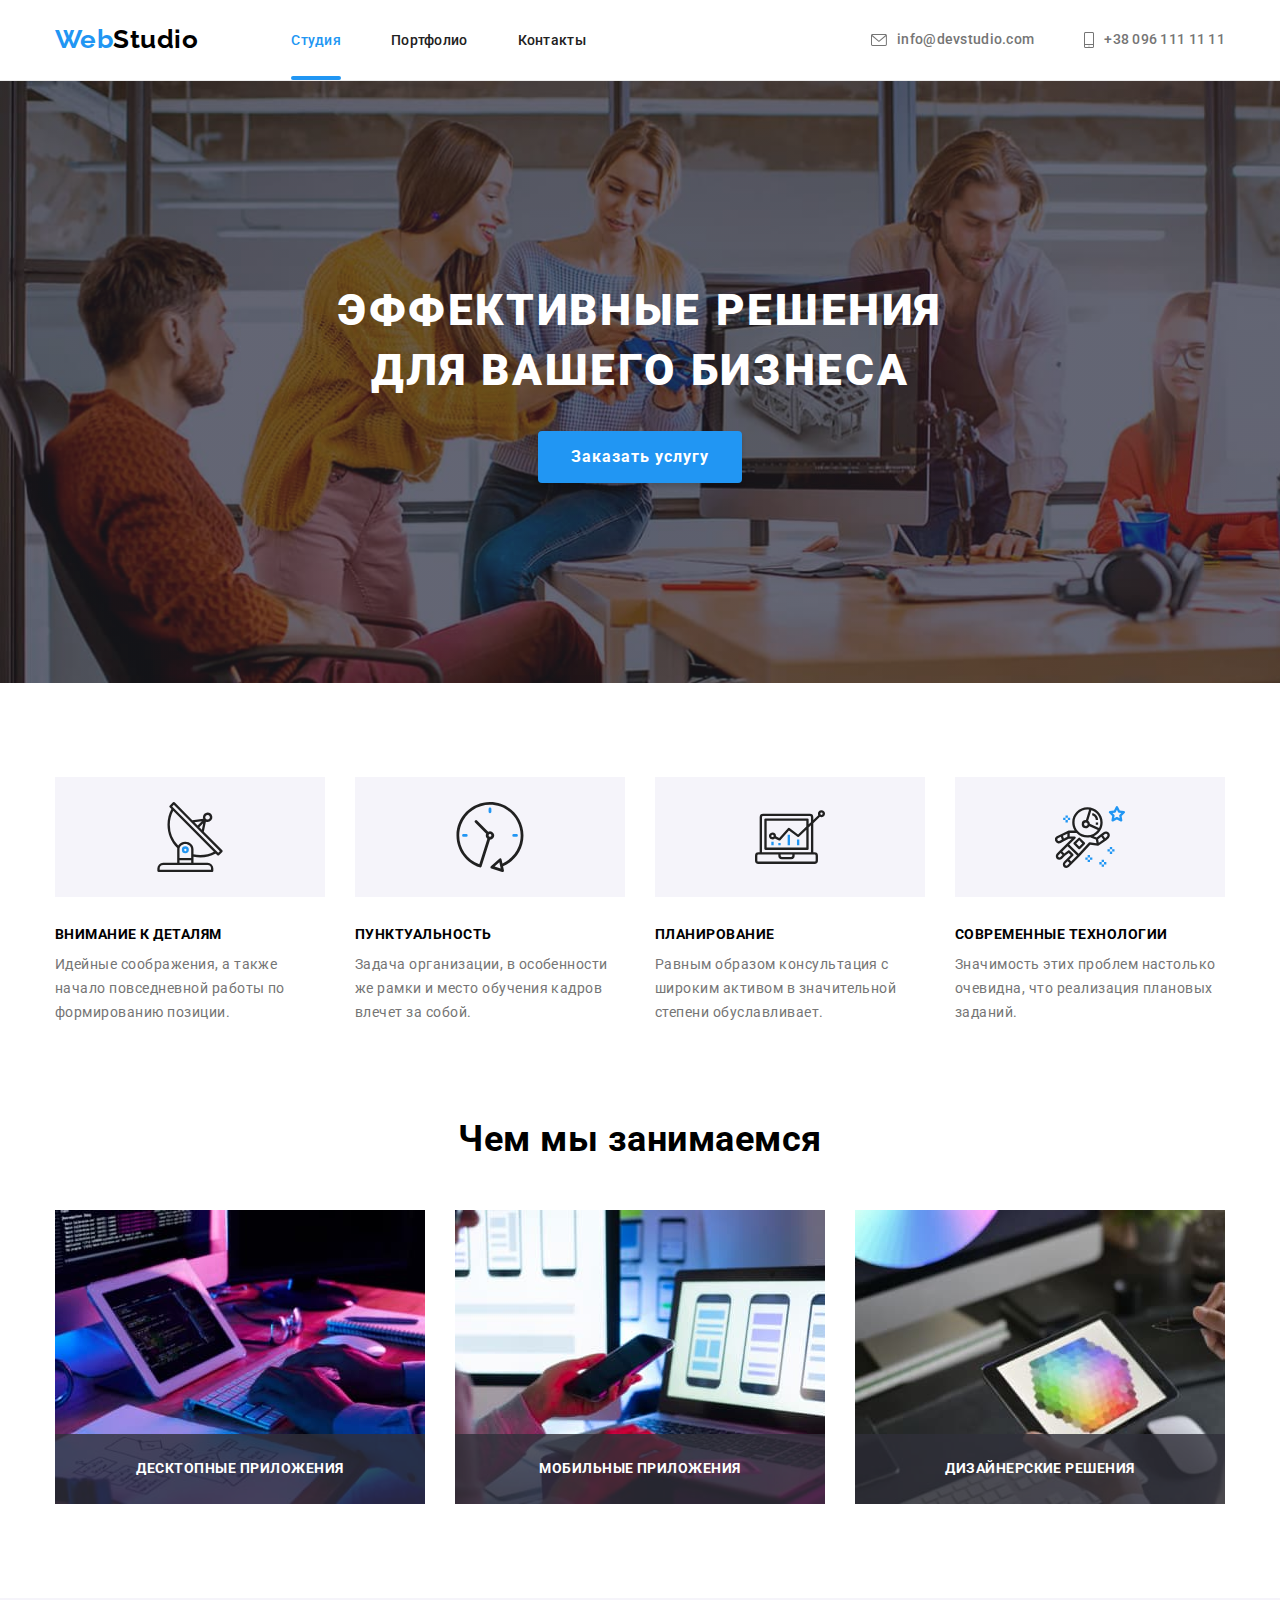
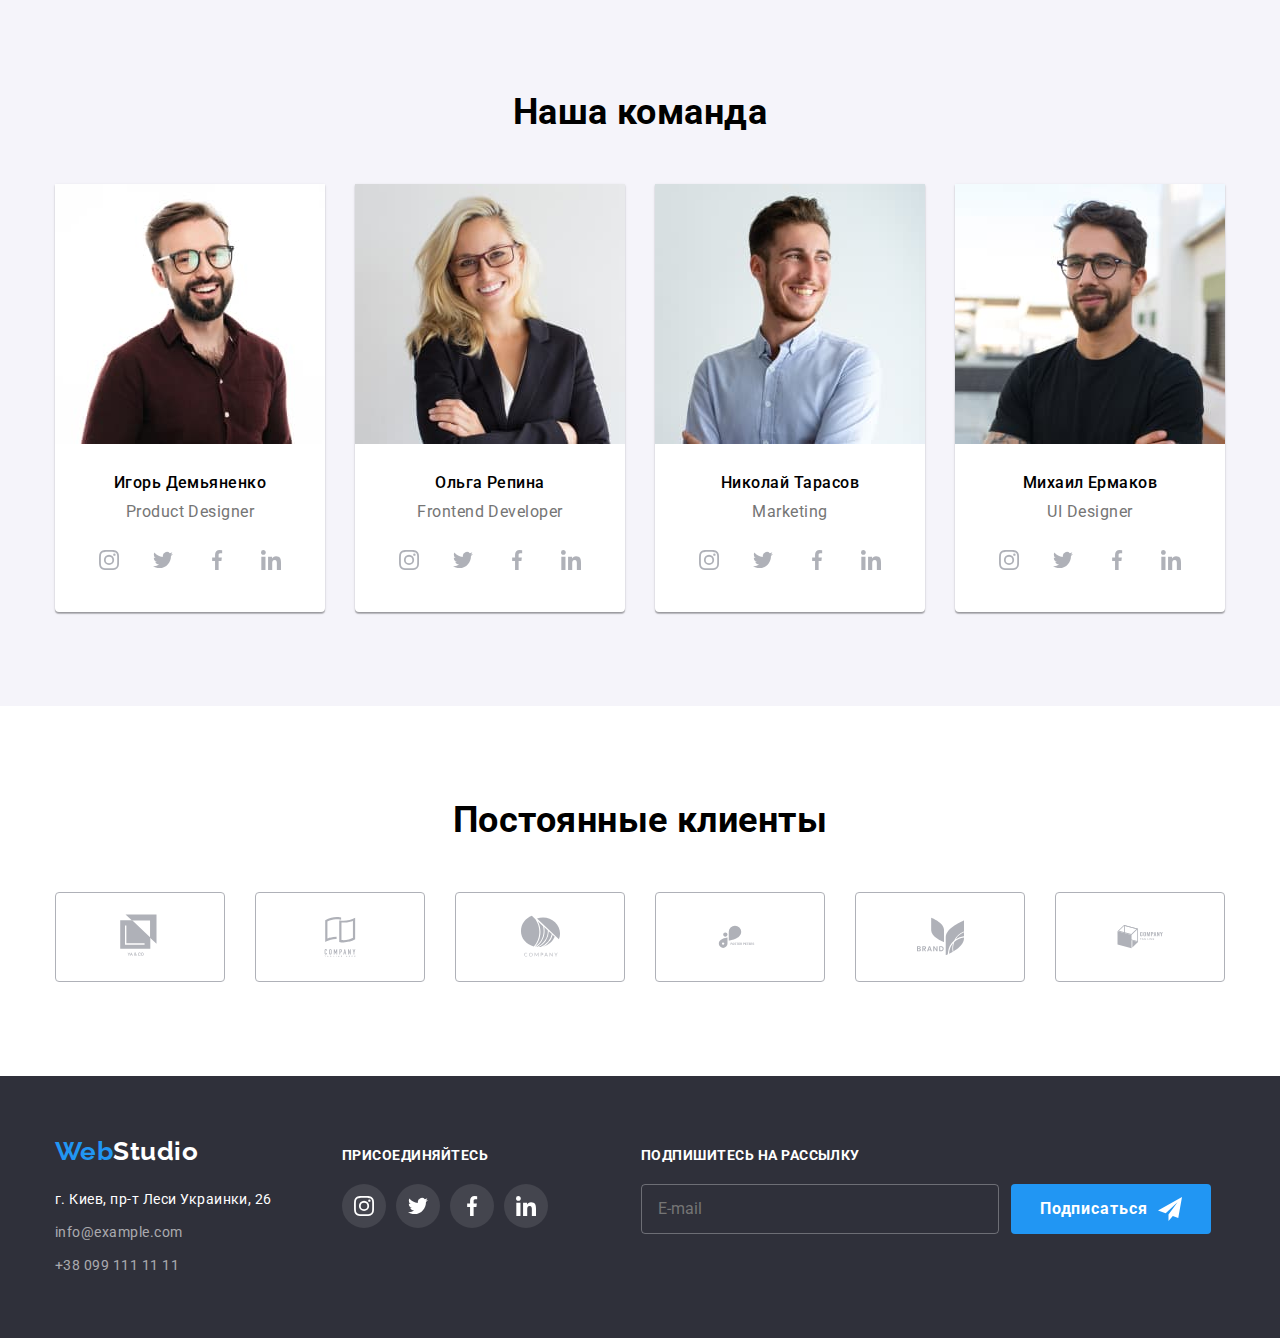
==== index.html @ 51661029 "исходники 7 дз" ====
<!DOCTYPE html>
<html lang="ru">
  <head>
    <meta charset="UTF-8" />
    <meta name="viewport" content="width=device-width, initial-scale=1.0" />
    <title>Студия</title>
    <link
      rel="stylesheet"
      href="https://cdn.jsdelivr.net/npm/modern-normalize@1.0.0/modern-normalize.css"
    />
    <link rel="preconnect" href="https://fonts.gstatic.com" />

    <link
      href="https://fonts.googleapis.com/css2?family=Raleway:wght@700&family=Roboto:wght@400;500;700;900&display=swap"
      rel="stylesheet"
    />

    <link rel="stylesheet" href="./css/main.min.css" />
  </head>
  <body>
    <!--HEADER-->

    <header class="page-header">
      <div class="container container--nav">
        <nav class="nav">
          <a class="logo logo--header" href="./index.html">
            <span class="logo__text">Web</span>Studio</a
          >
          <ul class="nav__list">
            <li class="nav__item">
              <a class="nav__link nav__link--active" href="./index.html"
                >Студия</a
              >
            </li>
            <li class="nav__item">
              <a class="nav__link" href="./portfolio.html">Портфолио</a>
            </li>
            <li class="nav__item">
              <a class="nav__link" href="">Контакты</a>
            </li>
          </ul>
        </nav>

        <ul class="contacts__list">
          <li class="contacts__item">
            <a class="contacts__link" href="mailto:info@devstudio.com">
              <svg class="contacts__icon" width="16" height="12">
                <use href="./img/sprite.svg#icon-mail"></use>
              </svg>
              info@devstudio.com</a
            >
          </li>
          <li class="contacts__item">
            <a class="contacts__link" href="tel:+380961111111">
              <svg class="contacts__icon smartphone" width="10" height="16">
                <use href="./img/sprite.svg#icon-smartphone"></use>
              </svg>
              +38 096 111 11 11</a
            >
          </li>
        </ul>
      </div>
    </header>
    <!-- MAIN-->
    <main>
      <!-- HERO SECTION-->
      <section class="hero">
        <h1 class="hero__title">
          Эффективные решения <br />
          для вашего бизнеса
        </h1>
        <button class="hero__buttom" data-modal-open>Заказать услугу</button>
      </section>

      <!-- FEATURES SECTION-->
      <section class="features">
        <div class="container">
          <h2 class="visually-hidden">Особенности</h2>
          <ul class="features__list">
            <li class="features__item">
              <div class="features__thumb">
                <svg class="features__icon" width="70" height="70">
                  <use href="./img/sprite.svg#icon-antenna"></use>
                </svg>
              </div>
              <h3 class="features__title">Внимание к деталям</h3>
              <p class="features__text">
                Идейные соображения, а также начало повседневной работы по
                формированию позиции.
              </p>
            </li>
            <li class="features__item">
              <div class="features__thumb">
                <svg class="features__icon" width="70" height="70">
                  <use href="./img/sprite.svg#icon-clock"></use>
                </svg>
              </div>
              <h3 class="features__title">Пунктуальность</h3>
              <p class="features__text">
                Задача организации, в особенности же рамки и место обучения
                кадров влечет за собой.
              </p>
            </li>
            <li class="features__item">
              <div class="features__thumb">
                <svg class="features__icon" width="70" height="70">
                  <use href="./img/sprite.svg#icon-diagram"></use>
                </svg>
              </div>
              <h3 class="features__title">Планирование</h3>
              <p class="features__text">
                Равным образом консультация с широким активом в значительной
                степени обуславливает.
              </p>
            </li>
            <li class="features__item">
              <div class="features__thumb">
                <svg class="features__icon" width="70" height="70">
                  <use href="./img/sprite.svg#icon-astronaut"></use>
                </svg>
              </div>
              <h3 class="features__title">Современные технологии</h3>
              <p class="features__text">
                Значимость этих проблем настолько очевидна, что реализация
                плановых заданий.
              </p>
            </li>
          </ul>
        </div>
      </section>
      <!-- What we do SECTION-->
      <section class="we-do">
        <div class="container">
          <h2 class="sections-title">Чем мы занимаемся</h2>
          <ul class="we-do__list">
            <li class="we-do__item">
              <div class="we-do__thumb">
                <img
                  class="no-gap"
                  src="./img/what-we-do/what-we-do-1.jpg"
                  alt="Планшет с клавиатурой"
                  width="370"
                />
                <h3 class="we-do__text">Десктопные приложения</h3>
              </div>
            </li>
            <li class="we-do__item">
              <div class="we-do__thumb">
                <img
                  class="no-gap"
                  src="./img/what-we-do/what-we-do-2.jpg"
                  alt="Ноутбук и телефон"
                  width="370"
                />
                <h3 class="we-do__text">Мобильные приложения</h3>
              </div>
            </li>
            <li class="we-do__item">
              <div class="we-do__thumb">
                <img
                  class="no-gap"
                  src="./img/what-we-do/what-we-do-3.jpg"
                  alt="Планшет"
                  width="370"
                />
                <h3 class="we-do__text">Дизайнерские решения</h3>
              </div>
            </li>
          </ul>
        </div>
      </section>
      <!-- Our team SECTION-->
      <section class="team">
        <div class="container">
          <h2 class="sections-title">Наша команда</h2>
          <ul class="team__list">
            <li class="team__item">
              <img
                class="no-gap"
                src="./img/our-team/Ihor.jpg"
                alt="Фото Игоря"
                width="270"
              />
              <div class="teamate-card">
                <h3 class="teamate-card__title">Игорь Демьяненко</h3>
                <p class="teamate-card__text">Product Designer</p>
                <ul class="network__list">
                  <li class="network__item">
                    <a class="network__link network__link--grey" href="">
                      <svg class="network__icon" width="20" height="20">
                        <use href="./img/sprite.svg#icon-instagram"></use>
                      </svg>
                    </a>
                  </li>
                  <li class="network__item">
                    <a class="network__link network__link--grey" href="">
                      <svg class="network__icon" width="20" height="20">
                        <use href="./img/sprite.svg#icon-twitter"></use>
                      </svg>
                    </a>
                  </li>
                  <li class="network__item">
                    <a class="network__link network__link--grey" href="">
                      <svg class="network__icon" width="20" height="20">
                        <use href="./img/sprite.svg#icon-facebook"></use>
                      </svg>
                    </a>
                  </li>
                  <li class="network__item">
                    <a class="network__link network__link--grey" href="">
                      <svg class="network__icon" width="20" height="20">
                        <use href="./img/sprite.svg#icon-linkedin"></use>
                      </svg>
                    </a>
                  </li>
                </ul>
              </div>
            </li>
            <li class="team__item">
              <img
                class="no-gap"
                src="./img/our-team/Olga.jpg"
                alt="Фото Ольги"
                width="270"
              />
              <div class="teamate-card">
                <h3 class="teamate-card__title">Ольга Репина</h3>
                <p class="teamate-card__text">Frontend Developer</p>
                <ul class="network__list">
                  <li class="network__item">
                    <a class="network__link network__link--grey" href="">
                      <svg class="network__icon" width="20" height="20">
                        <use href="./img/sprite.svg#icon-instagram"></use>
                      </svg>
                    </a>
                  </li>
                  <li class="network__item">
                    <a class="network__link network__link--grey" href="">
                      <svg class="network__icon" width="20" height="20">
                        <use href="./img/sprite.svg#icon-twitter"></use>
                      </svg>
                    </a>
                  </li>
                  <li class="network__item">
                    <a class="network__link network__link--grey" href="">
                      <svg class="network__icon" width="20" height="20">
                        <use href="./img/sprite.svg#icon-facebook"></use>
                      </svg>
                    </a>
                  </li>
                  <li class="network__item">
                    <a class="network__link network__link--grey" href="">
                      <svg class="network__icon" width="20" height="20">
                        <use href="./img/sprite.svg#icon-linkedin"></use>
                      </svg>
                    </a>
                  </li>
                </ul>
              </div>
            </li>
            <li class="team__item">
              <img
                class="no-gap"
                src="./img/our-team/Nikolay.jpg"
                alt="Фото Николая"
                width="270"
              />
              <div class="teamate-card">
                <h3 class="teamate-card__title">Николай Тарасов</h3>
                <p class="teamate-card__text">Marketing</p>
                <ul class="network__list">
                  <li class="network__item">
                    <a class="network__link network__link--grey" href="">
                      <svg class="network__icon" width="20" height="20">
                        <use href="./img/sprite.svg#icon-instagram"></use>
                      </svg>
                    </a>
                  </li>
                  <li class="network__item">
                    <a class="network__link network__link--grey" href="">
                      <svg class="network__icon" width="20" height="20">
                        <use href="./img/sprite.svg#icon-twitter"></use>
                      </svg>
                    </a>
                  </li>
                  <li class="network__item">
                    <a class="network__link network__link--grey" href="">
                      <svg class="network__icon" width="20" height="20">
                        <use href="./img/sprite.svg#icon-facebook"></use>
                      </svg>
                    </a>
                  </li>
                  <li class="network__item">
                    <a class="network__link network__link--grey" href="">
                      <svg class="network__icon" width="20" height="20">
                        <use href="./img/sprite.svg#icon-linkedin"></use>
                      </svg>
                    </a>
                  </li>
                </ul>
              </div>
            </li>
            <li class="team__item">
              <img
                class="no-gap"
                src="./img/our-team/Mihail.jpg"
                alt="Фото Михаила"
                width="270"
              />
              <div class="teamate-card">
                <h3 class="teamate-card__title">Михаил Ермаков</h3>
                <p class="teamate-card__text">UI Designer</p>
                <ul class="network__list">
                  <li class="network__item">
                    <a class="network__link network__link--grey" href="">
                      <svg class="network__icon" width="20" height="20">
                        <use href="./img/sprite.svg#icon-instagram"></use>
                      </svg>
                    </a>
                  </li>
                  <li class="network__item">
                    <a class="network__link network__link--grey" href="">
                      <svg class="network__icon" width="20" height="20">
                        <use href="./img/sprite.svg#icon-twitter"></use>
                      </svg>
                    </a>
                  </li>
                  <li class="network__item">
                    <a class="network__link network__link--grey" href="">
                      <svg class="network__icon" width="20" height="20">
                        <use href="./img/sprite.svg#icon-facebook"></use>
                      </svg>
                    </a>
                  </li>
                  <li class="network__item">
                    <a class="network__link network__link--grey" href="">
                      <svg class="network__icon" width="20" height="20">
                        <use href="./img/sprite.svg#icon-linkedin"></use>
                      </svg>
                    </a>
                  </li>
                </ul>
              </div>
            </li>
          </ul>
        </div>
      </section>
      <!--OUR CLIENTS SECTION-->
      <section class="clients">
        <div class="container">
          <h2 class="sections-title">Постоянные клиенты</h2>
          <ul class="clients__list">
            <li class="clients__item">
              <a class="clients__link" href="#">
                <svg class="clients__icon" width="44.27" height="49.23">
                  <use href="./img/sprite.svg#icon-company-1"></use>
                </svg>
              </a>
            </li>
            <li class="clients__item">
              <a class="clients__link" href="#">
                <svg class="clients__icon" width="40" height="52">
                  <use href="./img/sprite.svg#icon-company-2"></use>
                </svg>
              </a>
            </li>
            <li class="clients__item">
              <a class="clients__link" href="#">
                <svg class="clients__icon" width="41" height="42.6">
                  <use href="./img/sprite.svg#icon-company-3"></use>
                </svg>
              </a>
            </li>
            <li class="clients__item">
              <a class="clients__link" href="#">
                <svg class="clients__icon" width="79.66" height="42.02">
                  <use href="./img/sprite.svg#icon-company-4"></use>
                </svg>
              </a>
            </li>
            <li class="clients__item">
              <a class="clients__link" href="#">
                <svg class="clients__icon" width="59" height="47">
                  <use href="./img/sprite.svg#icon-company-5"></use>
                </svg>
              </a>
            </li>
            <li class="clients__item">
              <a class="clients__link" href="#">
                <svg class="clients__icon" width="88.48" height="45.44">
                  <use href="./img/sprite.svg#icon-company-6"></use>
                </svg>
              </a>
            </li>
          </ul>
        </div>
      </section>
    </main>
    <!-- FOOTER-->
    <footer class="footer">
      <div class="container container--footer">
        <div class="address-container">
          <a class="logo logo--footer" href="./index.html"
            ><span class="logo__text">Web</span>Studio</a
          >
          <address class="address">
            <span class="address__text"> г. Киев, пр-т Леси Украинки, 26</span>
            <ul class="address__list">
              <li class="address__item">
                <a class="address__link" href="mailto:info@example.com"
                  >info@example.com</a
                >
              </li>
              <li class="address__item">
                <a class="address__link" href="tel:+380991111111"
                  >+38 099 111 11 11</a
                >
              </li>
            </ul>
          </address>
        </div>
        <div class="network">
          <p class="network__text">присоединяйтесь</p>
          <ul class="network__list network__list--footer">
            <li class="network__item">
              <a class="network__link network__link--white" href="#">
                <svg class="network__icon" width="20" height="20">
                  <use href="./img/sprite.svg#icon-instagram"></use>
                </svg>
              </a>
            </li>
            <li class="network__item">
              <a class="network__link network__link--white" href="#">
                <svg class="network__icon" width="20" height="20">
                  <use href="./img/sprite.svg#icon-twitter"></use>
                </svg>
              </a>
            </li>
            <li class="network__item">
              <a class="network__link network__link--white" href="#">
                <svg class="network__icon" width="20" height="20">
                  <use href="./img/sprite.svg#icon-facebook"></use>
                </svg>
              </a>
            </li>
            <li class="network__item">
              <a class="network__link network__link--white" href="#">
                <svg class="network__icon" width="20" height="20">
                  <use href="./img/sprite.svg#icon-linkedin"></use>
                </svg>
              </a>
            </li>
          </ul>
        </div>
        <div class="subscribe">
          <p class="subscribe__text">Подпишитесь на рассылку</p>
          <form class="subscribe__form">
            <label class="subscribe__label">
              <input
                class="subscribe__input"
                type="email"
                name="email"
                placeholder="E-mail"
              />
            </label>
            <button class="subscribe__btn" type="submit">
              Подписаться
              <svg class="subscribe__icon" width="24" height="24">
                <use href="./img/sprite.svg#icon-send"></use>
              </svg>
            </button>
          </form>
        </div>
      </div>
    </footer>

    <!-- BACKDROP -->
    <div class="backdrop is-hidden" data-modal>
      <div class="modal">
        <p class="modal__text">Оставьте свои данные, мы вам перезвоним</p>
        <form class="callback-form">
          <label for="username" class="callback-form__label"> Имя </label>
          <div class="callback-form__wraper">
            <input
              type="text"
              name="username"
              id="username"
              class="callback-form__input"
            />
            <svg class="callback-form__icon" width="18" height="18">
              <use href="./img/sprite.svg#icon-person"></use>
            </svg>
          </div>

          <label for="tel" class="callback-form__label"> Телефон </label>

          <div class="callback-form__wraper">
            <input
              type="tel"
              name="tel"
              id="tel"
              class="callback-form__input"
            />
            <svg class="callback-form__icon" width="18" height="18">
              <use href="./img/sprite.svg#icon-phone"></use>
            </svg>
          </div>

          <label for="email" class="callback-form__label"> Почта </label>
          <div class="callback-form__wraper">
            <input
              type="email"
              name="email"
              id="email"
              class="callback-form__input"
            />
            <svg class="callback-form__icon" width="18" height="18">
              <use href="./img/sprite.svg#icon-email"></use>
            </svg>
          </div>

          <label class="callback-form__label">
            Комментарий
            <textarea
              name="feedback"
              rows="10"
              placeholder="Введите текст"
              class="callback-form__input callback-form__input--feedback"
            ></textarea>
          </label>
        </form>

        <form class="checkbox">
          <label class="checkbox__label">
            <input class="checkbox__input" type="checkbox" />
            <span class="checkbox__text"
              >Соглашаюсь с рассылкой и принимаю
              <a class="checkbox__link" href="#">Условия договора</a>
            </span>
            <svg
              class="checkbox__icon checkbox__icon--check"
              width="16"
              height="15"
            >
              <use href="./img/sprite.svg#icon-check"></use>
            </svg>
            <svg
              class="checkbox__icon checkbox__icon--uncheck"
              width="16"
              height="15"
            >
              <use href="./img/sprite.svg#icon-uncheck"></use>
            </svg>
          </label>
        </form>

        <button class="submit-button" type="submit">Отправить</button>

        <button class="close-button" data-modal-close>
          <svg class="close-button__icon" width="18" height="18">
            <use href="./img/sprite.svg#icon-close"></use>
          </svg>
        </button>
      </div>
    </div>
    <script src="./js/modal.js"></script>
  </body>
</html>
---- css/main.min.css ----
body{color:var(--primary-text-color);background-color:var(--primary-bg-color);font-family:Roboto, sans-serif;letter-spacing:0.03em}a{text-decoration:none}.container{width:1200px;padding-left:15px;padding-right:15px;margin:0 auto}.sections-title{font-weight:700;font-size:36px;line-height:1.16;text-align:center;margin:0;padding:0}.network__list,.nav__list,.contacts__list,.features__list,.we-do__list,.team__list,.clients__list,.address__list,.buttons__list,.examples__list{list-style:none;padding:0;margin:0}.visually-hidden{position:absolute;width:1px;height:1px;margin:-1px;border:0;padding:0;white-space:nowrap;-webkit-clip-path:inset(100%);clip-path:inset(100%);clip:rect(0 0 0 0);overflow:hidden}.no-gap{display:block;max-width:100%}.logo{font-family:Raleway, sans-serif;font-weight:700;font-size:26px;line-height:1.2;display:inline-block}.logo--header{color:#000;padding-top:24px;padding-bottom:25px}.logo--footer{color:#fff}.logo__text{color:#2196f3}.network__list{display:-webkit-box;display:-ms-flexbox;display:flex;-webkit-box-pack:justify;-ms-flex-pack:justify;justify-content:space-between;text-align:center;margin-top:16px}.network__list--footer{margin-top:20px}.network__link{display:-webkit-box;display:-ms-flexbox;display:flex;-webkit-box-align:center;-ms-flex-align:center;align-items:center;-webkit-box-pack:center;-ms-flex-pack:center;justify-content:center;border-radius:50%;width:44px;height:44px}.network__link--grey{color:#afb1b8;-webkit-transition:color 250ms cubic-bezier(0.4, 0, 0.2, 1),background-color 250ms cubic-bezier(0.4, 0, 0.2, 1);transition:color 250ms cubic-bezier(0.4, 0, 0.2, 1),background-color 250ms cubic-bezier(0.4, 0, 0.2, 1)}.network__link--white{color:#fff;background-color:rgba(255,255,255,0.1)}.network__link:hover,.network__link:focus{background-color:#2196f3;color:#fff;outline:none}.network__icon{fill:currentColor}.network__text{margin:0;padding:0px;color:#fff;font-weight:700;font-size:14px;line-height:1.14;text-transform:uppercase}.network{margin-left:70px}.network__item:not(:first-child){margin-left:10px}.page-header{display:-webkit-box;display:-ms-flexbox;display:flex;-webkit-box-align:center;-ms-flex-align:center;align-items:center;-webkit-box-pack:justify;-ms-flex-pack:justify;justify-content:space-between;border-bottom:1px solid #ececec}.container--nav{display:-webkit-box;display:-ms-flexbox;display:flex;-webkit-box-align:center;-ms-flex-align:center;align-items:center;-webkit-box-pack:justify;-ms-flex-pack:justify;justify-content:space-between}.nav,.nav__list{display:-webkit-box;display:-ms-flexbox;display:flex;-webkit-box-align:center;-ms-flex-align:center;align-items:center;-webkit-box-pack:justify;-ms-flex-pack:justify;justify-content:space-between}.nav__list{margin-left:93px}.nav__item:not(:first-child){margin-left:50px}.nav__link{color:#212121;font-weight:500;font-size:14px;line-height:1.14;letter-spacing:0.02em;padding-top:32px;padding-bottom:32px;-webkit-transition:color 250ms cubic-bezier(0.4, 0, 0.2, 1);transition:color 250ms cubic-bezier(0.4, 0, 0.2, 1)}.nav__link:hover,.nav__link:focus{color:#2196f3}.nav__link--active{color:#2196f3;position:relative}.nav__link--active::after{position:absolute;bottom:0;content:'';display:block;width:100%;height:4px;margin-top:28px;background-color:#2196f3;border-radius:2px}.contacts__list{display:-webkit-box;display:-ms-flexbox;display:flex;-webkit-box-align:center;-ms-flex-align:center;align-items:center;-webkit-box-pack:justify;-ms-flex-pack:justify;justify-content:space-between}.contacts__item:last-child{margin-left:50px}.contacts__link{color:#757575;font-weight:500;font-size:14px;line-height:1.14;letter-spacing:0.02em;display:-webkit-box;display:-ms-flexbox;display:flex;-webkit-box-align:center;-ms-flex-align:center;align-items:center;-webkit-transition:color 250ms var(--bazier);transition:color 250ms var(--bazier)}.contacts__link:hover,.contacts__link:focus{color:#2196f3}.contacts__icon{margin-right:10px;text-align:center;fill:currentColor}.hero{max-width:1600px;margin:0 auto;padding-top:200px;padding-bottom:200px;text-align:center;background-color:#2f303a;background-image:-webkit-gradient(linear, left top, right top, from(rgba(47,48,58,0.4)), to(rgba(47,48,58,0.4))),url(../img/hero.jpg);background-image:linear-gradient(to right, rgba(47,48,58,0.4), rgba(47,48,58,0.4)),url(../img/hero.jpg);background-size:cover;background-repeat:no-repeat}.hero__title{color:#fff;font-weight:900;font-size:44px;line-height:1.36;letter-spacing:0.06em;text-transform:uppercase;margin:0;display:block}.hero__buttom{color:#fff;background-color:#2196f3;cursor:pointer;font-weight:700;font-size:16px;line-height:1.87;letter-spacing:0.06em;margin-top:30px;display:inline-block;padding:10px 32px;border-radius:4px;-webkit-box-shadow:0px 4px 4px rgba(0,0,0,0.15);box-shadow:0px 4px 4px rgba(0,0,0,0.15);border:1px solid transparent}.features{padding-top:94px;padding-bottom:94px}.features__list{display:-webkit-box;display:-ms-flexbox;display:flex;-ms-flex-wrap:wrap;flex-wrap:wrap;margin-left:calc(-1 * 30px)}.features__item{margin-left:30px;-ms-flex-preferred-size:calc(100% / 4 - 30px);flex-basis:calc(100% / 4 - 30px)}.features__thumb{width:270px;height:120px;background-color:#f5f4fa;display:-webkit-box;display:-ms-flexbox;display:flex;-webkit-box-align:center;-ms-flex-align:center;align-items:center;-webkit-box-pack:center;-ms-flex-pack:center;justify-content:center}.features__title{font-weight:700;font-size:14px;line-height:1.14;text-transform:uppercase;margin:0;padding:0;margin-top:30px;margin-bottom:10px}.features__text{color:#757575;font-weight:400;font-size:14px;line-height:1.71;margin:0;padding:0}.we-do{padding-bottom:94px}.we-do__list{margin-top:50px;display:-webkit-box;display:-ms-flexbox;display:flex;-ms-flex-wrap:wrap;flex-wrap:wrap;margin-left:calc(-1 * 30px)}.we-do__item{margin-left:30px;-webkit-box-orient:vertical;-webkit-box-direction:normal;-ms-flex-direction:calc(100% / 3 - 30px);flex-direction:calc(100% / 3 - 30px)}.we-do__thumb{position:relative}.we-do__text{position:absolute;bottom:0;width:100%;height:70px;display:-webkit-box;display:-ms-flexbox;display:flex;-webkit-box-pack:center;-ms-flex-pack:center;justify-content:center;-webkit-box-align:center;-ms-flex-align:center;align-items:center;background-color:rgba(47,48,58,0.8);margin:0;padding:0;color:#fff;font-size:14px;line-height:1.14;text-transform:uppercase;text-align:center}.team{padding-top:94px;padding-bottom:94px;background-color:#f5f4fa}.team__list{display:-webkit-box;display:-ms-flexbox;display:flex;-ms-flex-wrap:wrap;flex-wrap:wrap;margin-left:calc(-1 * 30px);margin-top:50px}.team__item{margin-left:30px;-ms-flex-preferred-size:calc(100% / 4 - 30px);flex-basis:calc(100% / 4 - 30px);width:270px;height:428px;background-color:#fff;-webkit-box-shadow:0px 1px 3px rgba(0,0,0,0.12),0px 1px 1px rgba(0,0,0,0.14),0px 2px 1px rgba(0,0,0,0.2);box-shadow:0px 1px 3px rgba(0,0,0,0.12),0px 1px 1px rgba(0,0,0,0.14),0px 2px 1px rgba(0,0,0,0.2);border-radius:0px 0px 4px 4px}.teamate-card{padding:30px 32px}.teamate-card__title{font-weight:500;font-size:16px;line-height:1.18;text-align:center;margin:0;padding:0}.teamate-card__text{color:#757575;font-weight:normal;font-size:16px;line-height:1.18;text-align:center;margin:0;padding:0;margin-top:10px}.clients{padding-top:94px;padding-bottom:94px}.clients__list{display:-webkit-box;display:-ms-flexbox;display:flex;-webkit-box-align:center;-ms-flex-align:center;align-items:center;margin-top:50px}.clients__item{width:170px;height:90px}.clients__item:not(:first-child){margin-left:30px}.clients__link{display:-webkit-box;display:-ms-flexbox;display:flex;-webkit-box-align:center;-ms-flex-align:center;align-items:center;-webkit-box-pack:center;-ms-flex-pack:center;justify-content:center;width:100%;height:100%;border:1px solid #afb1b8;border-radius:4px;color:#afb1b8;-webkit-transition:color 250ms cubic-bezier(0.4, 0, 0.2, 1),border-color 250ms cubic-bezier(0.4, 0, 0.2, 1);transition:color 250ms cubic-bezier(0.4, 0, 0.2, 1),border-color 250ms cubic-bezier(0.4, 0, 0.2, 1)}.clients__link:focus,.clients__link:hover{border-color:#2196f3;color:#2196f3;outline:none}.clients__icon{fill:currentColor}.footer{background-color:#2f303a;font-weight:400;font-size:14px;line-height:1.71}.container--footer{display:-webkit-box;display:-ms-flexbox;display:flex;padding-top:60px;padding-bottom:60px;-webkit-box-align:baseline;-ms-flex-align:baseline;align-items:baseline}.social-links{margin-left:70px}.address{margin-top:20px;font-style:inherit}.address__list,.address__item:last-child{margin-top:9px}.address__text{color:#fff}.address__link{color:rgba(255,255,255,0.6);-webkit-transition:color 250ms cubic-bezier(0.4, 0, 0.2, 1);transition:color 250ms cubic-bezier(0.4, 0, 0.2, 1)}.address__link:hover,.address__link:focus{color:#2196f3}.subscribe{margin-left:93px}.subscribe__text{margin:0;padding:0;color:#fff;font-weight:700;font-size:14px;line-height:1.14;text-transform:uppercase}.subscribe__form{display:-webkit-box;display:-ms-flexbox;display:flex;-webkit-box-align:center;-ms-flex-align:center;align-items:center;-webkit-box-pack:center;-ms-flex-pack:center;justify-content:center;margin-top:20px}.subscribe__label{display:inline-block}.subscribe__input{padding:15px 16px;width:358px;height:50px;background-color:transparent;border:1px solid rgba(255,255,255,0.3);border-radius:4px;color:rgba(255,255,255,0.6);font-size:16px;line-height:1.25}.subscribe__btn{display:-webkit-box;display:-ms-flexbox;display:flex;-webkit-box-pack:center;-ms-flex-pack:center;justify-content:center;-webkit-box-align:center;-ms-flex-align:center;align-items:center;margin-left:12px;padding-top:10px;padding-bottom:10px;width:200px;height:50px;color:#fff;background-color:#2196f3;font-weight:700;font-size:16px;line-height:1.87;letter-spacing:0.06em;border:1px solid transparent;border-radius:4px}.subscribe__icon{margin-left:10px;fill:currentColor}.backdrop{position:fixed;top:0;left:0;width:100%;height:100%;background:rgba(0,0,0,0.2);-webkit-transition:opacity 250ms cubic-bezier(0.4, 0, 0.2, 1),visibility 250ms cubic-bezier(0.4, 0, 0.2, 1);transition:opacity 250ms cubic-bezier(0.4, 0, 0.2, 1),visibility 250ms cubic-bezier(0.4, 0, 0.2, 1)}.backdrop.is-hidden{opacity:0;pointer-events:none;visibility:hidden}.modal{position:absolute;top:50%;left:50%;-webkit-transform:translate(-50%, -50%);transform:translate(-50%, -50%);overflow:auto;padding:40px;max-width:528px;width:100%;max-height:100vh;background-color:#fff;-webkit-transition:-webkit-transform 250ms cubic-bezier(0.4, 0, 0.2, 1);transition:-webkit-transform 250ms cubic-bezier(0.4, 0, 0.2, 1);transition:transform 250ms cubic-bezier(0.4, 0, 0.2, 1);transition:transform 250ms cubic-bezier(0.4, 0, 0.2, 1), -webkit-transform 250ms cubic-bezier(0.4, 0, 0.2, 1)}.backdrop.is-hidden .modal{top:50%;left:50%;-webkit-transform:translate(-50%, -50%) scale(1.1);transform:translate(-50%, -50%) scale(1.1)}.modal__text{margin:0;padding:0;font-weight:700;font-size:20px;line-height:1.15}.close-button{position:absolute;top:8px;right:8px;display:-webkit-box;display:-ms-flexbox;display:flex;-webkit-box-align:center;-ms-flex-align:center;align-items:center;-webkit-box-pack:center;-ms-flex-pack:center;justify-content:center;width:30px;height:30px;margin-left:auto;background:#fff;border:1px solid rgba(0,0,0,0.1);border-radius:50%;-webkit-transition:color 250ms cubic-bezier(0.4, 0, 0.2, 1);transition:color 250ms cubic-bezier(0.4, 0, 0.2, 1);color:#000000}.close-button:hover,.close-button:focus{color:#2196f3;outline:none}.close-button__icon{fill:currentColor}.callback-form{display:-webkit-box;display:-ms-flexbox;display:flex;-webkit-box-orient:vertical;-webkit-box-direction:normal;-ms-flex-direction:column;flex-direction:column;margin-top:12px}.callback-form__label{display:-webkit-box;display:-ms-flexbox;display:flex;-webkit-box-orient:vertical;-webkit-box-direction:normal;-ms-flex-direction:column;flex-direction:column;font-weight:normal;font-size:12px;line-height:1.16;letter-spacing:0.01em;color:#757575}.callback-form__label:not(:first-child){margin-top:10px}.callback-form__wraper{position:relative}.callback-form__input{margin-top:4px;padding:11px 42px;width:100%;border:1px solid rgba(33,33,33,0.2);border-radius:4px;-webkit-transition:border-color 250ms cubic-bezier(0.4, 0, 0.2, 1);transition:border-color 250ms cubic-bezier(0.4, 0, 0.2, 1)}.callback-form__input:focus-within{border-color:#2196f3;outline:none}.callback-form__icon{position:absolute;top:50%;left:12px;-webkit-transform:translateY(-50%);transform:translateY(-50%);fill:#212121;-webkit-transition:fill 250ms cubic-bezier(0.4, 0, 0.2, 1);transition:fill 250ms cubic-bezier(0.4, 0, 0.2, 1)}.callback-form__input:focus-within+.callback-form__icon{fill:#2196f3}.callback-form__input--feedback{padding:12px 16px;resize:none}.callback-form__input--feedback::-webkit-input-placeholder{color:rgba(117,117,117,0.5);font-size:14px;line-height:1.14;letter-spacing:0.01em}.callback-form__input--feedback:-ms-input-placeholder{color:rgba(117,117,117,0.5);font-size:14px;line-height:1.14;letter-spacing:0.01em}.callback-form__input--feedback::-ms-input-placeholder{color:rgba(117,117,117,0.5);font-size:14px;line-height:1.14;letter-spacing:0.01em}.callback-form__input--feedback::placeholder{color:rgba(117,117,117,0.5);font-size:14px;line-height:1.14;letter-spacing:0.01em}.submit-button{display:block;margin-top:30px;margin-left:auto;margin-right:auto;padding:10px 55px;color:#fff;background-color:#2196f3;border:1px solid transparent;border-radius:4px;-webkit-box-shadow:0px 4px 4px rgba(0,0,0,0.15);box-shadow:0px 4px 4px rgba(0,0,0,0.15);-webkit-transition:background-color 250ms cubic-bezier(0.4, 0, 0.2, 1);transition:background-color 250ms cubic-bezier(0.4, 0, 0.2, 1)}.submit-button:hover,.submit-button:focus{background-color:#188ce8}.checkbox{margin-top:20px}.checkbox__input{position:absolute;width:1px;height:1px;margin:-1px;border:0;padding:0;white-space:nowrap;-webkit-clip-path:inset(100%);clip-path:inset(100%);clip:rect(0 0 0 0);overflow:hidden}.checkbox__label{position:relative;display:-webkit-box;display:-ms-flexbox;display:flex;-webkit-box-align:center;-ms-flex-align:center;align-items:center;-webkit-box-pack:center;-ms-flex-pack:center;justify-content:center}.checkbox__text{margin-left:7px;color:#757575;font-size:14px;line-height:1.71}.checkbox__link{color:#2196f3;text-decoration:underline}.checkbox__icon{position:absolute;top:50%;left:0px;-webkit-transform:translateY(-50%);transform:translateY(-50%);-webkit-transition:opacity 250ms cubic-bezier(0.4, 0, 0.2, 1);transition:opacity 250ms cubic-bezier(0.4, 0, 0.2, 1)}.checkbox__icon--check{opacity:0}.checkbox__input:checked ~ .checkbox__icon--check{opacity:1}.checkbox__input:checked ~ .checkbox__icon--uncheck{opacity:0}.examples{padding-top:94px;padding-bottom:94px}.buttons__list{display:-webkit-box;display:-ms-flexbox;display:flex;-webkit-box-pack:center;-ms-flex-pack:center;justify-content:center;margin-bottom:50px}.buttons__item:not(:first-child){margin-left:8px}.button{background-color:#f5f4fa;color:#212121;font-family:inherit;font-weight:500;font-size:16px;line-height:1.62;text-align:center;border:1px solid transparent;padding:6px 22px;border-radius:4px;-webkit-transition:color 250ms cubic-bezier(0.4, 0, 0.2, 1),background-color 250ms cubic-bezier(0.4, 0, 0.2, 1),-webkit-box-shadow 250ms cubic-bezier(0.4, 0, 0.2, 1);transition:color 250ms cubic-bezier(0.4, 0, 0.2, 1),background-color 250ms cubic-bezier(0.4, 0, 0.2, 1),-webkit-box-shadow 250ms cubic-bezier(0.4, 0, 0.2, 1);transition:color 250ms cubic-bezier(0.4, 0, 0.2, 1),background-color 250ms cubic-bezier(0.4, 0, 0.2, 1),box-shadow 250ms cubic-bezier(0.4, 0, 0.2, 1);transition:color 250ms cubic-bezier(0.4, 0, 0.2, 1),background-color 250ms cubic-bezier(0.4, 0, 0.2, 1),box-shadow 250ms cubic-bezier(0.4, 0, 0.2, 1),-webkit-box-shadow 250ms cubic-bezier(0.4, 0, 0.2, 1)}.button:hover,.button:focus,.button:active{color:#fff;background-color:#2196f3;-webkit-box-shadow:0px 3px 1px rgba(0,0,0,0.1),0px 1px 2px rgba(0,0,0,0.08),0px 2px 2px rgba(0,0,0,0.12);box-shadow:0px 3px 1px rgba(0,0,0,0.1),0px 1px 2px rgba(0,0,0,0.08),0px 2px 2px rgba(0,0,0,0.12);outline:none}.examples__list{display:-webkit-box;display:-ms-flexbox;display:flex;-ms-flex-wrap:wrap;flex-wrap:wrap;margin-left:calc(-1 * 30px);margin-top:calc(-1 * 30px)}.examples__element{max-width:370px;-ms-flex-preferred-size:calc(100% / 3 - 30px);flex-basis:calc(100% / 3 - 30px);margin-left:30px;margin-top:30px}.example__link{display:block;-webkit-transition:-webkit-box-shadow 250ms cubic-bezier(0.4, 0, 0.2, 1);transition:-webkit-box-shadow 250ms cubic-bezier(0.4, 0, 0.2, 1);transition:box-shadow 250ms cubic-bezier(0.4, 0, 0.2, 1);transition:box-shadow 250ms cubic-bezier(0.4, 0, 0.2, 1), -webkit-box-shadow 250ms cubic-bezier(0.4, 0, 0.2, 1)}.example__link:hover,.example__link:focus{-webkit-box-shadow:0px 1px 1px rgba(0,0,0,0.12),0px 4px 4px rgba(0,0,0,0.06),1px 4px 6px rgba(0,0,0,0.16);box-shadow:0px 1px 1px rgba(0,0,0,0.12),0px 4px 4px rgba(0,0,0,0.06),1px 4px 6px rgba(0,0,0,0.16);outline:none}.thumb{position:relative;overflow:hidden}.overlay{position:absolute;bottom:0;left:0;-webkit-transform:translateY(101%);transform:translateY(101%);width:100%;height:100%;background-color:rgba(33,150,243,0.9);-webkit-transition:-webkit-transform 250ms cubic-bezier(0.4, 0, 0.2, 1);transition:-webkit-transform 250ms cubic-bezier(0.4, 0, 0.2, 1);transition:transform 250ms cubic-bezier(0.4, 0, 0.2, 1);transition:transform 250ms cubic-bezier(0.4, 0, 0.2, 1), -webkit-transform 250ms cubic-bezier(0.4, 0, 0.2, 1)}.example__link:hover .overlay,.example__link:focus .overlay{-webkit-transform:translateY(0);transform:translateY(0)}.overlay__text{margin:0;padding:63px 20px;color:#fff;font-size:18px;line-height:1.56}.example__text{padding:20px 24px;border:1px solid #eeeeee;border-top:none}.example__title{color:#212121;font-weight:700;font-size:18px;line-height:2;letter-spacing:0.06em;margin:0;padding:0}.example__type{color:#757575;font-weight:400;font-size:16px;line-height:1.87;letter-spacing:0.03em;margin:0;padding:0;margin-top:4px}
/*# sourceMappingURL=main.min.css.map */
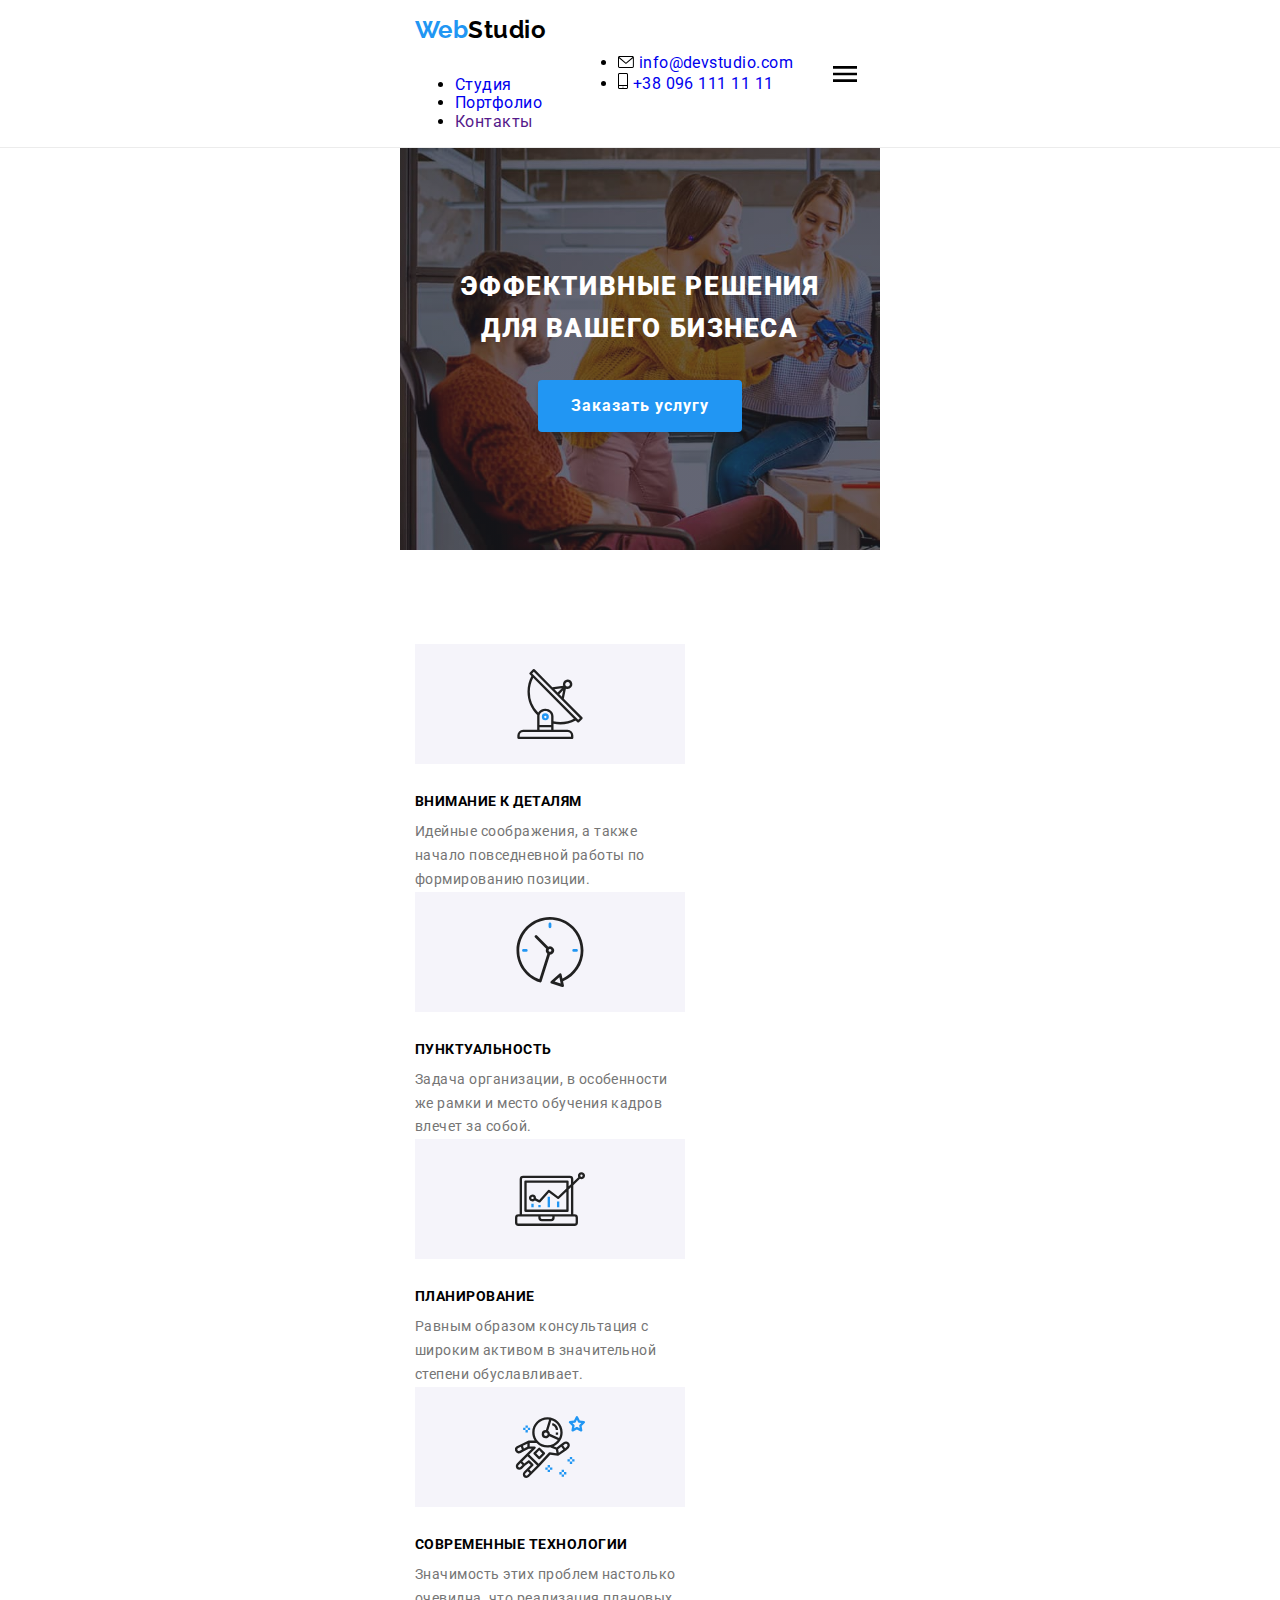
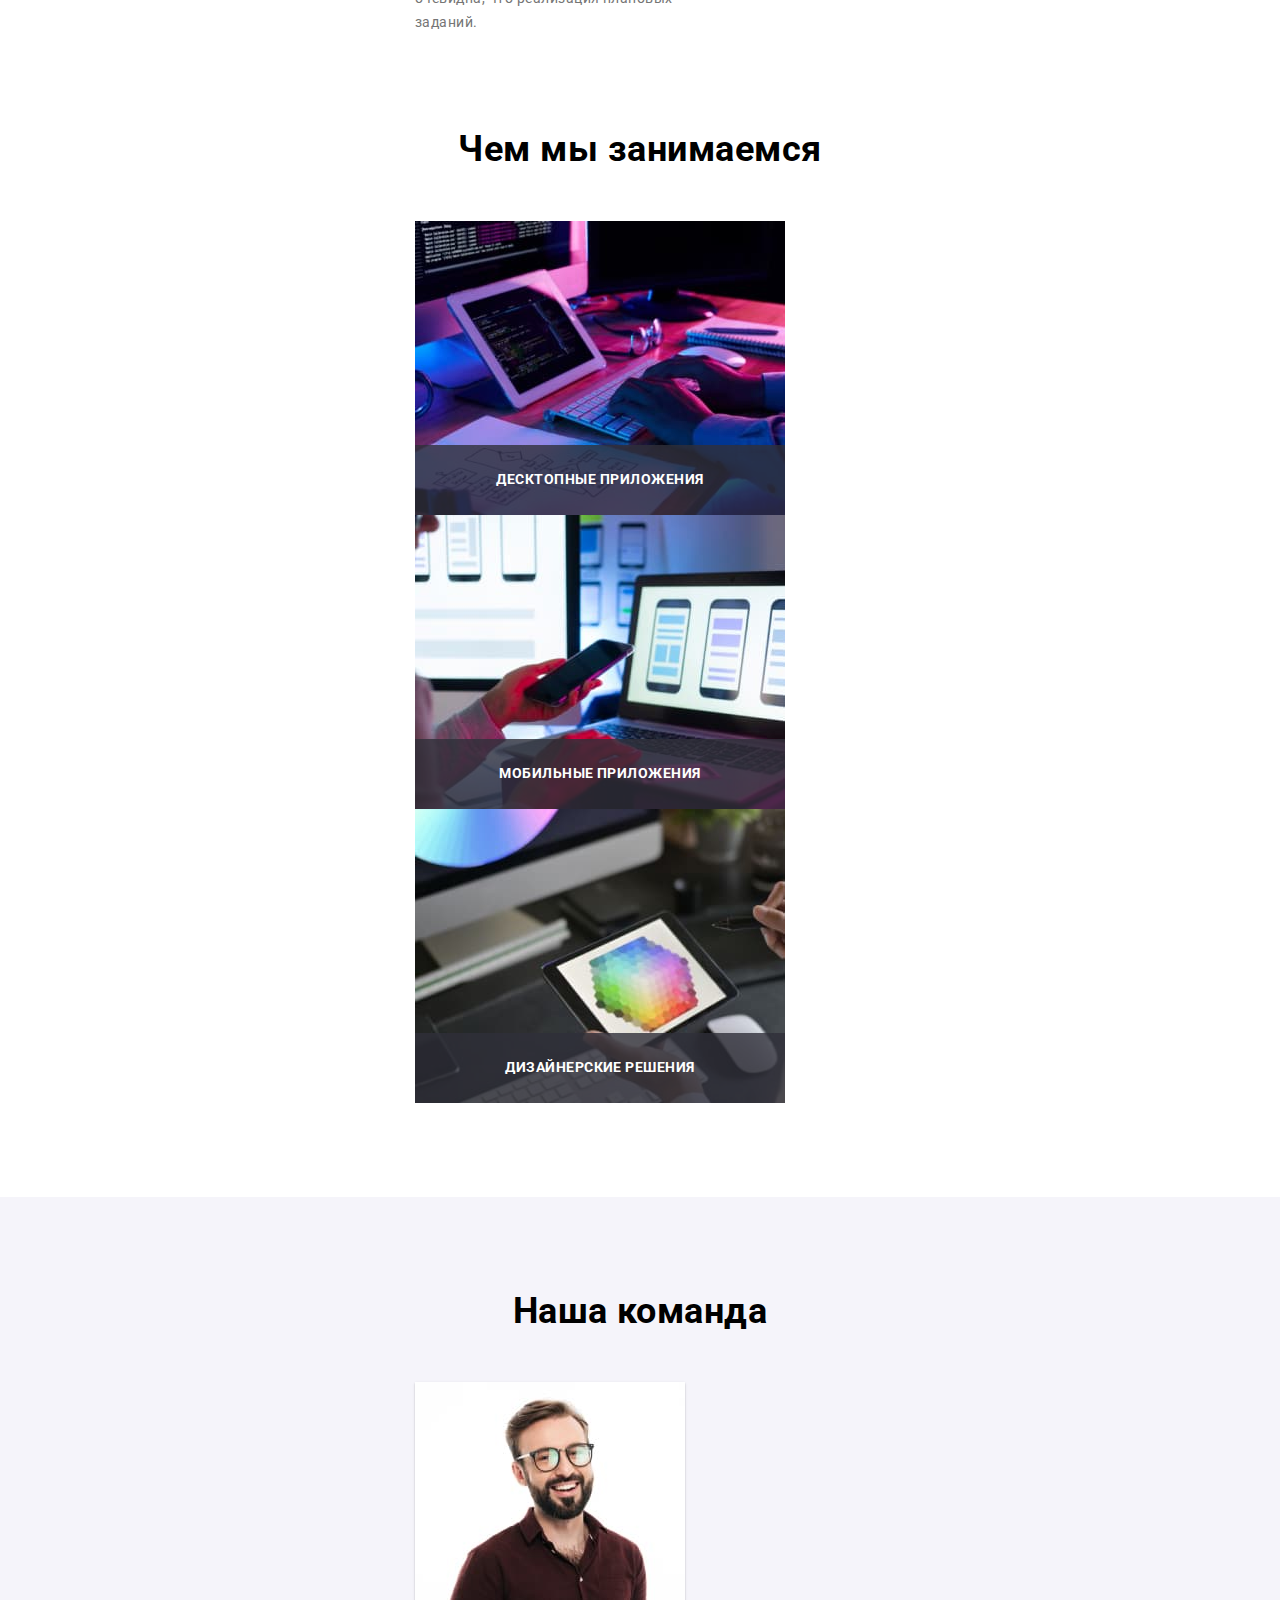
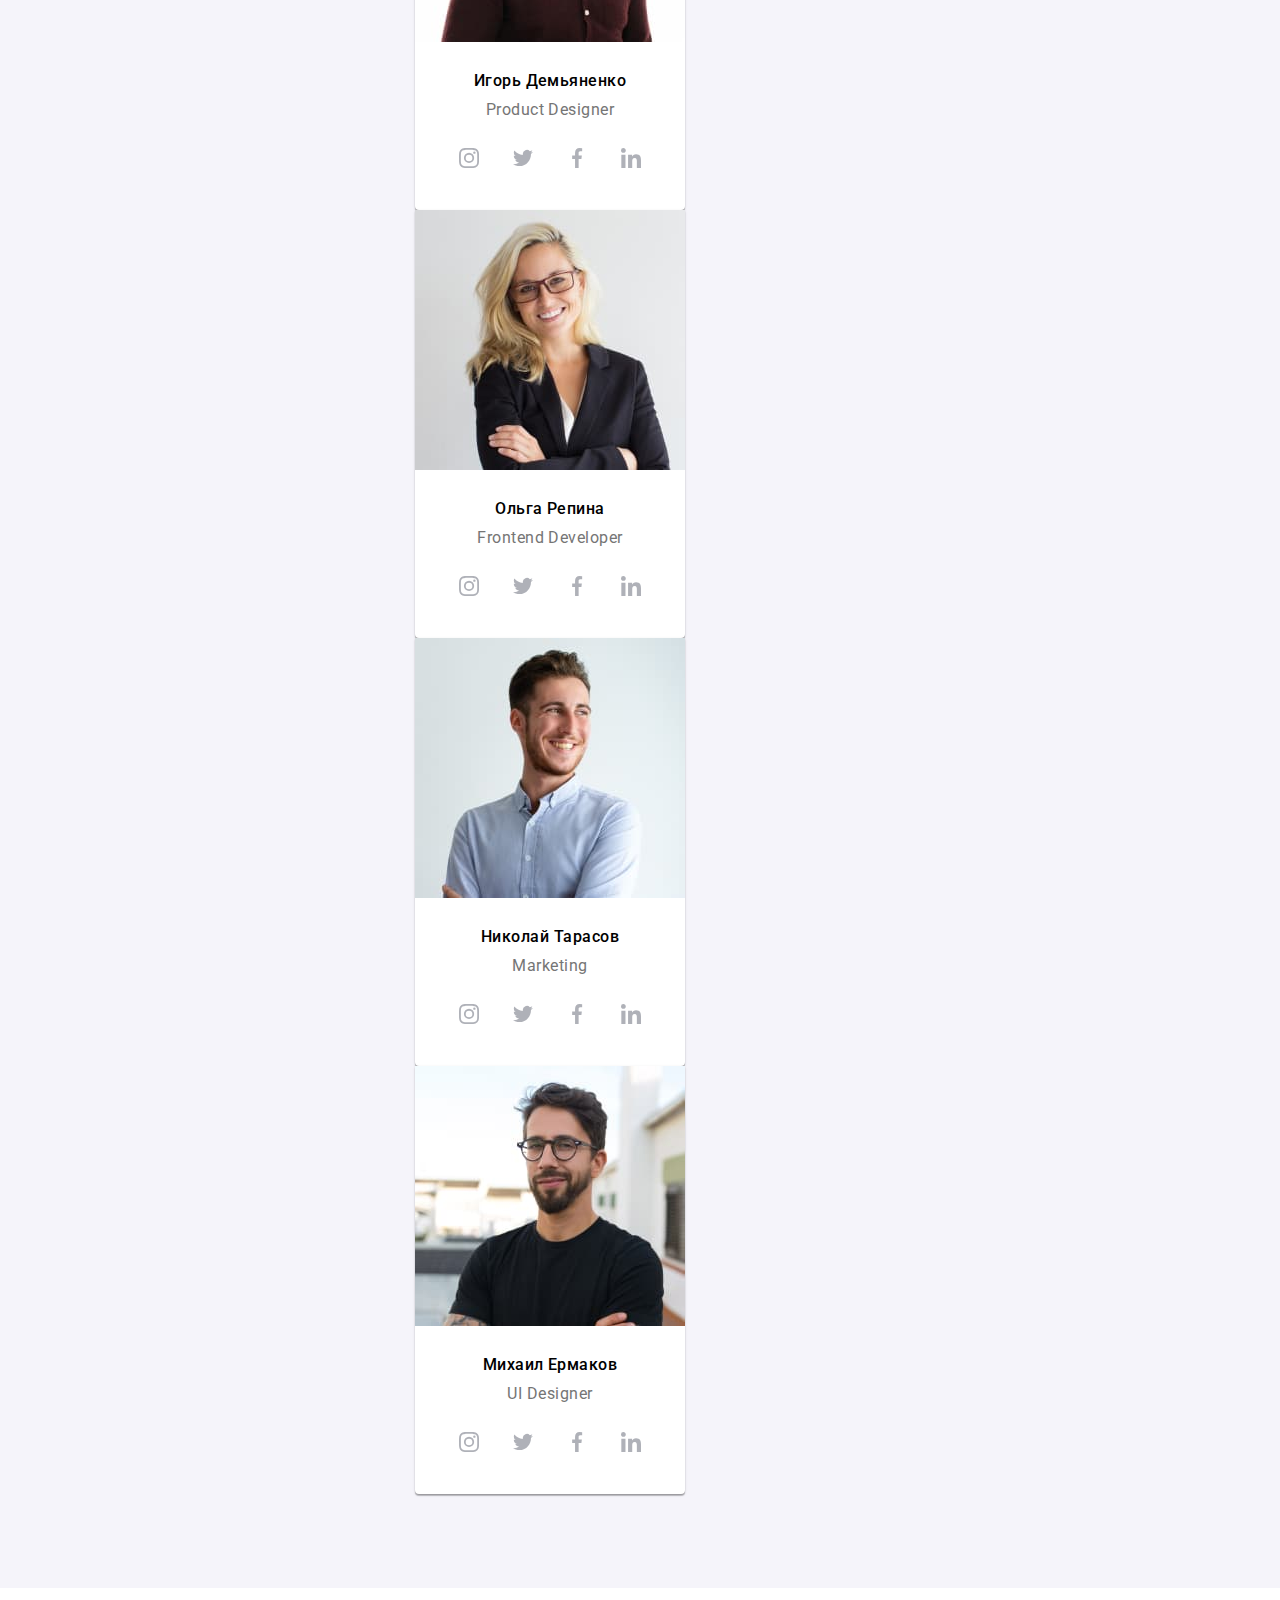
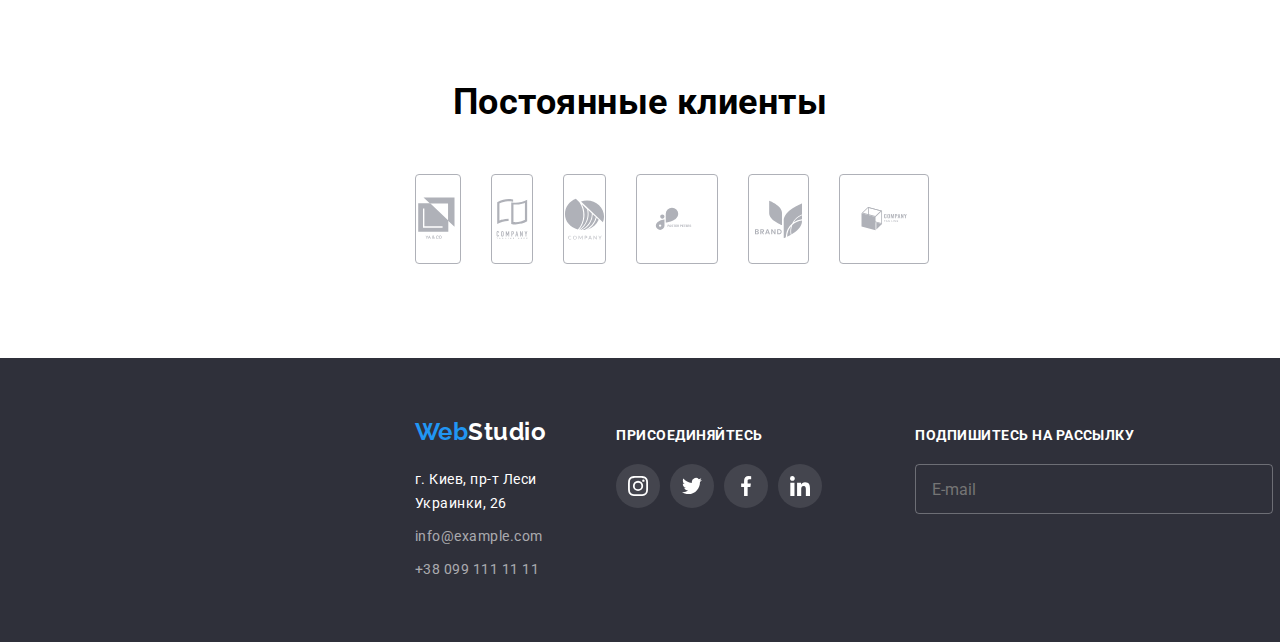
==== commit 40952f84: "разметка хеддера и хиро под мобилку" ====
--- a/index.html
+++ b/index.html
@@ -59,6 +59,9 @@
             >
           </li>
         </ul>
+        <svg width="40px" height="40px">
+          <use href="./img/sprite.svg#icon-menu"></use>
+        </svg>
       </div>
     </header>
     <!-- MAIN-->
--- a/css/main.min.css
+++ b/css/main.min.css
@@ -1,2 +1,2 @@
-body{color:var(--primary-text-color);background-color:var(--primary-bg-color);font-family:Roboto, sans-serif;letter-spacing:0.03em}a{text-decoration:none}.container{width:1200px;padding-left:15px;padding-right:15px;margin:0 auto}.sections-title{font-weight:700;font-size:36px;line-height:1.16;text-align:center;margin:0;padding:0}.network__list,.nav__list,.contacts__list,.features__list,.we-do__list,.team__list,.clients__list,.address__list,.buttons__list,.examples__list{list-style:none;padding:0;margin:0}.visually-hidden{position:absolute;width:1px;height:1px;margin:-1px;border:0;padding:0;white-space:nowrap;-webkit-clip-path:inset(100%);clip-path:inset(100%);clip:rect(0 0 0 0);overflow:hidden}.no-gap{display:block;max-width:100%}.logo{font-family:Raleway, sans-serif;font-weight:700;font-size:26px;line-height:1.2;display:inline-block}.logo--header{color:#000;padding-top:24px;padding-bottom:25px}.logo--footer{color:#fff}.logo__text{color:#2196f3}.network__list{display:-webkit-box;display:-ms-flexbox;display:flex;-webkit-box-pack:justify;-ms-flex-pack:justify;justify-content:space-between;text-align:center;margin-top:16px}.network__list--footer{margin-top:20px}.network__link{display:-webkit-box;display:-ms-flexbox;display:flex;-webkit-box-align:center;-ms-flex-align:center;align-items:center;-webkit-box-pack:center;-ms-flex-pack:center;justify-content:center;border-radius:50%;width:44px;height:44px}.network__link--grey{color:#afb1b8;-webkit-transition:color 250ms cubic-bezier(0.4, 0, 0.2, 1),background-color 250ms cubic-bezier(0.4, 0, 0.2, 1);transition:color 250ms cubic-bezier(0.4, 0, 0.2, 1),background-color 250ms cubic-bezier(0.4, 0, 0.2, 1)}.network__link--white{color:#fff;background-color:rgba(255,255,255,0.1)}.network__link:hover,.network__link:focus{background-color:#2196f3;color:#fff;outline:none}.network__icon{fill:currentColor}.network__text{margin:0;padding:0px;color:#fff;font-weight:700;font-size:14px;line-height:1.14;text-transform:uppercase}.network{margin-left:70px}.network__item:not(:first-child){margin-left:10px}.page-header{display:-webkit-box;display:-ms-flexbox;display:flex;-webkit-box-align:center;-ms-flex-align:center;align-items:center;-webkit-box-pack:justify;-ms-flex-pack:justify;justify-content:space-between;border-bottom:1px solid #ececec}.container--nav{display:-webkit-box;display:-ms-flexbox;display:flex;-webkit-box-align:center;-ms-flex-align:center;align-items:center;-webkit-box-pack:justify;-ms-flex-pack:justify;justify-content:space-between}.nav,.nav__list{display:-webkit-box;display:-ms-flexbox;display:flex;-webkit-box-align:center;-ms-flex-align:center;align-items:center;-webkit-box-pack:justify;-ms-flex-pack:justify;justify-content:space-between}.nav__list{margin-left:93px}.nav__item:not(:first-child){margin-left:50px}.nav__link{color:#212121;font-weight:500;font-size:14px;line-height:1.14;letter-spacing:0.02em;padding-top:32px;padding-bottom:32px;-webkit-transition:color 250ms cubic-bezier(0.4, 0, 0.2, 1);transition:color 250ms cubic-bezier(0.4, 0, 0.2, 1)}.nav__link:hover,.nav__link:focus{color:#2196f3}.nav__link--active{color:#2196f3;position:relative}.nav__link--active::after{position:absolute;bottom:0;content:'';display:block;width:100%;height:4px;margin-top:28px;background-color:#2196f3;border-radius:2px}.contacts__list{display:-webkit-box;display:-ms-flexbox;display:flex;-webkit-box-align:center;-ms-flex-align:center;align-items:center;-webkit-box-pack:justify;-ms-flex-pack:justify;justify-content:space-between}.contacts__item:last-child{margin-left:50px}.contacts__link{color:#757575;font-weight:500;font-size:14px;line-height:1.14;letter-spacing:0.02em;display:-webkit-box;display:-ms-flexbox;display:flex;-webkit-box-align:center;-ms-flex-align:center;align-items:center;-webkit-transition:color 250ms var(--bazier);transition:color 250ms var(--bazier)}.contacts__link:hover,.contacts__link:focus{color:#2196f3}.contacts__icon{margin-right:10px;text-align:center;fill:currentColor}.hero{max-width:1600px;margin:0 auto;padding-top:200px;padding-bottom:200px;text-align:center;background-color:#2f303a;background-image:-webkit-gradient(linear, left top, right top, from(rgba(47,48,58,0.4)), to(rgba(47,48,58,0.4))),url(../img/hero.jpg);background-image:linear-gradient(to right, rgba(47,48,58,0.4), rgba(47,48,58,0.4)),url(../img/hero.jpg);background-size:cover;background-repeat:no-repeat}.hero__title{color:#fff;font-weight:900;font-size:44px;line-height:1.36;letter-spacing:0.06em;text-transform:uppercase;margin:0;display:block}.hero__buttom{color:#fff;background-color:#2196f3;cursor:pointer;font-weight:700;font-size:16px;line-height:1.87;letter-spacing:0.06em;margin-top:30px;display:inline-block;padding:10px 32px;border-radius:4px;-webkit-box-shadow:0px 4px 4px rgba(0,0,0,0.15);box-shadow:0px 4px 4px rgba(0,0,0,0.15);border:1px solid transparent}.features{padding-top:94px;padding-bottom:94px}.features__list{display:-webkit-box;display:-ms-flexbox;display:flex;-ms-flex-wrap:wrap;flex-wrap:wrap;margin-left:calc(-1 * 30px)}.features__item{margin-left:30px;-ms-flex-preferred-size:calc(100% / 4 - 30px);flex-basis:calc(100% / 4 - 30px)}.features__thumb{width:270px;height:120px;background-color:#f5f4fa;display:-webkit-box;display:-ms-flexbox;display:flex;-webkit-box-align:center;-ms-flex-align:center;align-items:center;-webkit-box-pack:center;-ms-flex-pack:center;justify-content:center}.features__title{font-weight:700;font-size:14px;line-height:1.14;text-transform:uppercase;margin:0;padding:0;margin-top:30px;margin-bottom:10px}.features__text{color:#757575;font-weight:400;font-size:14px;line-height:1.71;margin:0;padding:0}.we-do{padding-bottom:94px}.we-do__list{margin-top:50px;display:-webkit-box;display:-ms-flexbox;display:flex;-ms-flex-wrap:wrap;flex-wrap:wrap;margin-left:calc(-1 * 30px)}.we-do__item{margin-left:30px;-webkit-box-orient:vertical;-webkit-box-direction:normal;-ms-flex-direction:calc(100% / 3 - 30px);flex-direction:calc(100% / 3 - 30px)}.we-do__thumb{position:relative}.we-do__text{position:absolute;bottom:0;width:100%;height:70px;display:-webkit-box;display:-ms-flexbox;display:flex;-webkit-box-pack:center;-ms-flex-pack:center;justify-content:center;-webkit-box-align:center;-ms-flex-align:center;align-items:center;background-color:rgba(47,48,58,0.8);margin:0;padding:0;color:#fff;font-size:14px;line-height:1.14;text-transform:uppercase;text-align:center}.team{padding-top:94px;padding-bottom:94px;background-color:#f5f4fa}.team__list{display:-webkit-box;display:-ms-flexbox;display:flex;-ms-flex-wrap:wrap;flex-wrap:wrap;margin-left:calc(-1 * 30px);margin-top:50px}.team__item{margin-left:30px;-ms-flex-preferred-size:calc(100% / 4 - 30px);flex-basis:calc(100% / 4 - 30px);width:270px;height:428px;background-color:#fff;-webkit-box-shadow:0px 1px 3px rgba(0,0,0,0.12),0px 1px 1px rgba(0,0,0,0.14),0px 2px 1px rgba(0,0,0,0.2);box-shadow:0px 1px 3px rgba(0,0,0,0.12),0px 1px 1px rgba(0,0,0,0.14),0px 2px 1px rgba(0,0,0,0.2);border-radius:0px 0px 4px 4px}.teamate-card{padding:30px 32px}.teamate-card__title{font-weight:500;font-size:16px;line-height:1.18;text-align:center;margin:0;padding:0}.teamate-card__text{color:#757575;font-weight:normal;font-size:16px;line-height:1.18;text-align:center;margin:0;padding:0;margin-top:10px}.clients{padding-top:94px;padding-bottom:94px}.clients__list{display:-webkit-box;display:-ms-flexbox;display:flex;-webkit-box-align:center;-ms-flex-align:center;align-items:center;margin-top:50px}.clients__item{width:170px;height:90px}.clients__item:not(:first-child){margin-left:30px}.clients__link{display:-webkit-box;display:-ms-flexbox;display:flex;-webkit-box-align:center;-ms-flex-align:center;align-items:center;-webkit-box-pack:center;-ms-flex-pack:center;justify-content:center;width:100%;height:100%;border:1px solid #afb1b8;border-radius:4px;color:#afb1b8;-webkit-transition:color 250ms cubic-bezier(0.4, 0, 0.2, 1),border-color 250ms cubic-bezier(0.4, 0, 0.2, 1);transition:color 250ms cubic-bezier(0.4, 0, 0.2, 1),border-color 250ms cubic-bezier(0.4, 0, 0.2, 1)}.clients__link:focus,.clients__link:hover{border-color:#2196f3;color:#2196f3;outline:none}.clients__icon{fill:currentColor}.footer{background-color:#2f303a;font-weight:400;font-size:14px;line-height:1.71}.container--footer{display:-webkit-box;display:-ms-flexbox;display:flex;padding-top:60px;padding-bottom:60px;-webkit-box-align:baseline;-ms-flex-align:baseline;align-items:baseline}.social-links{margin-left:70px}.address{margin-top:20px;font-style:inherit}.address__list,.address__item:last-child{margin-top:9px}.address__text{color:#fff}.address__link{color:rgba(255,255,255,0.6);-webkit-transition:color 250ms cubic-bezier(0.4, 0, 0.2, 1);transition:color 250ms cubic-bezier(0.4, 0, 0.2, 1)}.address__link:hover,.address__link:focus{color:#2196f3}.subscribe{margin-left:93px}.subscribe__text{margin:0;padding:0;color:#fff;font-weight:700;font-size:14px;line-height:1.14;text-transform:uppercase}.subscribe__form{display:-webkit-box;display:-ms-flexbox;display:flex;-webkit-box-align:center;-ms-flex-align:center;align-items:center;-webkit-box-pack:center;-ms-flex-pack:center;justify-content:center;margin-top:20px}.subscribe__label{display:inline-block}.subscribe__input{padding:15px 16px;width:358px;height:50px;background-color:transparent;border:1px solid rgba(255,255,255,0.3);border-radius:4px;color:rgba(255,255,255,0.6);font-size:16px;line-height:1.25}.subscribe__btn{display:-webkit-box;display:-ms-flexbox;display:flex;-webkit-box-pack:center;-ms-flex-pack:center;justify-content:center;-webkit-box-align:center;-ms-flex-align:center;align-items:center;margin-left:12px;padding-top:10px;padding-bottom:10px;width:200px;height:50px;color:#fff;background-color:#2196f3;font-weight:700;font-size:16px;line-height:1.87;letter-spacing:0.06em;border:1px solid transparent;border-radius:4px}.subscribe__icon{margin-left:10px;fill:currentColor}.backdrop{position:fixed;top:0;left:0;width:100%;height:100%;background:rgba(0,0,0,0.2);-webkit-transition:opacity 250ms cubic-bezier(0.4, 0, 0.2, 1),visibility 250ms cubic-bezier(0.4, 0, 0.2, 1);transition:opacity 250ms cubic-bezier(0.4, 0, 0.2, 1),visibility 250ms cubic-bezier(0.4, 0, 0.2, 1)}.backdrop.is-hidden{opacity:0;pointer-events:none;visibility:hidden}.modal{position:absolute;top:50%;left:50%;-webkit-transform:translate(-50%, -50%);transform:translate(-50%, -50%);overflow:auto;padding:40px;max-width:528px;width:100%;max-height:100vh;background-color:#fff;-webkit-transition:-webkit-transform 250ms cubic-bezier(0.4, 0, 0.2, 1);transition:-webkit-transform 250ms cubic-bezier(0.4, 0, 0.2, 1);transition:transform 250ms cubic-bezier(0.4, 0, 0.2, 1);transition:transform 250ms cubic-bezier(0.4, 0, 0.2, 1), -webkit-transform 250ms cubic-bezier(0.4, 0, 0.2, 1)}.backdrop.is-hidden .modal{top:50%;left:50%;-webkit-transform:translate(-50%, -50%) scale(1.1);transform:translate(-50%, -50%) scale(1.1)}.modal__text{margin:0;padding:0;font-weight:700;font-size:20px;line-height:1.15}.close-button{position:absolute;top:8px;right:8px;display:-webkit-box;display:-ms-flexbox;display:flex;-webkit-box-align:center;-ms-flex-align:center;align-items:center;-webkit-box-pack:center;-ms-flex-pack:center;justify-content:center;width:30px;height:30px;margin-left:auto;background:#fff;border:1px solid rgba(0,0,0,0.1);border-radius:50%;-webkit-transition:color 250ms cubic-bezier(0.4, 0, 0.2, 1);transition:color 250ms cubic-bezier(0.4, 0, 0.2, 1);color:#000000}.close-button:hover,.close-button:focus{color:#2196f3;outline:none}.close-button__icon{fill:currentColor}.callback-form{display:-webkit-box;display:-ms-flexbox;display:flex;-webkit-box-orient:vertical;-webkit-box-direction:normal;-ms-flex-direction:column;flex-direction:column;margin-top:12px}.callback-form__label{display:-webkit-box;display:-ms-flexbox;display:flex;-webkit-box-orient:vertical;-webkit-box-direction:normal;-ms-flex-direction:column;flex-direction:column;font-weight:normal;font-size:12px;line-height:1.16;letter-spacing:0.01em;color:#757575}.callback-form__label:not(:first-child){margin-top:10px}.callback-form__wraper{position:relative}.callback-form__input{margin-top:4px;padding:11px 42px;width:100%;border:1px solid rgba(33,33,33,0.2);border-radius:4px;-webkit-transition:border-color 250ms cubic-bezier(0.4, 0, 0.2, 1);transition:border-color 250ms cubic-bezier(0.4, 0, 0.2, 1)}.callback-form__input:focus-within{border-color:#2196f3;outline:none}.callback-form__icon{position:absolute;top:50%;left:12px;-webkit-transform:translateY(-50%);transform:translateY(-50%);fill:#212121;-webkit-transition:fill 250ms cubic-bezier(0.4, 0, 0.2, 1);transition:fill 250ms cubic-bezier(0.4, 0, 0.2, 1)}.callback-form__input:focus-within+.callback-form__icon{fill:#2196f3}.callback-form__input--feedback{padding:12px 16px;resize:none}.callback-form__input--feedback::-webkit-input-placeholder{color:rgba(117,117,117,0.5);font-size:14px;line-height:1.14;letter-spacing:0.01em}.callback-form__input--feedback:-ms-input-placeholder{color:rgba(117,117,117,0.5);font-size:14px;line-height:1.14;letter-spacing:0.01em}.callback-form__input--feedback::-ms-input-placeholder{color:rgba(117,117,117,0.5);font-size:14px;line-height:1.14;letter-spacing:0.01em}.callback-form__input--feedback::placeholder{color:rgba(117,117,117,0.5);font-size:14px;line-height:1.14;letter-spacing:0.01em}.submit-button{display:block;margin-top:30px;margin-left:auto;margin-right:auto;padding:10px 55px;color:#fff;background-color:#2196f3;border:1px solid transparent;border-radius:4px;-webkit-box-shadow:0px 4px 4px rgba(0,0,0,0.15);box-shadow:0px 4px 4px rgba(0,0,0,0.15);-webkit-transition:background-color 250ms cubic-bezier(0.4, 0, 0.2, 1);transition:background-color 250ms cubic-bezier(0.4, 0, 0.2, 1)}.submit-button:hover,.submit-button:focus{background-color:#188ce8}.checkbox{margin-top:20px}.checkbox__input{position:absolute;width:1px;height:1px;margin:-1px;border:0;padding:0;white-space:nowrap;-webkit-clip-path:inset(100%);clip-path:inset(100%);clip:rect(0 0 0 0);overflow:hidden}.checkbox__label{position:relative;display:-webkit-box;display:-ms-flexbox;display:flex;-webkit-box-align:center;-ms-flex-align:center;align-items:center;-webkit-box-pack:center;-ms-flex-pack:center;justify-content:center}.checkbox__text{margin-left:7px;color:#757575;font-size:14px;line-height:1.71}.checkbox__link{color:#2196f3;text-decoration:underline}.checkbox__icon{position:absolute;top:50%;left:0px;-webkit-transform:translateY(-50%);transform:translateY(-50%);-webkit-transition:opacity 250ms cubic-bezier(0.4, 0, 0.2, 1);transition:opacity 250ms cubic-bezier(0.4, 0, 0.2, 1)}.checkbox__icon--check{opacity:0}.checkbox__input:checked ~ .checkbox__icon--check{opacity:1}.checkbox__input:checked ~ .checkbox__icon--uncheck{opacity:0}.examples{padding-top:94px;padding-bottom:94px}.buttons__list{display:-webkit-box;display:-ms-flexbox;display:flex;-webkit-box-pack:center;-ms-flex-pack:center;justify-content:center;margin-bottom:50px}.buttons__item:not(:first-child){margin-left:8px}.button{background-color:#f5f4fa;color:#212121;font-family:inherit;font-weight:500;font-size:16px;line-height:1.62;text-align:center;border:1px solid transparent;padding:6px 22px;border-radius:4px;-webkit-transition:color 250ms cubic-bezier(0.4, 0, 0.2, 1),background-color 250ms cubic-bezier(0.4, 0, 0.2, 1),-webkit-box-shadow 250ms cubic-bezier(0.4, 0, 0.2, 1);transition:color 250ms cubic-bezier(0.4, 0, 0.2, 1),background-color 250ms cubic-bezier(0.4, 0, 0.2, 1),-webkit-box-shadow 250ms cubic-bezier(0.4, 0, 0.2, 1);transition:color 250ms cubic-bezier(0.4, 0, 0.2, 1),background-color 250ms cubic-bezier(0.4, 0, 0.2, 1),box-shadow 250ms cubic-bezier(0.4, 0, 0.2, 1);transition:color 250ms cubic-bezier(0.4, 0, 0.2, 1),background-color 250ms cubic-bezier(0.4, 0, 0.2, 1),box-shadow 250ms cubic-bezier(0.4, 0, 0.2, 1),-webkit-box-shadow 250ms cubic-bezier(0.4, 0, 0.2, 1)}.button:hover,.button:focus,.button:active{color:#fff;background-color:#2196f3;-webkit-box-shadow:0px 3px 1px rgba(0,0,0,0.1),0px 1px 2px rgba(0,0,0,0.08),0px 2px 2px rgba(0,0,0,0.12);box-shadow:0px 3px 1px rgba(0,0,0,0.1),0px 1px 2px rgba(0,0,0,0.08),0px 2px 2px rgba(0,0,0,0.12);outline:none}.examples__list{display:-webkit-box;display:-ms-flexbox;display:flex;-ms-flex-wrap:wrap;flex-wrap:wrap;margin-left:calc(-1 * 30px);margin-top:calc(-1 * 30px)}.examples__element{max-width:370px;-ms-flex-preferred-size:calc(100% / 3 - 30px);flex-basis:calc(100% / 3 - 30px);margin-left:30px;margin-top:30px}.example__link{display:block;-webkit-transition:-webkit-box-shadow 250ms cubic-bezier(0.4, 0, 0.2, 1);transition:-webkit-box-shadow 250ms cubic-bezier(0.4, 0, 0.2, 1);transition:box-shadow 250ms cubic-bezier(0.4, 0, 0.2, 1);transition:box-shadow 250ms cubic-bezier(0.4, 0, 0.2, 1), -webkit-box-shadow 250ms cubic-bezier(0.4, 0, 0.2, 1)}.example__link:hover,.example__link:focus{-webkit-box-shadow:0px 1px 1px rgba(0,0,0,0.12),0px 4px 4px rgba(0,0,0,0.06),1px 4px 6px rgba(0,0,0,0.16);box-shadow:0px 1px 1px rgba(0,0,0,0.12),0px 4px 4px rgba(0,0,0,0.06),1px 4px 6px rgba(0,0,0,0.16);outline:none}.thumb{position:relative;overflow:hidden}.overlay{position:absolute;bottom:0;left:0;-webkit-transform:translateY(101%);transform:translateY(101%);width:100%;height:100%;background-color:rgba(33,150,243,0.9);-webkit-transition:-webkit-transform 250ms cubic-bezier(0.4, 0, 0.2, 1);transition:-webkit-transform 250ms cubic-bezier(0.4, 0, 0.2, 1);transition:transform 250ms cubic-bezier(0.4, 0, 0.2, 1);transition:transform 250ms cubic-bezier(0.4, 0, 0.2, 1), -webkit-transform 250ms cubic-bezier(0.4, 0, 0.2, 1)}.example__link:hover .overlay,.example__link:focus .overlay{-webkit-transform:translateY(0);transform:translateY(0)}.overlay__text{margin:0;padding:63px 20px;color:#fff;font-size:18px;line-height:1.56}.example__text{padding:20px 24px;border:1px solid #eeeeee;border-top:none}.example__title{color:#212121;font-weight:700;font-size:18px;line-height:2;letter-spacing:0.06em;margin:0;padding:0}.example__type{color:#757575;font-weight:400;font-size:16px;line-height:1.87;letter-spacing:0.03em;margin:0;padding:0;margin-top:4px}
+.network__list,.features__list,.we-do__list,.team__list,.clients__list,.address__list,.buttons__list,.examples__list{list-style:none;padding:0;margin:0}body{color:var(--primary-text-color);background-color:var(--primary-bg-color);font-family:Roboto, sans-serif;letter-spacing:0.03em}a{text-decoration:none}.container{padding-left:15px;padding-right:15px;margin:0 auto;width:480px}.sections-title{font-weight:700;font-size:36px;line-height:1.16;text-align:center;margin:0;padding:0}.visually-hidden{position:absolute;width:1px;height:1px;margin:-1px;border:0;padding:0;white-space:nowrap;-webkit-clip-path:inset(100%);clip-path:inset(100%);clip:rect(0 0 0 0);overflow:hidden}.no-gap{display:block;max-width:100%}.logo{display:inline-block;font-family:Raleway, sans-serif;font-weight:700;font-size:24px;line-height:1.17}.logo--header{color:#000;padding-top:16px;padding-bottom:16px}.logo--footer{color:#fff}.logo__text{color:#2196f3}.network__list{display:-webkit-box;display:-ms-flexbox;display:flex;-webkit-box-pack:justify;-ms-flex-pack:justify;justify-content:space-between;text-align:center;margin-top:16px}.network__list--footer{margin-top:20px}.network__link{display:-webkit-box;display:-ms-flexbox;display:flex;-webkit-box-align:center;-ms-flex-align:center;align-items:center;-webkit-box-pack:center;-ms-flex-pack:center;justify-content:center;border-radius:50%;width:44px;height:44px}.network__link--grey{color:#afb1b8;-webkit-transition:color 250ms cubic-bezier(0.4, 0, 0.2, 1),background-color 250ms cubic-bezier(0.4, 0, 0.2, 1);transition:color 250ms cubic-bezier(0.4, 0, 0.2, 1),background-color 250ms cubic-bezier(0.4, 0, 0.2, 1)}.network__link--white{color:#fff;background-color:rgba(255,255,255,0.1)}.network__link:hover,.network__link:focus{background-color:#2196f3;color:#fff;outline:none}.network__icon{fill:currentColor}.network__text{margin:0;padding:0px;color:#fff;font-weight:700;font-size:14px;line-height:1.14;text-transform:uppercase}.network{margin-left:70px}.network__item:not(:first-child){margin-left:10px}.page-header{border-bottom:1px solid #ececec}.container--nav{display:-webkit-box;display:-ms-flexbox;display:flex;-webkit-box-align:center;-ms-flex-align:center;align-items:center;-webkit-box-pack:justify;-ms-flex-pack:justify;justify-content:space-between}@media screen and (max-width: 767px){.nav__list{display:none}}@media screen and (max-width: 767px){.contacts__list{display:none}}.hero{max-width:480px;margin:0 auto;padding-top:118px;padding-bottom:118px;text-align:center;background-color:#2f303a;background-image:-webkit-gradient(linear, left top, right top, from(rgba(47,48,58,0.4)), to(rgba(47,48,58,0.4))),url(../img/hero.jpg);background-image:linear-gradient(to right, rgba(47,48,58,0.4), rgba(47,48,58,0.4)),url(../img/hero.jpg);background-size:cover;background-repeat:no-repeat}.hero__title{color:#fff;font-weight:900;font-size:26px;line-height:1.61;letter-spacing:0.06em;text-transform:uppercase;margin:0}.hero__buttom{color:#fff;background-color:#2196f3;cursor:pointer;font-weight:700;font-size:16px;line-height:1.87;letter-spacing:0.06em;margin-top:30px;display:inline-block;padding:10px 32px;border-radius:4px;-webkit-box-shadow:0px 4px 4px rgba(0,0,0,0.15);box-shadow:0px 4px 4px rgba(0,0,0,0.15);border:1px solid transparent}.features{padding-top:94px;padding-bottom:94px}.features__list{display:-webkit-box;display:-ms-flexbox;display:flex;-ms-flex-wrap:wrap;flex-wrap:wrap;margin-left:calc(-1 * 30px)}.features__item{margin-left:30px;-ms-flex-preferred-size:calc(100% / 4 - 30px);flex-basis:calc(100% / 4 - 30px)}.features__thumb{width:270px;height:120px;background-color:#f5f4fa;display:-webkit-box;display:-ms-flexbox;display:flex;-webkit-box-align:center;-ms-flex-align:center;align-items:center;-webkit-box-pack:center;-ms-flex-pack:center;justify-content:center}.features__title{font-weight:700;font-size:14px;line-height:1.14;text-transform:uppercase;margin:0;padding:0;margin-top:30px;margin-bottom:10px}.features__text{color:#757575;font-weight:400;font-size:14px;line-height:1.71;margin:0;padding:0}.we-do{padding-bottom:94px}.we-do__list{margin-top:50px;display:-webkit-box;display:-ms-flexbox;display:flex;-ms-flex-wrap:wrap;flex-wrap:wrap;margin-left:calc(-1 * 30px)}.we-do__item{margin-left:30px;-webkit-box-orient:vertical;-webkit-box-direction:normal;-ms-flex-direction:calc(100% / 3 - 30px);flex-direction:calc(100% / 3 - 30px)}.we-do__thumb{position:relative}.we-do__text{position:absolute;bottom:0;width:100%;height:70px;display:-webkit-box;display:-ms-flexbox;display:flex;-webkit-box-pack:center;-ms-flex-pack:center;justify-content:center;-webkit-box-align:center;-ms-flex-align:center;align-items:center;background-color:rgba(47,48,58,0.8);margin:0;padding:0;color:#fff;font-size:14px;line-height:1.14;text-transform:uppercase;text-align:center}.team{padding-top:94px;padding-bottom:94px;background-color:#f5f4fa}.team__list{display:-webkit-box;display:-ms-flexbox;display:flex;-ms-flex-wrap:wrap;flex-wrap:wrap;margin-left:calc(-1 * 30px);margin-top:50px}.team__item{margin-left:30px;-ms-flex-preferred-size:calc(100% / 4 - 30px);flex-basis:calc(100% / 4 - 30px);width:270px;height:428px;background-color:#fff;-webkit-box-shadow:0px 1px 3px rgba(0,0,0,0.12),0px 1px 1px rgba(0,0,0,0.14),0px 2px 1px rgba(0,0,0,0.2);box-shadow:0px 1px 3px rgba(0,0,0,0.12),0px 1px 1px rgba(0,0,0,0.14),0px 2px 1px rgba(0,0,0,0.2);border-radius:0px 0px 4px 4px}.teamate-card{padding:30px 32px}.teamate-card__title{font-weight:500;font-size:16px;line-height:1.18;text-align:center;margin:0;padding:0}.teamate-card__text{color:#757575;font-weight:normal;font-size:16px;line-height:1.18;text-align:center;margin:0;padding:0;margin-top:10px}.clients{padding-top:94px;padding-bottom:94px}.clients__list{display:-webkit-box;display:-ms-flexbox;display:flex;-webkit-box-align:center;-ms-flex-align:center;align-items:center;margin-top:50px}.clients__item{width:170px;height:90px}.clients__item:not(:first-child){margin-left:30px}.clients__link{display:-webkit-box;display:-ms-flexbox;display:flex;-webkit-box-align:center;-ms-flex-align:center;align-items:center;-webkit-box-pack:center;-ms-flex-pack:center;justify-content:center;width:100%;height:100%;border:1px solid #afb1b8;border-radius:4px;color:#afb1b8;-webkit-transition:color 250ms cubic-bezier(0.4, 0, 0.2, 1),border-color 250ms cubic-bezier(0.4, 0, 0.2, 1);transition:color 250ms cubic-bezier(0.4, 0, 0.2, 1),border-color 250ms cubic-bezier(0.4, 0, 0.2, 1)}.clients__link:focus,.clients__link:hover{border-color:#2196f3;color:#2196f3;outline:none}.clients__icon{fill:currentColor}.footer{background-color:#2f303a;font-weight:400;font-size:14px;line-height:1.71}.container--footer{display:-webkit-box;display:-ms-flexbox;display:flex;padding-top:60px;padding-bottom:60px;-webkit-box-align:baseline;-ms-flex-align:baseline;align-items:baseline}.social-links{margin-left:70px}.address{margin-top:20px;font-style:inherit}.address__list,.address__item:last-child{margin-top:9px}.address__text{color:#fff}.address__link{color:rgba(255,255,255,0.6);-webkit-transition:color 250ms cubic-bezier(0.4, 0, 0.2, 1);transition:color 250ms cubic-bezier(0.4, 0, 0.2, 1)}.address__link:hover,.address__link:focus{color:#2196f3}.subscribe{margin-left:93px}.subscribe__text{margin:0;padding:0;color:#fff;font-weight:700;font-size:14px;line-height:1.14;text-transform:uppercase}.subscribe__form{display:-webkit-box;display:-ms-flexbox;display:flex;-webkit-box-align:center;-ms-flex-align:center;align-items:center;-webkit-box-pack:center;-ms-flex-pack:center;justify-content:center;margin-top:20px}.subscribe__label{display:inline-block}.subscribe__input{padding:15px 16px;width:358px;height:50px;background-color:transparent;border:1px solid rgba(255,255,255,0.3);border-radius:4px;color:rgba(255,255,255,0.6);font-size:16px;line-height:1.25}.subscribe__btn{display:-webkit-box;display:-ms-flexbox;display:flex;-webkit-box-pack:center;-ms-flex-pack:center;justify-content:center;-webkit-box-align:center;-ms-flex-align:center;align-items:center;margin-left:12px;padding-top:10px;padding-bottom:10px;width:200px;height:50px;color:#fff;background-color:#2196f3;font-weight:700;font-size:16px;line-height:1.87;letter-spacing:0.06em;border:1px solid transparent;border-radius:4px}.subscribe__icon{margin-left:10px;fill:currentColor}.backdrop{position:fixed;top:0;left:0;width:100%;height:100%;background:rgba(0,0,0,0.2);-webkit-transition:opacity 250ms cubic-bezier(0.4, 0, 0.2, 1),visibility 250ms cubic-bezier(0.4, 0, 0.2, 1);transition:opacity 250ms cubic-bezier(0.4, 0, 0.2, 1),visibility 250ms cubic-bezier(0.4, 0, 0.2, 1)}.backdrop.is-hidden{opacity:0;pointer-events:none;visibility:hidden}.modal{position:absolute;top:50%;left:50%;-webkit-transform:translate(-50%, -50%);transform:translate(-50%, -50%);overflow:auto;padding:40px;max-width:528px;width:100%;max-height:100vh;background-color:#fff;-webkit-transition:-webkit-transform 250ms cubic-bezier(0.4, 0, 0.2, 1);transition:-webkit-transform 250ms cubic-bezier(0.4, 0, 0.2, 1);transition:transform 250ms cubic-bezier(0.4, 0, 0.2, 1);transition:transform 250ms cubic-bezier(0.4, 0, 0.2, 1), -webkit-transform 250ms cubic-bezier(0.4, 0, 0.2, 1)}.backdrop.is-hidden .modal{top:50%;left:50%;-webkit-transform:translate(-50%, -50%) scale(1.1);transform:translate(-50%, -50%) scale(1.1)}.modal__text{margin:0;padding:0;font-weight:700;font-size:20px;line-height:1.15}.close-button{position:absolute;top:8px;right:8px;display:-webkit-box;display:-ms-flexbox;display:flex;-webkit-box-align:center;-ms-flex-align:center;align-items:center;-webkit-box-pack:center;-ms-flex-pack:center;justify-content:center;width:30px;height:30px;margin-left:auto;background:#fff;border:1px solid rgba(0,0,0,0.1);border-radius:50%;-webkit-transition:color 250ms cubic-bezier(0.4, 0, 0.2, 1);transition:color 250ms cubic-bezier(0.4, 0, 0.2, 1);color:#000000}.close-button:hover,.close-button:focus{color:#2196f3;outline:none}.close-button__icon{fill:currentColor}.callback-form{display:-webkit-box;display:-ms-flexbox;display:flex;-webkit-box-orient:vertical;-webkit-box-direction:normal;-ms-flex-direction:column;flex-direction:column;margin-top:12px}.callback-form__label{display:-webkit-box;display:-ms-flexbox;display:flex;-webkit-box-orient:vertical;-webkit-box-direction:normal;-ms-flex-direction:column;flex-direction:column;font-weight:normal;font-size:12px;line-height:1.16;letter-spacing:0.01em;color:#757575}.callback-form__label:not(:first-child){margin-top:10px}.callback-form__wraper{position:relative}.callback-form__input{margin-top:4px;padding:11px 42px;width:100%;border:1px solid rgba(33,33,33,0.2);border-radius:4px;-webkit-transition:border-color 250ms cubic-bezier(0.4, 0, 0.2, 1);transition:border-color 250ms cubic-bezier(0.4, 0, 0.2, 1)}.callback-form__input:focus-within{border-color:#2196f3;outline:none}.callback-form__icon{position:absolute;top:50%;left:12px;-webkit-transform:translateY(-50%);transform:translateY(-50%);fill:#212121;-webkit-transition:fill 250ms cubic-bezier(0.4, 0, 0.2, 1);transition:fill 250ms cubic-bezier(0.4, 0, 0.2, 1)}.callback-form__input:focus-within+.callback-form__icon{fill:#2196f3}.callback-form__input--feedback{padding:12px 16px;resize:none}.callback-form__input--feedback::-webkit-input-placeholder{color:rgba(117,117,117,0.5);font-size:14px;line-height:1.14;letter-spacing:0.01em}.callback-form__input--feedback:-ms-input-placeholder{color:rgba(117,117,117,0.5);font-size:14px;line-height:1.14;letter-spacing:0.01em}.callback-form__input--feedback::-ms-input-placeholder{color:rgba(117,117,117,0.5);font-size:14px;line-height:1.14;letter-spacing:0.01em}.callback-form__input--feedback::placeholder{color:rgba(117,117,117,0.5);font-size:14px;line-height:1.14;letter-spacing:0.01em}.submit-button{display:block;margin-top:30px;margin-left:auto;margin-right:auto;padding:10px 55px;color:#fff;background-color:#2196f3;border:1px solid transparent;border-radius:4px;-webkit-box-shadow:0px 4px 4px rgba(0,0,0,0.15);box-shadow:0px 4px 4px rgba(0,0,0,0.15);-webkit-transition:background-color 250ms cubic-bezier(0.4, 0, 0.2, 1);transition:background-color 250ms cubic-bezier(0.4, 0, 0.2, 1)}.submit-button:hover,.submit-button:focus{background-color:#188ce8}.checkbox{margin-top:20px}.checkbox__input{position:absolute;width:1px;height:1px;margin:-1px;border:0;padding:0;white-space:nowrap;-webkit-clip-path:inset(100%);clip-path:inset(100%);clip:rect(0 0 0 0);overflow:hidden}.checkbox__label{position:relative;display:-webkit-box;display:-ms-flexbox;display:flex;-webkit-box-align:center;-ms-flex-align:center;align-items:center;-webkit-box-pack:center;-ms-flex-pack:center;justify-content:center}.checkbox__text{margin-left:7px;color:#757575;font-size:14px;line-height:1.71}.checkbox__link{color:#2196f3;text-decoration:underline}.checkbox__icon{position:absolute;top:50%;left:0px;-webkit-transform:translateY(-50%);transform:translateY(-50%);-webkit-transition:opacity 250ms cubic-bezier(0.4, 0, 0.2, 1);transition:opacity 250ms cubic-bezier(0.4, 0, 0.2, 1)}.checkbox__icon--check{opacity:0}.checkbox__input:checked ~ .checkbox__icon--check{opacity:1}.checkbox__input:checked ~ .checkbox__icon--uncheck{opacity:0}.examples{padding-top:94px;padding-bottom:94px}.buttons__list{display:-webkit-box;display:-ms-flexbox;display:flex;-webkit-box-pack:center;-ms-flex-pack:center;justify-content:center;margin-bottom:50px}.buttons__item:not(:first-child){margin-left:8px}.button{background-color:#f5f4fa;color:#212121;font-family:inherit;font-weight:500;font-size:16px;line-height:1.62;text-align:center;border:1px solid transparent;padding:6px 22px;border-radius:4px;-webkit-transition:color 250ms cubic-bezier(0.4, 0, 0.2, 1),background-color 250ms cubic-bezier(0.4, 0, 0.2, 1),-webkit-box-shadow 250ms cubic-bezier(0.4, 0, 0.2, 1);transition:color 250ms cubic-bezier(0.4, 0, 0.2, 1),background-color 250ms cubic-bezier(0.4, 0, 0.2, 1),-webkit-box-shadow 250ms cubic-bezier(0.4, 0, 0.2, 1);transition:color 250ms cubic-bezier(0.4, 0, 0.2, 1),background-color 250ms cubic-bezier(0.4, 0, 0.2, 1),box-shadow 250ms cubic-bezier(0.4, 0, 0.2, 1);transition:color 250ms cubic-bezier(0.4, 0, 0.2, 1),background-color 250ms cubic-bezier(0.4, 0, 0.2, 1),box-shadow 250ms cubic-bezier(0.4, 0, 0.2, 1),-webkit-box-shadow 250ms cubic-bezier(0.4, 0, 0.2, 1)}.button:hover,.button:focus,.button:active{color:#fff;background-color:#2196f3;-webkit-box-shadow:0px 3px 1px rgba(0,0,0,0.1),0px 1px 2px rgba(0,0,0,0.08),0px 2px 2px rgba(0,0,0,0.12);box-shadow:0px 3px 1px rgba(0,0,0,0.1),0px 1px 2px rgba(0,0,0,0.08),0px 2px 2px rgba(0,0,0,0.12);outline:none}.examples__list{display:-webkit-box;display:-ms-flexbox;display:flex;-ms-flex-wrap:wrap;flex-wrap:wrap;margin-left:calc(-1 * 30px);margin-top:calc(-1 * 30px)}.examples__element{max-width:370px;-ms-flex-preferred-size:calc(100% / 3 - 30px);flex-basis:calc(100% / 3 - 30px);margin-left:30px;margin-top:30px}.example__link{display:block;-webkit-transition:-webkit-box-shadow 250ms cubic-bezier(0.4, 0, 0.2, 1);transition:-webkit-box-shadow 250ms cubic-bezier(0.4, 0, 0.2, 1);transition:box-shadow 250ms cubic-bezier(0.4, 0, 0.2, 1);transition:box-shadow 250ms cubic-bezier(0.4, 0, 0.2, 1), -webkit-box-shadow 250ms cubic-bezier(0.4, 0, 0.2, 1)}.example__link:hover,.example__link:focus{-webkit-box-shadow:0px 1px 1px rgba(0,0,0,0.12),0px 4px 4px rgba(0,0,0,0.06),1px 4px 6px rgba(0,0,0,0.16);box-shadow:0px 1px 1px rgba(0,0,0,0.12),0px 4px 4px rgba(0,0,0,0.06),1px 4px 6px rgba(0,0,0,0.16);outline:none}.thumb{position:relative;overflow:hidden}.overlay{position:absolute;bottom:0;left:0;-webkit-transform:translateY(101%);transform:translateY(101%);width:100%;height:100%;background-color:rgba(33,150,243,0.9);-webkit-transition:-webkit-transform 250ms cubic-bezier(0.4, 0, 0.2, 1);transition:-webkit-transform 250ms cubic-bezier(0.4, 0, 0.2, 1);transition:transform 250ms cubic-bezier(0.4, 0, 0.2, 1);transition:transform 250ms cubic-bezier(0.4, 0, 0.2, 1), -webkit-transform 250ms cubic-bezier(0.4, 0, 0.2, 1)}.example__link:hover .overlay,.example__link:focus .overlay{-webkit-transform:translateY(0);transform:translateY(0)}.overlay__text{margin:0;padding:63px 20px;color:#fff;font-size:18px;line-height:1.56}.example__text{padding:20px 24px;border:1px solid #eeeeee;border-top:none}.example__title{color:#212121;font-weight:700;font-size:18px;line-height:2;letter-spacing:0.06em;margin:0;padding:0}.example__type{color:#757575;font-weight:400;font-size:16px;line-height:1.87;letter-spacing:0.03em;margin:0;padding:0;margin-top:4px}
 /*# sourceMappingURL=main.min.css.map */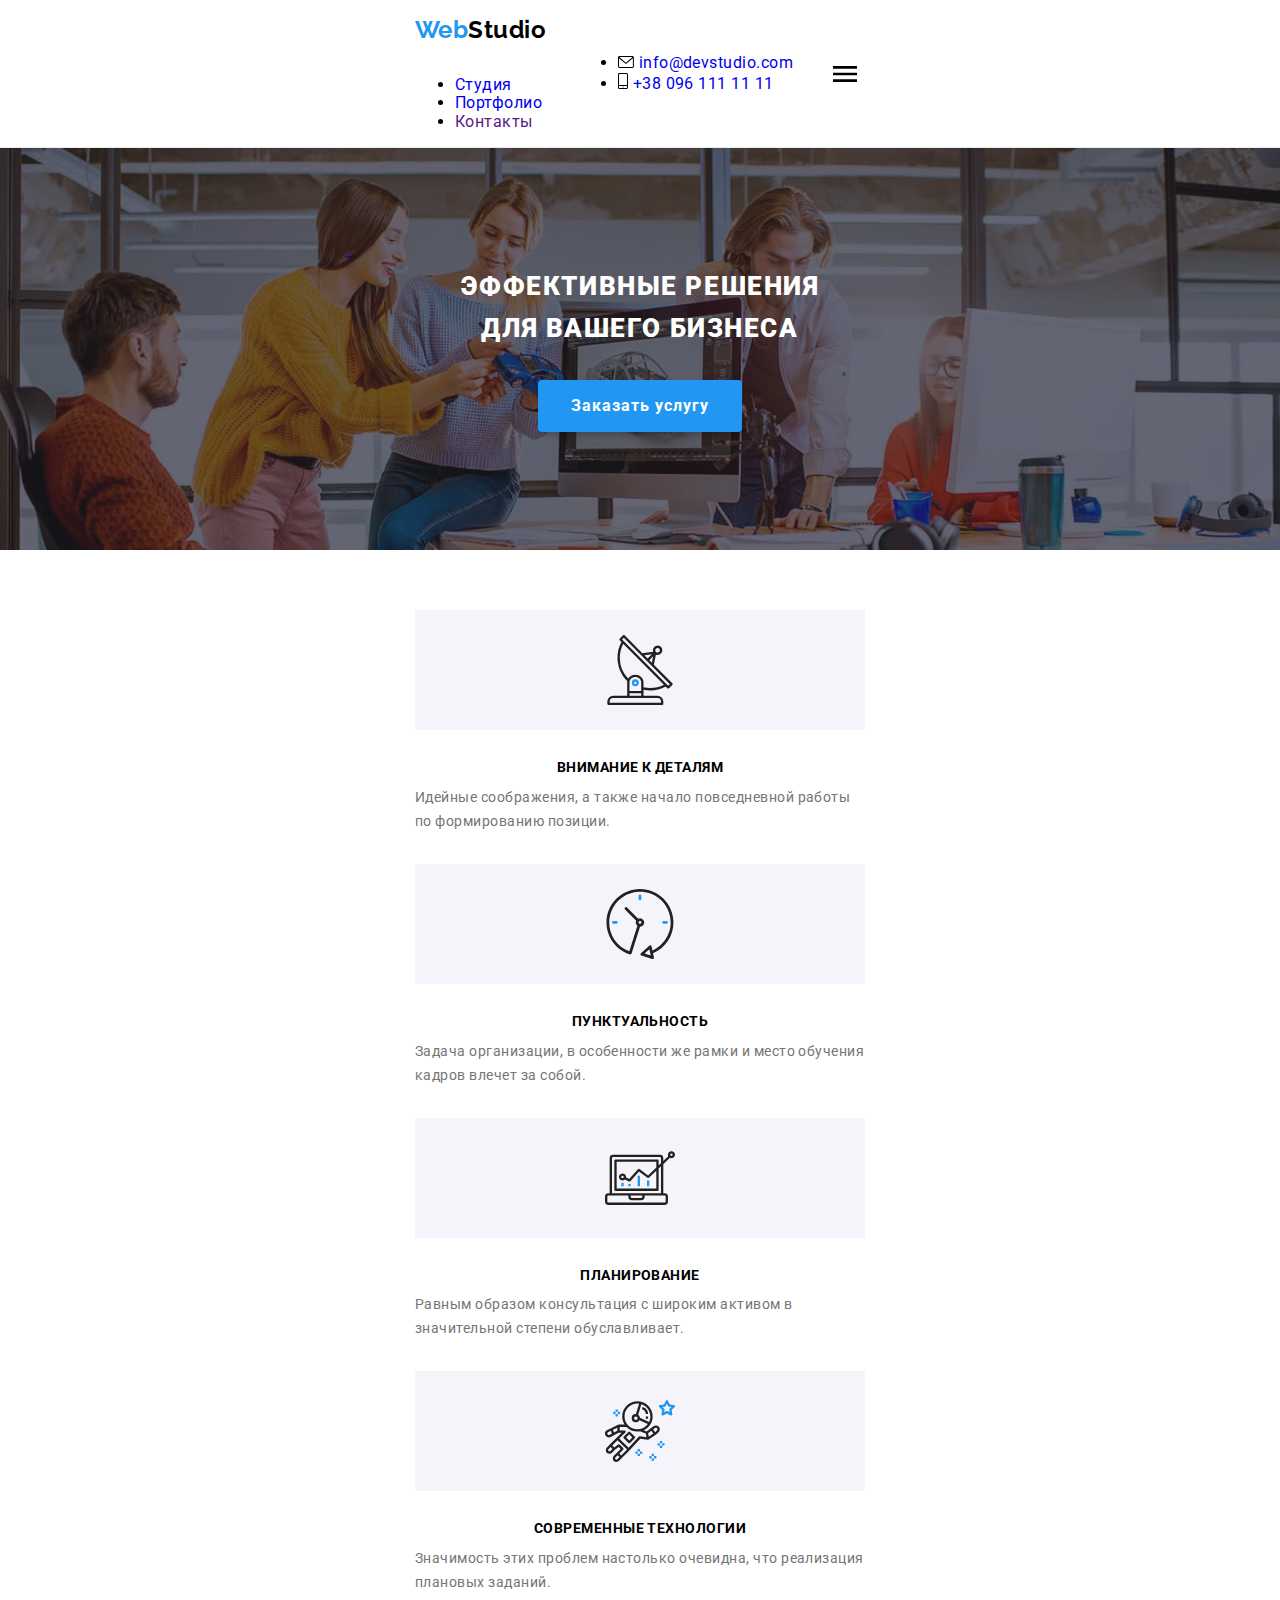
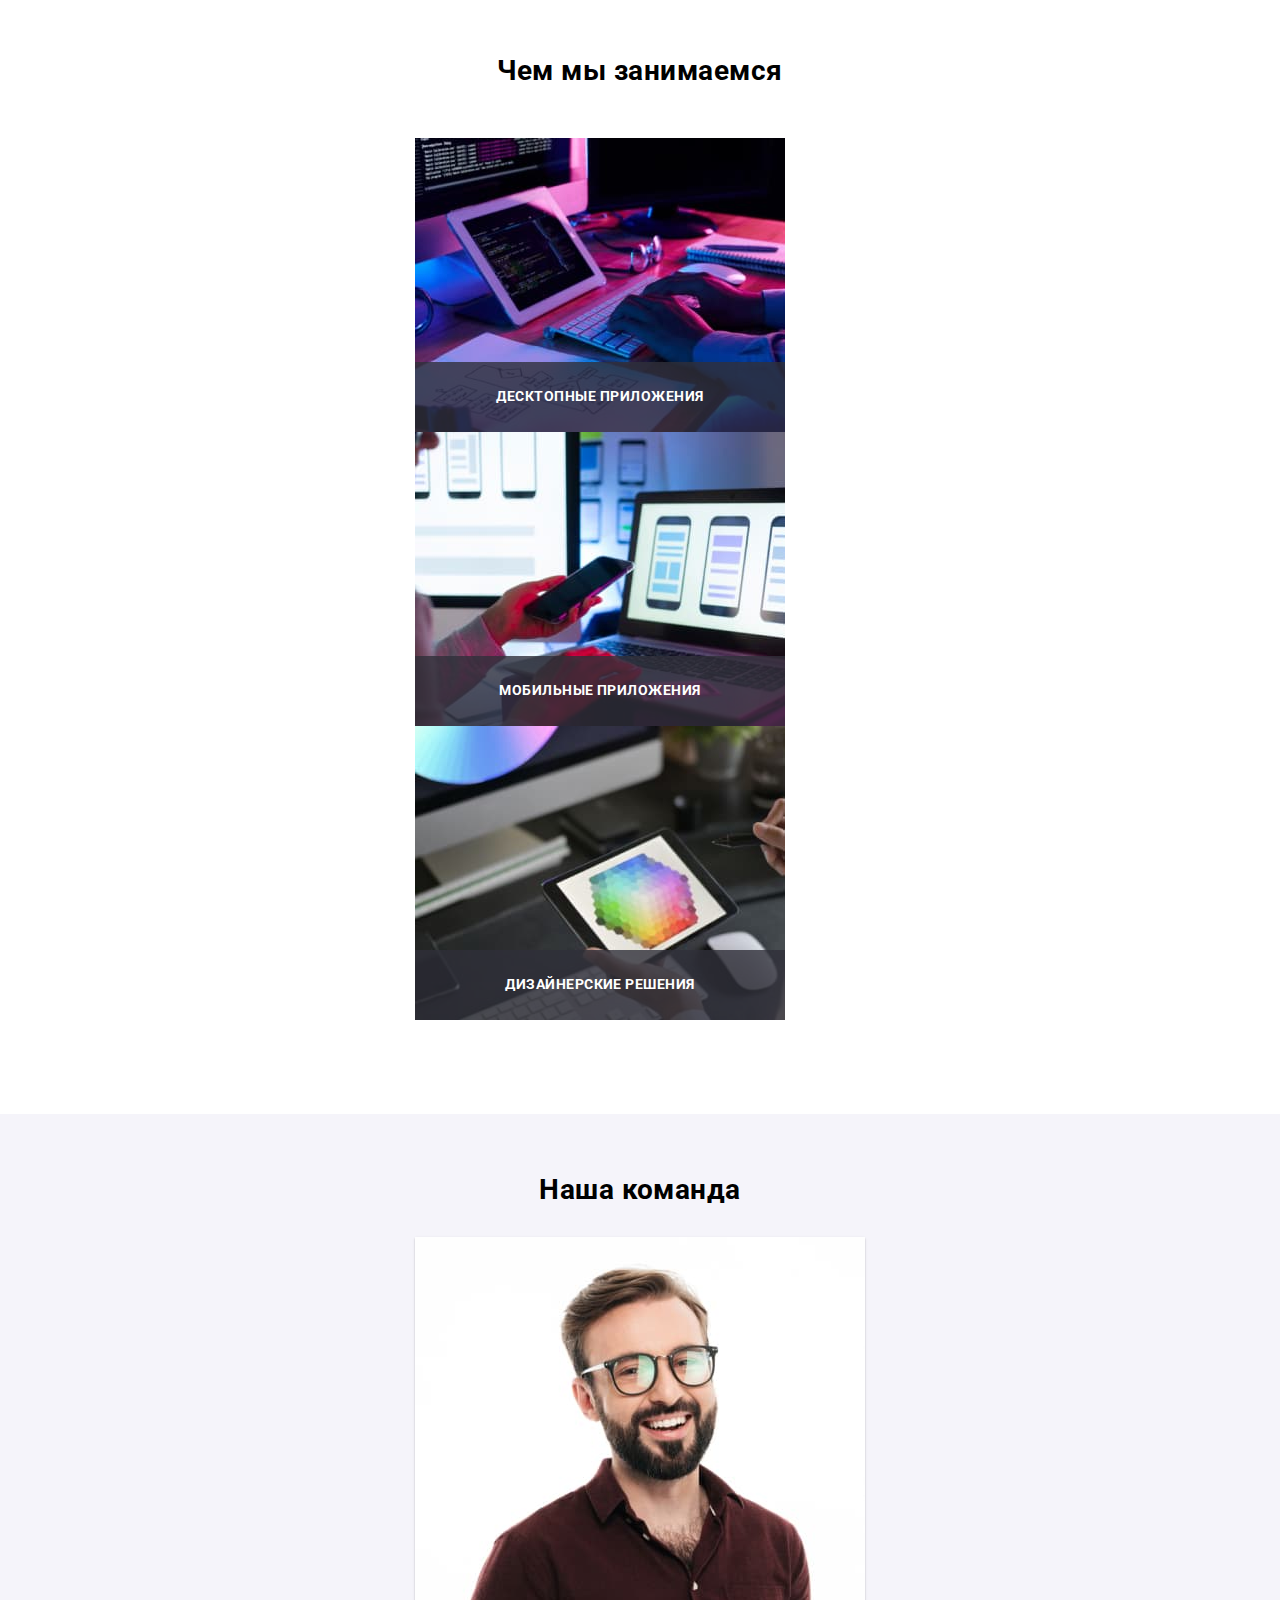
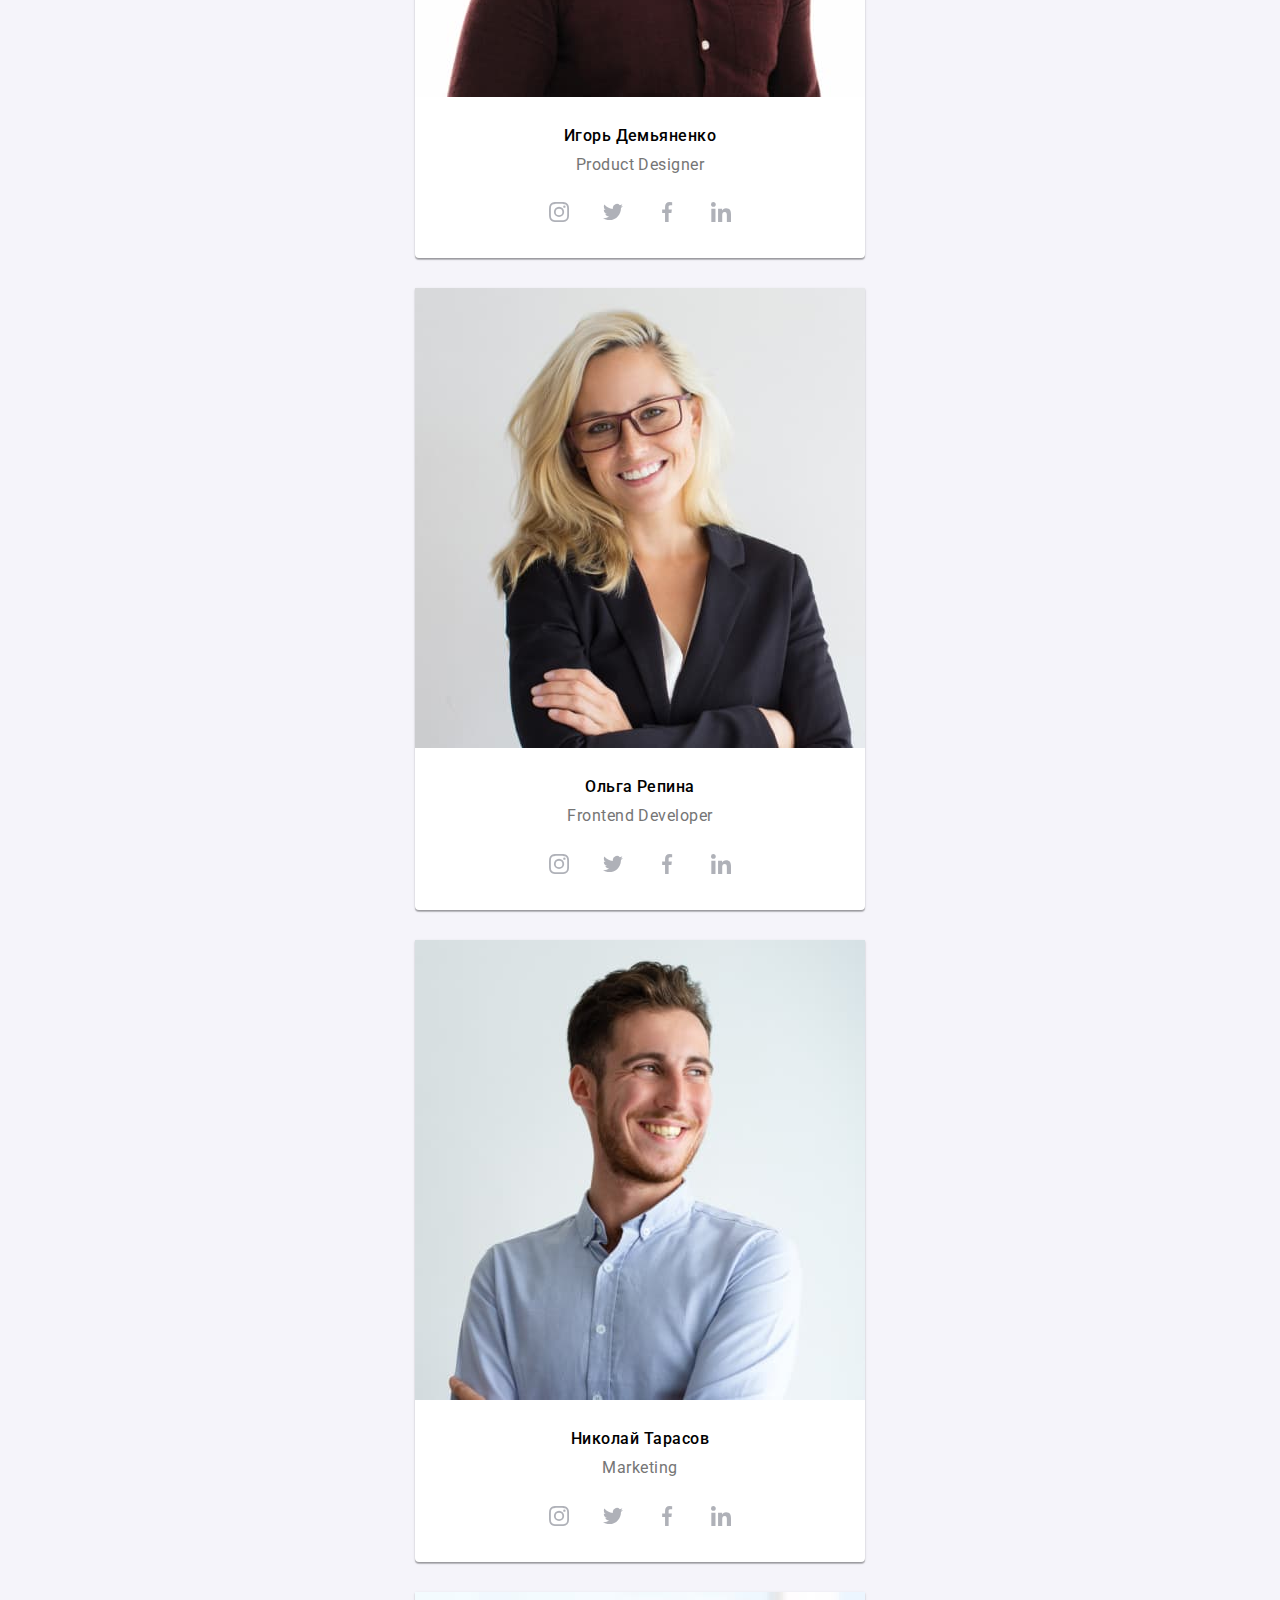
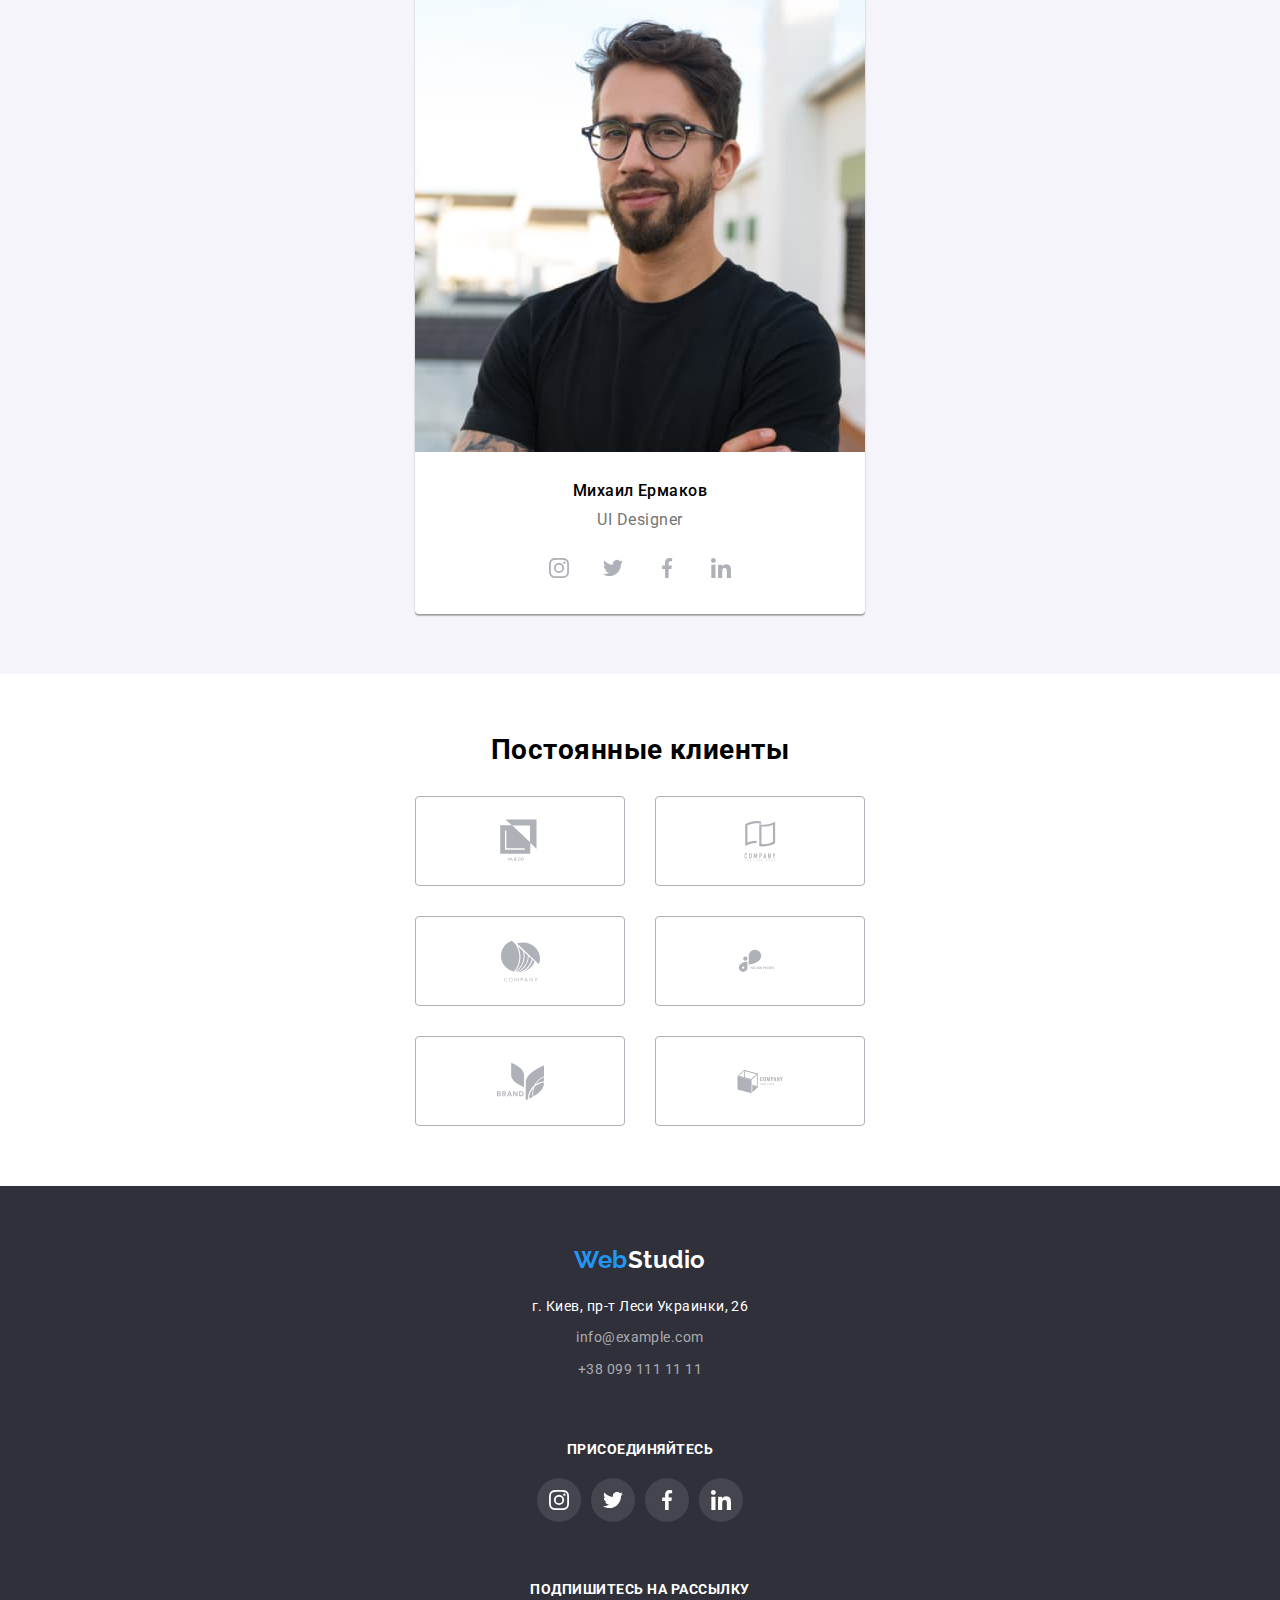
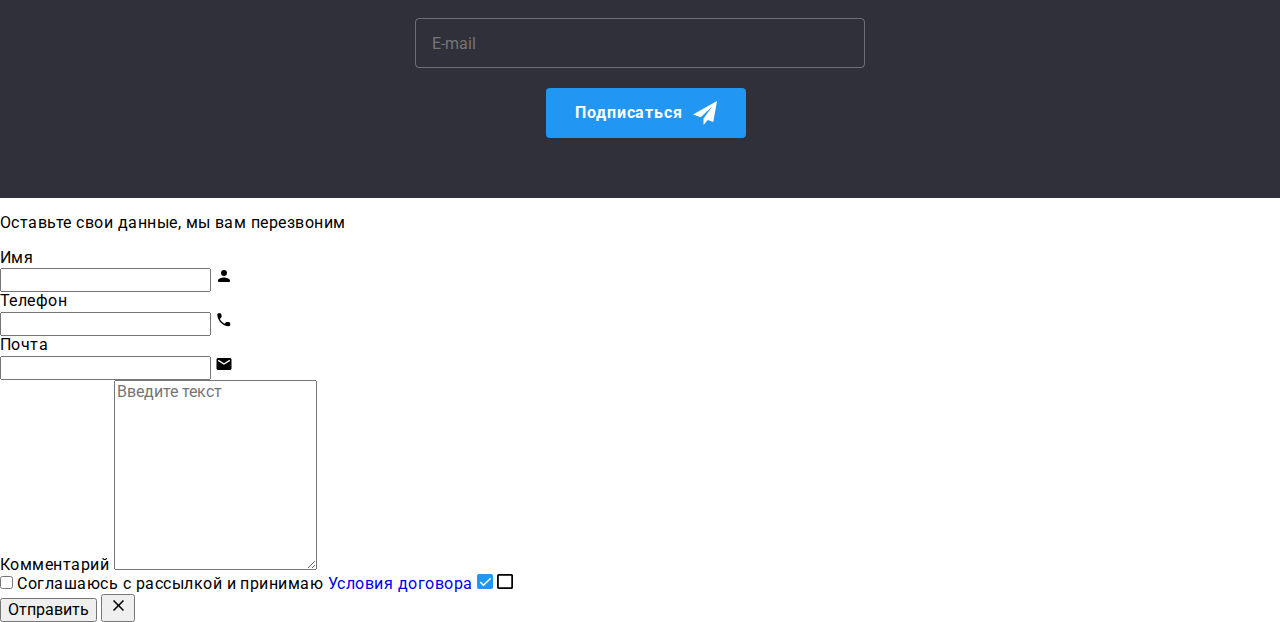
==== commit b3bd27dc: "разметка студии для mobile" ====
--- a/index.html
+++ b/index.html
@@ -179,10 +179,13 @@
           <ul class="team__list">
             <li class="team__item">
               <img
-                class="no-gap"
+                class="no-gap team__photo"
+                srcset="
+                  ./img/our-team/Ihor.jpg   1x,
+                  ./img/our-team/Ihor2x.jpg 2x
+                "
                 src="./img/our-team/Ihor.jpg"
                 alt="Фото Игоря"
-                width="270"
               />
               <div class="teamate-card">
                 <h3 class="teamate-card__title">Игорь Демьяненко</h3>
@@ -221,10 +224,13 @@
             </li>
             <li class="team__item">
               <img
-                class="no-gap"
+                class="no-gap team__photo"
+                srcset="
+                  ./img/our-team/Olga.jpg   1x,
+                  ./img/our-team/Olga2x.jpg 2x
+                "
                 src="./img/our-team/Olga.jpg"
                 alt="Фото Ольги"
-                width="270"
               />
               <div class="teamate-card">
                 <h3 class="teamate-card__title">Ольга Репина</h3>
@@ -263,10 +269,13 @@
             </li>
             <li class="team__item">
               <img
-                class="no-gap"
+                class="no-gap team__photo"
+                srcset="
+                  ./img/our-team/Nikolay.jpg   1x,
+                  ./img/our-team/Nikolay2x.jpg 2x
+                "
                 src="./img/our-team/Nikolay.jpg"
                 alt="Фото Николая"
-                width="270"
               />
               <div class="teamate-card">
                 <h3 class="teamate-card__title">Николай Тарасов</h3>
@@ -305,10 +314,13 @@
             </li>
             <li class="team__item">
               <img
-                class="no-gap"
+                class="no-gap team__photo"
+                srcset="
+                  ./img/our-team/Mihail.jpg   1x,
+                  ./img/our-team/Mihail2x.jpg 2x
+                "
                 src="./img/our-team/Mihail.jpg"
                 alt="Фото Михаила"
-                width="270"
               />
               <div class="teamate-card">
                 <h3 class="teamate-card__title">Михаил Ермаков</h3>
@@ -351,7 +363,9 @@
       <!--OUR CLIENTS SECTION-->
       <section class="clients">
         <div class="container">
-          <h2 class="sections-title">Постоянные клиенты</h2>
+          <h2 class="sections-title sections-title--clients">
+            Постоянные клиенты
+          </h2>
           <ul class="clients__list">
             <li class="clients__item">
               <a class="clients__link" href="#">
@@ -399,7 +413,7 @@
         </div>
       </section>
     </main>
-    <!-- FOOTER-->
+    <!-- `R-->
     <footer class="footer">
       <div class="container container--footer">
         <div class="address-container">
@@ -458,14 +472,13 @@
         <div class="subscribe">
           <p class="subscribe__text">Подпишитесь на рассылку</p>
           <form class="subscribe__form">
-            <label class="subscribe__label">
-              <input
-                class="subscribe__input"
-                type="email"
-                name="email"
-                placeholder="E-mail"
-              />
-            </label>
+            <input
+              class="subscribe__input"
+              type="email"
+              name="email"
+              placeholder="E-mail"
+            />
+
             <button class="subscribe__btn" type="submit">
               Подписаться
               <svg class="subscribe__icon" width="24" height="24">
--- a/css/main.min.css
+++ b/css/main.min.css
@@ -1,2 +1,2 @@
-.network__list,.features__list,.we-do__list,.team__list,.clients__list,.address__list,.buttons__list,.examples__list{list-style:none;padding:0;margin:0}body{color:var(--primary-text-color);background-color:var(--primary-bg-color);font-family:Roboto, sans-serif;letter-spacing:0.03em}a{text-decoration:none}.container{padding-left:15px;padding-right:15px;margin:0 auto;width:480px}.sections-title{font-weight:700;font-size:36px;line-height:1.16;text-align:center;margin:0;padding:0}.visually-hidden{position:absolute;width:1px;height:1px;margin:-1px;border:0;padding:0;white-space:nowrap;-webkit-clip-path:inset(100%);clip-path:inset(100%);clip:rect(0 0 0 0);overflow:hidden}.no-gap{display:block;max-width:100%}.logo{display:inline-block;font-family:Raleway, sans-serif;font-weight:700;font-size:24px;line-height:1.17}.logo--header{color:#000;padding-top:16px;padding-bottom:16px}.logo--footer{color:#fff}.logo__text{color:#2196f3}.network__list{display:-webkit-box;display:-ms-flexbox;display:flex;-webkit-box-pack:justify;-ms-flex-pack:justify;justify-content:space-between;text-align:center;margin-top:16px}.network__list--footer{margin-top:20px}.network__link{display:-webkit-box;display:-ms-flexbox;display:flex;-webkit-box-align:center;-ms-flex-align:center;align-items:center;-webkit-box-pack:center;-ms-flex-pack:center;justify-content:center;border-radius:50%;width:44px;height:44px}.network__link--grey{color:#afb1b8;-webkit-transition:color 250ms cubic-bezier(0.4, 0, 0.2, 1),background-color 250ms cubic-bezier(0.4, 0, 0.2, 1);transition:color 250ms cubic-bezier(0.4, 0, 0.2, 1),background-color 250ms cubic-bezier(0.4, 0, 0.2, 1)}.network__link--white{color:#fff;background-color:rgba(255,255,255,0.1)}.network__link:hover,.network__link:focus{background-color:#2196f3;color:#fff;outline:none}.network__icon{fill:currentColor}.network__text{margin:0;padding:0px;color:#fff;font-weight:700;font-size:14px;line-height:1.14;text-transform:uppercase}.network{margin-left:70px}.network__item:not(:first-child){margin-left:10px}.page-header{border-bottom:1px solid #ececec}.container--nav{display:-webkit-box;display:-ms-flexbox;display:flex;-webkit-box-align:center;-ms-flex-align:center;align-items:center;-webkit-box-pack:justify;-ms-flex-pack:justify;justify-content:space-between}@media screen and (max-width: 767px){.nav__list{display:none}}@media screen and (max-width: 767px){.contacts__list{display:none}}.hero{max-width:480px;margin:0 auto;padding-top:118px;padding-bottom:118px;text-align:center;background-color:#2f303a;background-image:-webkit-gradient(linear, left top, right top, from(rgba(47,48,58,0.4)), to(rgba(47,48,58,0.4))),url(../img/hero.jpg);background-image:linear-gradient(to right, rgba(47,48,58,0.4), rgba(47,48,58,0.4)),url(../img/hero.jpg);background-size:cover;background-repeat:no-repeat}.hero__title{color:#fff;font-weight:900;font-size:26px;line-height:1.61;letter-spacing:0.06em;text-transform:uppercase;margin:0}.hero__buttom{color:#fff;background-color:#2196f3;cursor:pointer;font-weight:700;font-size:16px;line-height:1.87;letter-spacing:0.06em;margin-top:30px;display:inline-block;padding:10px 32px;border-radius:4px;-webkit-box-shadow:0px 4px 4px rgba(0,0,0,0.15);box-shadow:0px 4px 4px rgba(0,0,0,0.15);border:1px solid transparent}.features{padding-top:94px;padding-bottom:94px}.features__list{display:-webkit-box;display:-ms-flexbox;display:flex;-ms-flex-wrap:wrap;flex-wrap:wrap;margin-left:calc(-1 * 30px)}.features__item{margin-left:30px;-ms-flex-preferred-size:calc(100% / 4 - 30px);flex-basis:calc(100% / 4 - 30px)}.features__thumb{width:270px;height:120px;background-color:#f5f4fa;display:-webkit-box;display:-ms-flexbox;display:flex;-webkit-box-align:center;-ms-flex-align:center;align-items:center;-webkit-box-pack:center;-ms-flex-pack:center;justify-content:center}.features__title{font-weight:700;font-size:14px;line-height:1.14;text-transform:uppercase;margin:0;padding:0;margin-top:30px;margin-bottom:10px}.features__text{color:#757575;font-weight:400;font-size:14px;line-height:1.71;margin:0;padding:0}.we-do{padding-bottom:94px}.we-do__list{margin-top:50px;display:-webkit-box;display:-ms-flexbox;display:flex;-ms-flex-wrap:wrap;flex-wrap:wrap;margin-left:calc(-1 * 30px)}.we-do__item{margin-left:30px;-webkit-box-orient:vertical;-webkit-box-direction:normal;-ms-flex-direction:calc(100% / 3 - 30px);flex-direction:calc(100% / 3 - 30px)}.we-do__thumb{position:relative}.we-do__text{position:absolute;bottom:0;width:100%;height:70px;display:-webkit-box;display:-ms-flexbox;display:flex;-webkit-box-pack:center;-ms-flex-pack:center;justify-content:center;-webkit-box-align:center;-ms-flex-align:center;align-items:center;background-color:rgba(47,48,58,0.8);margin:0;padding:0;color:#fff;font-size:14px;line-height:1.14;text-transform:uppercase;text-align:center}.team{padding-top:94px;padding-bottom:94px;background-color:#f5f4fa}.team__list{display:-webkit-box;display:-ms-flexbox;display:flex;-ms-flex-wrap:wrap;flex-wrap:wrap;margin-left:calc(-1 * 30px);margin-top:50px}.team__item{margin-left:30px;-ms-flex-preferred-size:calc(100% / 4 - 30px);flex-basis:calc(100% / 4 - 30px);width:270px;height:428px;background-color:#fff;-webkit-box-shadow:0px 1px 3px rgba(0,0,0,0.12),0px 1px 1px rgba(0,0,0,0.14),0px 2px 1px rgba(0,0,0,0.2);box-shadow:0px 1px 3px rgba(0,0,0,0.12),0px 1px 1px rgba(0,0,0,0.14),0px 2px 1px rgba(0,0,0,0.2);border-radius:0px 0px 4px 4px}.teamate-card{padding:30px 32px}.teamate-card__title{font-weight:500;font-size:16px;line-height:1.18;text-align:center;margin:0;padding:0}.teamate-card__text{color:#757575;font-weight:normal;font-size:16px;line-height:1.18;text-align:center;margin:0;padding:0;margin-top:10px}.clients{padding-top:94px;padding-bottom:94px}.clients__list{display:-webkit-box;display:-ms-flexbox;display:flex;-webkit-box-align:center;-ms-flex-align:center;align-items:center;margin-top:50px}.clients__item{width:170px;height:90px}.clients__item:not(:first-child){margin-left:30px}.clients__link{display:-webkit-box;display:-ms-flexbox;display:flex;-webkit-box-align:center;-ms-flex-align:center;align-items:center;-webkit-box-pack:center;-ms-flex-pack:center;justify-content:center;width:100%;height:100%;border:1px solid #afb1b8;border-radius:4px;color:#afb1b8;-webkit-transition:color 250ms cubic-bezier(0.4, 0, 0.2, 1),border-color 250ms cubic-bezier(0.4, 0, 0.2, 1);transition:color 250ms cubic-bezier(0.4, 0, 0.2, 1),border-color 250ms cubic-bezier(0.4, 0, 0.2, 1)}.clients__link:focus,.clients__link:hover{border-color:#2196f3;color:#2196f3;outline:none}.clients__icon{fill:currentColor}.footer{background-color:#2f303a;font-weight:400;font-size:14px;line-height:1.71}.container--footer{display:-webkit-box;display:-ms-flexbox;display:flex;padding-top:60px;padding-bottom:60px;-webkit-box-align:baseline;-ms-flex-align:baseline;align-items:baseline}.social-links{margin-left:70px}.address{margin-top:20px;font-style:inherit}.address__list,.address__item:last-child{margin-top:9px}.address__text{color:#fff}.address__link{color:rgba(255,255,255,0.6);-webkit-transition:color 250ms cubic-bezier(0.4, 0, 0.2, 1);transition:color 250ms cubic-bezier(0.4, 0, 0.2, 1)}.address__link:hover,.address__link:focus{color:#2196f3}.subscribe{margin-left:93px}.subscribe__text{margin:0;padding:0;color:#fff;font-weight:700;font-size:14px;line-height:1.14;text-transform:uppercase}.subscribe__form{display:-webkit-box;display:-ms-flexbox;display:flex;-webkit-box-align:center;-ms-flex-align:center;align-items:center;-webkit-box-pack:center;-ms-flex-pack:center;justify-content:center;margin-top:20px}.subscribe__label{display:inline-block}.subscribe__input{padding:15px 16px;width:358px;height:50px;background-color:transparent;border:1px solid rgba(255,255,255,0.3);border-radius:4px;color:rgba(255,255,255,0.6);font-size:16px;line-height:1.25}.subscribe__btn{display:-webkit-box;display:-ms-flexbox;display:flex;-webkit-box-pack:center;-ms-flex-pack:center;justify-content:center;-webkit-box-align:center;-ms-flex-align:center;align-items:center;margin-left:12px;padding-top:10px;padding-bottom:10px;width:200px;height:50px;color:#fff;background-color:#2196f3;font-weight:700;font-size:16px;line-height:1.87;letter-spacing:0.06em;border:1px solid transparent;border-radius:4px}.subscribe__icon{margin-left:10px;fill:currentColor}.backdrop{position:fixed;top:0;left:0;width:100%;height:100%;background:rgba(0,0,0,0.2);-webkit-transition:opacity 250ms cubic-bezier(0.4, 0, 0.2, 1),visibility 250ms cubic-bezier(0.4, 0, 0.2, 1);transition:opacity 250ms cubic-bezier(0.4, 0, 0.2, 1),visibility 250ms cubic-bezier(0.4, 0, 0.2, 1)}.backdrop.is-hidden{opacity:0;pointer-events:none;visibility:hidden}.modal{position:absolute;top:50%;left:50%;-webkit-transform:translate(-50%, -50%);transform:translate(-50%, -50%);overflow:auto;padding:40px;max-width:528px;width:100%;max-height:100vh;background-color:#fff;-webkit-transition:-webkit-transform 250ms cubic-bezier(0.4, 0, 0.2, 1);transition:-webkit-transform 250ms cubic-bezier(0.4, 0, 0.2, 1);transition:transform 250ms cubic-bezier(0.4, 0, 0.2, 1);transition:transform 250ms cubic-bezier(0.4, 0, 0.2, 1), -webkit-transform 250ms cubic-bezier(0.4, 0, 0.2, 1)}.backdrop.is-hidden .modal{top:50%;left:50%;-webkit-transform:translate(-50%, -50%) scale(1.1);transform:translate(-50%, -50%) scale(1.1)}.modal__text{margin:0;padding:0;font-weight:700;font-size:20px;line-height:1.15}.close-button{position:absolute;top:8px;right:8px;display:-webkit-box;display:-ms-flexbox;display:flex;-webkit-box-align:center;-ms-flex-align:center;align-items:center;-webkit-box-pack:center;-ms-flex-pack:center;justify-content:center;width:30px;height:30px;margin-left:auto;background:#fff;border:1px solid rgba(0,0,0,0.1);border-radius:50%;-webkit-transition:color 250ms cubic-bezier(0.4, 0, 0.2, 1);transition:color 250ms cubic-bezier(0.4, 0, 0.2, 1);color:#000000}.close-button:hover,.close-button:focus{color:#2196f3;outline:none}.close-button__icon{fill:currentColor}.callback-form{display:-webkit-box;display:-ms-flexbox;display:flex;-webkit-box-orient:vertical;-webkit-box-direction:normal;-ms-flex-direction:column;flex-direction:column;margin-top:12px}.callback-form__label{display:-webkit-box;display:-ms-flexbox;display:flex;-webkit-box-orient:vertical;-webkit-box-direction:normal;-ms-flex-direction:column;flex-direction:column;font-weight:normal;font-size:12px;line-height:1.16;letter-spacing:0.01em;color:#757575}.callback-form__label:not(:first-child){margin-top:10px}.callback-form__wraper{position:relative}.callback-form__input{margin-top:4px;padding:11px 42px;width:100%;border:1px solid rgba(33,33,33,0.2);border-radius:4px;-webkit-transition:border-color 250ms cubic-bezier(0.4, 0, 0.2, 1);transition:border-color 250ms cubic-bezier(0.4, 0, 0.2, 1)}.callback-form__input:focus-within{border-color:#2196f3;outline:none}.callback-form__icon{position:absolute;top:50%;left:12px;-webkit-transform:translateY(-50%);transform:translateY(-50%);fill:#212121;-webkit-transition:fill 250ms cubic-bezier(0.4, 0, 0.2, 1);transition:fill 250ms cubic-bezier(0.4, 0, 0.2, 1)}.callback-form__input:focus-within+.callback-form__icon{fill:#2196f3}.callback-form__input--feedback{padding:12px 16px;resize:none}.callback-form__input--feedback::-webkit-input-placeholder{color:rgba(117,117,117,0.5);font-size:14px;line-height:1.14;letter-spacing:0.01em}.callback-form__input--feedback:-ms-input-placeholder{color:rgba(117,117,117,0.5);font-size:14px;line-height:1.14;letter-spacing:0.01em}.callback-form__input--feedback::-ms-input-placeholder{color:rgba(117,117,117,0.5);font-size:14px;line-height:1.14;letter-spacing:0.01em}.callback-form__input--feedback::placeholder{color:rgba(117,117,117,0.5);font-size:14px;line-height:1.14;letter-spacing:0.01em}.submit-button{display:block;margin-top:30px;margin-left:auto;margin-right:auto;padding:10px 55px;color:#fff;background-color:#2196f3;border:1px solid transparent;border-radius:4px;-webkit-box-shadow:0px 4px 4px rgba(0,0,0,0.15);box-shadow:0px 4px 4px rgba(0,0,0,0.15);-webkit-transition:background-color 250ms cubic-bezier(0.4, 0, 0.2, 1);transition:background-color 250ms cubic-bezier(0.4, 0, 0.2, 1)}.submit-button:hover,.submit-button:focus{background-color:#188ce8}.checkbox{margin-top:20px}.checkbox__input{position:absolute;width:1px;height:1px;margin:-1px;border:0;padding:0;white-space:nowrap;-webkit-clip-path:inset(100%);clip-path:inset(100%);clip:rect(0 0 0 0);overflow:hidden}.checkbox__label{position:relative;display:-webkit-box;display:-ms-flexbox;display:flex;-webkit-box-align:center;-ms-flex-align:center;align-items:center;-webkit-box-pack:center;-ms-flex-pack:center;justify-content:center}.checkbox__text{margin-left:7px;color:#757575;font-size:14px;line-height:1.71}.checkbox__link{color:#2196f3;text-decoration:underline}.checkbox__icon{position:absolute;top:50%;left:0px;-webkit-transform:translateY(-50%);transform:translateY(-50%);-webkit-transition:opacity 250ms cubic-bezier(0.4, 0, 0.2, 1);transition:opacity 250ms cubic-bezier(0.4, 0, 0.2, 1)}.checkbox__icon--check{opacity:0}.checkbox__input:checked ~ .checkbox__icon--check{opacity:1}.checkbox__input:checked ~ .checkbox__icon--uncheck{opacity:0}.examples{padding-top:94px;padding-bottom:94px}.buttons__list{display:-webkit-box;display:-ms-flexbox;display:flex;-webkit-box-pack:center;-ms-flex-pack:center;justify-content:center;margin-bottom:50px}.buttons__item:not(:first-child){margin-left:8px}.button{background-color:#f5f4fa;color:#212121;font-family:inherit;font-weight:500;font-size:16px;line-height:1.62;text-align:center;border:1px solid transparent;padding:6px 22px;border-radius:4px;-webkit-transition:color 250ms cubic-bezier(0.4, 0, 0.2, 1),background-color 250ms cubic-bezier(0.4, 0, 0.2, 1),-webkit-box-shadow 250ms cubic-bezier(0.4, 0, 0.2, 1);transition:color 250ms cubic-bezier(0.4, 0, 0.2, 1),background-color 250ms cubic-bezier(0.4, 0, 0.2, 1),-webkit-box-shadow 250ms cubic-bezier(0.4, 0, 0.2, 1);transition:color 250ms cubic-bezier(0.4, 0, 0.2, 1),background-color 250ms cubic-bezier(0.4, 0, 0.2, 1),box-shadow 250ms cubic-bezier(0.4, 0, 0.2, 1);transition:color 250ms cubic-bezier(0.4, 0, 0.2, 1),background-color 250ms cubic-bezier(0.4, 0, 0.2, 1),box-shadow 250ms cubic-bezier(0.4, 0, 0.2, 1),-webkit-box-shadow 250ms cubic-bezier(0.4, 0, 0.2, 1)}.button:hover,.button:focus,.button:active{color:#fff;background-color:#2196f3;-webkit-box-shadow:0px 3px 1px rgba(0,0,0,0.1),0px 1px 2px rgba(0,0,0,0.08),0px 2px 2px rgba(0,0,0,0.12);box-shadow:0px 3px 1px rgba(0,0,0,0.1),0px 1px 2px rgba(0,0,0,0.08),0px 2px 2px rgba(0,0,0,0.12);outline:none}.examples__list{display:-webkit-box;display:-ms-flexbox;display:flex;-ms-flex-wrap:wrap;flex-wrap:wrap;margin-left:calc(-1 * 30px);margin-top:calc(-1 * 30px)}.examples__element{max-width:370px;-ms-flex-preferred-size:calc(100% / 3 - 30px);flex-basis:calc(100% / 3 - 30px);margin-left:30px;margin-top:30px}.example__link{display:block;-webkit-transition:-webkit-box-shadow 250ms cubic-bezier(0.4, 0, 0.2, 1);transition:-webkit-box-shadow 250ms cubic-bezier(0.4, 0, 0.2, 1);transition:box-shadow 250ms cubic-bezier(0.4, 0, 0.2, 1);transition:box-shadow 250ms cubic-bezier(0.4, 0, 0.2, 1), -webkit-box-shadow 250ms cubic-bezier(0.4, 0, 0.2, 1)}.example__link:hover,.example__link:focus{-webkit-box-shadow:0px 1px 1px rgba(0,0,0,0.12),0px 4px 4px rgba(0,0,0,0.06),1px 4px 6px rgba(0,0,0,0.16);box-shadow:0px 1px 1px rgba(0,0,0,0.12),0px 4px 4px rgba(0,0,0,0.06),1px 4px 6px rgba(0,0,0,0.16);outline:none}.thumb{position:relative;overflow:hidden}.overlay{position:absolute;bottom:0;left:0;-webkit-transform:translateY(101%);transform:translateY(101%);width:100%;height:100%;background-color:rgba(33,150,243,0.9);-webkit-transition:-webkit-transform 250ms cubic-bezier(0.4, 0, 0.2, 1);transition:-webkit-transform 250ms cubic-bezier(0.4, 0, 0.2, 1);transition:transform 250ms cubic-bezier(0.4, 0, 0.2, 1);transition:transform 250ms cubic-bezier(0.4, 0, 0.2, 1), -webkit-transform 250ms cubic-bezier(0.4, 0, 0.2, 1)}.example__link:hover .overlay,.example__link:focus .overlay{-webkit-transform:translateY(0);transform:translateY(0)}.overlay__text{margin:0;padding:63px 20px;color:#fff;font-size:18px;line-height:1.56}.example__text{padding:20px 24px;border:1px solid #eeeeee;border-top:none}.example__title{color:#212121;font-weight:700;font-size:18px;line-height:2;letter-spacing:0.06em;margin:0;padding:0}.example__type{color:#757575;font-weight:400;font-size:16px;line-height:1.87;letter-spacing:0.03em;margin:0;padding:0;margin-top:4px}
+.network__list,.features__list,.we-do__list,.team__list,.clients__list,.address__list{list-style:none;padding:0;margin:0}body{color:var(--primary-text-color);background-color:var(--primary-bg-color);font-family:Roboto, sans-serif;letter-spacing:0.03em}a{text-decoration:none}.container{padding-left:15px;padding-right:15px;margin:0 auto;max-width:480px;min-width:320px}.sections-title{font-weight:700;font-size:28px;line-height:1.17;text-align:center;margin:0;padding:0}.visually-hidden{position:absolute;width:1px;height:1px;margin:-1px;border:0;padding:0;white-space:nowrap;-webkit-clip-path:inset(100%);clip-path:inset(100%);clip:rect(0 0 0 0);overflow:hidden}.no-gap{display:block;max-width:100%}.logo{display:inline-block;font-family:Raleway, sans-serif;font-weight:700;font-size:24px;line-height:1.17}.logo--header{color:#000;padding-top:16px;padding-bottom:16px}.logo--footer{color:#fff}.logo__text{color:#2196f3}.network__list{display:-webkit-box;display:-ms-flexbox;display:flex;-webkit-box-pack:center;-ms-flex-pack:center;justify-content:center;-webkit-box-align:center;-ms-flex-align:center;align-items:center;text-align:center;margin-top:16px}.network__list--footer{margin-top:20px}.network__item:not(:first-child){margin-left:10px}.network__link{display:-webkit-box;display:-ms-flexbox;display:flex;-webkit-box-align:center;-ms-flex-align:center;align-items:center;-webkit-box-pack:center;-ms-flex-pack:center;justify-content:center;border-radius:50%;width:44px;height:44px}.network__link--grey{color:#afb1b8;-webkit-transition:color 250ms cubic-bezier(0.4, 0, 0.2, 1),background-color 250ms cubic-bezier(0.4, 0, 0.2, 1);transition:color 250ms cubic-bezier(0.4, 0, 0.2, 1),background-color 250ms cubic-bezier(0.4, 0, 0.2, 1)}.network__link--white{color:#fff;background-color:rgba(255,255,255,0.1)}.network__link:hover,.network__link:focus{background-color:#2196f3;color:#fff;outline:none}.network__icon{fill:currentColor}.network{margin-top:60px;text-align:center}.network__text{margin:0;padding:0px;color:#fff;font-weight:700;font-size:14px;line-height:1.14;text-transform:uppercase}.page-header{border-bottom:1px solid #ececec}.container--nav{display:-webkit-box;display:-ms-flexbox;display:flex;-webkit-box-align:center;-ms-flex-align:center;align-items:center;-webkit-box-pack:justify;-ms-flex-pack:justify;justify-content:space-between}@media screen and (max-width: 767px){.nav__list{display:none}}@media screen and (max-width: 767px){.contacts__list{display:none}}.hero{max-width:1600px;margin:0 auto;padding-top:118px;padding-bottom:118px;text-align:center;background-color:#2f303a;background-image:-webkit-gradient(linear, left top, right top, from(rgba(47,48,58,0.4)), to(rgba(47,48,58,0.4))),url(../img/hero.jpg);background-image:linear-gradient(to right, rgba(47,48,58,0.4), rgba(47,48,58,0.4)),url(../img/hero.jpg);background-size:cover;background-repeat:no-repeat}.hero__title{color:#fff;font-weight:900;font-size:26px;line-height:1.61;letter-spacing:0.06em;text-transform:uppercase;margin:0}.hero__buttom{color:#fff;background-color:#2196f3;cursor:pointer;font-weight:700;font-size:16px;line-height:1.87;letter-spacing:0.06em;margin-top:30px;display:inline-block;padding:10px 32px;border-radius:4px;-webkit-box-shadow:0px 4px 4px rgba(0,0,0,0.15);box-shadow:0px 4px 4px rgba(0,0,0,0.15);border:1px solid transparent}.features{padding-top:60px;padding-bottom:60px}.features__item:not(:first-child){margin-top:30px}.features__thumb{background-color:#f5f4fa;display:-webkit-box;display:-ms-flexbox;display:flex;-webkit-box-align:center;-ms-flex-align:center;align-items:center;-webkit-box-pack:center;-ms-flex-pack:center;justify-content:center;padding-top:25px;padding-bottom:25px}.features__title{font-weight:700;font-size:14px;line-height:1.14;text-transform:uppercase;margin:0;padding:0;margin-top:30px;margin-bottom:10px;text-align:center}.features__text{color:#757575;font-weight:400;font-size:14px;line-height:1.71;margin:0;padding:0}.we-do{padding-bottom:94px}@media screen and (max-width: 1200px){.we-do{display:none}}.we-do__list{margin-top:50px;display:-webkit-box;display:-ms-flexbox;display:flex;-ms-flex-wrap:wrap;flex-wrap:wrap;margin-left:calc(-1 * 30px)}.we-do__item{margin-left:30px;-webkit-box-orient:vertical;-webkit-box-direction:normal;-ms-flex-direction:calc(100% / 3 - 30px);flex-direction:calc(100% / 3 - 30px)}.we-do__thumb{position:relative}.we-do__text{position:absolute;bottom:0;width:100%;height:70px;display:-webkit-box;display:-ms-flexbox;display:flex;-webkit-box-pack:center;-ms-flex-pack:center;justify-content:center;-webkit-box-align:center;-ms-flex-align:center;align-items:center;background-color:rgba(47,48,58,0.8);margin:0;padding:0;color:#fff;font-size:14px;line-height:1.14;text-transform:uppercase;text-align:center}.team{padding-top:60px;padding-bottom:60px;background-color:#f5f4fa}.team__list{margin-top:30px}.team__item{background-color:#fff;-webkit-box-shadow:0px 1px 3px rgba(0,0,0,0.12),0px 1px 1px rgba(0,0,0,0.14),0px 2px 1px rgba(0,0,0,0.2);box-shadow:0px 1px 3px rgba(0,0,0,0.12),0px 1px 1px rgba(0,0,0,0.14),0px 2px 1px rgba(0,0,0,0.2);border-radius:0px 0px 4px 4px}.team__item:not(:first-child){margin-top:30px}.teamate-card{padding-top:30px;padding-bottom:24px}.teamate-card__title{font-weight:500;font-size:16px;line-height:1.18;text-align:center;margin:0;padding:0}.teamate-card__text{color:#757575;font-weight:400px;font-size:16px;line-height:1.18;text-align:center;margin:0;padding:0;margin-top:10px}.clients{padding-top:60px;padding-bottom:60px}.sections-title--clients{margin-bottom:30px}.clients__list{display:-webkit-box;display:-ms-flexbox;display:flex;-ms-flex-wrap:wrap;flex-wrap:wrap;-webkit-box-align:center;-ms-flex-align:center;align-items:center;margin:-15px}.clients__item{width:210px;height:90px;margin:15px;-ms-flex-preferred-size:calc((100% - 30px * 2) / 2);flex-basis:calc((100% - 30px * 2) / 2)}.clients__link{display:-webkit-box;display:-ms-flexbox;display:flex;-webkit-box-align:center;-ms-flex-align:center;align-items:center;-webkit-box-pack:center;-ms-flex-pack:center;justify-content:center;width:100%;height:100%;border:1px solid #afb1b8;border-radius:4px;color:#afb1b8;-webkit-transition:color 250ms cubic-bezier(0.4, 0, 0.2, 1),border-color 250ms cubic-bezier(0.4, 0, 0.2, 1);transition:color 250ms cubic-bezier(0.4, 0, 0.2, 1),border-color 250ms cubic-bezier(0.4, 0, 0.2, 1)}.clients__link:focus,.clients__link:hover{border-color:#2196f3;color:#2196f3;outline:none}.clients__icon{fill:currentColor}.footer{background-color:#2f303a;text-align:center}.container--footer{padding-top:60px;padding-bottom:60px}.address{margin-top:20px;font-style:inherit;font-weight:400;font-size:14px;line-height:1.71;text-align:center}.address__list,.address__item:last-child{margin-top:8px}.address__text{color:#fff}.address__link{color:rgba(255,255,255,0.6);-webkit-transition:color 250ms cubic-bezier(0.4, 0, 0.2, 1);transition:color 250ms cubic-bezier(0.4, 0, 0.2, 1)}.address__link:hover,.address__link:focus{color:#2196f3}.subscribe{margin-top:60px;text-align:center}.subscribe__text{margin:0;padding:0;color:#fff;font-weight:700;font-size:14px;line-height:1.14;text-transform:uppercase}.subscribe__form{margin-top:20px}.subscribe__input{padding:15px 16px;width:100%;height:50px;background-color:transparent;border:1px solid rgba(255,255,255,0.3);border-radius:4px;color:rgba(255,255,255,0.6);font-size:16px;line-height:1.25}.subscribe__btn{margin-top:20px;display:-webkit-inline-box;display:-ms-inline-flexbox;display:inline-flex;-webkit-box-pack:center;-ms-flex-pack:center;justify-content:center;-webkit-box-align:center;-ms-flex-align:center;align-items:center;margin-left:12px;padding-top:10px;padding-bottom:10px;width:200px;height:50px;color:#fff;background-color:#2196f3;font-weight:700;font-size:16px;line-height:1.87;letter-spacing:0.06em;border:1px solid transparent;border-radius:4px}.subscribe__icon{margin-left:10px;fill:currentColor}
 /*# sourceMappingURL=main.min.css.map */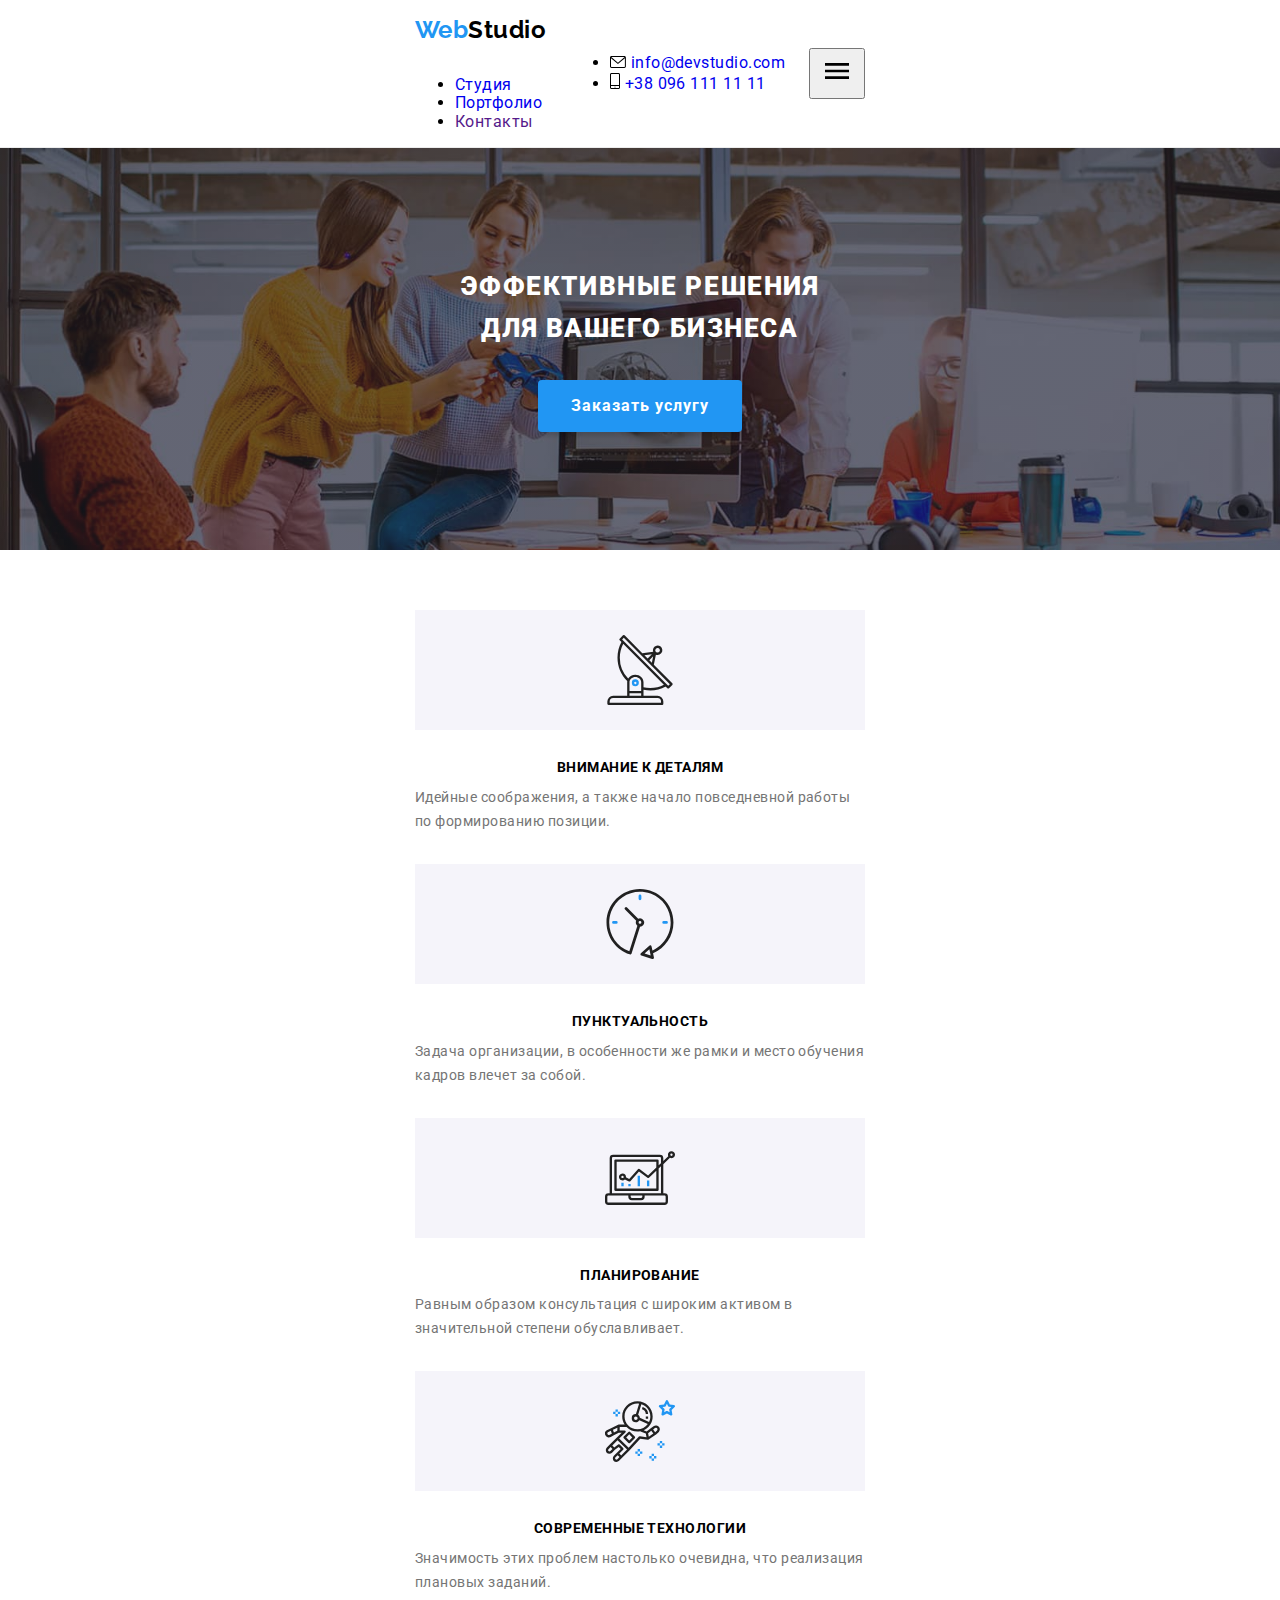
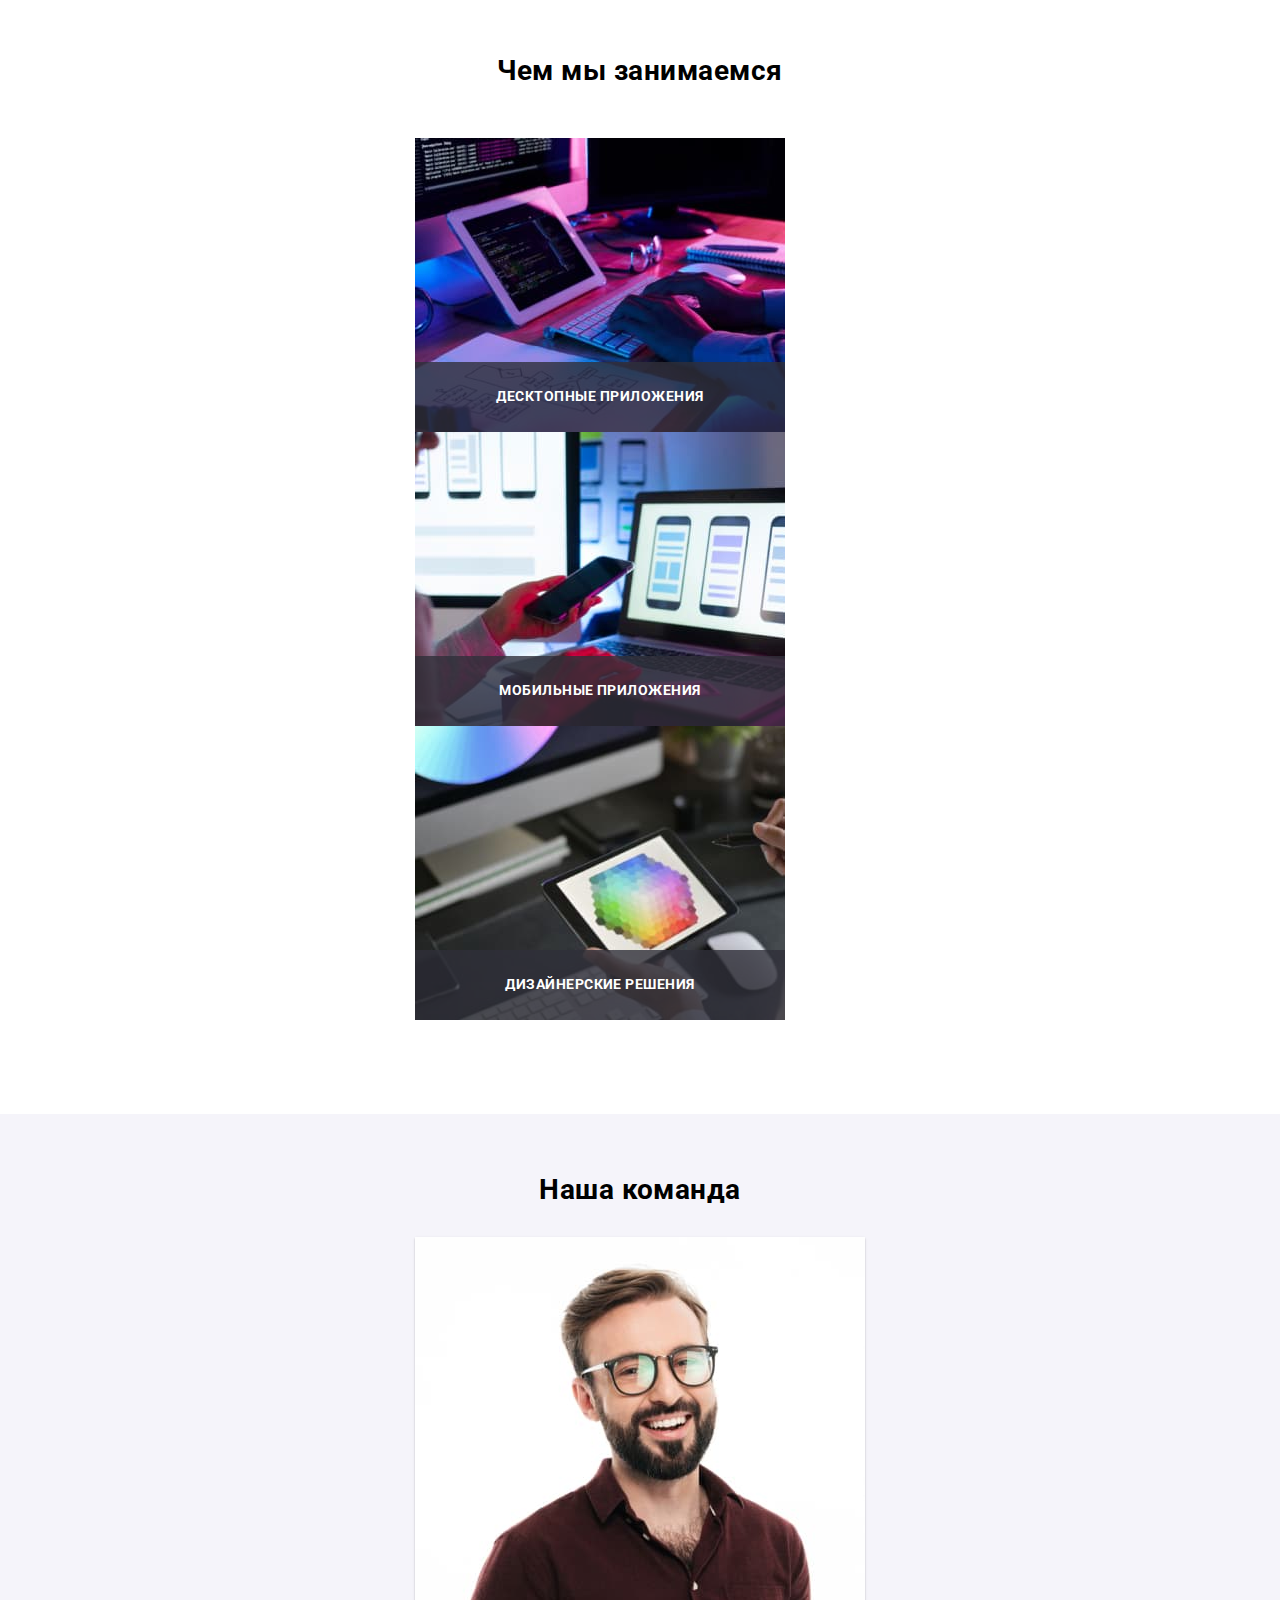
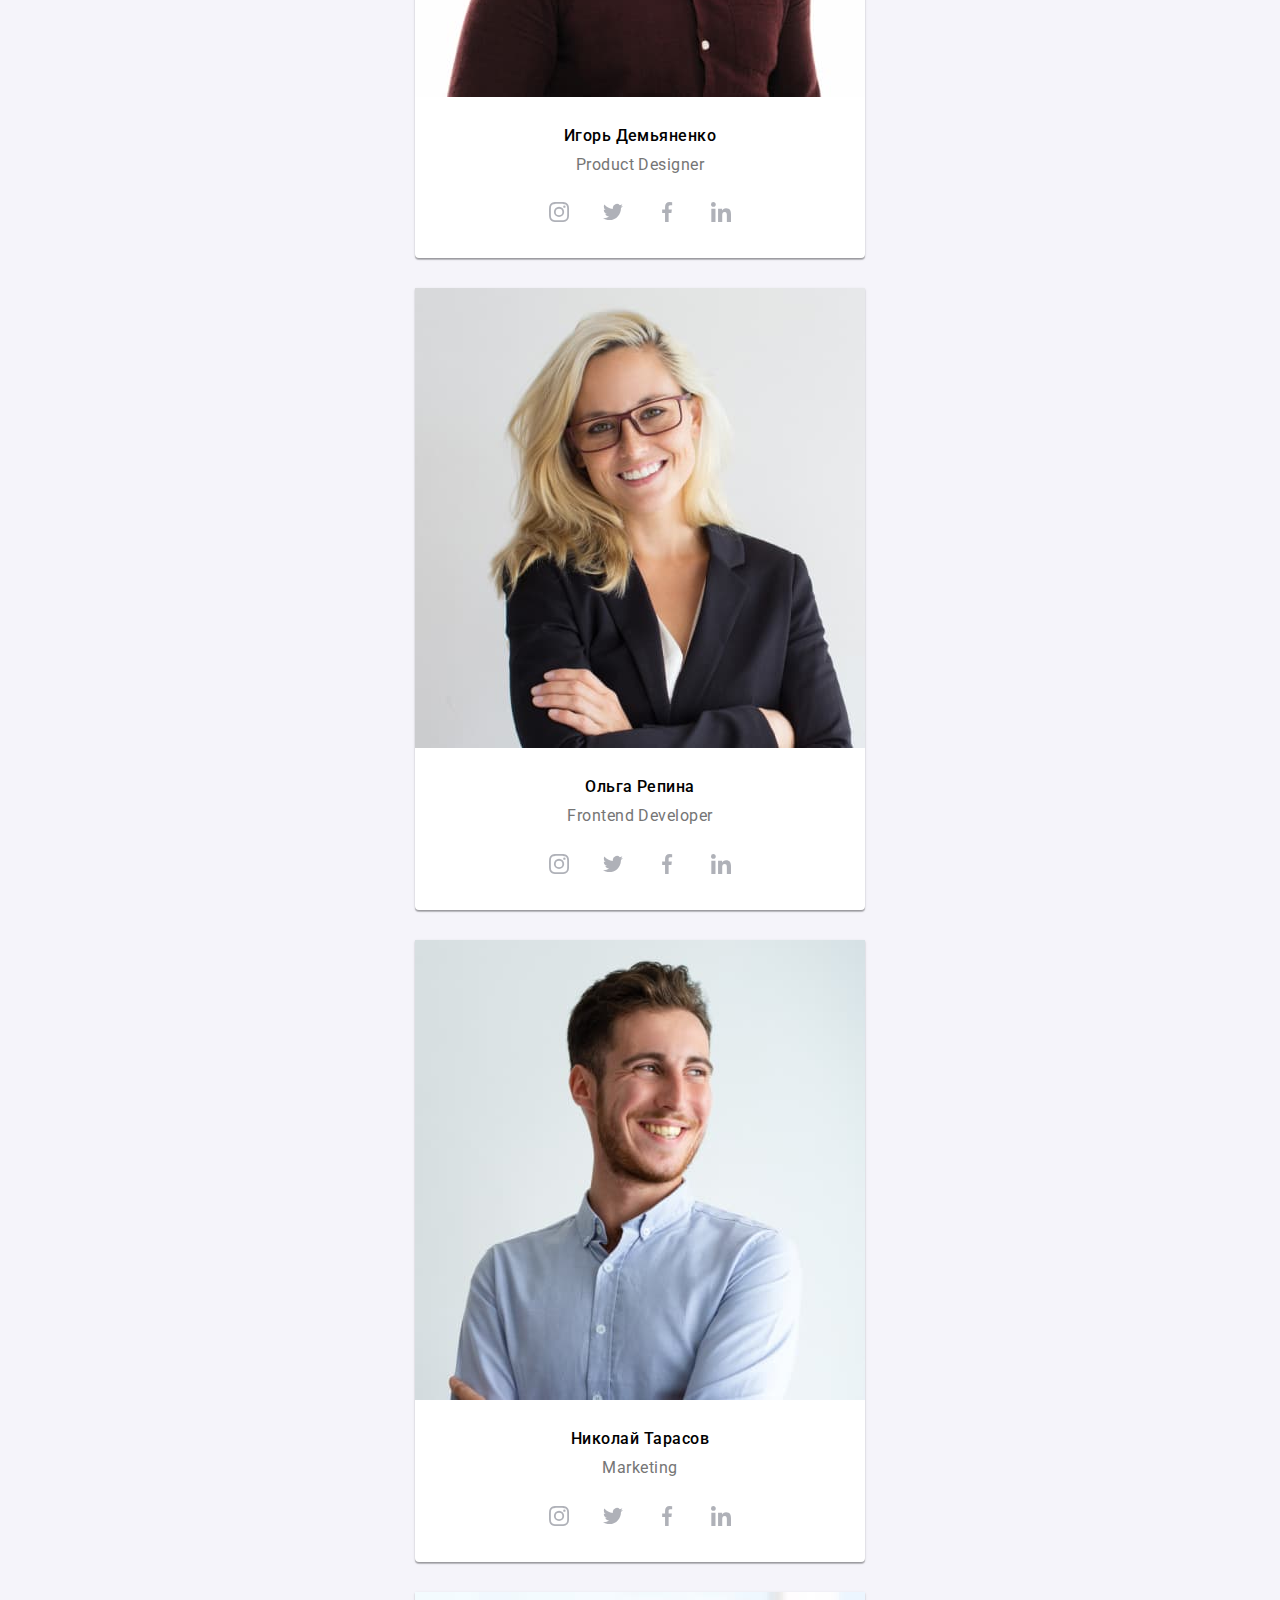
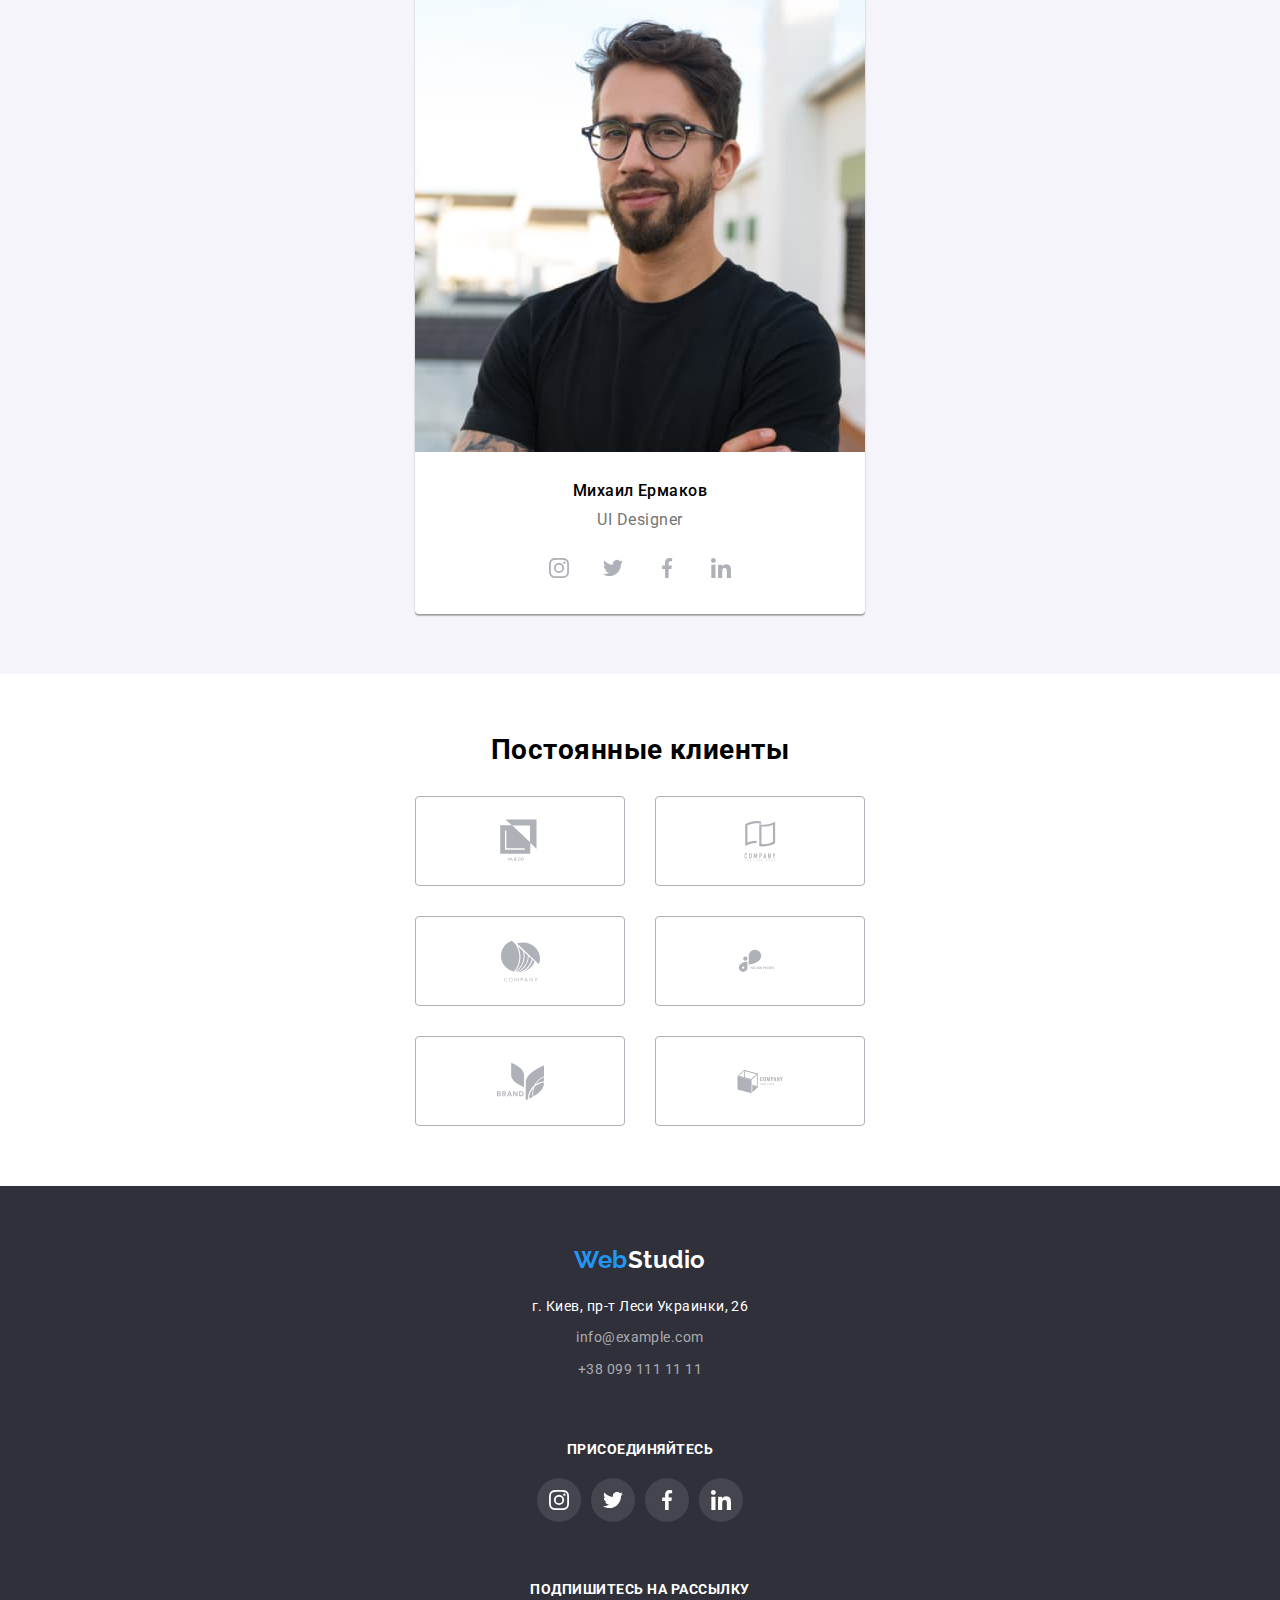
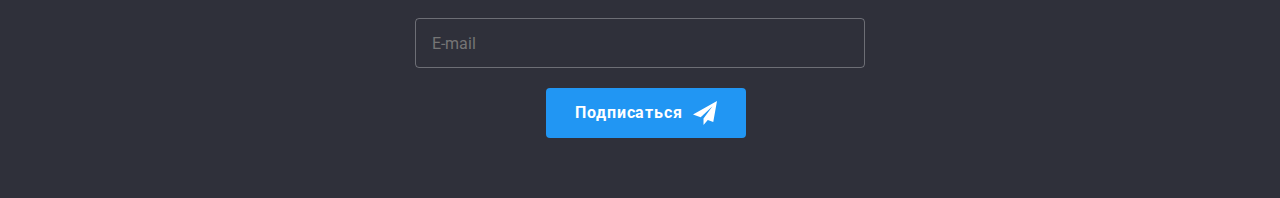
==== commit ee7d2274: "разметка модалки, портфолио + мобилнього меню" ====
--- a/index.html
+++ b/index.html
@@ -59,9 +59,11 @@
             >
           </li>
         </ul>
-        <svg width="40px" height="40px">
-          <use href="./img/sprite.svg#icon-menu"></use>
-        </svg>
+        <button type="button" class="menu__button js-open-menu">
+          <svg width="40px" height="40px">
+            <use href="./img/sprite.svg#icon-menu"></use>
+          </svg>
+        </button>
       </div>
     </header>
     <!-- MAIN-->
@@ -549,10 +551,6 @@
         <form class="checkbox">
           <label class="checkbox__label">
             <input class="checkbox__input" type="checkbox" />
-            <span class="checkbox__text"
-              >Соглашаюсь с рассылкой и принимаю
-              <a class="checkbox__link" href="#">Условия договора</a>
-            </span>
             <svg
               class="checkbox__icon checkbox__icon--check"
               width="16"
@@ -567,6 +565,10 @@
             >
               <use href="./img/sprite.svg#icon-uncheck"></use>
             </svg>
+            <span class="checkbox__text"
+              >Соглашаюсь с рассылкой и принимаю
+              <a class="checkbox__link" href="#">Условия договора</a>
+            </span>
           </label>
         </form>
 
@@ -579,6 +581,74 @@
         </button>
       </div>
     </div>
+
+    <!--MOBILE MENU-->
+    <div class="mobile-menu js-menu-container" id="mobile-menu">
+      <nav class="mobile-nav">
+        <ul class="mobile-nav__list">
+          <li class="mobile-nav__item">
+            <a
+              href="./index.html"
+              class="mobile-nav__link mobile-nav__link--active"
+            >
+              Студия</a
+            >
+          </li>
+          <li class="mobile-nav__item">
+            <a href="./portfolio.html" class="mobile-nav__link"> Портфолио</a>
+          </li>
+          <li class="mobile-nav__item">
+            <a href="#" class="mobile-nav__link">Контакты</a>
+          </li>
+        </ul>
+      </nav>
+
+      <address>
+        <ul class="mobile-contacts">
+          <li class="mobile-contacts__item">
+            <a
+              href="tel:+380961111111"
+              class="mobile-contacts__link mobile-contacts__link--cell"
+            >
+              +38 096 111 11 11</a
+            >
+          </li>
+          <li class="mobile-contacts__item">
+            <a
+              href="mailto:info@devstudio.com"
+              class="mobile-contacts__link mobile-contacts__link--mail"
+            >
+              info@devstudio.com</a
+            >
+          </li>
+        </ul>
+
+        <ul class="mobile-networks">
+          <li class="mobile-networks__item">
+            <a href="#" class="mobile-networks__link">Instagram</a>
+          </li>
+          <li class="mobile-networks__item">
+            <a href="#" class="mobile-networks__link">Twitter</a>
+          </li>
+          <li class="mobile-networks__item">
+            <a href="#" class="mobile-networks__link">Facebook</a>
+          </li>
+          <li class="mobile-networks__item">
+            <a href="#" class="mobile-networks__link">LinkedIn</a>
+          </li>
+        </ul>
+      </address>
+      <button
+        type="button"
+        class="menu__button menu__button--close js-close-menu"
+      >
+        <svg class="icon-close--mobile" width="40" height="40">
+          <use href="./img/sprite.svg#icon-mobile-close"></use>
+        </svg>
+      </button>
+    </div>
+
     <script src="./js/modal.js"></script>
+    <script src="./js/mobile-menu.js"></script>
   </body>
 </html>
--- a/css/main.min.css
+++ b/css/main.min.css
@@ -1,2 +1,2 @@
-.network__list,.features__list,.we-do__list,.team__list,.clients__list,.address__list{list-style:none;padding:0;margin:0}body{color:var(--primary-text-color);background-color:var(--primary-bg-color);font-family:Roboto, sans-serif;letter-spacing:0.03em}a{text-decoration:none}.container{padding-left:15px;padding-right:15px;margin:0 auto;max-width:480px;min-width:320px}.sections-title{font-weight:700;font-size:28px;line-height:1.17;text-align:center;margin:0;padding:0}.visually-hidden{position:absolute;width:1px;height:1px;margin:-1px;border:0;padding:0;white-space:nowrap;-webkit-clip-path:inset(100%);clip-path:inset(100%);clip:rect(0 0 0 0);overflow:hidden}.no-gap{display:block;max-width:100%}.logo{display:inline-block;font-family:Raleway, sans-serif;font-weight:700;font-size:24px;line-height:1.17}.logo--header{color:#000;padding-top:16px;padding-bottom:16px}.logo--footer{color:#fff}.logo__text{color:#2196f3}.network__list{display:-webkit-box;display:-ms-flexbox;display:flex;-webkit-box-pack:center;-ms-flex-pack:center;justify-content:center;-webkit-box-align:center;-ms-flex-align:center;align-items:center;text-align:center;margin-top:16px}.network__list--footer{margin-top:20px}.network__item:not(:first-child){margin-left:10px}.network__link{display:-webkit-box;display:-ms-flexbox;display:flex;-webkit-box-align:center;-ms-flex-align:center;align-items:center;-webkit-box-pack:center;-ms-flex-pack:center;justify-content:center;border-radius:50%;width:44px;height:44px}.network__link--grey{color:#afb1b8;-webkit-transition:color 250ms cubic-bezier(0.4, 0, 0.2, 1),background-color 250ms cubic-bezier(0.4, 0, 0.2, 1);transition:color 250ms cubic-bezier(0.4, 0, 0.2, 1),background-color 250ms cubic-bezier(0.4, 0, 0.2, 1)}.network__link--white{color:#fff;background-color:rgba(255,255,255,0.1)}.network__link:hover,.network__link:focus{background-color:#2196f3;color:#fff;outline:none}.network__icon{fill:currentColor}.network{margin-top:60px;text-align:center}.network__text{margin:0;padding:0px;color:#fff;font-weight:700;font-size:14px;line-height:1.14;text-transform:uppercase}.page-header{border-bottom:1px solid #ececec}.container--nav{display:-webkit-box;display:-ms-flexbox;display:flex;-webkit-box-align:center;-ms-flex-align:center;align-items:center;-webkit-box-pack:justify;-ms-flex-pack:justify;justify-content:space-between}@media screen and (max-width: 767px){.nav__list{display:none}}@media screen and (max-width: 767px){.contacts__list{display:none}}.hero{max-width:1600px;margin:0 auto;padding-top:118px;padding-bottom:118px;text-align:center;background-color:#2f303a;background-image:-webkit-gradient(linear, left top, right top, from(rgba(47,48,58,0.4)), to(rgba(47,48,58,0.4))),url(../img/hero.jpg);background-image:linear-gradient(to right, rgba(47,48,58,0.4), rgba(47,48,58,0.4)),url(../img/hero.jpg);background-size:cover;background-repeat:no-repeat}.hero__title{color:#fff;font-weight:900;font-size:26px;line-height:1.61;letter-spacing:0.06em;text-transform:uppercase;margin:0}.hero__buttom{color:#fff;background-color:#2196f3;cursor:pointer;font-weight:700;font-size:16px;line-height:1.87;letter-spacing:0.06em;margin-top:30px;display:inline-block;padding:10px 32px;border-radius:4px;-webkit-box-shadow:0px 4px 4px rgba(0,0,0,0.15);box-shadow:0px 4px 4px rgba(0,0,0,0.15);border:1px solid transparent}.features{padding-top:60px;padding-bottom:60px}.features__item:not(:first-child){margin-top:30px}.features__thumb{background-color:#f5f4fa;display:-webkit-box;display:-ms-flexbox;display:flex;-webkit-box-align:center;-ms-flex-align:center;align-items:center;-webkit-box-pack:center;-ms-flex-pack:center;justify-content:center;padding-top:25px;padding-bottom:25px}.features__title{font-weight:700;font-size:14px;line-height:1.14;text-transform:uppercase;margin:0;padding:0;margin-top:30px;margin-bottom:10px;text-align:center}.features__text{color:#757575;font-weight:400;font-size:14px;line-height:1.71;margin:0;padding:0}.we-do{padding-bottom:94px}@media screen and (max-width: 1200px){.we-do{display:none}}.we-do__list{margin-top:50px;display:-webkit-box;display:-ms-flexbox;display:flex;-ms-flex-wrap:wrap;flex-wrap:wrap;margin-left:calc(-1 * 30px)}.we-do__item{margin-left:30px;-webkit-box-orient:vertical;-webkit-box-direction:normal;-ms-flex-direction:calc(100% / 3 - 30px);flex-direction:calc(100% / 3 - 30px)}.we-do__thumb{position:relative}.we-do__text{position:absolute;bottom:0;width:100%;height:70px;display:-webkit-box;display:-ms-flexbox;display:flex;-webkit-box-pack:center;-ms-flex-pack:center;justify-content:center;-webkit-box-align:center;-ms-flex-align:center;align-items:center;background-color:rgba(47,48,58,0.8);margin:0;padding:0;color:#fff;font-size:14px;line-height:1.14;text-transform:uppercase;text-align:center}.team{padding-top:60px;padding-bottom:60px;background-color:#f5f4fa}.team__list{margin-top:30px}.team__item{background-color:#fff;-webkit-box-shadow:0px 1px 3px rgba(0,0,0,0.12),0px 1px 1px rgba(0,0,0,0.14),0px 2px 1px rgba(0,0,0,0.2);box-shadow:0px 1px 3px rgba(0,0,0,0.12),0px 1px 1px rgba(0,0,0,0.14),0px 2px 1px rgba(0,0,0,0.2);border-radius:0px 0px 4px 4px}.team__item:not(:first-child){margin-top:30px}.teamate-card{padding-top:30px;padding-bottom:24px}.teamate-card__title{font-weight:500;font-size:16px;line-height:1.18;text-align:center;margin:0;padding:0}.teamate-card__text{color:#757575;font-weight:400px;font-size:16px;line-height:1.18;text-align:center;margin:0;padding:0;margin-top:10px}.clients{padding-top:60px;padding-bottom:60px}.sections-title--clients{margin-bottom:30px}.clients__list{display:-webkit-box;display:-ms-flexbox;display:flex;-ms-flex-wrap:wrap;flex-wrap:wrap;-webkit-box-align:center;-ms-flex-align:center;align-items:center;margin:-15px}.clients__item{width:210px;height:90px;margin:15px;-ms-flex-preferred-size:calc((100% - 30px * 2) / 2);flex-basis:calc((100% - 30px * 2) / 2)}.clients__link{display:-webkit-box;display:-ms-flexbox;display:flex;-webkit-box-align:center;-ms-flex-align:center;align-items:center;-webkit-box-pack:center;-ms-flex-pack:center;justify-content:center;width:100%;height:100%;border:1px solid #afb1b8;border-radius:4px;color:#afb1b8;-webkit-transition:color 250ms cubic-bezier(0.4, 0, 0.2, 1),border-color 250ms cubic-bezier(0.4, 0, 0.2, 1);transition:color 250ms cubic-bezier(0.4, 0, 0.2, 1),border-color 250ms cubic-bezier(0.4, 0, 0.2, 1)}.clients__link:focus,.clients__link:hover{border-color:#2196f3;color:#2196f3;outline:none}.clients__icon{fill:currentColor}.footer{background-color:#2f303a;text-align:center}.container--footer{padding-top:60px;padding-bottom:60px}.address{margin-top:20px;font-style:inherit;font-weight:400;font-size:14px;line-height:1.71;text-align:center}.address__list,.address__item:last-child{margin-top:8px}.address__text{color:#fff}.address__link{color:rgba(255,255,255,0.6);-webkit-transition:color 250ms cubic-bezier(0.4, 0, 0.2, 1);transition:color 250ms cubic-bezier(0.4, 0, 0.2, 1)}.address__link:hover,.address__link:focus{color:#2196f3}.subscribe{margin-top:60px;text-align:center}.subscribe__text{margin:0;padding:0;color:#fff;font-weight:700;font-size:14px;line-height:1.14;text-transform:uppercase}.subscribe__form{margin-top:20px}.subscribe__input{padding:15px 16px;width:100%;height:50px;background-color:transparent;border:1px solid rgba(255,255,255,0.3);border-radius:4px;color:rgba(255,255,255,0.6);font-size:16px;line-height:1.25}.subscribe__btn{margin-top:20px;display:-webkit-inline-box;display:-ms-inline-flexbox;display:inline-flex;-webkit-box-pack:center;-ms-flex-pack:center;justify-content:center;-webkit-box-align:center;-ms-flex-align:center;align-items:center;margin-left:12px;padding-top:10px;padding-bottom:10px;width:200px;height:50px;color:#fff;background-color:#2196f3;font-weight:700;font-size:16px;line-height:1.87;letter-spacing:0.06em;border:1px solid transparent;border-radius:4px}.subscribe__icon{margin-left:10px;fill:currentColor}
+.network__list,.features__list,.we-do__list,.team__list,.clients__list,.address__list,.buttons__list,.examples__list{list-style:none;padding:0;margin:0}body{color:var(--primary-text-color);background-color:var(--primary-bg-color);font-family:Roboto, sans-serif;letter-spacing:0.03em}a{text-decoration:none}.container{padding-left:15px;padding-right:15px;margin:0 auto;max-width:480px;min-width:320px}.sections-title{font-weight:700;font-size:28px;line-height:1.17;text-align:center;margin:0;padding:0}.visually-hidden{position:absolute;width:1px;height:1px;margin:-1px;border:0;padding:0;white-space:nowrap;-webkit-clip-path:inset(100%);clip-path:inset(100%);clip:rect(0 0 0 0);overflow:hidden}.no-gap{display:block;max-width:100%}.logo{display:inline-block;font-family:Raleway, sans-serif;font-weight:700;font-size:24px;line-height:1.17}.logo--header{color:#000;padding-top:16px;padding-bottom:16px}.logo--footer{color:#fff}.logo__text{color:#2196f3}.network__list{display:-webkit-box;display:-ms-flexbox;display:flex;-webkit-box-pack:center;-ms-flex-pack:center;justify-content:center;-webkit-box-align:center;-ms-flex-align:center;align-items:center;text-align:center;margin-top:16px}.network__list--footer{margin-top:20px}.network__item:not(:first-child){margin-left:10px}.network__link{display:-webkit-box;display:-ms-flexbox;display:flex;-webkit-box-align:center;-ms-flex-align:center;align-items:center;-webkit-box-pack:center;-ms-flex-pack:center;justify-content:center;border-radius:50%;width:44px;height:44px}.network__link--grey{color:#afb1b8;-webkit-transition:color 250ms cubic-bezier(0.4, 0, 0.2, 1),background-color 250ms cubic-bezier(0.4, 0, 0.2, 1);transition:color 250ms cubic-bezier(0.4, 0, 0.2, 1),background-color 250ms cubic-bezier(0.4, 0, 0.2, 1)}.network__link--white{color:#fff;background-color:rgba(255,255,255,0.1)}.network__link:hover,.network__link:focus{background-color:#2196f3;color:#fff;outline:none}.network__icon{fill:currentColor}.network{margin-top:60px;text-align:center}.network__text{margin:0;padding:0px;color:#fff;font-weight:700;font-size:14px;line-height:1.14;text-transform:uppercase}.page-header{border-bottom:1px solid #ececec}.container--nav{display:-webkit-box;display:-ms-flexbox;display:flex;-webkit-box-align:center;-ms-flex-align:center;align-items:center;-webkit-box-pack:justify;-ms-flex-pack:justify;justify-content:space-between}.mobile-menu{display:none}@media screen and (max-width: 767px){.mobile-menu{position:fixed;top:0;left:0;width:100vw;height:100vh;background-color:#fff;padding:48px 40px;display:-webkit-box;display:-ms-flexbox;display:flex;-webkit-box-orient:vertical;-webkit-box-direction:normal;-ms-flex-direction:column;flex-direction:column;-webkit-box-pack:justify;-ms-flex-pack:justify;justify-content:space-between;-webkit-transform:translate(100%);transform:translate(100%);-webkit-transition:-webkit-transform 250ms cubic-bezier(0.4, 0, 0.2, 1);transition:-webkit-transform 250ms cubic-bezier(0.4, 0, 0.2, 1);transition:transform 250ms cubic-bezier(0.4, 0, 0.2, 1);transition:transform 250ms cubic-bezier(0.4, 0, 0.2, 1), -webkit-transform 250ms cubic-bezier(0.4, 0, 0.2, 1)}.mobile-menu.is-open{-webkit-transform:translate(0%);transform:translate(0%)}.mobile-nav__list{list-style:none;padding:0;margin:0}.mobile-nav__item:not(:first-child){margin-top:32px}.mobile-nav__link{font-weight:500;font-size:40px;line-height:1.17;letter-spacing:0.02em;color:#212121}.mobile-nav__link--active{color:#2196f3}.mobile-contacts{display:block;list-style:none;padding:0;margin:0;margin-bottom:64px}.mobile-contacts__item:not(:first-child){margin-top:32px}.mobile-contacts__link{font-weight:500;letter-spacing:0.02em}.mobile-contacts__link--cell{color:#2196f3;font-size:34px;line-height:1.17}.mobile-contacts__link--mail{color:#757575;font-size:24px;line-height:1.16}.mobile-networks{list-style:none;padding:0;margin:0;margin-top:62px;display:-webkit-box;display:-ms-flexbox;display:flex;-ms-flex-wrap:wrap;flex-wrap:wrap;-webkit-box-align:baseline;-ms-flex-align:baseline;align-items:baseline}.mobile-networks__item:not(:first-child){margin-left:10px}.mobile-networks__item:not(:first-child)::before{content:'';width:0px;height:22px;border:1px solid rgba(33,33,33,0.2);margin-right:10px}.mobile-networks__link{font-weight:500;font-size:18px;line-height:1.22;letter-spacing:0.02em;color:#2196f3}.menu__button{display:-webkit-inline-box;display:-ms-inline-flexbox;display:inline-flex;padding:0;margin:0;border:none;background-color:transparent}.menu__button--close{position:absolute;top:10px;right:15px;-webkit-transition:color 250ms cubic-bezier(0.4, 0, 0.2, 1);transition:color 250ms cubic-bezier(0.4, 0, 0.2, 1)}.menu__button--close:hover,.menu__button--close:focus{color:#2196f3}.icon-close--mobile{fill:currentColor}}@media screen and (max-width: 767px){.nav__list{display:none}}@media screen and (max-width: 767px){.contacts__list{display:none}}.hero{max-width:1600px;margin:0 auto;padding-top:118px;padding-bottom:118px;text-align:center;background-color:#2f303a;background-image:-webkit-gradient(linear, left top, right top, from(rgba(47,48,58,0.4)), to(rgba(47,48,58,0.4))),url(../img/hero.jpg);background-image:linear-gradient(to right, rgba(47,48,58,0.4), rgba(47,48,58,0.4)),url(../img/hero.jpg);background-size:cover;background-repeat:no-repeat}.hero__title{color:#fff;font-weight:900;font-size:26px;line-height:1.61;letter-spacing:0.06em;text-transform:uppercase;margin:0}.hero__buttom{color:#fff;background-color:#2196f3;cursor:pointer;font-weight:700;font-size:16px;line-height:1.87;letter-spacing:0.06em;margin-top:30px;display:inline-block;padding:10px 32px;border-radius:4px;-webkit-box-shadow:0px 4px 4px rgba(0,0,0,0.15);box-shadow:0px 4px 4px rgba(0,0,0,0.15);border:1px solid transparent}.features{padding-top:60px;padding-bottom:60px}.features__item:not(:first-child){margin-top:30px}.features__thumb{background-color:#f5f4fa;display:-webkit-box;display:-ms-flexbox;display:flex;-webkit-box-align:center;-ms-flex-align:center;align-items:center;-webkit-box-pack:center;-ms-flex-pack:center;justify-content:center;padding-top:25px;padding-bottom:25px}.features__title{font-weight:700;font-size:14px;line-height:1.14;text-transform:uppercase;margin:0;padding:0;margin-top:30px;margin-bottom:10px;text-align:center}.features__text{color:#757575;font-weight:400;font-size:14px;line-height:1.71;margin:0;padding:0}.we-do{padding-bottom:94px}@media screen and (max-width: 1200px){.we-do{display:none}}.we-do__list{margin-top:50px;display:-webkit-box;display:-ms-flexbox;display:flex;-ms-flex-wrap:wrap;flex-wrap:wrap;margin-left:calc(-1 * 30px)}.we-do__item{margin-left:30px;-webkit-box-orient:vertical;-webkit-box-direction:normal;-ms-flex-direction:calc(100% / 3 - 30px);flex-direction:calc(100% / 3 - 30px)}.we-do__thumb{position:relative}.we-do__text{position:absolute;bottom:0;width:100%;height:70px;display:-webkit-box;display:-ms-flexbox;display:flex;-webkit-box-pack:center;-ms-flex-pack:center;justify-content:center;-webkit-box-align:center;-ms-flex-align:center;align-items:center;background-color:rgba(47,48,58,0.8);margin:0;padding:0;color:#fff;font-size:14px;line-height:1.14;text-transform:uppercase;text-align:center}.team{padding-top:60px;padding-bottom:60px;background-color:#f5f4fa}.team__list{margin-top:30px}.team__item{background-color:#fff;-webkit-box-shadow:0px 1px 3px rgba(0,0,0,0.12),0px 1px 1px rgba(0,0,0,0.14),0px 2px 1px rgba(0,0,0,0.2);box-shadow:0px 1px 3px rgba(0,0,0,0.12),0px 1px 1px rgba(0,0,0,0.14),0px 2px 1px rgba(0,0,0,0.2);border-radius:0px 0px 4px 4px}.team__item:not(:first-child){margin-top:30px}.teamate-card{padding-top:30px;padding-bottom:24px}.teamate-card__title{font-weight:500;font-size:16px;line-height:1.18;text-align:center;margin:0;padding:0}.teamate-card__text{color:#757575;font-weight:400px;font-size:16px;line-height:1.18;text-align:center;margin:0;padding:0;margin-top:10px}.clients{padding-top:60px;padding-bottom:60px}.sections-title--clients{margin-bottom:30px}.clients__list{display:-webkit-box;display:-ms-flexbox;display:flex;-ms-flex-wrap:wrap;flex-wrap:wrap;-webkit-box-align:center;-ms-flex-align:center;align-items:center;margin:-15px}.clients__item{width:210px;height:90px;margin:15px;-ms-flex-preferred-size:calc((100% - 30px * 2) / 2);flex-basis:calc((100% - 30px * 2) / 2)}.clients__link{display:-webkit-box;display:-ms-flexbox;display:flex;-webkit-box-align:center;-ms-flex-align:center;align-items:center;-webkit-box-pack:center;-ms-flex-pack:center;justify-content:center;width:100%;height:100%;border:1px solid #afb1b8;border-radius:4px;color:#afb1b8;-webkit-transition:color 250ms cubic-bezier(0.4, 0, 0.2, 1),border-color 250ms cubic-bezier(0.4, 0, 0.2, 1);transition:color 250ms cubic-bezier(0.4, 0, 0.2, 1),border-color 250ms cubic-bezier(0.4, 0, 0.2, 1)}.clients__link:focus,.clients__link:hover{border-color:#2196f3;color:#2196f3;outline:none}.clients__icon{fill:currentColor}.footer{background-color:#2f303a;text-align:center}.container--footer{padding-top:60px;padding-bottom:60px}.address{margin-top:20px;font-style:inherit;font-weight:400;font-size:14px;line-height:1.71;text-align:center}.address__list,.address__item:last-child{margin-top:8px}.address__text{color:#fff}.address__link{color:rgba(255,255,255,0.6);-webkit-transition:color 250ms cubic-bezier(0.4, 0, 0.2, 1);transition:color 250ms cubic-bezier(0.4, 0, 0.2, 1)}.address__link:hover,.address__link:focus{color:#2196f3}.subscribe{margin-top:60px;text-align:center}.subscribe__text{margin:0;padding:0;color:#fff;font-weight:700;font-size:14px;line-height:1.14;text-transform:uppercase}.subscribe__form{margin-top:20px}.subscribe__input{padding:15px 16px;width:100%;height:50px;background-color:transparent;border:1px solid rgba(255,255,255,0.3);border-radius:4px;color:rgba(255,255,255,0.6);font-size:16px;line-height:1.25}.subscribe__btn{margin-top:20px;display:-webkit-inline-box;display:-ms-inline-flexbox;display:inline-flex;-webkit-box-pack:center;-ms-flex-pack:center;justify-content:center;-webkit-box-align:center;-ms-flex-align:center;align-items:center;margin-left:12px;padding-top:10px;padding-bottom:10px;width:200px;height:50px;color:#fff;background-color:#2196f3;font-weight:700;font-size:16px;line-height:1.87;letter-spacing:0.06em;border:1px solid transparent;border-radius:4px}.subscribe__icon{margin-left:10px;fill:currentColor}.backdrop{position:fixed;top:0;left:0;width:100%;height:100%;background:rgba(0,0,0,0.2);-webkit-transition:opacity 250ms cubic-bezier(0.4, 0, 0.2, 1),visibility 250ms cubic-bezier(0.4, 0, 0.2, 1);transition:opacity 250ms cubic-bezier(0.4, 0, 0.2, 1),visibility 250ms cubic-bezier(0.4, 0, 0.2, 1)}.backdrop.is-hidden{opacity:0;pointer-events:none;visibility:hidden}.modal{position:absolute;top:50%;left:50%;-webkit-transform:translate(-50%, -50%);transform:translate(-50%, -50%);overflow:auto;padding:40px;max-width:450px;width:100vw;max-height:100vh;background-color:#fff;-webkit-transition:-webkit-transform 250ms cubic-bezier(0.4, 0, 0.2, 1);transition:-webkit-transform 250ms cubic-bezier(0.4, 0, 0.2, 1);transition:transform 250ms cubic-bezier(0.4, 0, 0.2, 1);transition:transform 250ms cubic-bezier(0.4, 0, 0.2, 1), -webkit-transform 250ms cubic-bezier(0.4, 0, 0.2, 1)}.backdrop.is-hidden .modal{top:50%;left:50%;-webkit-transform:translate(-50%, -50%) scale(1.1);transform:translate(-50%, -50%) scale(1.1)}.modal__text{margin:0;padding:0;font-weight:700;font-size:20px;line-height:1.5;text-align:center}.close-button{position:absolute;top:8px;right:8px;display:-webkit-box;display:-ms-flexbox;display:flex;-webkit-box-align:center;-ms-flex-align:center;align-items:center;-webkit-box-pack:center;-ms-flex-pack:center;justify-content:center;width:30px;height:30px;margin-left:auto;background:#fff;border:1px solid rgba(0,0,0,0.1);border-radius:50%;-webkit-transition:color 250ms cubic-bezier(0.4, 0, 0.2, 1);transition:color 250ms cubic-bezier(0.4, 0, 0.2, 1);color:#000000}.close-button:hover,.close-button:focus{color:#2196f3;outline:none}.close-button__icon{fill:currentColor}.callback-form{margin-top:12px}.callback-form__label{display:block;font-weight:normal;font-size:12px;line-height:1.16;letter-spacing:0.01em;color:#757575}.callback-form__label:not(:first-child){margin-top:10px}.callback-form__wraper{position:relative}.callback-form__input{margin-top:4px;padding:11px 42px;width:100%;border:1px solid rgba(33,33,33,0.2);border-radius:4px;-webkit-transition:border-color 250ms cubic-bezier(0.4, 0, 0.2, 1);transition:border-color 250ms cubic-bezier(0.4, 0, 0.2, 1)}.callback-form__input:focus-within{border-color:#2196f3;outline:none}.callback-form__icon{position:absolute;top:50%;left:12px;-webkit-transform:translateY(-50%);transform:translateY(-50%);fill:#212121;-webkit-transition:fill 250ms cubic-bezier(0.4, 0, 0.2, 1);transition:fill 250ms cubic-bezier(0.4, 0, 0.2, 1)}.callback-form__input:focus-within+.callback-form__icon{fill:#2196f3}.callback-form__input--feedback{padding:12px 16px;resize:none}.callback-form__input--feedback::-webkit-input-placeholder{color:rgba(117,117,117,0.5);font-size:14px;line-height:1.14;letter-spacing:0.01em}.callback-form__input--feedback:-ms-input-placeholder{color:rgba(117,117,117,0.5);font-size:14px;line-height:1.14;letter-spacing:0.01em}.callback-form__input--feedback::-ms-input-placeholder{color:rgba(117,117,117,0.5);font-size:14px;line-height:1.14;letter-spacing:0.01em}.callback-form__input--feedback::placeholder{color:rgba(117,117,117,0.5);font-size:14px;line-height:1.14;letter-spacing:0.01em}.submit-button{display:block;margin-top:30px;margin-left:auto;margin-right:auto;padding:10px 55px;color:#fff;background-color:#2196f3;border:1px solid transparent;border-radius:4px;-webkit-box-shadow:0px 4px 4px rgba(0,0,0,0.15);box-shadow:0px 4px 4px rgba(0,0,0,0.15);-webkit-transition:background-color 250ms cubic-bezier(0.4, 0, 0.2, 1);transition:background-color 250ms cubic-bezier(0.4, 0, 0.2, 1)}.submit-button:hover,.submit-button:focus{background-color:#188ce8}.checkbox{margin-top:20px}.checkbox__link{color:#2196f3;text-decoration:underline}.checkbox__label{position:relative;display:-webkit-inline-box;display:-ms-inline-flexbox;display:inline-flex;-webkit-box-align:center;-ms-flex-align:center;align-items:center;-webkit-box-pack:center;-ms-flex-pack:center;justify-content:center}.checkbox__input{opacity:0}.checkbox__icon{position:absolute;top:50%;left:0px;-webkit-transform:translateY(-50%);transform:translateY(-50%);-webkit-transition:opacity 250ms cubic-bezier(0.4, 0, 0.2, 1);transition:opacity 250ms cubic-bezier(0.4, 0, 0.2, 1)}.checkbox__icon--check{opacity:0}.checkbox__input:checked ~ .checkbox__icon--check{opacity:1}.checkbox__input:checked ~ .checkbox__icon--uncheck{opacity:0}.checkbox__text{margin-left:7px;color:#757575;font-size:12px;line-height:1.16}.examples{padding-top:60px;padding-bottom:60px}.buttons__list{display:-webkit-box;display:-ms-flexbox;display:flex}@media screen and (max-width: 767px){.buttons__list{-ms-flex-wrap:wrap;flex-wrap:wrap;margin-left:-8px;margin-top:-15px}}@media screen and (max-width: 767px){.buttons__item{margin-left:8px;margin-top:15px}}.button{background-color:#f5f4fa;color:#212121;font-family:inherit;font-weight:500;font-size:16px;line-height:1.62;text-align:center;border:1px solid transparent;padding:6px 22px;border-radius:4px;-webkit-transition:color 250ms cubic-bezier(0.4, 0, 0.2, 1),background-color 250ms cubic-bezier(0.4, 0, 0.2, 1),-webkit-box-shadow 250ms cubic-bezier(0.4, 0, 0.2, 1);transition:color 250ms cubic-bezier(0.4, 0, 0.2, 1),background-color 250ms cubic-bezier(0.4, 0, 0.2, 1),-webkit-box-shadow 250ms cubic-bezier(0.4, 0, 0.2, 1);transition:color 250ms cubic-bezier(0.4, 0, 0.2, 1),background-color 250ms cubic-bezier(0.4, 0, 0.2, 1),box-shadow 250ms cubic-bezier(0.4, 0, 0.2, 1);transition:color 250ms cubic-bezier(0.4, 0, 0.2, 1),background-color 250ms cubic-bezier(0.4, 0, 0.2, 1),box-shadow 250ms cubic-bezier(0.4, 0, 0.2, 1),-webkit-box-shadow 250ms cubic-bezier(0.4, 0, 0.2, 1)}.button:hover,.button:focus,.button:active{color:#fff;background-color:#2196f3;-webkit-box-shadow:0px 3px 1px rgba(0,0,0,0.1),0px 1px 2px rgba(0,0,0,0.08),0px 2px 2px rgba(0,0,0,0.12);box-shadow:0px 3px 1px rgba(0,0,0,0.1),0px 1px 2px rgba(0,0,0,0.08),0px 2px 2px rgba(0,0,0,0.12);outline:none}.examples__list{margin-top:40px}@media screen and (max-width: 767px){.examples__element:not(:first-child){margin-top:30px}}.example__link{display:block;-webkit-transition:-webkit-box-shadow 250ms cubic-bezier(0.4, 0, 0.2, 1);transition:-webkit-box-shadow 250ms cubic-bezier(0.4, 0, 0.2, 1);transition:box-shadow 250ms cubic-bezier(0.4, 0, 0.2, 1);transition:box-shadow 250ms cubic-bezier(0.4, 0, 0.2, 1), -webkit-box-shadow 250ms cubic-bezier(0.4, 0, 0.2, 1)}.example__link:hover,.example__link:focus{-webkit-box-shadow:0px 1px 1px rgba(0,0,0,0.12),0px 4px 4px rgba(0,0,0,0.06),1px 4px 6px rgba(0,0,0,0.16);box-shadow:0px 1px 1px rgba(0,0,0,0.12),0px 4px 4px rgba(0,0,0,0.06),1px 4px 6px rgba(0,0,0,0.16);outline:none}.thumb{position:relative;overflow:hidden}.overlay{position:absolute;bottom:0;left:0;-webkit-transform:translateY(101%);transform:translateY(101%);width:100%;height:100%;background-color:rgba(33,150,243,0.9);-webkit-transition:-webkit-transform 250ms cubic-bezier(0.4, 0, 0.2, 1);transition:-webkit-transform 250ms cubic-bezier(0.4, 0, 0.2, 1);transition:transform 250ms cubic-bezier(0.4, 0, 0.2, 1);transition:transform 250ms cubic-bezier(0.4, 0, 0.2, 1), -webkit-transform 250ms cubic-bezier(0.4, 0, 0.2, 1)}.example__link:hover .overlay,.example__link:focus .overlay{-webkit-transform:translateY(0);transform:translateY(0)}.overlay__text{margin:0;padding:63px 20px;color:#fff;font-size:18px;line-height:1.56}.example__text{padding:20px 24px;border:1px solid #eeeeee;border-top:none}.example__title{color:#212121;font-weight:700;font-size:18px;line-height:2;letter-spacing:0.06em;margin:0;padding:0}.example__type{color:#757575;font-weight:400;font-size:16px;line-height:1.87;letter-spacing:0.03em;margin:0;padding:0;margin-top:4px}
 /*# sourceMappingURL=main.min.css.map */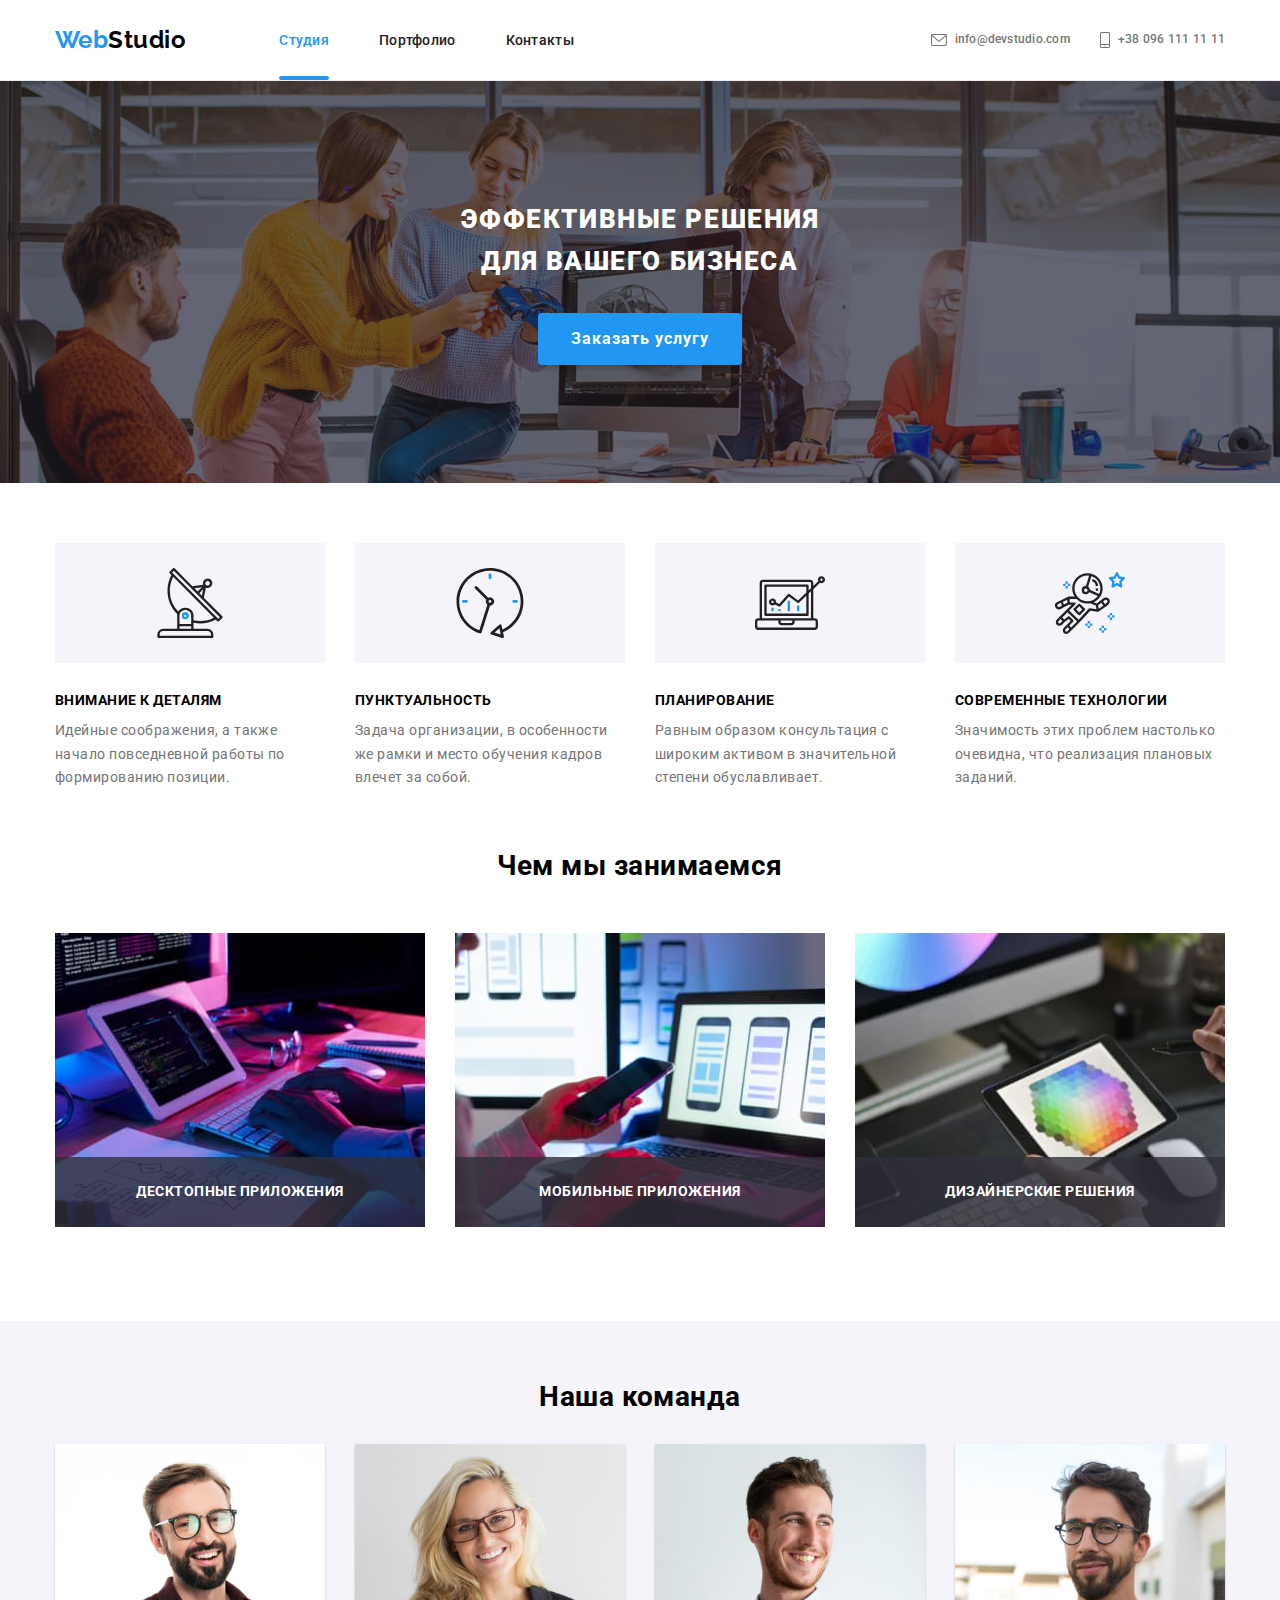
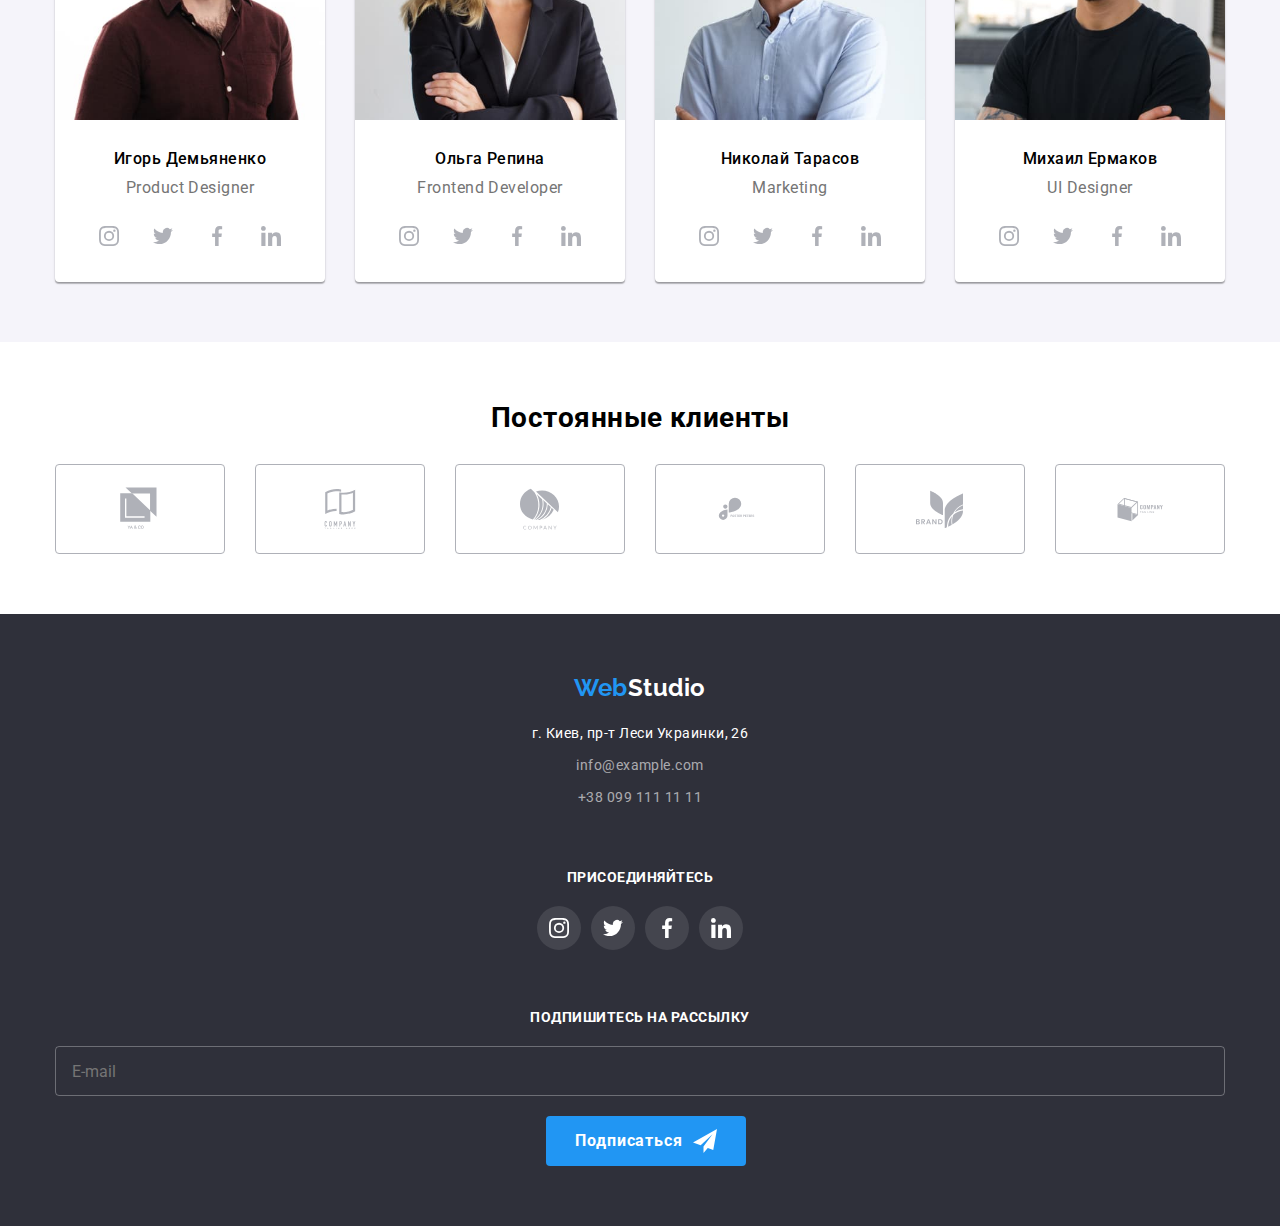
==== commit d3f64dd6: "разметука main в studio для таблетки и пк" ====
--- a/index.html
+++ b/index.html
@@ -177,7 +177,7 @@
       <!-- Our team SECTION-->
       <section class="team">
         <div class="container">
-          <h2 class="sections-title">Наша команда</h2>
+          <h2 class="sections-title sections-title--team">Наша команда</h2>
           <ul class="team__list">
             <li class="team__item">
               <img
@@ -415,7 +415,7 @@
         </div>
       </section>
     </main>
-    <!-- `R-->
+    <!-- FOOTER-->
     <footer class="footer">
       <div class="container container--footer">
         <div class="address-container">
@@ -541,7 +541,7 @@
             Комментарий
             <textarea
               name="feedback"
-              rows="10"
+              rows="5"
               placeholder="Введите текст"
               class="callback-form__input callback-form__input--feedback"
             ></textarea>
--- a/css/main.min.css
+++ b/css/main.min.css
@@ -1,2 +1,2 @@
-.network__list,.features__list,.we-do__list,.team__list,.clients__list,.address__list,.buttons__list,.examples__list{list-style:none;padding:0;margin:0}body{color:var(--primary-text-color);background-color:var(--primary-bg-color);font-family:Roboto, sans-serif;letter-spacing:0.03em}a{text-decoration:none}.container{padding-left:15px;padding-right:15px;margin:0 auto;max-width:480px;min-width:320px}.sections-title{font-weight:700;font-size:28px;line-height:1.17;text-align:center;margin:0;padding:0}.visually-hidden{position:absolute;width:1px;height:1px;margin:-1px;border:0;padding:0;white-space:nowrap;-webkit-clip-path:inset(100%);clip-path:inset(100%);clip:rect(0 0 0 0);overflow:hidden}.no-gap{display:block;max-width:100%}.logo{display:inline-block;font-family:Raleway, sans-serif;font-weight:700;font-size:24px;line-height:1.17}.logo--header{color:#000;padding-top:16px;padding-bottom:16px}.logo--footer{color:#fff}.logo__text{color:#2196f3}.network__list{display:-webkit-box;display:-ms-flexbox;display:flex;-webkit-box-pack:center;-ms-flex-pack:center;justify-content:center;-webkit-box-align:center;-ms-flex-align:center;align-items:center;text-align:center;margin-top:16px}.network__list--footer{margin-top:20px}.network__item:not(:first-child){margin-left:10px}.network__link{display:-webkit-box;display:-ms-flexbox;display:flex;-webkit-box-align:center;-ms-flex-align:center;align-items:center;-webkit-box-pack:center;-ms-flex-pack:center;justify-content:center;border-radius:50%;width:44px;height:44px}.network__link--grey{color:#afb1b8;-webkit-transition:color 250ms cubic-bezier(0.4, 0, 0.2, 1),background-color 250ms cubic-bezier(0.4, 0, 0.2, 1);transition:color 250ms cubic-bezier(0.4, 0, 0.2, 1),background-color 250ms cubic-bezier(0.4, 0, 0.2, 1)}.network__link--white{color:#fff;background-color:rgba(255,255,255,0.1)}.network__link:hover,.network__link:focus{background-color:#2196f3;color:#fff;outline:none}.network__icon{fill:currentColor}.network{margin-top:60px;text-align:center}.network__text{margin:0;padding:0px;color:#fff;font-weight:700;font-size:14px;line-height:1.14;text-transform:uppercase}.page-header{border-bottom:1px solid #ececec}.container--nav{display:-webkit-box;display:-ms-flexbox;display:flex;-webkit-box-align:center;-ms-flex-align:center;align-items:center;-webkit-box-pack:justify;-ms-flex-pack:justify;justify-content:space-between}.mobile-menu{display:none}@media screen and (max-width: 767px){.mobile-menu{position:fixed;top:0;left:0;width:100vw;height:100vh;background-color:#fff;padding:48px 40px;display:-webkit-box;display:-ms-flexbox;display:flex;-webkit-box-orient:vertical;-webkit-box-direction:normal;-ms-flex-direction:column;flex-direction:column;-webkit-box-pack:justify;-ms-flex-pack:justify;justify-content:space-between;-webkit-transform:translate(100%);transform:translate(100%);-webkit-transition:-webkit-transform 250ms cubic-bezier(0.4, 0, 0.2, 1);transition:-webkit-transform 250ms cubic-bezier(0.4, 0, 0.2, 1);transition:transform 250ms cubic-bezier(0.4, 0, 0.2, 1);transition:transform 250ms cubic-bezier(0.4, 0, 0.2, 1), -webkit-transform 250ms cubic-bezier(0.4, 0, 0.2, 1)}.mobile-menu.is-open{-webkit-transform:translate(0%);transform:translate(0%)}.mobile-nav__list{list-style:none;padding:0;margin:0}.mobile-nav__item:not(:first-child){margin-top:32px}.mobile-nav__link{font-weight:500;font-size:40px;line-height:1.17;letter-spacing:0.02em;color:#212121}.mobile-nav__link--active{color:#2196f3}.mobile-contacts{display:block;list-style:none;padding:0;margin:0;margin-bottom:64px}.mobile-contacts__item:not(:first-child){margin-top:32px}.mobile-contacts__link{font-weight:500;letter-spacing:0.02em}.mobile-contacts__link--cell{color:#2196f3;font-size:34px;line-height:1.17}.mobile-contacts__link--mail{color:#757575;font-size:24px;line-height:1.16}.mobile-networks{list-style:none;padding:0;margin:0;margin-top:62px;display:-webkit-box;display:-ms-flexbox;display:flex;-ms-flex-wrap:wrap;flex-wrap:wrap;-webkit-box-align:baseline;-ms-flex-align:baseline;align-items:baseline}.mobile-networks__item:not(:first-child){margin-left:10px}.mobile-networks__item:not(:first-child)::before{content:'';width:0px;height:22px;border:1px solid rgba(33,33,33,0.2);margin-right:10px}.mobile-networks__link{font-weight:500;font-size:18px;line-height:1.22;letter-spacing:0.02em;color:#2196f3}.menu__button{display:-webkit-inline-box;display:-ms-inline-flexbox;display:inline-flex;padding:0;margin:0;border:none;background-color:transparent}.menu__button--close{position:absolute;top:10px;right:15px;-webkit-transition:color 250ms cubic-bezier(0.4, 0, 0.2, 1);transition:color 250ms cubic-bezier(0.4, 0, 0.2, 1)}.menu__button--close:hover,.menu__button--close:focus{color:#2196f3}.icon-close--mobile{fill:currentColor}}@media screen and (max-width: 767px){.nav__list{display:none}}@media screen and (max-width: 767px){.contacts__list{display:none}}.hero{max-width:1600px;margin:0 auto;padding-top:118px;padding-bottom:118px;text-align:center;background-color:#2f303a;background-image:-webkit-gradient(linear, left top, right top, from(rgba(47,48,58,0.4)), to(rgba(47,48,58,0.4))),url(../img/hero.jpg);background-image:linear-gradient(to right, rgba(47,48,58,0.4), rgba(47,48,58,0.4)),url(../img/hero.jpg);background-size:cover;background-repeat:no-repeat}.hero__title{color:#fff;font-weight:900;font-size:26px;line-height:1.61;letter-spacing:0.06em;text-transform:uppercase;margin:0}.hero__buttom{color:#fff;background-color:#2196f3;cursor:pointer;font-weight:700;font-size:16px;line-height:1.87;letter-spacing:0.06em;margin-top:30px;display:inline-block;padding:10px 32px;border-radius:4px;-webkit-box-shadow:0px 4px 4px rgba(0,0,0,0.15);box-shadow:0px 4px 4px rgba(0,0,0,0.15);border:1px solid transparent}.features{padding-top:60px;padding-bottom:60px}.features__item:not(:first-child){margin-top:30px}.features__thumb{background-color:#f5f4fa;display:-webkit-box;display:-ms-flexbox;display:flex;-webkit-box-align:center;-ms-flex-align:center;align-items:center;-webkit-box-pack:center;-ms-flex-pack:center;justify-content:center;padding-top:25px;padding-bottom:25px}.features__title{font-weight:700;font-size:14px;line-height:1.14;text-transform:uppercase;margin:0;padding:0;margin-top:30px;margin-bottom:10px;text-align:center}.features__text{color:#757575;font-weight:400;font-size:14px;line-height:1.71;margin:0;padding:0}.we-do{padding-bottom:94px}@media screen and (max-width: 1200px){.we-do{display:none}}.we-do__list{margin-top:50px;display:-webkit-box;display:-ms-flexbox;display:flex;-ms-flex-wrap:wrap;flex-wrap:wrap;margin-left:calc(-1 * 30px)}.we-do__item{margin-left:30px;-webkit-box-orient:vertical;-webkit-box-direction:normal;-ms-flex-direction:calc(100% / 3 - 30px);flex-direction:calc(100% / 3 - 30px)}.we-do__thumb{position:relative}.we-do__text{position:absolute;bottom:0;width:100%;height:70px;display:-webkit-box;display:-ms-flexbox;display:flex;-webkit-box-pack:center;-ms-flex-pack:center;justify-content:center;-webkit-box-align:center;-ms-flex-align:center;align-items:center;background-color:rgba(47,48,58,0.8);margin:0;padding:0;color:#fff;font-size:14px;line-height:1.14;text-transform:uppercase;text-align:center}.team{padding-top:60px;padding-bottom:60px;background-color:#f5f4fa}.team__list{margin-top:30px}.team__item{background-color:#fff;-webkit-box-shadow:0px 1px 3px rgba(0,0,0,0.12),0px 1px 1px rgba(0,0,0,0.14),0px 2px 1px rgba(0,0,0,0.2);box-shadow:0px 1px 3px rgba(0,0,0,0.12),0px 1px 1px rgba(0,0,0,0.14),0px 2px 1px rgba(0,0,0,0.2);border-radius:0px 0px 4px 4px}.team__item:not(:first-child){margin-top:30px}.teamate-card{padding-top:30px;padding-bottom:24px}.teamate-card__title{font-weight:500;font-size:16px;line-height:1.18;text-align:center;margin:0;padding:0}.teamate-card__text{color:#757575;font-weight:400px;font-size:16px;line-height:1.18;text-align:center;margin:0;padding:0;margin-top:10px}.clients{padding-top:60px;padding-bottom:60px}.sections-title--clients{margin-bottom:30px}.clients__list{display:-webkit-box;display:-ms-flexbox;display:flex;-ms-flex-wrap:wrap;flex-wrap:wrap;-webkit-box-align:center;-ms-flex-align:center;align-items:center;margin:-15px}.clients__item{width:210px;height:90px;margin:15px;-ms-flex-preferred-size:calc((100% - 30px * 2) / 2);flex-basis:calc((100% - 30px * 2) / 2)}.clients__link{display:-webkit-box;display:-ms-flexbox;display:flex;-webkit-box-align:center;-ms-flex-align:center;align-items:center;-webkit-box-pack:center;-ms-flex-pack:center;justify-content:center;width:100%;height:100%;border:1px solid #afb1b8;border-radius:4px;color:#afb1b8;-webkit-transition:color 250ms cubic-bezier(0.4, 0, 0.2, 1),border-color 250ms cubic-bezier(0.4, 0, 0.2, 1);transition:color 250ms cubic-bezier(0.4, 0, 0.2, 1),border-color 250ms cubic-bezier(0.4, 0, 0.2, 1)}.clients__link:focus,.clients__link:hover{border-color:#2196f3;color:#2196f3;outline:none}.clients__icon{fill:currentColor}.footer{background-color:#2f303a;text-align:center}.container--footer{padding-top:60px;padding-bottom:60px}.address{margin-top:20px;font-style:inherit;font-weight:400;font-size:14px;line-height:1.71;text-align:center}.address__list,.address__item:last-child{margin-top:8px}.address__text{color:#fff}.address__link{color:rgba(255,255,255,0.6);-webkit-transition:color 250ms cubic-bezier(0.4, 0, 0.2, 1);transition:color 250ms cubic-bezier(0.4, 0, 0.2, 1)}.address__link:hover,.address__link:focus{color:#2196f3}.subscribe{margin-top:60px;text-align:center}.subscribe__text{margin:0;padding:0;color:#fff;font-weight:700;font-size:14px;line-height:1.14;text-transform:uppercase}.subscribe__form{margin-top:20px}.subscribe__input{padding:15px 16px;width:100%;height:50px;background-color:transparent;border:1px solid rgba(255,255,255,0.3);border-radius:4px;color:rgba(255,255,255,0.6);font-size:16px;line-height:1.25}.subscribe__btn{margin-top:20px;display:-webkit-inline-box;display:-ms-inline-flexbox;display:inline-flex;-webkit-box-pack:center;-ms-flex-pack:center;justify-content:center;-webkit-box-align:center;-ms-flex-align:center;align-items:center;margin-left:12px;padding-top:10px;padding-bottom:10px;width:200px;height:50px;color:#fff;background-color:#2196f3;font-weight:700;font-size:16px;line-height:1.87;letter-spacing:0.06em;border:1px solid transparent;border-radius:4px}.subscribe__icon{margin-left:10px;fill:currentColor}.backdrop{position:fixed;top:0;left:0;width:100%;height:100%;background:rgba(0,0,0,0.2);-webkit-transition:opacity 250ms cubic-bezier(0.4, 0, 0.2, 1),visibility 250ms cubic-bezier(0.4, 0, 0.2, 1);transition:opacity 250ms cubic-bezier(0.4, 0, 0.2, 1),visibility 250ms cubic-bezier(0.4, 0, 0.2, 1)}.backdrop.is-hidden{opacity:0;pointer-events:none;visibility:hidden}.modal{position:absolute;top:50%;left:50%;-webkit-transform:translate(-50%, -50%);transform:translate(-50%, -50%);overflow:auto;padding:40px;max-width:450px;width:100vw;max-height:100vh;background-color:#fff;-webkit-transition:-webkit-transform 250ms cubic-bezier(0.4, 0, 0.2, 1);transition:-webkit-transform 250ms cubic-bezier(0.4, 0, 0.2, 1);transition:transform 250ms cubic-bezier(0.4, 0, 0.2, 1);transition:transform 250ms cubic-bezier(0.4, 0, 0.2, 1), -webkit-transform 250ms cubic-bezier(0.4, 0, 0.2, 1)}.backdrop.is-hidden .modal{top:50%;left:50%;-webkit-transform:translate(-50%, -50%) scale(1.1);transform:translate(-50%, -50%) scale(1.1)}.modal__text{margin:0;padding:0;font-weight:700;font-size:20px;line-height:1.5;text-align:center}.close-button{position:absolute;top:8px;right:8px;display:-webkit-box;display:-ms-flexbox;display:flex;-webkit-box-align:center;-ms-flex-align:center;align-items:center;-webkit-box-pack:center;-ms-flex-pack:center;justify-content:center;width:30px;height:30px;margin-left:auto;background:#fff;border:1px solid rgba(0,0,0,0.1);border-radius:50%;-webkit-transition:color 250ms cubic-bezier(0.4, 0, 0.2, 1);transition:color 250ms cubic-bezier(0.4, 0, 0.2, 1);color:#000000}.close-button:hover,.close-button:focus{color:#2196f3;outline:none}.close-button__icon{fill:currentColor}.callback-form{margin-top:12px}.callback-form__label{display:block;font-weight:normal;font-size:12px;line-height:1.16;letter-spacing:0.01em;color:#757575}.callback-form__label:not(:first-child){margin-top:10px}.callback-form__wraper{position:relative}.callback-form__input{margin-top:4px;padding:11px 42px;width:100%;border:1px solid rgba(33,33,33,0.2);border-radius:4px;-webkit-transition:border-color 250ms cubic-bezier(0.4, 0, 0.2, 1);transition:border-color 250ms cubic-bezier(0.4, 0, 0.2, 1)}.callback-form__input:focus-within{border-color:#2196f3;outline:none}.callback-form__icon{position:absolute;top:50%;left:12px;-webkit-transform:translateY(-50%);transform:translateY(-50%);fill:#212121;-webkit-transition:fill 250ms cubic-bezier(0.4, 0, 0.2, 1);transition:fill 250ms cubic-bezier(0.4, 0, 0.2, 1)}.callback-form__input:focus-within+.callback-form__icon{fill:#2196f3}.callback-form__input--feedback{padding:12px 16px;resize:none}.callback-form__input--feedback::-webkit-input-placeholder{color:rgba(117,117,117,0.5);font-size:14px;line-height:1.14;letter-spacing:0.01em}.callback-form__input--feedback:-ms-input-placeholder{color:rgba(117,117,117,0.5);font-size:14px;line-height:1.14;letter-spacing:0.01em}.callback-form__input--feedback::-ms-input-placeholder{color:rgba(117,117,117,0.5);font-size:14px;line-height:1.14;letter-spacing:0.01em}.callback-form__input--feedback::placeholder{color:rgba(117,117,117,0.5);font-size:14px;line-height:1.14;letter-spacing:0.01em}.submit-button{display:block;margin-top:30px;margin-left:auto;margin-right:auto;padding:10px 55px;color:#fff;background-color:#2196f3;border:1px solid transparent;border-radius:4px;-webkit-box-shadow:0px 4px 4px rgba(0,0,0,0.15);box-shadow:0px 4px 4px rgba(0,0,0,0.15);-webkit-transition:background-color 250ms cubic-bezier(0.4, 0, 0.2, 1);transition:background-color 250ms cubic-bezier(0.4, 0, 0.2, 1)}.submit-button:hover,.submit-button:focus{background-color:#188ce8}.checkbox{margin-top:20px}.checkbox__link{color:#2196f3;text-decoration:underline}.checkbox__label{position:relative;display:-webkit-inline-box;display:-ms-inline-flexbox;display:inline-flex;-webkit-box-align:center;-ms-flex-align:center;align-items:center;-webkit-box-pack:center;-ms-flex-pack:center;justify-content:center}.checkbox__input{opacity:0}.checkbox__icon{position:absolute;top:50%;left:0px;-webkit-transform:translateY(-50%);transform:translateY(-50%);-webkit-transition:opacity 250ms cubic-bezier(0.4, 0, 0.2, 1);transition:opacity 250ms cubic-bezier(0.4, 0, 0.2, 1)}.checkbox__icon--check{opacity:0}.checkbox__input:checked ~ .checkbox__icon--check{opacity:1}.checkbox__input:checked ~ .checkbox__icon--uncheck{opacity:0}.checkbox__text{margin-left:7px;color:#757575;font-size:12px;line-height:1.16}.examples{padding-top:60px;padding-bottom:60px}.buttons__list{display:-webkit-box;display:-ms-flexbox;display:flex}@media screen and (max-width: 767px){.buttons__list{-ms-flex-wrap:wrap;flex-wrap:wrap;margin-left:-8px;margin-top:-15px}}@media screen and (max-width: 767px){.buttons__item{margin-left:8px;margin-top:15px}}.button{background-color:#f5f4fa;color:#212121;font-family:inherit;font-weight:500;font-size:16px;line-height:1.62;text-align:center;border:1px solid transparent;padding:6px 22px;border-radius:4px;-webkit-transition:color 250ms cubic-bezier(0.4, 0, 0.2, 1),background-color 250ms cubic-bezier(0.4, 0, 0.2, 1),-webkit-box-shadow 250ms cubic-bezier(0.4, 0, 0.2, 1);transition:color 250ms cubic-bezier(0.4, 0, 0.2, 1),background-color 250ms cubic-bezier(0.4, 0, 0.2, 1),-webkit-box-shadow 250ms cubic-bezier(0.4, 0, 0.2, 1);transition:color 250ms cubic-bezier(0.4, 0, 0.2, 1),background-color 250ms cubic-bezier(0.4, 0, 0.2, 1),box-shadow 250ms cubic-bezier(0.4, 0, 0.2, 1);transition:color 250ms cubic-bezier(0.4, 0, 0.2, 1),background-color 250ms cubic-bezier(0.4, 0, 0.2, 1),box-shadow 250ms cubic-bezier(0.4, 0, 0.2, 1),-webkit-box-shadow 250ms cubic-bezier(0.4, 0, 0.2, 1)}.button:hover,.button:focus,.button:active{color:#fff;background-color:#2196f3;-webkit-box-shadow:0px 3px 1px rgba(0,0,0,0.1),0px 1px 2px rgba(0,0,0,0.08),0px 2px 2px rgba(0,0,0,0.12);box-shadow:0px 3px 1px rgba(0,0,0,0.1),0px 1px 2px rgba(0,0,0,0.08),0px 2px 2px rgba(0,0,0,0.12);outline:none}.examples__list{margin-top:40px}@media screen and (max-width: 767px){.examples__element:not(:first-child){margin-top:30px}}.example__link{display:block;-webkit-transition:-webkit-box-shadow 250ms cubic-bezier(0.4, 0, 0.2, 1);transition:-webkit-box-shadow 250ms cubic-bezier(0.4, 0, 0.2, 1);transition:box-shadow 250ms cubic-bezier(0.4, 0, 0.2, 1);transition:box-shadow 250ms cubic-bezier(0.4, 0, 0.2, 1), -webkit-box-shadow 250ms cubic-bezier(0.4, 0, 0.2, 1)}.example__link:hover,.example__link:focus{-webkit-box-shadow:0px 1px 1px rgba(0,0,0,0.12),0px 4px 4px rgba(0,0,0,0.06),1px 4px 6px rgba(0,0,0,0.16);box-shadow:0px 1px 1px rgba(0,0,0,0.12),0px 4px 4px rgba(0,0,0,0.06),1px 4px 6px rgba(0,0,0,0.16);outline:none}.thumb{position:relative;overflow:hidden}.overlay{position:absolute;bottom:0;left:0;-webkit-transform:translateY(101%);transform:translateY(101%);width:100%;height:100%;background-color:rgba(33,150,243,0.9);-webkit-transition:-webkit-transform 250ms cubic-bezier(0.4, 0, 0.2, 1);transition:-webkit-transform 250ms cubic-bezier(0.4, 0, 0.2, 1);transition:transform 250ms cubic-bezier(0.4, 0, 0.2, 1);transition:transform 250ms cubic-bezier(0.4, 0, 0.2, 1), -webkit-transform 250ms cubic-bezier(0.4, 0, 0.2, 1)}.example__link:hover .overlay,.example__link:focus .overlay{-webkit-transform:translateY(0);transform:translateY(0)}.overlay__text{margin:0;padding:63px 20px;color:#fff;font-size:18px;line-height:1.56}.example__text{padding:20px 24px;border:1px solid #eeeeee;border-top:none}.example__title{color:#212121;font-weight:700;font-size:18px;line-height:2;letter-spacing:0.06em;margin:0;padding:0}.example__type{color:#757575;font-weight:400;font-size:16px;line-height:1.87;letter-spacing:0.03em;margin:0;padding:0;margin-top:4px}
+.network__list,.nav__list,.contacts__list,.features__list,.we-do__list,.team__list,.clients__list,.address__list,.buttons__list,.examples__list{list-style:none;padding:0;margin:0}body{color:var(--primary-text-color);background-color:var(--primary-bg-color);font-family:Roboto, sans-serif;letter-spacing:0.03em}a{text-decoration:none}.container{padding-left:15px;padding-right:15px;margin:0 auto;max-width:480px;min-width:320px}@media screen and (min-width: 768px){.container{max-width:768px}}@media screen and (min-width: 768px) and (min-width: 1200px){.container{max-width:1200px}}.sections-title{font-weight:700;font-size:28px;line-height:1.17;text-align:center;margin:0;padding:0}.visually-hidden{position:absolute;width:1px;height:1px;margin:-1px;border:0;padding:0;white-space:nowrap;-webkit-clip-path:inset(100%);clip-path:inset(100%);clip:rect(0 0 0 0);overflow:hidden}.no-gap{display:block;max-width:100%}.logo{display:inline-block;font-family:Raleway, sans-serif;font-weight:700;font-size:24px;line-height:1.17}.logo--header{color:#000;padding-top:16px;padding-bottom:16px}.logo--footer{color:#fff}.logo__text{color:#2196f3}.network__list{display:-webkit-box;display:-ms-flexbox;display:flex;-webkit-box-pack:center;-ms-flex-pack:center;justify-content:center;-webkit-box-align:center;-ms-flex-align:center;align-items:center;text-align:center;margin-top:16px}.network__list--footer{margin-top:20px}.network__item:not(:first-child){margin-left:10px}.network__link{display:-webkit-box;display:-ms-flexbox;display:flex;-webkit-box-align:center;-ms-flex-align:center;align-items:center;-webkit-box-pack:center;-ms-flex-pack:center;justify-content:center;border-radius:50%;width:44px;height:44px}.network__link--grey{color:#afb1b8;-webkit-transition:color 250ms cubic-bezier(0.4, 0, 0.2, 1),background-color 250ms cubic-bezier(0.4, 0, 0.2, 1);transition:color 250ms cubic-bezier(0.4, 0, 0.2, 1),background-color 250ms cubic-bezier(0.4, 0, 0.2, 1)}.network__link--white{color:#fff;background-color:rgba(255,255,255,0.1)}.network__link:hover,.network__link:focus{background-color:#2196f3;color:#fff;outline:none}.network__icon{fill:currentColor}.network{margin-top:60px;text-align:center}.network__text{margin:0;padding:0px;color:#fff;font-weight:700;font-size:14px;line-height:1.14;text-transform:uppercase}.page-header{border-bottom:1px solid #ececec}.container--nav{display:-webkit-box;display:-ms-flexbox;display:flex;-webkit-box-align:center;-ms-flex-align:center;align-items:center;-webkit-box-pack:justify;-ms-flex-pack:justify;justify-content:space-between}@media screen and (max-width: 767px){.nav__list{display:none}}@media screen and (min-width: 768px){.nav__list{display:-webkit-box;display:-ms-flexbox;display:flex;-webkit-box-align:center;-ms-flex-align:center;align-items:center;-webkit-box-pack:justify;-ms-flex-pack:justify;justify-content:space-between;margin-left:88px}}@media screen and (min-width: 768px) and (min-width: 1200px){.nav__list{margin-left:93px}}.nav{display:-webkit-box;display:-ms-flexbox;display:flex;-webkit-box-align:center;-ms-flex-align:center;align-items:center;-webkit-box-pack:justify;-ms-flex-pack:justify;justify-content:space-between}.nav__item:not(:first-child){margin-left:50px}.nav__link{color:#212121;font-weight:500;font-size:14px;line-height:1.14;letter-spacing:0.02em;padding-top:32px;padding-bottom:32px;-webkit-transition:color 250ms cubic-bezier(0.4, 0, 0.2, 1);transition:color 250ms cubic-bezier(0.4, 0, 0.2, 1)}.nav__link:hover,.nav__link:focus{color:#2196f3}.nav__link--active{color:#2196f3;position:relative}.nav__link--active::after{position:absolute;bottom:0;content:'';display:block;width:100%;height:4px;margin-top:28px;background-color:#2196f3;border-radius:2px}@media screen and (max-width: 767px){.contacts__list{display:none}}@media screen and (min-width: 768px){.contacts__list{display:-webkit-box;display:-ms-flexbox;display:flex;-webkit-box-orient:vertical;-webkit-box-direction:normal;-ms-flex-direction:column;flex-direction:column;-webkit-box-align:center;-ms-flex-align:center;align-items:center;-webkit-box-pack:center;-ms-flex-pack:center;justify-content:center;padding-top:21px;padding-bottom:21px}}@media screen and (min-width: 1200px){.contacts__list{-webkit-box-orient:horizontal;-webkit-box-direction:normal;-ms-flex-direction:row;flex-direction:row;padding-top:32px;padding-bottom:32px}}@media screen and (max-width: 1199px){.contacts__item:last-child{margin-top:10px}}@media screen and (min-width: 1200px){.contacts__item:last-child{margin-left:30px}}.contacts__link{color:#757575;font-weight:500;font-size:12px;line-height:1.16;letter-spacing:0.02em;display:-webkit-box;display:-ms-flexbox;display:flex;-webkit-box-align:center;-ms-flex-align:center;align-items:center;-webkit-transition:color 250ms var(--bazier);transition:color 250ms var(--bazier)}.contacts__link:hover,.contacts__link:focus{color:#2196f3}.contacts__icon{margin-right:8px;text-align:center;fill:currentColor}.hero{max-width:1600px;margin:0 auto;padding-top:118px;padding-bottom:118px;text-align:center;background-color:#2f303a;background-image:-webkit-gradient(linear, left top, right top, from(rgba(47,48,58,0.4)), to(rgba(47,48,58,0.4))),url(../img/hero.jpg);background-image:linear-gradient(to right, rgba(47,48,58,0.4), rgba(47,48,58,0.4)),url(../img/hero.jpg);background-size:cover;background-repeat:no-repeat}.hero__title{color:#fff;font-weight:900;font-size:26px;line-height:1.61;letter-spacing:0.06em;text-transform:uppercase;margin:0}.hero__buttom{color:#fff;background-color:#2196f3;cursor:pointer;font-weight:700;font-size:16px;line-height:1.87;letter-spacing:0.06em;margin-top:30px;display:inline-block;padding:10px 32px;border-radius:4px;-webkit-box-shadow:0px 4px 4px rgba(0,0,0,0.15);box-shadow:0px 4px 4px rgba(0,0,0,0.15);border:1px solid transparent}.features{padding-top:60px;padding-bottom:60px}@media screen and (min-width: 768px){.features__list{display:-webkit-box;display:-ms-flexbox;display:flex;-ms-flex-wrap:wrap;flex-wrap:wrap;margin:-15px}}@media screen and (max-width: 767px){.features__item:not(:first-child){margin-top:30px}}@media screen and (min-width: 768px){.features__item{margin:15px;-ms-flex-preferred-size:calc((100% - 30px * 2) / 2);flex-basis:calc((100% - 30px * 2) / 2)}}@media screen and (min-width: 1200px){.features__item{margin:15px;-ms-flex-preferred-size:calc((100% - 30px * 4) / 4);flex-basis:calc((100% - 30px * 4) / 4)}}.features__thumb{background-color:#f5f4fa;display:-webkit-box;display:-ms-flexbox;display:flex;-webkit-box-align:center;-ms-flex-align:center;align-items:center;-webkit-box-pack:center;-ms-flex-pack:center;justify-content:center;padding-top:25px;padding-bottom:25px}.features__title{font-weight:700;font-size:14px;line-height:1.14;text-transform:uppercase;margin:0;padding:0;margin-top:30px;margin-bottom:10px}@media screen and (max-width: 767px){.features__title{text-align:center}}.features__text{color:#757575;font-weight:400;font-size:14px;line-height:1.71;margin:0;padding:0}.we-do{padding-bottom:94px}@media screen and (max-width: 1200px){.we-do{display:none}}.we-do__list{margin-top:50px;display:-webkit-box;display:-ms-flexbox;display:flex;-ms-flex-wrap:wrap;flex-wrap:wrap;margin-left:calc(-1 * 30px)}.we-do__item{margin-left:30px;-webkit-box-orient:vertical;-webkit-box-direction:normal;-ms-flex-direction:calc(100% / 3 - 30px);flex-direction:calc(100% / 3 - 30px)}.we-do__thumb{position:relative}.we-do__text{position:absolute;bottom:0;width:100%;height:70px;display:-webkit-box;display:-ms-flexbox;display:flex;-webkit-box-pack:center;-ms-flex-pack:center;justify-content:center;-webkit-box-align:center;-ms-flex-align:center;align-items:center;background-color:rgba(47,48,58,0.8);margin:0;padding:0;color:#fff;font-size:14px;line-height:1.14;text-transform:uppercase;text-align:center}.team{padding-top:60px;padding-bottom:60px;background-color:#f5f4fa}.sections-title--team{margin-bottom:30px}@media screen and (min-width: 768px){.team__list{display:-webkit-box;display:-ms-flexbox;display:flex;-ms-flex-wrap:wrap;flex-wrap:wrap;margin:-15px}}.team__item{background-color:#fff;-webkit-box-shadow:0px 1px 3px rgba(0,0,0,0.12),0px 1px 1px rgba(0,0,0,0.14),0px 2px 1px rgba(0,0,0,0.2);box-shadow:0px 1px 3px rgba(0,0,0,0.12),0px 1px 1px rgba(0,0,0,0.14),0px 2px 1px rgba(0,0,0,0.2);border-radius:0px 0px 4px 4px}@media screen and (max-width: 767px){.team__item:not(:first-child){margin-top:30px}}@media screen and (min-width: 768px){.team__item{margin:15px;-ms-flex-preferred-size:calc((100% - 30px * 2) / 2);flex-basis:calc((100% - 30px * 2) / 2)}}@media screen and (min-width: 1200px){.team__item{margin:15px;-ms-flex-preferred-size:calc((100% - 30px * 4) / 4);flex-basis:calc((100% - 30px * 4) / 4)}}.teamate-card{padding-top:30px;padding-bottom:24px}.teamate-card__title{font-weight:500;font-size:16px;line-height:1.18;text-align:center;margin:0;padding:0}.teamate-card__text{color:#757575;font-weight:400px;font-size:16px;line-height:1.18;text-align:center;margin:0;padding:0;margin-top:10px}.clients{padding-top:60px;padding-bottom:60px}.sections-title--clients{margin-bottom:30px}.clients__list{display:-webkit-box;display:-ms-flexbox;display:flex;-ms-flex-wrap:wrap;flex-wrap:wrap;-webkit-box-align:center;-ms-flex-align:center;align-items:center;margin:-15px}.clients__item{width:210px;height:90px;margin:15px;-ms-flex-preferred-size:calc((100% - 30px * 2) / 2);flex-basis:calc((100% - 30px * 2) / 2)}@media screen and (min-width: 768px){.clients__item{-ms-flex-preferred-size:calc((100% - 30px * 3) / 3);flex-basis:calc((100% - 30px * 3) / 3)}}@media screen and (min-width: 1200px){.clients__item{-ms-flex-preferred-size:calc((100% - 30px * 6) / 6);flex-basis:calc((100% - 30px * 6) / 6)}}.clients__link{display:-webkit-box;display:-ms-flexbox;display:flex;-webkit-box-align:center;-ms-flex-align:center;align-items:center;-webkit-box-pack:center;-ms-flex-pack:center;justify-content:center;width:100%;height:100%;border:1px solid #afb1b8;border-radius:4px;color:#afb1b8;-webkit-transition:color 250ms cubic-bezier(0.4, 0, 0.2, 1),border-color 250ms cubic-bezier(0.4, 0, 0.2, 1);transition:color 250ms cubic-bezier(0.4, 0, 0.2, 1),border-color 250ms cubic-bezier(0.4, 0, 0.2, 1)}.clients__link:focus,.clients__link:hover{border-color:#2196f3;color:#2196f3;outline:none}.clients__icon{fill:currentColor}.footer{background-color:#2f303a;text-align:center}.container--footer{padding-top:60px;padding-bottom:60px}.address{margin-top:20px;font-style:inherit;font-weight:400;font-size:14px;line-height:1.71;text-align:center}.address__list,.address__item:last-child{margin-top:8px}.address__text{color:#fff}.address__link{color:rgba(255,255,255,0.6);-webkit-transition:color 250ms cubic-bezier(0.4, 0, 0.2, 1);transition:color 250ms cubic-bezier(0.4, 0, 0.2, 1)}.address__link:hover,.address__link:focus{color:#2196f3}.subscribe{margin-top:60px;text-align:center}.subscribe__text{margin:0;padding:0;color:#fff;font-weight:700;font-size:14px;line-height:1.14;text-transform:uppercase}.subscribe__form{margin-top:20px}.subscribe__input{padding:15px 16px;width:100%;height:50px;background-color:transparent;border:1px solid rgba(255,255,255,0.3);border-radius:4px;color:rgba(255,255,255,0.6);font-size:16px;line-height:1.25}.subscribe__btn{margin-top:20px;display:-webkit-inline-box;display:-ms-inline-flexbox;display:inline-flex;-webkit-box-pack:center;-ms-flex-pack:center;justify-content:center;-webkit-box-align:center;-ms-flex-align:center;align-items:center;margin-left:12px;padding-top:10px;padding-bottom:10px;width:200px;height:50px;color:#fff;background-color:#2196f3;font-weight:700;font-size:16px;line-height:1.87;letter-spacing:0.06em;border:1px solid transparent;border-radius:4px}.subscribe__icon{margin-left:10px;fill:currentColor}.backdrop{position:fixed;top:0;left:0;width:100%;height:100%;overflow-y:scroll;background:rgba(0,0,0,0.2);-webkit-transition:opacity 250ms cubic-bezier(0.4, 0, 0.2, 1),visibility 250ms cubic-bezier(0.4, 0, 0.2, 1);transition:opacity 250ms cubic-bezier(0.4, 0, 0.2, 1),visibility 250ms cubic-bezier(0.4, 0, 0.2, 1);padding:93px 15px}.backdrop.is-hidden{opacity:0;pointer-events:none;visibility:hidden}.modal{padding:40px;position:relative;background-color:#fff;-webkit-transition:-webkit-transform 250ms cubic-bezier(0.4, 0, 0.2, 1);transition:-webkit-transform 250ms cubic-bezier(0.4, 0, 0.2, 1);transition:transform 250ms cubic-bezier(0.4, 0, 0.2, 1);transition:transform 250ms cubic-bezier(0.4, 0, 0.2, 1), -webkit-transform 250ms cubic-bezier(0.4, 0, 0.2, 1)}.backdrop.is-hidden .modal{top:50%;left:50%;-webkit-transform:translate(-50%, -50%) scale(1.1);transform:translate(-50%, -50%) scale(1.1)}.modal__text{margin:0;padding:0;font-weight:700;font-size:20px;line-height:1.5;text-align:center}.close-button{position:absolute;top:8px;right:8px;display:-webkit-box;display:-ms-flexbox;display:flex;-webkit-box-align:center;-ms-flex-align:center;align-items:center;-webkit-box-pack:center;-ms-flex-pack:center;justify-content:center;width:30px;height:30px;margin-left:auto;background:#fff;border:1px solid rgba(0,0,0,0.1);border-radius:50%;-webkit-transition:color 250ms cubic-bezier(0.4, 0, 0.2, 1);transition:color 250ms cubic-bezier(0.4, 0, 0.2, 1);color:#000000}.close-button:hover,.close-button:focus{color:#2196f3;outline:none}.close-button__icon{fill:currentColor}.callback-form{margin-top:12px}.callback-form__label{display:block;font-weight:normal;font-size:12px;line-height:1.16;letter-spacing:0.01em;color:#757575}.callback-form__label:not(:first-child){margin-top:10px}.callback-form__wraper{position:relative}.callback-form__input{margin-top:4px;padding:11px 42px;width:100%;border:1px solid rgba(33,33,33,0.2);border-radius:4px;-webkit-transition:border-color 250ms cubic-bezier(0.4, 0, 0.2, 1);transition:border-color 250ms cubic-bezier(0.4, 0, 0.2, 1)}.callback-form__input:focus-within{border-color:#2196f3;outline:none}.callback-form__icon{position:absolute;top:50%;left:12px;-webkit-transform:translateY(-50%);transform:translateY(-50%);fill:#212121;-webkit-transition:fill 250ms cubic-bezier(0.4, 0, 0.2, 1);transition:fill 250ms cubic-bezier(0.4, 0, 0.2, 1)}.callback-form__input:focus-within+.callback-form__icon{fill:#2196f3}.callback-form__input--feedback{padding:12px 16px;resize:none}.callback-form__input--feedback::-webkit-input-placeholder{color:rgba(117,117,117,0.5);font-size:14px;line-height:1.14;letter-spacing:0.01em}.callback-form__input--feedback:-ms-input-placeholder{color:rgba(117,117,117,0.5);font-size:14px;line-height:1.14;letter-spacing:0.01em}.callback-form__input--feedback::-ms-input-placeholder{color:rgba(117,117,117,0.5);font-size:14px;line-height:1.14;letter-spacing:0.01em}.callback-form__input--feedback::placeholder{color:rgba(117,117,117,0.5);font-size:14px;line-height:1.14;letter-spacing:0.01em}.submit-button{display:block;margin-top:30px;margin-left:auto;margin-right:auto;padding:10px 55px;color:#fff;background-color:#2196f3;border:1px solid transparent;border-radius:4px;-webkit-box-shadow:0px 4px 4px rgba(0,0,0,0.15);box-shadow:0px 4px 4px rgba(0,0,0,0.15);-webkit-transition:background-color 250ms cubic-bezier(0.4, 0, 0.2, 1);transition:background-color 250ms cubic-bezier(0.4, 0, 0.2, 1)}.submit-button:hover,.submit-button:focus{background-color:#188ce8}.checkbox{margin-top:20px}.checkbox__link{color:#2196f3;text-decoration:underline}.checkbox__label{position:relative;display:-webkit-inline-box;display:-ms-inline-flexbox;display:inline-flex;-webkit-box-align:center;-ms-flex-align:center;align-items:center;-webkit-box-pack:center;-ms-flex-pack:center;justify-content:center}.checkbox__input{opacity:0}.checkbox__icon{position:absolute;top:50%;left:0px;-webkit-transform:translateY(-50%);transform:translateY(-50%);-webkit-transition:opacity 250ms cubic-bezier(0.4, 0, 0.2, 1);transition:opacity 250ms cubic-bezier(0.4, 0, 0.2, 1)}.checkbox__icon--check{opacity:0}.checkbox__input:checked ~ .checkbox__icon--check{opacity:1}.checkbox__input:checked ~ .checkbox__icon--uncheck{opacity:0}.checkbox__text{margin-left:7px;color:#757575;font-size:12px;line-height:1.16}.examples{padding-top:60px;padding-bottom:60px}.buttons__list{display:-webkit-box;display:-ms-flexbox;display:flex}@media screen and (max-width: 767px){.buttons__list{-ms-flex-wrap:wrap;flex-wrap:wrap;margin-left:-8px;margin-top:-15px}}@media screen and (max-width: 767px){.buttons__item{margin-left:8px;margin-top:15px}}.button{background-color:#f5f4fa;color:#212121;font-family:inherit;font-weight:500;font-size:16px;line-height:1.62;text-align:center;border:1px solid transparent;padding:6px 22px;border-radius:4px;-webkit-transition:color 250ms cubic-bezier(0.4, 0, 0.2, 1),background-color 250ms cubic-bezier(0.4, 0, 0.2, 1),-webkit-box-shadow 250ms cubic-bezier(0.4, 0, 0.2, 1);transition:color 250ms cubic-bezier(0.4, 0, 0.2, 1),background-color 250ms cubic-bezier(0.4, 0, 0.2, 1),-webkit-box-shadow 250ms cubic-bezier(0.4, 0, 0.2, 1);transition:color 250ms cubic-bezier(0.4, 0, 0.2, 1),background-color 250ms cubic-bezier(0.4, 0, 0.2, 1),box-shadow 250ms cubic-bezier(0.4, 0, 0.2, 1);transition:color 250ms cubic-bezier(0.4, 0, 0.2, 1),background-color 250ms cubic-bezier(0.4, 0, 0.2, 1),box-shadow 250ms cubic-bezier(0.4, 0, 0.2, 1),-webkit-box-shadow 250ms cubic-bezier(0.4, 0, 0.2, 1)}.button:hover,.button:focus,.button:active{color:#fff;background-color:#2196f3;-webkit-box-shadow:0px 3px 1px rgba(0,0,0,0.1),0px 1px 2px rgba(0,0,0,0.08),0px 2px 2px rgba(0,0,0,0.12);box-shadow:0px 3px 1px rgba(0,0,0,0.1),0px 1px 2px rgba(0,0,0,0.08),0px 2px 2px rgba(0,0,0,0.12);outline:none}.examples__list{margin-top:40px}@media screen and (max-width: 767px){.examples__element:not(:first-child){margin-top:30px}}.example__link{display:block;-webkit-transition:-webkit-box-shadow 250ms cubic-bezier(0.4, 0, 0.2, 1);transition:-webkit-box-shadow 250ms cubic-bezier(0.4, 0, 0.2, 1);transition:box-shadow 250ms cubic-bezier(0.4, 0, 0.2, 1);transition:box-shadow 250ms cubic-bezier(0.4, 0, 0.2, 1), -webkit-box-shadow 250ms cubic-bezier(0.4, 0, 0.2, 1)}.example__link:hover,.example__link:focus{-webkit-box-shadow:0px 1px 1px rgba(0,0,0,0.12),0px 4px 4px rgba(0,0,0,0.06),1px 4px 6px rgba(0,0,0,0.16);box-shadow:0px 1px 1px rgba(0,0,0,0.12),0px 4px 4px rgba(0,0,0,0.06),1px 4px 6px rgba(0,0,0,0.16);outline:none}.thumb{position:relative;overflow:hidden}.overlay{position:absolute;bottom:0;left:0;-webkit-transform:translateY(101%);transform:translateY(101%);width:100%;height:100%;background-color:rgba(33,150,243,0.9);-webkit-transition:-webkit-transform 250ms cubic-bezier(0.4, 0, 0.2, 1);transition:-webkit-transform 250ms cubic-bezier(0.4, 0, 0.2, 1);transition:transform 250ms cubic-bezier(0.4, 0, 0.2, 1);transition:transform 250ms cubic-bezier(0.4, 0, 0.2, 1), -webkit-transform 250ms cubic-bezier(0.4, 0, 0.2, 1)}.example__link:hover .overlay,.example__link:focus .overlay{-webkit-transform:translateY(0);transform:translateY(0)}.overlay__text{margin:0;padding:63px 20px;color:#fff;font-size:18px;line-height:1.56}.example__text{padding:20px 24px;border:1px solid #eeeeee;border-top:none}.example__title{color:#212121;font-weight:700;font-size:18px;line-height:2;letter-spacing:0.06em;margin:0;padding:0}.example__type{color:#757575;font-weight:400;font-size:16px;line-height:1.87;letter-spacing:0.03em;margin:0;padding:0;margin-top:4px}.mobile-menu,.menu__button{display:none}@media screen and (max-width: 767px){.mobile-menu{position:fixed;top:0;left:0;width:100vw;height:100vh;background-color:#fff;padding:48px 40px;display:-webkit-box;display:-ms-flexbox;display:flex;-webkit-box-orient:vertical;-webkit-box-direction:normal;-ms-flex-direction:column;flex-direction:column;-webkit-box-pack:justify;-ms-flex-pack:justify;justify-content:space-between;-webkit-transform:translate(100%);transform:translate(100%);-webkit-transition:-webkit-transform 250ms cubic-bezier(0.4, 0, 0.2, 1);transition:-webkit-transform 250ms cubic-bezier(0.4, 0, 0.2, 1);transition:transform 250ms cubic-bezier(0.4, 0, 0.2, 1);transition:transform 250ms cubic-bezier(0.4, 0, 0.2, 1), -webkit-transform 250ms cubic-bezier(0.4, 0, 0.2, 1)}.mobile-menu.is-open{-webkit-transform:translate(0%);transform:translate(0%)}.mobile-nav__list{list-style:none;padding:0;margin:0}.mobile-nav__item:not(:first-child){margin-top:32px}.mobile-nav__link{font-weight:500;font-size:40px;line-height:1.17;letter-spacing:0.02em;color:#212121}.mobile-nav__link--active{color:#2196f3}.mobile-contacts{display:block;list-style:none;padding:0;margin:0;margin-bottom:64px}.mobile-contacts__item:not(:first-child){margin-top:32px}.mobile-contacts__link{font-weight:500;letter-spacing:0.02em}.mobile-contacts__link--cell{color:#2196f3;font-size:34px;line-height:1.17}.mobile-contacts__link--mail{color:#757575;font-size:24px;line-height:1.16}.mobile-networks{list-style:none;padding:0;margin:0;margin-top:62px;display:-webkit-box;display:-ms-flexbox;display:flex;-ms-flex-wrap:wrap;flex-wrap:wrap;-webkit-box-align:baseline;-ms-flex-align:baseline;align-items:baseline}.mobile-networks__item:not(:first-child){margin-left:10px}.mobile-networks__item:not(:first-child)::before{content:'';width:0px;height:22px;border:1px solid rgba(33,33,33,0.2);margin-right:10px}.mobile-networks__link{font-weight:500;font-size:18px;line-height:1.22;letter-spacing:0.02em;color:#2196f3}.menu__button{display:-webkit-inline-box;display:-ms-inline-flexbox;display:inline-flex;padding:0;margin:0;border:none;background-color:transparent}.menu__button--close{position:absolute;top:10px;right:15px;-webkit-transition:color 250ms cubic-bezier(0.4, 0, 0.2, 1);transition:color 250ms cubic-bezier(0.4, 0, 0.2, 1)}.menu__button--close:hover,.menu__button--close:focus{color:#2196f3}.icon-close--mobile{fill:currentColor}}
 /*# sourceMappingURL=main.min.css.map */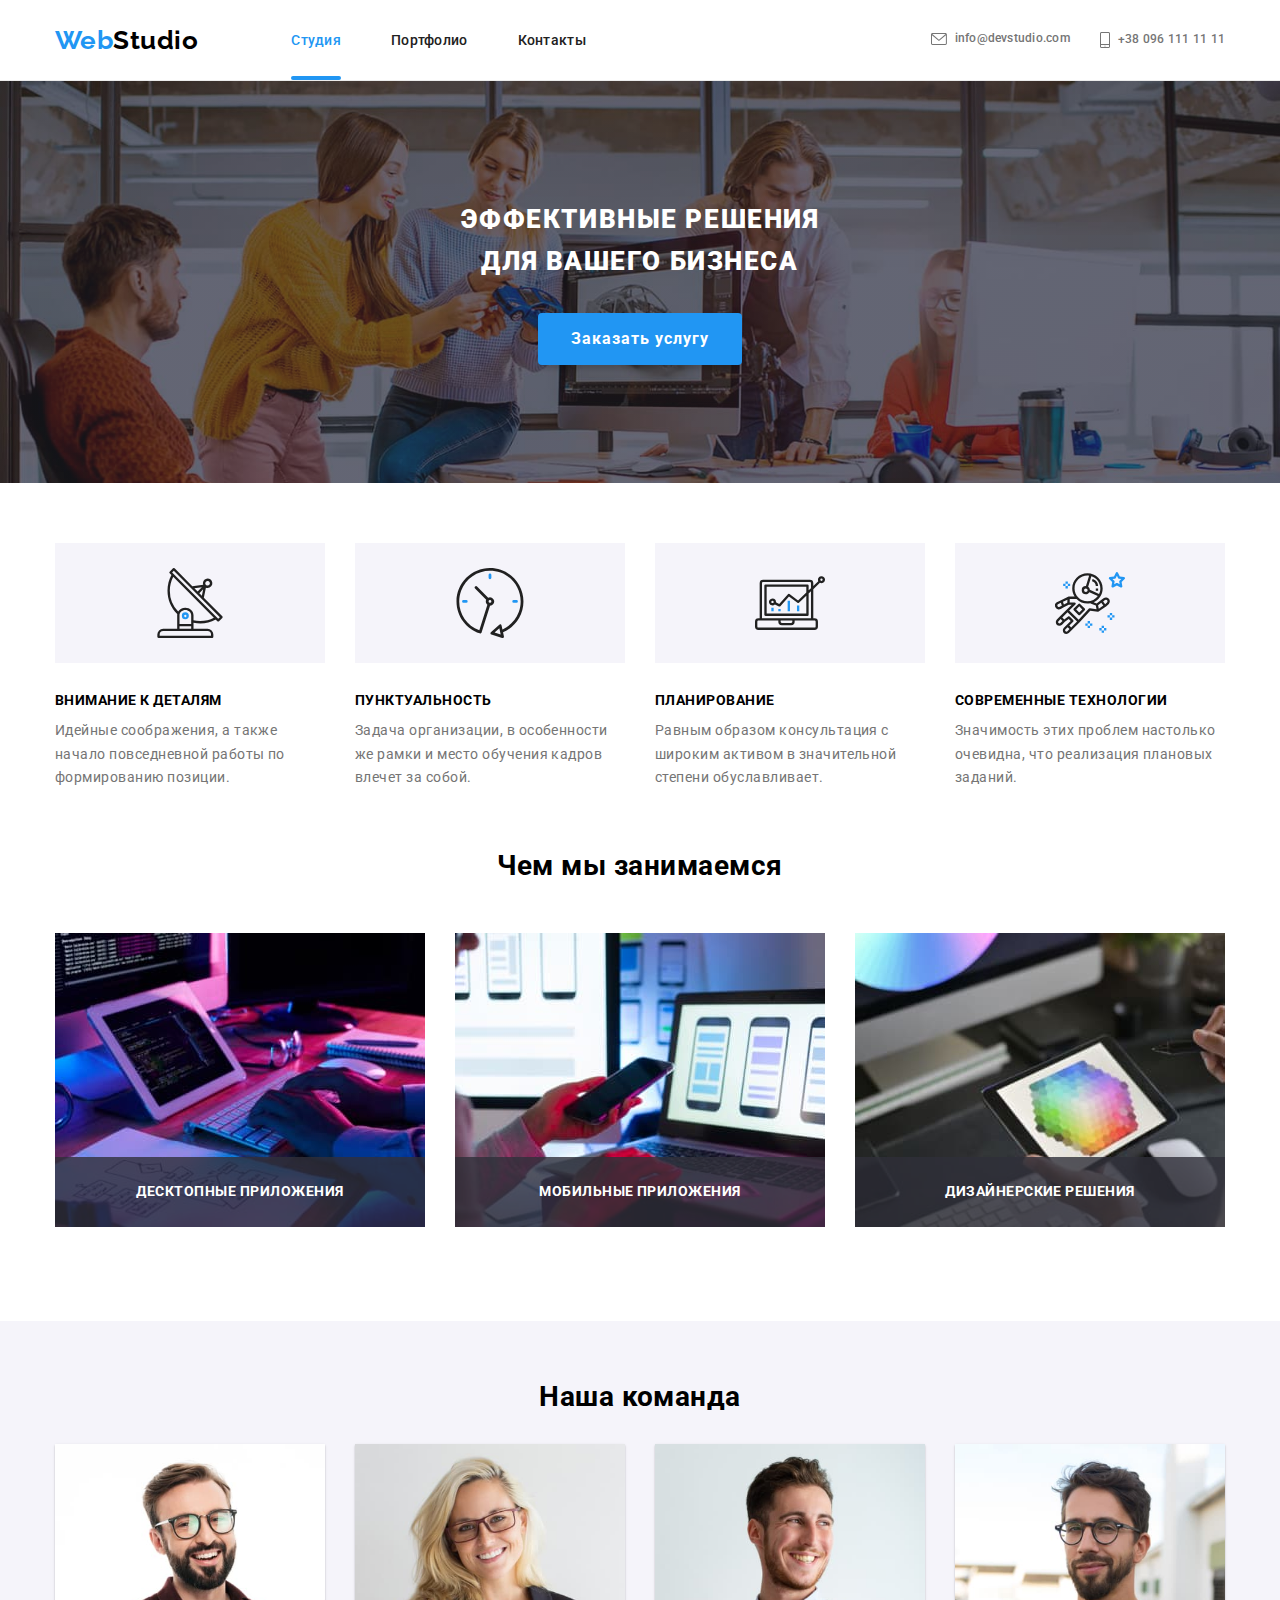
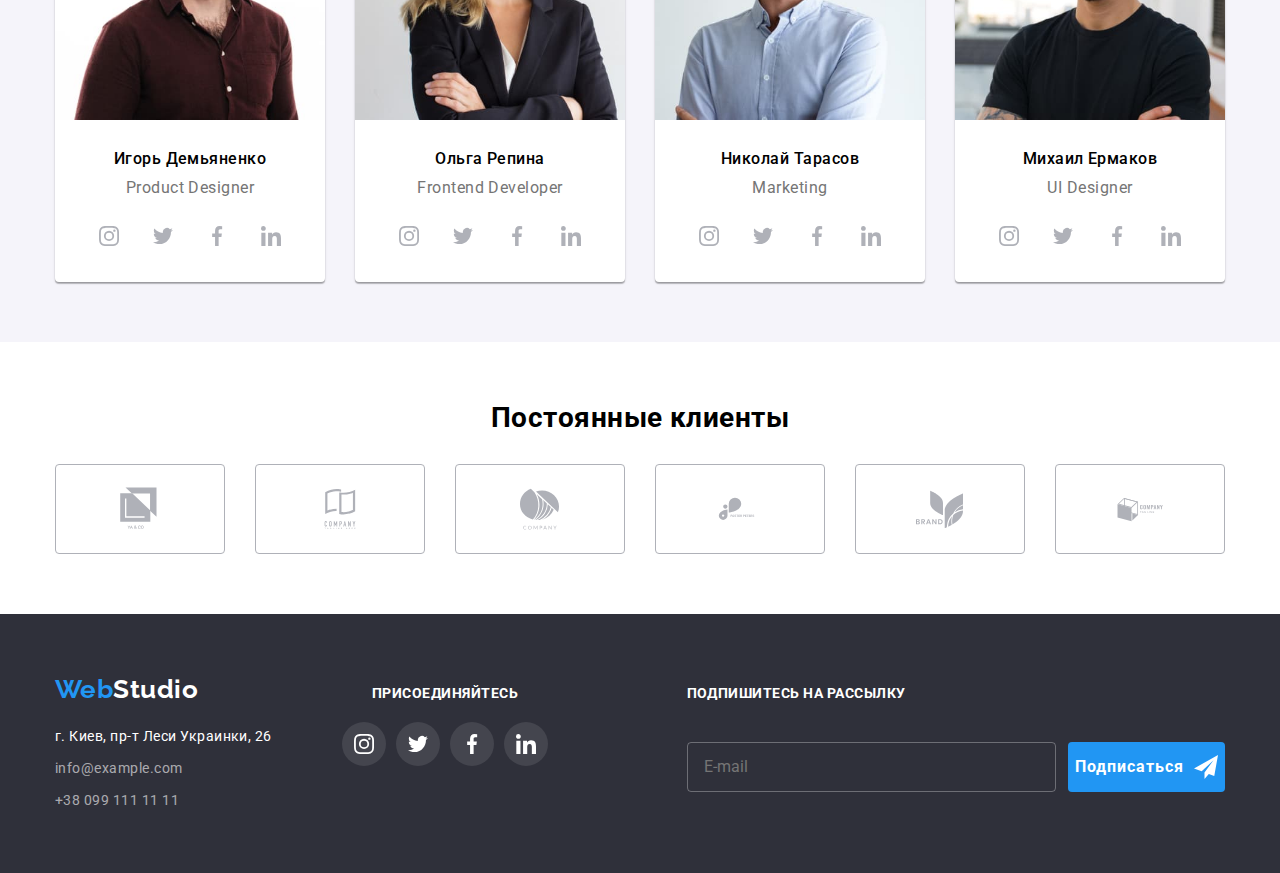
==== commit 123cc415: "разметка футера" ====
--- a/index.html
+++ b/index.html
@@ -418,58 +418,62 @@
     <!-- FOOTER-->
     <footer class="footer">
       <div class="container container--footer">
-        <div class="address-container">
-          <a class="logo logo--footer" href="./index.html"
-            ><span class="logo__text">Web</span>Studio</a
-          >
-          <address class="address">
-            <span class="address__text"> г. Киев, пр-т Леси Украинки, 26</span>
-            <ul class="address__list">
-              <li class="address__item">
-                <a class="address__link" href="mailto:info@example.com"
-                  >info@example.com</a
-                >
+        <div class="footer-wraper">
+          <div class="address-container">
+            <a class="logo logo--footer" href="./index.html"
+              ><span class="logo__text">Web</span>Studio</a
+            >
+            <address class="address">
+              <span class="address__text">
+                г. Киев, пр-т Леси Украинки, 26</span
+              >
+              <ul class="address__list">
+                <li class="address__item">
+                  <a class="address__link" href="mailto:info@example.com"
+                    >info@example.com</a
+                  >
+                </li>
+                <li class="address__item">
+                  <a class="address__link" href="tel:+380991111111"
+                    >+38 099 111 11 11</a
+                  >
+                </li>
+              </ul>
+            </address>
+          </div>
+          <div class="network">
+            <p class="network__text">присоединяйтесь</p>
+            <ul class="network__list network__list--footer">
+              <li class="network__item">
+                <a class="network__link network__link--white" href="#">
+                  <svg class="network__icon" width="20" height="20">
+                    <use href="./img/sprite.svg#icon-instagram"></use>
+                  </svg>
+                </a>
               </li>
-              <li class="address__item">
-                <a class="address__link" href="tel:+380991111111"
-                  >+38 099 111 11 11</a
-                >
+              <li class="network__item">
+                <a class="network__link network__link--white" href="#">
+                  <svg class="network__icon" width="20" height="20">
+                    <use href="./img/sprite.svg#icon-twitter"></use>
+                  </svg>
+                </a>
+              </li>
+              <li class="network__item">
+                <a class="network__link network__link--white" href="#">
+                  <svg class="network__icon" width="20" height="20">
+                    <use href="./img/sprite.svg#icon-facebook"></use>
+                  </svg>
+                </a>
+              </li>
+              <li class="network__item">
+                <a class="network__link network__link--white" href="#">
+                  <svg class="network__icon" width="20" height="20">
+                    <use href="./img/sprite.svg#icon-linkedin"></use>
+                  </svg>
+                </a>
               </li>
             </ul>
-          </address>
-        </div>
-        <div class="network">
-          <p class="network__text">присоединяйтесь</p>
-          <ul class="network__list network__list--footer">
-            <li class="network__item">
-              <a class="network__link network__link--white" href="#">
-                <svg class="network__icon" width="20" height="20">
-                  <use href="./img/sprite.svg#icon-instagram"></use>
-                </svg>
-              </a>
-            </li>
-            <li class="network__item">
-              <a class="network__link network__link--white" href="#">
-                <svg class="network__icon" width="20" height="20">
-                  <use href="./img/sprite.svg#icon-twitter"></use>
-                </svg>
-              </a>
-            </li>
-            <li class="network__item">
-              <a class="network__link network__link--white" href="#">
-                <svg class="network__icon" width="20" height="20">
-                  <use href="./img/sprite.svg#icon-facebook"></use>
-                </svg>
-              </a>
-            </li>
-            <li class="network__item">
-              <a class="network__link network__link--white" href="#">
-                <svg class="network__icon" width="20" height="20">
-                  <use href="./img/sprite.svg#icon-linkedin"></use>
-                </svg>
-              </a>
-            </li>
-          </ul>
+          </div>
         </div>
         <div class="subscribe">
           <p class="subscribe__text">Подпишитесь на рассылку</p>
--- a/css/main.min.css
+++ b/css/main.min.css
@@ -1,2 +1,2 @@
-.network__list,.nav__list,.contacts__list,.features__list,.we-do__list,.team__list,.clients__list,.address__list,.buttons__list,.examples__list{list-style:none;padding:0;margin:0}body{color:var(--primary-text-color);background-color:var(--primary-bg-color);font-family:Roboto, sans-serif;letter-spacing:0.03em}a{text-decoration:none}.container{padding-left:15px;padding-right:15px;margin:0 auto;max-width:480px;min-width:320px}@media screen and (min-width: 768px){.container{max-width:768px}}@media screen and (min-width: 768px) and (min-width: 1200px){.container{max-width:1200px}}.sections-title{font-weight:700;font-size:28px;line-height:1.17;text-align:center;margin:0;padding:0}.visually-hidden{position:absolute;width:1px;height:1px;margin:-1px;border:0;padding:0;white-space:nowrap;-webkit-clip-path:inset(100%);clip-path:inset(100%);clip:rect(0 0 0 0);overflow:hidden}.no-gap{display:block;max-width:100%}.logo{display:inline-block;font-family:Raleway, sans-serif;font-weight:700;font-size:24px;line-height:1.17}.logo--header{color:#000;padding-top:16px;padding-bottom:16px}.logo--footer{color:#fff}.logo__text{color:#2196f3}.network__list{display:-webkit-box;display:-ms-flexbox;display:flex;-webkit-box-pack:center;-ms-flex-pack:center;justify-content:center;-webkit-box-align:center;-ms-flex-align:center;align-items:center;text-align:center;margin-top:16px}.network__list--footer{margin-top:20px}.network__item:not(:first-child){margin-left:10px}.network__link{display:-webkit-box;display:-ms-flexbox;display:flex;-webkit-box-align:center;-ms-flex-align:center;align-items:center;-webkit-box-pack:center;-ms-flex-pack:center;justify-content:center;border-radius:50%;width:44px;height:44px}.network__link--grey{color:#afb1b8;-webkit-transition:color 250ms cubic-bezier(0.4, 0, 0.2, 1),background-color 250ms cubic-bezier(0.4, 0, 0.2, 1);transition:color 250ms cubic-bezier(0.4, 0, 0.2, 1),background-color 250ms cubic-bezier(0.4, 0, 0.2, 1)}.network__link--white{color:#fff;background-color:rgba(255,255,255,0.1)}.network__link:hover,.network__link:focus{background-color:#2196f3;color:#fff;outline:none}.network__icon{fill:currentColor}.network{margin-top:60px;text-align:center}.network__text{margin:0;padding:0px;color:#fff;font-weight:700;font-size:14px;line-height:1.14;text-transform:uppercase}.page-header{border-bottom:1px solid #ececec}.container--nav{display:-webkit-box;display:-ms-flexbox;display:flex;-webkit-box-align:center;-ms-flex-align:center;align-items:center;-webkit-box-pack:justify;-ms-flex-pack:justify;justify-content:space-between}@media screen and (max-width: 767px){.nav__list{display:none}}@media screen and (min-width: 768px){.nav__list{display:-webkit-box;display:-ms-flexbox;display:flex;-webkit-box-align:center;-ms-flex-align:center;align-items:center;-webkit-box-pack:justify;-ms-flex-pack:justify;justify-content:space-between;margin-left:88px}}@media screen and (min-width: 768px) and (min-width: 1200px){.nav__list{margin-left:93px}}.nav{display:-webkit-box;display:-ms-flexbox;display:flex;-webkit-box-align:center;-ms-flex-align:center;align-items:center;-webkit-box-pack:justify;-ms-flex-pack:justify;justify-content:space-between}.nav__item:not(:first-child){margin-left:50px}.nav__link{color:#212121;font-weight:500;font-size:14px;line-height:1.14;letter-spacing:0.02em;padding-top:32px;padding-bottom:32px;-webkit-transition:color 250ms cubic-bezier(0.4, 0, 0.2, 1);transition:color 250ms cubic-bezier(0.4, 0, 0.2, 1)}.nav__link:hover,.nav__link:focus{color:#2196f3}.nav__link--active{color:#2196f3;position:relative}.nav__link--active::after{position:absolute;bottom:0;content:'';display:block;width:100%;height:4px;margin-top:28px;background-color:#2196f3;border-radius:2px}@media screen and (max-width: 767px){.contacts__list{display:none}}@media screen and (min-width: 768px){.contacts__list{display:-webkit-box;display:-ms-flexbox;display:flex;-webkit-box-orient:vertical;-webkit-box-direction:normal;-ms-flex-direction:column;flex-direction:column;-webkit-box-align:center;-ms-flex-align:center;align-items:center;-webkit-box-pack:center;-ms-flex-pack:center;justify-content:center;padding-top:21px;padding-bottom:21px}}@media screen and (min-width: 1200px){.contacts__list{-webkit-box-orient:horizontal;-webkit-box-direction:normal;-ms-flex-direction:row;flex-direction:row;padding-top:32px;padding-bottom:32px}}@media screen and (max-width: 1199px){.contacts__item:last-child{margin-top:10px}}@media screen and (min-width: 1200px){.contacts__item:last-child{margin-left:30px}}.contacts__link{color:#757575;font-weight:500;font-size:12px;line-height:1.16;letter-spacing:0.02em;display:-webkit-box;display:-ms-flexbox;display:flex;-webkit-box-align:center;-ms-flex-align:center;align-items:center;-webkit-transition:color 250ms var(--bazier);transition:color 250ms var(--bazier)}.contacts__link:hover,.contacts__link:focus{color:#2196f3}.contacts__icon{margin-right:8px;text-align:center;fill:currentColor}.hero{max-width:1600px;margin:0 auto;padding-top:118px;padding-bottom:118px;text-align:center;background-color:#2f303a;background-image:-webkit-gradient(linear, left top, right top, from(rgba(47,48,58,0.4)), to(rgba(47,48,58,0.4))),url(../img/hero.jpg);background-image:linear-gradient(to right, rgba(47,48,58,0.4), rgba(47,48,58,0.4)),url(../img/hero.jpg);background-size:cover;background-repeat:no-repeat}.hero__title{color:#fff;font-weight:900;font-size:26px;line-height:1.61;letter-spacing:0.06em;text-transform:uppercase;margin:0}.hero__buttom{color:#fff;background-color:#2196f3;cursor:pointer;font-weight:700;font-size:16px;line-height:1.87;letter-spacing:0.06em;margin-top:30px;display:inline-block;padding:10px 32px;border-radius:4px;-webkit-box-shadow:0px 4px 4px rgba(0,0,0,0.15);box-shadow:0px 4px 4px rgba(0,0,0,0.15);border:1px solid transparent}.features{padding-top:60px;padding-bottom:60px}@media screen and (min-width: 768px){.features__list{display:-webkit-box;display:-ms-flexbox;display:flex;-ms-flex-wrap:wrap;flex-wrap:wrap;margin:-15px}}@media screen and (max-width: 767px){.features__item:not(:first-child){margin-top:30px}}@media screen and (min-width: 768px){.features__item{margin:15px;-ms-flex-preferred-size:calc((100% - 30px * 2) / 2);flex-basis:calc((100% - 30px * 2) / 2)}}@media screen and (min-width: 1200px){.features__item{margin:15px;-ms-flex-preferred-size:calc((100% - 30px * 4) / 4);flex-basis:calc((100% - 30px * 4) / 4)}}.features__thumb{background-color:#f5f4fa;display:-webkit-box;display:-ms-flexbox;display:flex;-webkit-box-align:center;-ms-flex-align:center;align-items:center;-webkit-box-pack:center;-ms-flex-pack:center;justify-content:center;padding-top:25px;padding-bottom:25px}.features__title{font-weight:700;font-size:14px;line-height:1.14;text-transform:uppercase;margin:0;padding:0;margin-top:30px;margin-bottom:10px}@media screen and (max-width: 767px){.features__title{text-align:center}}.features__text{color:#757575;font-weight:400;font-size:14px;line-height:1.71;margin:0;padding:0}.we-do{padding-bottom:94px}@media screen and (max-width: 1200px){.we-do{display:none}}.we-do__list{margin-top:50px;display:-webkit-box;display:-ms-flexbox;display:flex;-ms-flex-wrap:wrap;flex-wrap:wrap;margin-left:calc(-1 * 30px)}.we-do__item{margin-left:30px;-webkit-box-orient:vertical;-webkit-box-direction:normal;-ms-flex-direction:calc(100% / 3 - 30px);flex-direction:calc(100% / 3 - 30px)}.we-do__thumb{position:relative}.we-do__text{position:absolute;bottom:0;width:100%;height:70px;display:-webkit-box;display:-ms-flexbox;display:flex;-webkit-box-pack:center;-ms-flex-pack:center;justify-content:center;-webkit-box-align:center;-ms-flex-align:center;align-items:center;background-color:rgba(47,48,58,0.8);margin:0;padding:0;color:#fff;font-size:14px;line-height:1.14;text-transform:uppercase;text-align:center}.team{padding-top:60px;padding-bottom:60px;background-color:#f5f4fa}.sections-title--team{margin-bottom:30px}@media screen and (min-width: 768px){.team__list{display:-webkit-box;display:-ms-flexbox;display:flex;-ms-flex-wrap:wrap;flex-wrap:wrap;margin:-15px}}.team__item{background-color:#fff;-webkit-box-shadow:0px 1px 3px rgba(0,0,0,0.12),0px 1px 1px rgba(0,0,0,0.14),0px 2px 1px rgba(0,0,0,0.2);box-shadow:0px 1px 3px rgba(0,0,0,0.12),0px 1px 1px rgba(0,0,0,0.14),0px 2px 1px rgba(0,0,0,0.2);border-radius:0px 0px 4px 4px}@media screen and (max-width: 767px){.team__item:not(:first-child){margin-top:30px}}@media screen and (min-width: 768px){.team__item{margin:15px;-ms-flex-preferred-size:calc((100% - 30px * 2) / 2);flex-basis:calc((100% - 30px * 2) / 2)}}@media screen and (min-width: 1200px){.team__item{margin:15px;-ms-flex-preferred-size:calc((100% - 30px * 4) / 4);flex-basis:calc((100% - 30px * 4) / 4)}}.teamate-card{padding-top:30px;padding-bottom:24px}.teamate-card__title{font-weight:500;font-size:16px;line-height:1.18;text-align:center;margin:0;padding:0}.teamate-card__text{color:#757575;font-weight:400px;font-size:16px;line-height:1.18;text-align:center;margin:0;padding:0;margin-top:10px}.clients{padding-top:60px;padding-bottom:60px}.sections-title--clients{margin-bottom:30px}.clients__list{display:-webkit-box;display:-ms-flexbox;display:flex;-ms-flex-wrap:wrap;flex-wrap:wrap;-webkit-box-align:center;-ms-flex-align:center;align-items:center;margin:-15px}.clients__item{width:210px;height:90px;margin:15px;-ms-flex-preferred-size:calc((100% - 30px * 2) / 2);flex-basis:calc((100% - 30px * 2) / 2)}@media screen and (min-width: 768px){.clients__item{-ms-flex-preferred-size:calc((100% - 30px * 3) / 3);flex-basis:calc((100% - 30px * 3) / 3)}}@media screen and (min-width: 1200px){.clients__item{-ms-flex-preferred-size:calc((100% - 30px * 6) / 6);flex-basis:calc((100% - 30px * 6) / 6)}}.clients__link{display:-webkit-box;display:-ms-flexbox;display:flex;-webkit-box-align:center;-ms-flex-align:center;align-items:center;-webkit-box-pack:center;-ms-flex-pack:center;justify-content:center;width:100%;height:100%;border:1px solid #afb1b8;border-radius:4px;color:#afb1b8;-webkit-transition:color 250ms cubic-bezier(0.4, 0, 0.2, 1),border-color 250ms cubic-bezier(0.4, 0, 0.2, 1);transition:color 250ms cubic-bezier(0.4, 0, 0.2, 1),border-color 250ms cubic-bezier(0.4, 0, 0.2, 1)}.clients__link:focus,.clients__link:hover{border-color:#2196f3;color:#2196f3;outline:none}.clients__icon{fill:currentColor}.footer{background-color:#2f303a;text-align:center}.container--footer{padding-top:60px;padding-bottom:60px}.address{margin-top:20px;font-style:inherit;font-weight:400;font-size:14px;line-height:1.71;text-align:center}.address__list,.address__item:last-child{margin-top:8px}.address__text{color:#fff}.address__link{color:rgba(255,255,255,0.6);-webkit-transition:color 250ms cubic-bezier(0.4, 0, 0.2, 1);transition:color 250ms cubic-bezier(0.4, 0, 0.2, 1)}.address__link:hover,.address__link:focus{color:#2196f3}.subscribe{margin-top:60px;text-align:center}.subscribe__text{margin:0;padding:0;color:#fff;font-weight:700;font-size:14px;line-height:1.14;text-transform:uppercase}.subscribe__form{margin-top:20px}.subscribe__input{padding:15px 16px;width:100%;height:50px;background-color:transparent;border:1px solid rgba(255,255,255,0.3);border-radius:4px;color:rgba(255,255,255,0.6);font-size:16px;line-height:1.25}.subscribe__btn{margin-top:20px;display:-webkit-inline-box;display:-ms-inline-flexbox;display:inline-flex;-webkit-box-pack:center;-ms-flex-pack:center;justify-content:center;-webkit-box-align:center;-ms-flex-align:center;align-items:center;margin-left:12px;padding-top:10px;padding-bottom:10px;width:200px;height:50px;color:#fff;background-color:#2196f3;font-weight:700;font-size:16px;line-height:1.87;letter-spacing:0.06em;border:1px solid transparent;border-radius:4px}.subscribe__icon{margin-left:10px;fill:currentColor}.backdrop{position:fixed;top:0;left:0;width:100%;height:100%;overflow-y:scroll;background:rgba(0,0,0,0.2);-webkit-transition:opacity 250ms cubic-bezier(0.4, 0, 0.2, 1),visibility 250ms cubic-bezier(0.4, 0, 0.2, 1);transition:opacity 250ms cubic-bezier(0.4, 0, 0.2, 1),visibility 250ms cubic-bezier(0.4, 0, 0.2, 1);padding:93px 15px}.backdrop.is-hidden{opacity:0;pointer-events:none;visibility:hidden}.modal{padding:40px;position:relative;background-color:#fff;-webkit-transition:-webkit-transform 250ms cubic-bezier(0.4, 0, 0.2, 1);transition:-webkit-transform 250ms cubic-bezier(0.4, 0, 0.2, 1);transition:transform 250ms cubic-bezier(0.4, 0, 0.2, 1);transition:transform 250ms cubic-bezier(0.4, 0, 0.2, 1), -webkit-transform 250ms cubic-bezier(0.4, 0, 0.2, 1)}.backdrop.is-hidden .modal{top:50%;left:50%;-webkit-transform:translate(-50%, -50%) scale(1.1);transform:translate(-50%, -50%) scale(1.1)}.modal__text{margin:0;padding:0;font-weight:700;font-size:20px;line-height:1.5;text-align:center}.close-button{position:absolute;top:8px;right:8px;display:-webkit-box;display:-ms-flexbox;display:flex;-webkit-box-align:center;-ms-flex-align:center;align-items:center;-webkit-box-pack:center;-ms-flex-pack:center;justify-content:center;width:30px;height:30px;margin-left:auto;background:#fff;border:1px solid rgba(0,0,0,0.1);border-radius:50%;-webkit-transition:color 250ms cubic-bezier(0.4, 0, 0.2, 1);transition:color 250ms cubic-bezier(0.4, 0, 0.2, 1);color:#000000}.close-button:hover,.close-button:focus{color:#2196f3;outline:none}.close-button__icon{fill:currentColor}.callback-form{margin-top:12px}.callback-form__label{display:block;font-weight:normal;font-size:12px;line-height:1.16;letter-spacing:0.01em;color:#757575}.callback-form__label:not(:first-child){margin-top:10px}.callback-form__wraper{position:relative}.callback-form__input{margin-top:4px;padding:11px 42px;width:100%;border:1px solid rgba(33,33,33,0.2);border-radius:4px;-webkit-transition:border-color 250ms cubic-bezier(0.4, 0, 0.2, 1);transition:border-color 250ms cubic-bezier(0.4, 0, 0.2, 1)}.callback-form__input:focus-within{border-color:#2196f3;outline:none}.callback-form__icon{position:absolute;top:50%;left:12px;-webkit-transform:translateY(-50%);transform:translateY(-50%);fill:#212121;-webkit-transition:fill 250ms cubic-bezier(0.4, 0, 0.2, 1);transition:fill 250ms cubic-bezier(0.4, 0, 0.2, 1)}.callback-form__input:focus-within+.callback-form__icon{fill:#2196f3}.callback-form__input--feedback{padding:12px 16px;resize:none}.callback-form__input--feedback::-webkit-input-placeholder{color:rgba(117,117,117,0.5);font-size:14px;line-height:1.14;letter-spacing:0.01em}.callback-form__input--feedback:-ms-input-placeholder{color:rgba(117,117,117,0.5);font-size:14px;line-height:1.14;letter-spacing:0.01em}.callback-form__input--feedback::-ms-input-placeholder{color:rgba(117,117,117,0.5);font-size:14px;line-height:1.14;letter-spacing:0.01em}.callback-form__input--feedback::placeholder{color:rgba(117,117,117,0.5);font-size:14px;line-height:1.14;letter-spacing:0.01em}.submit-button{display:block;margin-top:30px;margin-left:auto;margin-right:auto;padding:10px 55px;color:#fff;background-color:#2196f3;border:1px solid transparent;border-radius:4px;-webkit-box-shadow:0px 4px 4px rgba(0,0,0,0.15);box-shadow:0px 4px 4px rgba(0,0,0,0.15);-webkit-transition:background-color 250ms cubic-bezier(0.4, 0, 0.2, 1);transition:background-color 250ms cubic-bezier(0.4, 0, 0.2, 1)}.submit-button:hover,.submit-button:focus{background-color:#188ce8}.checkbox{margin-top:20px}.checkbox__link{color:#2196f3;text-decoration:underline}.checkbox__label{position:relative;display:-webkit-inline-box;display:-ms-inline-flexbox;display:inline-flex;-webkit-box-align:center;-ms-flex-align:center;align-items:center;-webkit-box-pack:center;-ms-flex-pack:center;justify-content:center}.checkbox__input{opacity:0}.checkbox__icon{position:absolute;top:50%;left:0px;-webkit-transform:translateY(-50%);transform:translateY(-50%);-webkit-transition:opacity 250ms cubic-bezier(0.4, 0, 0.2, 1);transition:opacity 250ms cubic-bezier(0.4, 0, 0.2, 1)}.checkbox__icon--check{opacity:0}.checkbox__input:checked ~ .checkbox__icon--check{opacity:1}.checkbox__input:checked ~ .checkbox__icon--uncheck{opacity:0}.checkbox__text{margin-left:7px;color:#757575;font-size:12px;line-height:1.16}.examples{padding-top:60px;padding-bottom:60px}.buttons__list{display:-webkit-box;display:-ms-flexbox;display:flex}@media screen and (max-width: 767px){.buttons__list{-ms-flex-wrap:wrap;flex-wrap:wrap;margin-left:-8px;margin-top:-15px}}@media screen and (max-width: 767px){.buttons__item{margin-left:8px;margin-top:15px}}.button{background-color:#f5f4fa;color:#212121;font-family:inherit;font-weight:500;font-size:16px;line-height:1.62;text-align:center;border:1px solid transparent;padding:6px 22px;border-radius:4px;-webkit-transition:color 250ms cubic-bezier(0.4, 0, 0.2, 1),background-color 250ms cubic-bezier(0.4, 0, 0.2, 1),-webkit-box-shadow 250ms cubic-bezier(0.4, 0, 0.2, 1);transition:color 250ms cubic-bezier(0.4, 0, 0.2, 1),background-color 250ms cubic-bezier(0.4, 0, 0.2, 1),-webkit-box-shadow 250ms cubic-bezier(0.4, 0, 0.2, 1);transition:color 250ms cubic-bezier(0.4, 0, 0.2, 1),background-color 250ms cubic-bezier(0.4, 0, 0.2, 1),box-shadow 250ms cubic-bezier(0.4, 0, 0.2, 1);transition:color 250ms cubic-bezier(0.4, 0, 0.2, 1),background-color 250ms cubic-bezier(0.4, 0, 0.2, 1),box-shadow 250ms cubic-bezier(0.4, 0, 0.2, 1),-webkit-box-shadow 250ms cubic-bezier(0.4, 0, 0.2, 1)}.button:hover,.button:focus,.button:active{color:#fff;background-color:#2196f3;-webkit-box-shadow:0px 3px 1px rgba(0,0,0,0.1),0px 1px 2px rgba(0,0,0,0.08),0px 2px 2px rgba(0,0,0,0.12);box-shadow:0px 3px 1px rgba(0,0,0,0.1),0px 1px 2px rgba(0,0,0,0.08),0px 2px 2px rgba(0,0,0,0.12);outline:none}.examples__list{margin-top:40px}@media screen and (max-width: 767px){.examples__element:not(:first-child){margin-top:30px}}.example__link{display:block;-webkit-transition:-webkit-box-shadow 250ms cubic-bezier(0.4, 0, 0.2, 1);transition:-webkit-box-shadow 250ms cubic-bezier(0.4, 0, 0.2, 1);transition:box-shadow 250ms cubic-bezier(0.4, 0, 0.2, 1);transition:box-shadow 250ms cubic-bezier(0.4, 0, 0.2, 1), -webkit-box-shadow 250ms cubic-bezier(0.4, 0, 0.2, 1)}.example__link:hover,.example__link:focus{-webkit-box-shadow:0px 1px 1px rgba(0,0,0,0.12),0px 4px 4px rgba(0,0,0,0.06),1px 4px 6px rgba(0,0,0,0.16);box-shadow:0px 1px 1px rgba(0,0,0,0.12),0px 4px 4px rgba(0,0,0,0.06),1px 4px 6px rgba(0,0,0,0.16);outline:none}.thumb{position:relative;overflow:hidden}.overlay{position:absolute;bottom:0;left:0;-webkit-transform:translateY(101%);transform:translateY(101%);width:100%;height:100%;background-color:rgba(33,150,243,0.9);-webkit-transition:-webkit-transform 250ms cubic-bezier(0.4, 0, 0.2, 1);transition:-webkit-transform 250ms cubic-bezier(0.4, 0, 0.2, 1);transition:transform 250ms cubic-bezier(0.4, 0, 0.2, 1);transition:transform 250ms cubic-bezier(0.4, 0, 0.2, 1), -webkit-transform 250ms cubic-bezier(0.4, 0, 0.2, 1)}.example__link:hover .overlay,.example__link:focus .overlay{-webkit-transform:translateY(0);transform:translateY(0)}.overlay__text{margin:0;padding:63px 20px;color:#fff;font-size:18px;line-height:1.56}.example__text{padding:20px 24px;border:1px solid #eeeeee;border-top:none}.example__title{color:#212121;font-weight:700;font-size:18px;line-height:2;letter-spacing:0.06em;margin:0;padding:0}.example__type{color:#757575;font-weight:400;font-size:16px;line-height:1.87;letter-spacing:0.03em;margin:0;padding:0;margin-top:4px}.mobile-menu,.menu__button{display:none}@media screen and (max-width: 767px){.mobile-menu{position:fixed;top:0;left:0;width:100vw;height:100vh;background-color:#fff;padding:48px 40px;display:-webkit-box;display:-ms-flexbox;display:flex;-webkit-box-orient:vertical;-webkit-box-direction:normal;-ms-flex-direction:column;flex-direction:column;-webkit-box-pack:justify;-ms-flex-pack:justify;justify-content:space-between;-webkit-transform:translate(100%);transform:translate(100%);-webkit-transition:-webkit-transform 250ms cubic-bezier(0.4, 0, 0.2, 1);transition:-webkit-transform 250ms cubic-bezier(0.4, 0, 0.2, 1);transition:transform 250ms cubic-bezier(0.4, 0, 0.2, 1);transition:transform 250ms cubic-bezier(0.4, 0, 0.2, 1), -webkit-transform 250ms cubic-bezier(0.4, 0, 0.2, 1)}.mobile-menu.is-open{-webkit-transform:translate(0%);transform:translate(0%)}.mobile-nav__list{list-style:none;padding:0;margin:0}.mobile-nav__item:not(:first-child){margin-top:32px}.mobile-nav__link{font-weight:500;font-size:40px;line-height:1.17;letter-spacing:0.02em;color:#212121}.mobile-nav__link--active{color:#2196f3}.mobile-contacts{display:block;list-style:none;padding:0;margin:0;margin-bottom:64px}.mobile-contacts__item:not(:first-child){margin-top:32px}.mobile-contacts__link{font-weight:500;letter-spacing:0.02em}.mobile-contacts__link--cell{color:#2196f3;font-size:34px;line-height:1.17}.mobile-contacts__link--mail{color:#757575;font-size:24px;line-height:1.16}.mobile-networks{list-style:none;padding:0;margin:0;margin-top:62px;display:-webkit-box;display:-ms-flexbox;display:flex;-ms-flex-wrap:wrap;flex-wrap:wrap;-webkit-box-align:baseline;-ms-flex-align:baseline;align-items:baseline}.mobile-networks__item:not(:first-child){margin-left:10px}.mobile-networks__item:not(:first-child)::before{content:'';width:0px;height:22px;border:1px solid rgba(33,33,33,0.2);margin-right:10px}.mobile-networks__link{font-weight:500;font-size:18px;line-height:1.22;letter-spacing:0.02em;color:#2196f3}.menu__button{display:-webkit-inline-box;display:-ms-inline-flexbox;display:inline-flex;padding:0;margin:0;border:none;background-color:transparent}.menu__button--close{position:absolute;top:10px;right:15px;-webkit-transition:color 250ms cubic-bezier(0.4, 0, 0.2, 1);transition:color 250ms cubic-bezier(0.4, 0, 0.2, 1)}.menu__button--close:hover,.menu__button--close:focus{color:#2196f3}.icon-close--mobile{fill:currentColor}}
+.network__list,.nav__list,.contacts__list,.features__list,.we-do__list,.team__list,.clients__list,.address__list,.buttons__list,.examples__list{list-style:none;padding:0;margin:0}body{color:var(--primary-text-color);background-color:var(--primary-bg-color);font-family:Roboto, sans-serif;letter-spacing:0.03em}a{text-decoration:none}.container{padding-left:15px;padding-right:15px;margin:0 auto;max-width:480px;min-width:320px}@media screen and (min-width: 768px){.container{max-width:768px}}@media screen and (min-width: 768px) and (min-width: 1200px){.container{max-width:1200px}}.sections-title{font-weight:700;font-size:28px;line-height:1.17;text-align:center;margin:0;padding:0}.visually-hidden{position:absolute;width:1px;height:1px;margin:-1px;border:0;padding:0;white-space:nowrap;-webkit-clip-path:inset(100%);clip-path:inset(100%);clip:rect(0 0 0 0);overflow:hidden}.no-gap{display:block;max-width:100%}.logo{display:inline-block;font-family:Raleway, sans-serif;font-weight:700;font-size:24px;line-height:1.17}@media screen and (min-width: 1200px){.logo{font-size:26px;line-height:1.19}}.logo--header{color:#000;padding-top:16px;padding-bottom:16px}.logo--footer{color:#fff}.logo__text{color:#2196f3}.network__list{display:-webkit-box;display:-ms-flexbox;display:flex;-webkit-box-pack:center;-ms-flex-pack:center;justify-content:center;-webkit-box-align:center;-ms-flex-align:center;align-items:center;text-align:center;margin-top:16px}.network__list--footer{margin-top:20px}.network__item:not(:first-child){margin-left:10px}.network__link{display:-webkit-box;display:-ms-flexbox;display:flex;-webkit-box-align:center;-ms-flex-align:center;align-items:center;-webkit-box-pack:center;-ms-flex-pack:center;justify-content:center;border-radius:50%;width:44px;height:44px}.network__link--grey{color:#afb1b8;-webkit-transition:color 250ms cubic-bezier(0.4, 0, 0.2, 1),background-color 250ms cubic-bezier(0.4, 0, 0.2, 1);transition:color 250ms cubic-bezier(0.4, 0, 0.2, 1),background-color 250ms cubic-bezier(0.4, 0, 0.2, 1)}.network__link--white{color:#fff;background-color:rgba(255,255,255,0.1)}.network__link:hover,.network__link:focus{background-color:#2196f3;color:#fff;outline:none}.network__icon{fill:currentColor}.network{text-align:center}@media screen and (max-width: 767px){.network{margin-top:60px}}@media screen and (min-width: 1200px){.network{margin-left:70px}}.network__text{margin:0;padding:0px;color:#fff;font-weight:700;font-size:14px;line-height:1.14;text-transform:uppercase}.page-header{border-bottom:1px solid #ececec}.container--nav{display:-webkit-box;display:-ms-flexbox;display:flex;-webkit-box-align:center;-ms-flex-align:center;align-items:center;-webkit-box-pack:justify;-ms-flex-pack:justify;justify-content:space-between}@media screen and (max-width: 767px){.nav__list{display:none}}@media screen and (min-width: 768px){.nav__list{display:-webkit-box;display:-ms-flexbox;display:flex;-webkit-box-align:center;-ms-flex-align:center;align-items:center;-webkit-box-pack:justify;-ms-flex-pack:justify;justify-content:space-between;margin-left:88px}}@media screen and (min-width: 768px) and (min-width: 1200px){.nav__list{margin-left:93px}}.nav{display:-webkit-box;display:-ms-flexbox;display:flex;-webkit-box-align:center;-ms-flex-align:center;align-items:center;-webkit-box-pack:justify;-ms-flex-pack:justify;justify-content:space-between}.nav__item:not(:first-child){margin-left:50px}.nav__link{color:#212121;font-weight:500;font-size:14px;line-height:1.14;letter-spacing:0.02em;padding-top:32px;padding-bottom:32px;-webkit-transition:color 250ms cubic-bezier(0.4, 0, 0.2, 1);transition:color 250ms cubic-bezier(0.4, 0, 0.2, 1)}.nav__link:hover,.nav__link:focus{color:#2196f3}.nav__link--active{color:#2196f3;position:relative}.nav__link--active::after{position:absolute;bottom:0;content:'';display:block;width:100%;height:4px;margin-top:28px;background-color:#2196f3;border-radius:2px}@media screen and (max-width: 767px){.contacts__list{display:none}}@media screen and (min-width: 768px){.contacts__list{display:-webkit-box;display:-ms-flexbox;display:flex;-webkit-box-orient:vertical;-webkit-box-direction:normal;-ms-flex-direction:column;flex-direction:column;-webkit-box-align:start;-ms-flex-align:start;align-items:flex-start;-webkit-box-pack:center;-ms-flex-pack:center;justify-content:center;padding-top:21px;padding-bottom:21px}}@media screen and (min-width: 1200px){.contacts__list{-webkit-box-orient:horizontal;-webkit-box-direction:normal;-ms-flex-direction:row;flex-direction:row;padding-top:32px;padding-bottom:32px}}@media screen and (max-width: 1199px){.contacts__item:last-child{margin-top:10px}}@media screen and (min-width: 1200px){.contacts__item:last-child{margin-left:30px}}.contacts__link{color:#757575;font-weight:500;font-size:12px;line-height:1.16;letter-spacing:0.02em;display:-webkit-box;display:-ms-flexbox;display:flex;-webkit-box-align:center;-ms-flex-align:center;align-items:center;-webkit-transition:color 250ms var(--bazier);transition:color 250ms var(--bazier)}.contacts__link:hover,.contacts__link:focus{color:#2196f3}.contacts__icon{margin-right:8px;text-align:center;fill:currentColor}.hero{max-width:1600px;margin:0 auto;padding-top:118px;padding-bottom:118px;text-align:center;background-color:#2f303a;background-image:-webkit-gradient(linear, left top, right top, from(rgba(47,48,58,0.4)), to(rgba(47,48,58,0.4))),url(../img/hero.jpg);background-image:linear-gradient(to right, rgba(47,48,58,0.4), rgba(47,48,58,0.4)),url(../img/hero.jpg);background-size:cover;background-repeat:no-repeat}.hero__title{color:#fff;font-weight:900;font-size:26px;line-height:1.61;letter-spacing:0.06em;text-transform:uppercase;margin:0}.hero__buttom{color:#fff;background-color:#2196f3;cursor:pointer;font-weight:700;font-size:16px;line-height:1.87;letter-spacing:0.06em;margin-top:30px;display:inline-block;padding:10px 32px;border-radius:4px;-webkit-box-shadow:0px 4px 4px rgba(0,0,0,0.15);box-shadow:0px 4px 4px rgba(0,0,0,0.15);border:1px solid transparent}.features{padding-top:60px;padding-bottom:60px}@media screen and (min-width: 768px){.features__list{display:-webkit-box;display:-ms-flexbox;display:flex;-ms-flex-wrap:wrap;flex-wrap:wrap;margin:-15px}}@media screen and (max-width: 767px){.features__item:not(:first-child){margin-top:30px}}@media screen and (min-width: 768px){.features__item{margin:15px;-ms-flex-preferred-size:calc((100% - 30px * 2) / 2);flex-basis:calc((100% - 30px * 2) / 2)}}@media screen and (min-width: 1200px){.features__item{margin:15px;-ms-flex-preferred-size:calc((100% - 30px * 4) / 4);flex-basis:calc((100% - 30px * 4) / 4)}}.features__thumb{background-color:#f5f4fa;display:-webkit-box;display:-ms-flexbox;display:flex;-webkit-box-align:center;-ms-flex-align:center;align-items:center;-webkit-box-pack:center;-ms-flex-pack:center;justify-content:center;padding-top:25px;padding-bottom:25px}.features__title{font-weight:700;font-size:14px;line-height:1.14;text-transform:uppercase;margin:0;padding:0;margin-top:30px;margin-bottom:10px}@media screen and (max-width: 767px){.features__title{text-align:center}}.features__text{color:#757575;font-weight:400;font-size:14px;line-height:1.71;margin:0;padding:0}.we-do{padding-bottom:94px}@media screen and (max-width: 1200px){.we-do{display:none}}.we-do__list{margin-top:50px;display:-webkit-box;display:-ms-flexbox;display:flex;-ms-flex-wrap:wrap;flex-wrap:wrap;margin-left:calc(-1 * 30px)}.we-do__item{margin-left:30px;-webkit-box-orient:vertical;-webkit-box-direction:normal;-ms-flex-direction:calc(100% / 3 - 30px);flex-direction:calc(100% / 3 - 30px)}.we-do__thumb{position:relative}.we-do__text{position:absolute;bottom:0;width:100%;height:70px;display:-webkit-box;display:-ms-flexbox;display:flex;-webkit-box-pack:center;-ms-flex-pack:center;justify-content:center;-webkit-box-align:center;-ms-flex-align:center;align-items:center;background-color:rgba(47,48,58,0.8);margin:0;padding:0;color:#fff;font-size:14px;line-height:1.14;text-transform:uppercase;text-align:center}.team{padding-top:60px;padding-bottom:60px;background-color:#f5f4fa}.sections-title--team{margin-bottom:30px}@media screen and (min-width: 768px){.team__list{display:-webkit-box;display:-ms-flexbox;display:flex;-ms-flex-wrap:wrap;flex-wrap:wrap;margin:-15px}}.team__item{background-color:#fff;-webkit-box-shadow:0px 1px 3px rgba(0,0,0,0.12),0px 1px 1px rgba(0,0,0,0.14),0px 2px 1px rgba(0,0,0,0.2);box-shadow:0px 1px 3px rgba(0,0,0,0.12),0px 1px 1px rgba(0,0,0,0.14),0px 2px 1px rgba(0,0,0,0.2);border-radius:0px 0px 4px 4px}@media screen and (max-width: 767px){.team__item:not(:first-child){margin-top:30px}}@media screen and (min-width: 768px){.team__item{margin:15px;-ms-flex-preferred-size:calc((100% - 30px * 2) / 2);flex-basis:calc((100% - 30px * 2) / 2)}}@media screen and (min-width: 1200px){.team__item{margin:15px;-ms-flex-preferred-size:calc((100% - 30px * 4) / 4);flex-basis:calc((100% - 30px * 4) / 4)}}.teamate-card{padding-top:30px;padding-bottom:24px}.teamate-card__title{font-weight:500;font-size:16px;line-height:1.18;text-align:center;margin:0;padding:0}.teamate-card__text{color:#757575;font-weight:400px;font-size:16px;line-height:1.18;text-align:center;margin:0;padding:0;margin-top:10px}.clients{padding-top:60px;padding-bottom:60px}.sections-title--clients{margin-bottom:30px}.clients__list{display:-webkit-box;display:-ms-flexbox;display:flex;-ms-flex-wrap:wrap;flex-wrap:wrap;-webkit-box-align:center;-ms-flex-align:center;align-items:center;margin:-15px}.clients__item{width:210px;height:90px;margin:15px;-ms-flex-preferred-size:calc((100% - 30px * 2) / 2);flex-basis:calc((100% - 30px * 2) / 2)}@media screen and (min-width: 768px){.clients__item{-ms-flex-preferred-size:calc((100% - 30px * 3) / 3);flex-basis:calc((100% - 30px * 3) / 3)}}@media screen and (min-width: 1200px){.clients__item{-ms-flex-preferred-size:calc((100% - 30px * 6) / 6);flex-basis:calc((100% - 30px * 6) / 6)}}.clients__link{display:-webkit-box;display:-ms-flexbox;display:flex;-webkit-box-align:center;-ms-flex-align:center;align-items:center;-webkit-box-pack:center;-ms-flex-pack:center;justify-content:center;width:100%;height:100%;border:1px solid #afb1b8;border-radius:4px;color:#afb1b8;-webkit-transition:color 250ms cubic-bezier(0.4, 0, 0.2, 1),border-color 250ms cubic-bezier(0.4, 0, 0.2, 1);transition:color 250ms cubic-bezier(0.4, 0, 0.2, 1),border-color 250ms cubic-bezier(0.4, 0, 0.2, 1)}.clients__link:focus,.clients__link:hover{border-color:#2196f3;color:#2196f3;outline:none}.clients__icon{fill:currentColor}.footer{background-color:#2f303a}@media screen and (max-width: 1199px){.footer{text-align:center}}.container--footer{padding-top:60px;padding-bottom:60px}@media screen and (min-width: 1200px){.container--footer{display:-webkit-box;display:-ms-flexbox;display:flex;-webkit-box-align:baseline;-ms-flex-align:baseline;align-items:baseline}}@media screen and (min-width: 768px) and (max-width: 1199px){.footer-wraper{display:-webkit-box;display:-ms-flexbox;display:flex;-webkit-box-align:baseline;-ms-flex-align:baseline;align-items:baseline;-ms-flex-pack:distribute;justify-content:space-around}}@media screen and (min-width: 1200px){.footer-wraper{width:100%;display:-webkit-box;display:-ms-flexbox;display:flex;-webkit-box-align:baseline;-ms-flex-align:baseline;align-items:baseline}}.address{margin-top:20px;font-style:inherit;font-weight:400;font-size:14px;line-height:1.71}.address__list,.address__item:last-child{margin-top:8px}.address__text{color:#fff}.address__link{color:rgba(255,255,255,0.6);-webkit-transition:color 250ms cubic-bezier(0.4, 0, 0.2, 1);transition:color 250ms cubic-bezier(0.4, 0, 0.2, 1)}.address__link:hover,.address__link:focus{color:#2196f3}.subscribe{width:100%}@media screen and (max-width: 1199px){.subscribe{margin-top:60px}}@media screen and (min-width: 1200px){.subscribe{margin-left:93px}}.subscribe__text{margin:0;padding:0;color:#fff;font-weight:700;font-size:14px;line-height:1.14;text-transform:uppercase}.subscribe__form{margin-top:20px}@media screen and (min-width: 768px) and (max-width: 1199px){.subscribe__form{display:-webkit-box;display:-ms-flexbox;display:flex;-webkit-box-orient:vertical;-webkit-box-direction:normal;-ms-flex-direction:column;flex-direction:column;-webkit-box-align:center;-ms-flex-align:center;align-items:center}}@media screen and (min-width: 1200px){.subscribe__form{display:-webkit-box;display:-ms-flexbox;display:flex;-webkit-box-align:baseline;-ms-flex-align:baseline;align-items:baseline;-webkit-box-pack:center;-ms-flex-pack:center;justify-content:center}}.subscribe__input{padding:15px 16px;max-width:450px;width:100%;height:50px;background-color:transparent;border:1px solid rgba(255,255,255,0.3);border-radius:4px;color:rgba(255,255,255,0.6);font-size:16px;line-height:1.25}.subscribe__btn{margin-top:20px;display:-webkit-inline-box;display:-ms-inline-flexbox;display:inline-flex;-webkit-box-pack:center;-ms-flex-pack:center;justify-content:center;-webkit-box-align:center;-ms-flex-align:center;align-items:center;margin-left:12px;padding-top:10px;padding-bottom:10px;width:200px;height:50px;color:#fff;background-color:#2196f3;font-weight:700;font-size:16px;line-height:1.87;letter-spacing:0.06em;border:1px solid transparent;border-radius:4px}.subscribe__icon{margin-left:10px;fill:currentColor}.backdrop{position:fixed;top:0;left:0;width:100%;height:100%;overflow-y:scroll;background:rgba(0,0,0,0.2);-webkit-transition:opacity 250ms cubic-bezier(0.4, 0, 0.2, 1),visibility 250ms cubic-bezier(0.4, 0, 0.2, 1);transition:opacity 250ms cubic-bezier(0.4, 0, 0.2, 1),visibility 250ms cubic-bezier(0.4, 0, 0.2, 1);padding:93px 15px}.backdrop.is-hidden{opacity:0;pointer-events:none;visibility:hidden}.modal{padding:40px;position:relative;background-color:#fff;-webkit-transition:-webkit-transform 250ms cubic-bezier(0.4, 0, 0.2, 1);transition:-webkit-transform 250ms cubic-bezier(0.4, 0, 0.2, 1);transition:transform 250ms cubic-bezier(0.4, 0, 0.2, 1);transition:transform 250ms cubic-bezier(0.4, 0, 0.2, 1), -webkit-transform 250ms cubic-bezier(0.4, 0, 0.2, 1)}.backdrop.is-hidden .modal{top:50%;left:50%;-webkit-transform:translate(-50%, -50%) scale(1.1);transform:translate(-50%, -50%) scale(1.1)}.modal__text{margin:0;padding:0;font-weight:700;font-size:20px;line-height:1.5;text-align:center}.close-button{position:absolute;top:8px;right:8px;display:-webkit-box;display:-ms-flexbox;display:flex;-webkit-box-align:center;-ms-flex-align:center;align-items:center;-webkit-box-pack:center;-ms-flex-pack:center;justify-content:center;width:30px;height:30px;margin-left:auto;background:#fff;border:1px solid rgba(0,0,0,0.1);border-radius:50%;-webkit-transition:color 250ms cubic-bezier(0.4, 0, 0.2, 1);transition:color 250ms cubic-bezier(0.4, 0, 0.2, 1);color:#000000}.close-button:hover,.close-button:focus{color:#2196f3;outline:none}.close-button__icon{fill:currentColor}.callback-form{margin-top:12px}.callback-form__label{display:block;font-weight:normal;font-size:12px;line-height:1.16;letter-spacing:0.01em;color:#757575}.callback-form__label:not(:first-child){margin-top:10px}.callback-form__wraper{position:relative}.callback-form__input{margin-top:4px;padding:11px 42px;width:100%;border:1px solid rgba(33,33,33,0.2);border-radius:4px;-webkit-transition:border-color 250ms cubic-bezier(0.4, 0, 0.2, 1);transition:border-color 250ms cubic-bezier(0.4, 0, 0.2, 1)}.callback-form__input:focus-within{border-color:#2196f3;outline:none}.callback-form__icon{position:absolute;top:50%;left:12px;-webkit-transform:translateY(-50%);transform:translateY(-50%);fill:#212121;-webkit-transition:fill 250ms cubic-bezier(0.4, 0, 0.2, 1);transition:fill 250ms cubic-bezier(0.4, 0, 0.2, 1)}.callback-form__input:focus-within+.callback-form__icon{fill:#2196f3}.callback-form__input--feedback{padding:12px 16px;resize:none}.callback-form__input--feedback::-webkit-input-placeholder{color:rgba(117,117,117,0.5);font-size:14px;line-height:1.14;letter-spacing:0.01em}.callback-form__input--feedback:-ms-input-placeholder{color:rgba(117,117,117,0.5);font-size:14px;line-height:1.14;letter-spacing:0.01em}.callback-form__input--feedback::-ms-input-placeholder{color:rgba(117,117,117,0.5);font-size:14px;line-height:1.14;letter-spacing:0.01em}.callback-form__input--feedback::placeholder{color:rgba(117,117,117,0.5);font-size:14px;line-height:1.14;letter-spacing:0.01em}.submit-button{display:block;margin-top:30px;margin-left:auto;margin-right:auto;padding:10px 55px;color:#fff;background-color:#2196f3;border:1px solid transparent;border-radius:4px;-webkit-box-shadow:0px 4px 4px rgba(0,0,0,0.15);box-shadow:0px 4px 4px rgba(0,0,0,0.15);-webkit-transition:background-color 250ms cubic-bezier(0.4, 0, 0.2, 1);transition:background-color 250ms cubic-bezier(0.4, 0, 0.2, 1)}.submit-button:hover,.submit-button:focus{background-color:#188ce8}.checkbox{margin-top:20px}.checkbox__link{color:#2196f3;text-decoration:underline}.checkbox__label{position:relative;display:-webkit-inline-box;display:-ms-inline-flexbox;display:inline-flex;-webkit-box-align:center;-ms-flex-align:center;align-items:center;-webkit-box-pack:center;-ms-flex-pack:center;justify-content:center}.checkbox__input{opacity:0}.checkbox__icon{position:absolute;top:50%;left:0px;-webkit-transform:translateY(-50%);transform:translateY(-50%);-webkit-transition:opacity 250ms cubic-bezier(0.4, 0, 0.2, 1);transition:opacity 250ms cubic-bezier(0.4, 0, 0.2, 1)}.checkbox__icon--check{opacity:0}.checkbox__input:checked ~ .checkbox__icon--check{opacity:1}.checkbox__input:checked ~ .checkbox__icon--uncheck{opacity:0}.checkbox__text{margin-left:7px;color:#757575;font-size:12px;line-height:1.16}.examples{padding-top:60px;padding-bottom:60px}.buttons__list{display:-webkit-box;display:-ms-flexbox;display:flex}@media screen and (max-width: 767px){.buttons__list{-ms-flex-wrap:wrap;flex-wrap:wrap;margin-left:-8px;margin-top:-15px}}@media screen and (min-width: 768px){.buttons__list{-webkit-box-align:center;-ms-flex-align:center;align-items:center;-webkit-box-pack:center;-ms-flex-pack:center;justify-content:center}}@media screen and (max-width: 767px){.buttons__item{margin-left:8px;margin-top:15px}}@media screen and (min-width: 768px){.buttons__item{margin-bottom:30px}.buttons__item:not(:first-child){margin-left:8px;-webkit-box-pack:center;-ms-flex-pack:center;justify-content:center;-webkit-box-align:center;-ms-flex-align:center;align-items:center}}.button{background-color:#f5f4fa;color:#212121;font-family:inherit;font-weight:500;font-size:16px;line-height:1.62;text-align:center;border:1px solid transparent;padding:6px 22px;border-radius:4px;-webkit-transition:color 250ms cubic-bezier(0.4, 0, 0.2, 1),background-color 250ms cubic-bezier(0.4, 0, 0.2, 1),-webkit-box-shadow 250ms cubic-bezier(0.4, 0, 0.2, 1);transition:color 250ms cubic-bezier(0.4, 0, 0.2, 1),background-color 250ms cubic-bezier(0.4, 0, 0.2, 1),-webkit-box-shadow 250ms cubic-bezier(0.4, 0, 0.2, 1);transition:color 250ms cubic-bezier(0.4, 0, 0.2, 1),background-color 250ms cubic-bezier(0.4, 0, 0.2, 1),box-shadow 250ms cubic-bezier(0.4, 0, 0.2, 1);transition:color 250ms cubic-bezier(0.4, 0, 0.2, 1),background-color 250ms cubic-bezier(0.4, 0, 0.2, 1),box-shadow 250ms cubic-bezier(0.4, 0, 0.2, 1),-webkit-box-shadow 250ms cubic-bezier(0.4, 0, 0.2, 1)}.button:hover,.button:focus,.button:active{color:#fff;background-color:#2196f3;-webkit-box-shadow:0px 3px 1px rgba(0,0,0,0.1),0px 1px 2px rgba(0,0,0,0.08),0px 2px 2px rgba(0,0,0,0.12);box-shadow:0px 3px 1px rgba(0,0,0,0.1),0px 1px 2px rgba(0,0,0,0.08),0px 2px 2px rgba(0,0,0,0.12);outline:none}@media screen and (max-width: 767px){.examples__list{margin-top:40px}}@media screen and (min-width: 768px){.examples__list{display:-webkit-box;display:-ms-flexbox;display:flex;-ms-flex-wrap:wrap;flex-wrap:wrap;margin:-15px}}@media screen and (min-width: 768px){.examples__element{margin:15px;-ms-flex-preferred-size:calc((100% - 30px * 2) / 2);flex-basis:calc((100% - 30px * 2) / 2)}}@media screen and (min-width: 1200px){.examples__element{margin:15px;-ms-flex-preferred-size:calc((100% - 30px * 3) / 3);flex-basis:calc((100% - 30px * 3) / 3)}}.example__link{display:block;-webkit-transition:-webkit-box-shadow 250ms cubic-bezier(0.4, 0, 0.2, 1);transition:-webkit-box-shadow 250ms cubic-bezier(0.4, 0, 0.2, 1);transition:box-shadow 250ms cubic-bezier(0.4, 0, 0.2, 1);transition:box-shadow 250ms cubic-bezier(0.4, 0, 0.2, 1), -webkit-box-shadow 250ms cubic-bezier(0.4, 0, 0.2, 1)}.example__link:hover,.example__link:focus{-webkit-box-shadow:0px 1px 1px rgba(0,0,0,0.12),0px 4px 4px rgba(0,0,0,0.06),1px 4px 6px rgba(0,0,0,0.16);box-shadow:0px 1px 1px rgba(0,0,0,0.12),0px 4px 4px rgba(0,0,0,0.06),1px 4px 6px rgba(0,0,0,0.16);outline:none}@media screen and (min-width: 768px){.example__link{display:-webkit-box;display:-ms-flexbox;display:flex;height:100%;-webkit-box-orient:vertical;-webkit-box-direction:normal;-ms-flex-direction:column;flex-direction:column}}.thumb{position:relative;overflow:hidden}.overlay{position:absolute;bottom:0;left:0;-webkit-transform:translateY(101%);transform:translateY(101%);width:100%;height:100%;background-color:rgba(33,150,243,0.9);-webkit-transition:-webkit-transform 250ms cubic-bezier(0.4, 0, 0.2, 1);transition:-webkit-transform 250ms cubic-bezier(0.4, 0, 0.2, 1);transition:transform 250ms cubic-bezier(0.4, 0, 0.2, 1);transition:transform 250ms cubic-bezier(0.4, 0, 0.2, 1), -webkit-transform 250ms cubic-bezier(0.4, 0, 0.2, 1)}.example__link:hover .overlay,.example__link:focus .overlay{-webkit-transform:translateY(0);transform:translateY(0)}.overlay__text{margin:0;padding:63px 24px;color:#fff;font-size:18px;line-height:1.56}.example__text{padding:20px 24px;border:1px solid #eeeeee;border-top:none}@media screen and (min-width: 768px){.example__text{-webkit-box-flex:1;-ms-flex-positive:1;flex-grow:1}}.example__title{color:#212121;font-weight:700;font-size:18px;line-height:2;letter-spacing:0.06em;margin:0;padding:0}.example__type{color:#757575;font-weight:400;font-size:16px;line-height:1.87;letter-spacing:0.03em;margin:0;padding:0;margin-top:4px}.mobile-menu,.menu__button{display:none}@media screen and (max-width: 767px){.mobile-menu{position:fixed;top:0;left:0;width:100vw;height:100vh;background-color:#fff;padding:48px 40px;display:-webkit-box;display:-ms-flexbox;display:flex;-webkit-box-orient:vertical;-webkit-box-direction:normal;-ms-flex-direction:column;flex-direction:column;-webkit-box-pack:justify;-ms-flex-pack:justify;justify-content:space-between;-webkit-transform:translate(100%);transform:translate(100%);-webkit-transition:-webkit-transform 250ms cubic-bezier(0.4, 0, 0.2, 1);transition:-webkit-transform 250ms cubic-bezier(0.4, 0, 0.2, 1);transition:transform 250ms cubic-bezier(0.4, 0, 0.2, 1);transition:transform 250ms cubic-bezier(0.4, 0, 0.2, 1), -webkit-transform 250ms cubic-bezier(0.4, 0, 0.2, 1)}.mobile-menu.is-open{-webkit-transform:translate(0%);transform:translate(0%)}.mobile-nav__list{list-style:none;padding:0;margin:0}.mobile-nav__item:not(:first-child){margin-top:32px}.mobile-nav__link{font-weight:500;font-size:40px;line-height:1.17;letter-spacing:0.02em;color:#212121}.mobile-nav__link--active{color:#2196f3}.mobile-contacts{display:block;list-style:none;padding:0;margin:0;margin-bottom:64px}.mobile-contacts__item:not(:first-child){margin-top:32px}.mobile-contacts__link{font-weight:500;letter-spacing:0.02em}.mobile-contacts__link--cell{color:#2196f3;font-size:34px;line-height:1.17}.mobile-contacts__link--mail{color:#757575;font-size:24px;line-height:1.16}.mobile-networks{list-style:none;padding:0;margin:0;margin-top:62px;display:-webkit-box;display:-ms-flexbox;display:flex;-ms-flex-wrap:wrap;flex-wrap:wrap;-webkit-box-align:baseline;-ms-flex-align:baseline;align-items:baseline}.mobile-networks__item:not(:first-child){margin-left:10px}.mobile-networks__item:not(:first-child)::before{content:'';width:0px;height:22px;border:1px solid rgba(33,33,33,0.2);margin-right:10px}.mobile-networks__link{font-weight:500;font-size:18px;line-height:1.22;letter-spacing:0.02em;color:#2196f3}.menu__button{display:-webkit-inline-box;display:-ms-inline-flexbox;display:inline-flex;padding:0;margin:0;border:none;background-color:transparent}.menu__button--close{position:absolute;top:10px;right:15px;-webkit-transition:color 250ms cubic-bezier(0.4, 0, 0.2, 1);transition:color 250ms cubic-bezier(0.4, 0, 0.2, 1)}.menu__button--close:hover,.menu__button--close:focus{color:#2196f3}.icon-close--mobile{fill:currentColor}}
 /*# sourceMappingURL=main.min.css.map */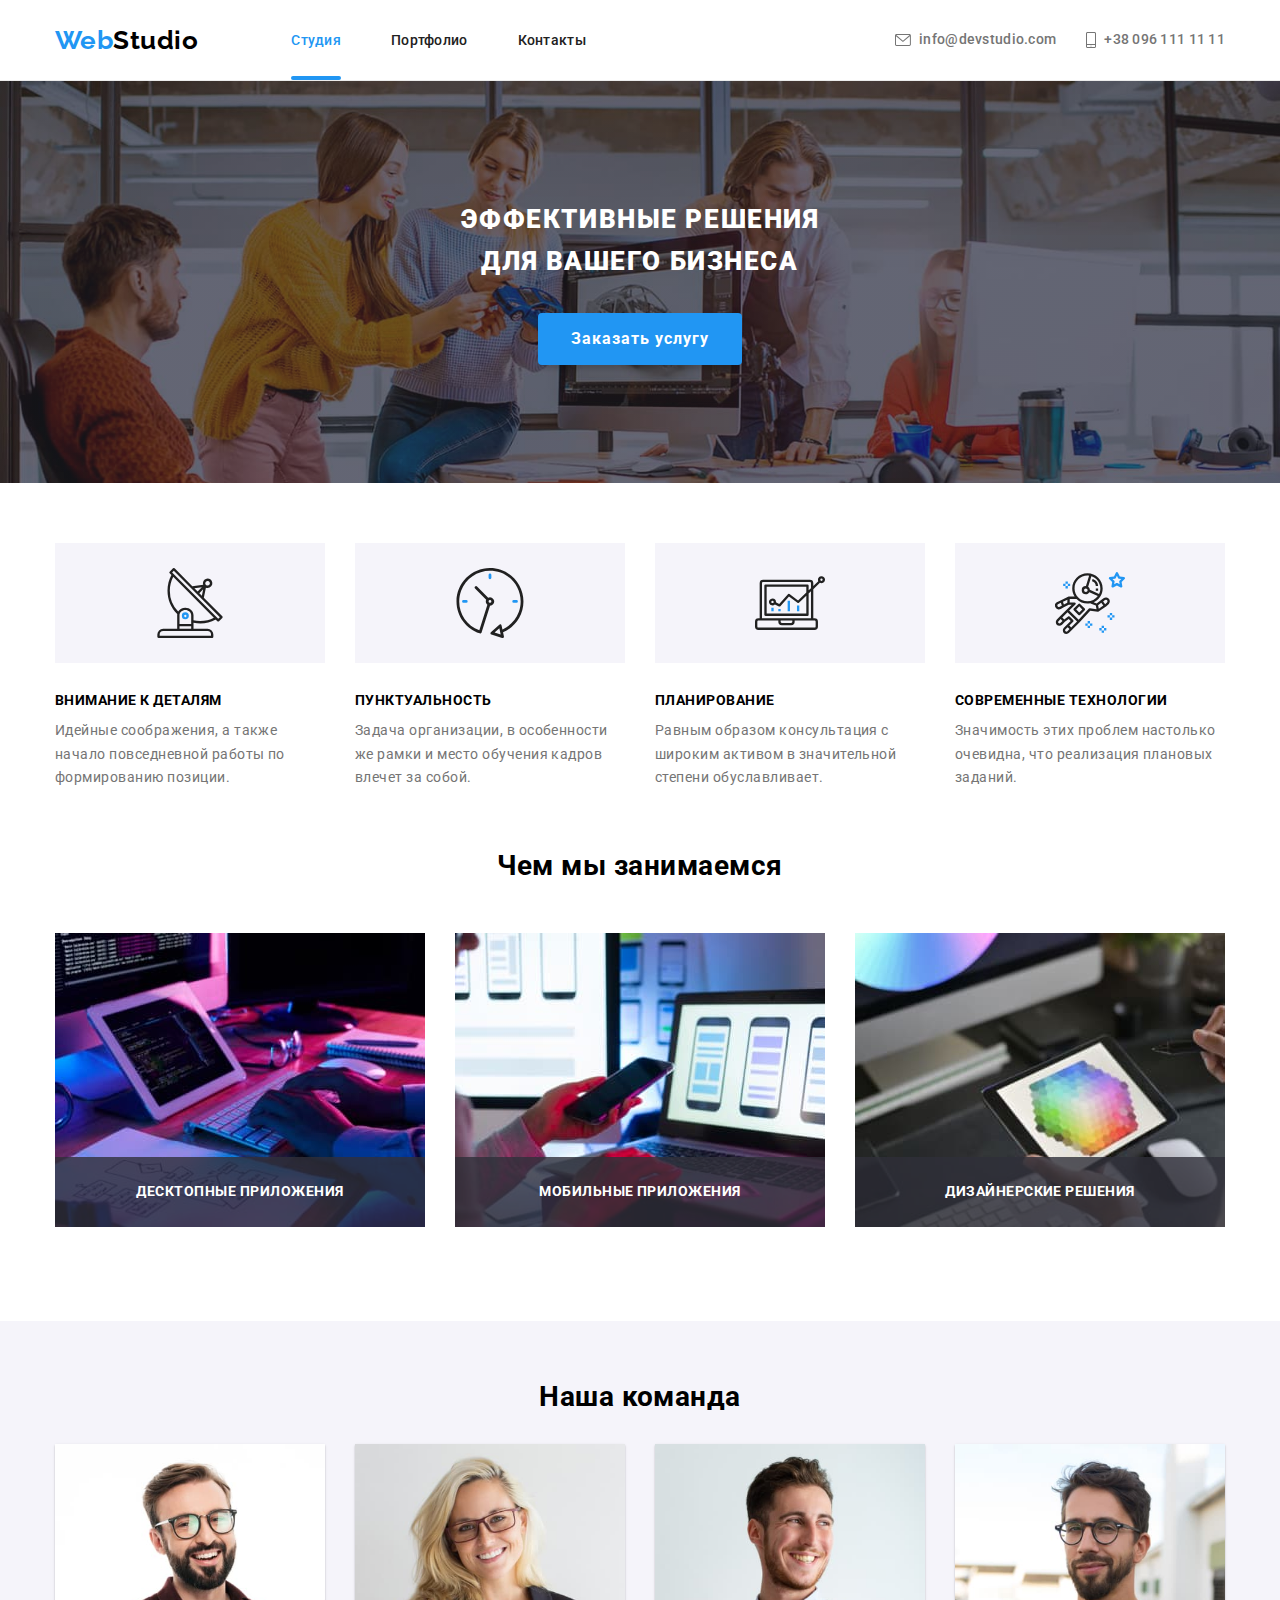
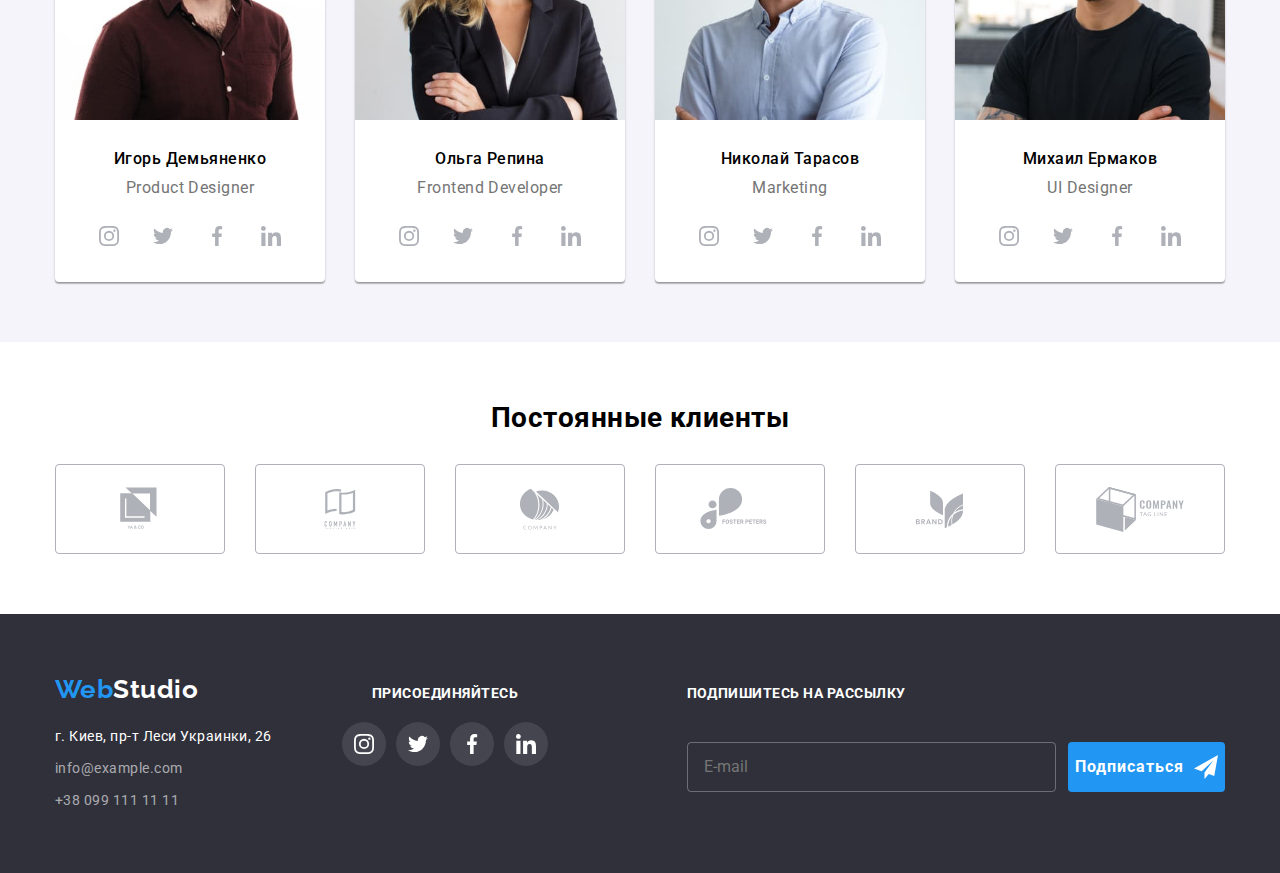
==== commit aac620c2: "исправляет меню и модалку" ====
--- a/index.html
+++ b/index.html
@@ -588,24 +588,22 @@
 
     <!--MOBILE MENU-->
     <div class="mobile-menu js-menu-container" id="mobile-menu">
-      <nav class="mobile-nav">
-        <ul class="mobile-nav__list">
-          <li class="mobile-nav__item">
-            <a
-              href="./index.html"
-              class="mobile-nav__link mobile-nav__link--active"
-            >
-              Студия</a
-            >
-          </li>
-          <li class="mobile-nav__item">
-            <a href="./portfolio.html" class="mobile-nav__link"> Портфолио</a>
-          </li>
-          <li class="mobile-nav__item">
-            <a href="#" class="mobile-nav__link">Контакты</a>
-          </li>
-        </ul>
-      </nav>
+      <ul class="mobile-nav">
+        <li class="mobile-nav__item">
+          <a
+            href="./index.html"
+            class="mobile-nav__link mobile-nav__link--active"
+          >
+            Студия</a
+          >
+        </li>
+        <li class="mobile-nav__item">
+          <a href="./portfolio.html" class="mobile-nav__link"> Портфолио</a>
+        </li>
+        <li class="mobile-nav__item">
+          <a href="#" class="mobile-nav__link">Контакты</a>
+        </li>
+      </ul>
 
       <address>
         <ul class="mobile-contacts">
--- a/css/main.min.css
+++ b/css/main.min.css
@@ -1,2 +1,2 @@
-.network__list,.nav__list,.contacts__list,.features__list,.we-do__list,.team__list,.clients__list,.address__list,.buttons__list,.examples__list{list-style:none;padding:0;margin:0}body{color:var(--primary-text-color);background-color:var(--primary-bg-color);font-family:Roboto, sans-serif;letter-spacing:0.03em}a{text-decoration:none}.container{padding-left:15px;padding-right:15px;margin:0 auto;max-width:480px;min-width:320px}@media screen and (min-width: 768px){.container{max-width:768px}}@media screen and (min-width: 768px) and (min-width: 1200px){.container{max-width:1200px}}.sections-title{font-weight:700;font-size:28px;line-height:1.17;text-align:center;margin:0;padding:0}.visually-hidden{position:absolute;width:1px;height:1px;margin:-1px;border:0;padding:0;white-space:nowrap;-webkit-clip-path:inset(100%);clip-path:inset(100%);clip:rect(0 0 0 0);overflow:hidden}.no-gap{display:block;max-width:100%}.logo{display:inline-block;font-family:Raleway, sans-serif;font-weight:700;font-size:24px;line-height:1.17}@media screen and (min-width: 1200px){.logo{font-size:26px;line-height:1.19}}.logo--header{color:#000;padding-top:16px;padding-bottom:16px}.logo--footer{color:#fff}.logo__text{color:#2196f3}.network__list{display:-webkit-box;display:-ms-flexbox;display:flex;-webkit-box-pack:center;-ms-flex-pack:center;justify-content:center;-webkit-box-align:center;-ms-flex-align:center;align-items:center;text-align:center;margin-top:16px}.network__list--footer{margin-top:20px}.network__item:not(:first-child){margin-left:10px}.network__link{display:-webkit-box;display:-ms-flexbox;display:flex;-webkit-box-align:center;-ms-flex-align:center;align-items:center;-webkit-box-pack:center;-ms-flex-pack:center;justify-content:center;border-radius:50%;width:44px;height:44px}.network__link--grey{color:#afb1b8;-webkit-transition:color 250ms cubic-bezier(0.4, 0, 0.2, 1),background-color 250ms cubic-bezier(0.4, 0, 0.2, 1);transition:color 250ms cubic-bezier(0.4, 0, 0.2, 1),background-color 250ms cubic-bezier(0.4, 0, 0.2, 1)}.network__link--white{color:#fff;background-color:rgba(255,255,255,0.1)}.network__link:hover,.network__link:focus{background-color:#2196f3;color:#fff;outline:none}.network__icon{fill:currentColor}.network{text-align:center}@media screen and (max-width: 767px){.network{margin-top:60px}}@media screen and (min-width: 1200px){.network{margin-left:70px}}.network__text{margin:0;padding:0px;color:#fff;font-weight:700;font-size:14px;line-height:1.14;text-transform:uppercase}.page-header{border-bottom:1px solid #ececec}.container--nav{display:-webkit-box;display:-ms-flexbox;display:flex;-webkit-box-align:center;-ms-flex-align:center;align-items:center;-webkit-box-pack:justify;-ms-flex-pack:justify;justify-content:space-between}@media screen and (max-width: 767px){.nav__list{display:none}}@media screen and (min-width: 768px){.nav__list{display:-webkit-box;display:-ms-flexbox;display:flex;-webkit-box-align:center;-ms-flex-align:center;align-items:center;-webkit-box-pack:justify;-ms-flex-pack:justify;justify-content:space-between;margin-left:88px}}@media screen and (min-width: 768px) and (min-width: 1200px){.nav__list{margin-left:93px}}.nav{display:-webkit-box;display:-ms-flexbox;display:flex;-webkit-box-align:center;-ms-flex-align:center;align-items:center;-webkit-box-pack:justify;-ms-flex-pack:justify;justify-content:space-between}.nav__item:not(:first-child){margin-left:50px}.nav__link{color:#212121;font-weight:500;font-size:14px;line-height:1.14;letter-spacing:0.02em;padding-top:32px;padding-bottom:32px;-webkit-transition:color 250ms cubic-bezier(0.4, 0, 0.2, 1);transition:color 250ms cubic-bezier(0.4, 0, 0.2, 1)}.nav__link:hover,.nav__link:focus{color:#2196f3}.nav__link--active{color:#2196f3;position:relative}.nav__link--active::after{position:absolute;bottom:0;content:'';display:block;width:100%;height:4px;margin-top:28px;background-color:#2196f3;border-radius:2px}@media screen and (max-width: 767px){.contacts__list{display:none}}@media screen and (min-width: 768px){.contacts__list{display:-webkit-box;display:-ms-flexbox;display:flex;-webkit-box-orient:vertical;-webkit-box-direction:normal;-ms-flex-direction:column;flex-direction:column;-webkit-box-align:start;-ms-flex-align:start;align-items:flex-start;-webkit-box-pack:center;-ms-flex-pack:center;justify-content:center;padding-top:21px;padding-bottom:21px}}@media screen and (min-width: 1200px){.contacts__list{-webkit-box-orient:horizontal;-webkit-box-direction:normal;-ms-flex-direction:row;flex-direction:row;padding-top:32px;padding-bottom:32px}}@media screen and (max-width: 1199px){.contacts__item:last-child{margin-top:10px}}@media screen and (min-width: 1200px){.contacts__item:last-child{margin-left:30px}}.contacts__link{color:#757575;font-weight:500;font-size:12px;line-height:1.16;letter-spacing:0.02em;display:-webkit-box;display:-ms-flexbox;display:flex;-webkit-box-align:center;-ms-flex-align:center;align-items:center;-webkit-transition:color 250ms var(--bazier);transition:color 250ms var(--bazier)}.contacts__link:hover,.contacts__link:focus{color:#2196f3}.contacts__icon{margin-right:8px;text-align:center;fill:currentColor}.hero{max-width:1600px;margin:0 auto;padding-top:118px;padding-bottom:118px;text-align:center;background-color:#2f303a;background-image:-webkit-gradient(linear, left top, right top, from(rgba(47,48,58,0.4)), to(rgba(47,48,58,0.4))),url(../img/hero.jpg);background-image:linear-gradient(to right, rgba(47,48,58,0.4), rgba(47,48,58,0.4)),url(../img/hero.jpg);background-size:cover;background-repeat:no-repeat}.hero__title{color:#fff;font-weight:900;font-size:26px;line-height:1.61;letter-spacing:0.06em;text-transform:uppercase;margin:0}.hero__buttom{color:#fff;background-color:#2196f3;cursor:pointer;font-weight:700;font-size:16px;line-height:1.87;letter-spacing:0.06em;margin-top:30px;display:inline-block;padding:10px 32px;border-radius:4px;-webkit-box-shadow:0px 4px 4px rgba(0,0,0,0.15);box-shadow:0px 4px 4px rgba(0,0,0,0.15);border:1px solid transparent}.features{padding-top:60px;padding-bottom:60px}@media screen and (min-width: 768px){.features__list{display:-webkit-box;display:-ms-flexbox;display:flex;-ms-flex-wrap:wrap;flex-wrap:wrap;margin:-15px}}@media screen and (max-width: 767px){.features__item:not(:first-child){margin-top:30px}}@media screen and (min-width: 768px){.features__item{margin:15px;-ms-flex-preferred-size:calc((100% - 30px * 2) / 2);flex-basis:calc((100% - 30px * 2) / 2)}}@media screen and (min-width: 1200px){.features__item{margin:15px;-ms-flex-preferred-size:calc((100% - 30px * 4) / 4);flex-basis:calc((100% - 30px * 4) / 4)}}.features__thumb{background-color:#f5f4fa;display:-webkit-box;display:-ms-flexbox;display:flex;-webkit-box-align:center;-ms-flex-align:center;align-items:center;-webkit-box-pack:center;-ms-flex-pack:center;justify-content:center;padding-top:25px;padding-bottom:25px}.features__title{font-weight:700;font-size:14px;line-height:1.14;text-transform:uppercase;margin:0;padding:0;margin-top:30px;margin-bottom:10px}@media screen and (max-width: 767px){.features__title{text-align:center}}.features__text{color:#757575;font-weight:400;font-size:14px;line-height:1.71;margin:0;padding:0}.we-do{padding-bottom:94px}@media screen and (max-width: 1200px){.we-do{display:none}}.we-do__list{margin-top:50px;display:-webkit-box;display:-ms-flexbox;display:flex;-ms-flex-wrap:wrap;flex-wrap:wrap;margin-left:calc(-1 * 30px)}.we-do__item{margin-left:30px;-webkit-box-orient:vertical;-webkit-box-direction:normal;-ms-flex-direction:calc(100% / 3 - 30px);flex-direction:calc(100% / 3 - 30px)}.we-do__thumb{position:relative}.we-do__text{position:absolute;bottom:0;width:100%;height:70px;display:-webkit-box;display:-ms-flexbox;display:flex;-webkit-box-pack:center;-ms-flex-pack:center;justify-content:center;-webkit-box-align:center;-ms-flex-align:center;align-items:center;background-color:rgba(47,48,58,0.8);margin:0;padding:0;color:#fff;font-size:14px;line-height:1.14;text-transform:uppercase;text-align:center}.team{padding-top:60px;padding-bottom:60px;background-color:#f5f4fa}.sections-title--team{margin-bottom:30px}@media screen and (min-width: 768px){.team__list{display:-webkit-box;display:-ms-flexbox;display:flex;-ms-flex-wrap:wrap;flex-wrap:wrap;margin:-15px}}.team__item{background-color:#fff;-webkit-box-shadow:0px 1px 3px rgba(0,0,0,0.12),0px 1px 1px rgba(0,0,0,0.14),0px 2px 1px rgba(0,0,0,0.2);box-shadow:0px 1px 3px rgba(0,0,0,0.12),0px 1px 1px rgba(0,0,0,0.14),0px 2px 1px rgba(0,0,0,0.2);border-radius:0px 0px 4px 4px}@media screen and (max-width: 767px){.team__item:not(:first-child){margin-top:30px}}@media screen and (min-width: 768px){.team__item{margin:15px;-ms-flex-preferred-size:calc((100% - 30px * 2) / 2);flex-basis:calc((100% - 30px * 2) / 2)}}@media screen and (min-width: 1200px){.team__item{margin:15px;-ms-flex-preferred-size:calc((100% - 30px * 4) / 4);flex-basis:calc((100% - 30px * 4) / 4)}}.teamate-card{padding-top:30px;padding-bottom:24px}.teamate-card__title{font-weight:500;font-size:16px;line-height:1.18;text-align:center;margin:0;padding:0}.teamate-card__text{color:#757575;font-weight:400px;font-size:16px;line-height:1.18;text-align:center;margin:0;padding:0;margin-top:10px}.clients{padding-top:60px;padding-bottom:60px}.sections-title--clients{margin-bottom:30px}.clients__list{display:-webkit-box;display:-ms-flexbox;display:flex;-ms-flex-wrap:wrap;flex-wrap:wrap;-webkit-box-align:center;-ms-flex-align:center;align-items:center;margin:-15px}.clients__item{width:210px;height:90px;margin:15px;-ms-flex-preferred-size:calc((100% - 30px * 2) / 2);flex-basis:calc((100% - 30px * 2) / 2)}@media screen and (min-width: 768px){.clients__item{-ms-flex-preferred-size:calc((100% - 30px * 3) / 3);flex-basis:calc((100% - 30px * 3) / 3)}}@media screen and (min-width: 1200px){.clients__item{-ms-flex-preferred-size:calc((100% - 30px * 6) / 6);flex-basis:calc((100% - 30px * 6) / 6)}}.clients__link{display:-webkit-box;display:-ms-flexbox;display:flex;-webkit-box-align:center;-ms-flex-align:center;align-items:center;-webkit-box-pack:center;-ms-flex-pack:center;justify-content:center;width:100%;height:100%;border:1px solid #afb1b8;border-radius:4px;color:#afb1b8;-webkit-transition:color 250ms cubic-bezier(0.4, 0, 0.2, 1),border-color 250ms cubic-bezier(0.4, 0, 0.2, 1);transition:color 250ms cubic-bezier(0.4, 0, 0.2, 1),border-color 250ms cubic-bezier(0.4, 0, 0.2, 1)}.clients__link:focus,.clients__link:hover{border-color:#2196f3;color:#2196f3;outline:none}.clients__icon{fill:currentColor}.footer{background-color:#2f303a}@media screen and (max-width: 1199px){.footer{text-align:center}}.container--footer{padding-top:60px;padding-bottom:60px}@media screen and (min-width: 1200px){.container--footer{display:-webkit-box;display:-ms-flexbox;display:flex;-webkit-box-align:baseline;-ms-flex-align:baseline;align-items:baseline}}@media screen and (min-width: 768px) and (max-width: 1199px){.footer-wraper{display:-webkit-box;display:-ms-flexbox;display:flex;-webkit-box-align:baseline;-ms-flex-align:baseline;align-items:baseline;-ms-flex-pack:distribute;justify-content:space-around}}@media screen and (min-width: 1200px){.footer-wraper{width:100%;display:-webkit-box;display:-ms-flexbox;display:flex;-webkit-box-align:baseline;-ms-flex-align:baseline;align-items:baseline}}.address{margin-top:20px;font-style:inherit;font-weight:400;font-size:14px;line-height:1.71}.address__list,.address__item:last-child{margin-top:8px}.address__text{color:#fff}.address__link{color:rgba(255,255,255,0.6);-webkit-transition:color 250ms cubic-bezier(0.4, 0, 0.2, 1);transition:color 250ms cubic-bezier(0.4, 0, 0.2, 1)}.address__link:hover,.address__link:focus{color:#2196f3}.subscribe{width:100%}@media screen and (max-width: 1199px){.subscribe{margin-top:60px}}@media screen and (min-width: 1200px){.subscribe{margin-left:93px}}.subscribe__text{margin:0;padding:0;color:#fff;font-weight:700;font-size:14px;line-height:1.14;text-transform:uppercase}.subscribe__form{margin-top:20px}@media screen and (min-width: 768px) and (max-width: 1199px){.subscribe__form{display:-webkit-box;display:-ms-flexbox;display:flex;-webkit-box-orient:vertical;-webkit-box-direction:normal;-ms-flex-direction:column;flex-direction:column;-webkit-box-align:center;-ms-flex-align:center;align-items:center}}@media screen and (min-width: 1200px){.subscribe__form{display:-webkit-box;display:-ms-flexbox;display:flex;-webkit-box-align:baseline;-ms-flex-align:baseline;align-items:baseline;-webkit-box-pack:center;-ms-flex-pack:center;justify-content:center}}.subscribe__input{padding:15px 16px;max-width:450px;width:100%;height:50px;background-color:transparent;border:1px solid rgba(255,255,255,0.3);border-radius:4px;color:rgba(255,255,255,0.6);font-size:16px;line-height:1.25}.subscribe__btn{margin-top:20px;display:-webkit-inline-box;display:-ms-inline-flexbox;display:inline-flex;-webkit-box-pack:center;-ms-flex-pack:center;justify-content:center;-webkit-box-align:center;-ms-flex-align:center;align-items:center;margin-left:12px;padding-top:10px;padding-bottom:10px;width:200px;height:50px;color:#fff;background-color:#2196f3;font-weight:700;font-size:16px;line-height:1.87;letter-spacing:0.06em;border:1px solid transparent;border-radius:4px}.subscribe__icon{margin-left:10px;fill:currentColor}.backdrop{position:fixed;top:0;left:0;width:100%;height:100%;overflow-y:scroll;background:rgba(0,0,0,0.2);-webkit-transition:opacity 250ms cubic-bezier(0.4, 0, 0.2, 1),visibility 250ms cubic-bezier(0.4, 0, 0.2, 1);transition:opacity 250ms cubic-bezier(0.4, 0, 0.2, 1),visibility 250ms cubic-bezier(0.4, 0, 0.2, 1);padding:93px 15px}.backdrop.is-hidden{opacity:0;pointer-events:none;visibility:hidden}.modal{padding:40px;position:relative;background-color:#fff;-webkit-transition:-webkit-transform 250ms cubic-bezier(0.4, 0, 0.2, 1);transition:-webkit-transform 250ms cubic-bezier(0.4, 0, 0.2, 1);transition:transform 250ms cubic-bezier(0.4, 0, 0.2, 1);transition:transform 250ms cubic-bezier(0.4, 0, 0.2, 1), -webkit-transform 250ms cubic-bezier(0.4, 0, 0.2, 1)}.backdrop.is-hidden .modal{top:50%;left:50%;-webkit-transform:translate(-50%, -50%) scale(1.1);transform:translate(-50%, -50%) scale(1.1)}.modal__text{margin:0;padding:0;font-weight:700;font-size:20px;line-height:1.5;text-align:center}.close-button{position:absolute;top:8px;right:8px;display:-webkit-box;display:-ms-flexbox;display:flex;-webkit-box-align:center;-ms-flex-align:center;align-items:center;-webkit-box-pack:center;-ms-flex-pack:center;justify-content:center;width:30px;height:30px;margin-left:auto;background:#fff;border:1px solid rgba(0,0,0,0.1);border-radius:50%;-webkit-transition:color 250ms cubic-bezier(0.4, 0, 0.2, 1);transition:color 250ms cubic-bezier(0.4, 0, 0.2, 1);color:#000000}.close-button:hover,.close-button:focus{color:#2196f3;outline:none}.close-button__icon{fill:currentColor}.callback-form{margin-top:12px}.callback-form__label{display:block;font-weight:normal;font-size:12px;line-height:1.16;letter-spacing:0.01em;color:#757575}.callback-form__label:not(:first-child){margin-top:10px}.callback-form__wraper{position:relative}.callback-form__input{margin-top:4px;padding:11px 42px;width:100%;border:1px solid rgba(33,33,33,0.2);border-radius:4px;-webkit-transition:border-color 250ms cubic-bezier(0.4, 0, 0.2, 1);transition:border-color 250ms cubic-bezier(0.4, 0, 0.2, 1)}.callback-form__input:focus-within{border-color:#2196f3;outline:none}.callback-form__icon{position:absolute;top:50%;left:12px;-webkit-transform:translateY(-50%);transform:translateY(-50%);fill:#212121;-webkit-transition:fill 250ms cubic-bezier(0.4, 0, 0.2, 1);transition:fill 250ms cubic-bezier(0.4, 0, 0.2, 1)}.callback-form__input:focus-within+.callback-form__icon{fill:#2196f3}.callback-form__input--feedback{padding:12px 16px;resize:none}.callback-form__input--feedback::-webkit-input-placeholder{color:rgba(117,117,117,0.5);font-size:14px;line-height:1.14;letter-spacing:0.01em}.callback-form__input--feedback:-ms-input-placeholder{color:rgba(117,117,117,0.5);font-size:14px;line-height:1.14;letter-spacing:0.01em}.callback-form__input--feedback::-ms-input-placeholder{color:rgba(117,117,117,0.5);font-size:14px;line-height:1.14;letter-spacing:0.01em}.callback-form__input--feedback::placeholder{color:rgba(117,117,117,0.5);font-size:14px;line-height:1.14;letter-spacing:0.01em}.submit-button{display:block;margin-top:30px;margin-left:auto;margin-right:auto;padding:10px 55px;color:#fff;background-color:#2196f3;border:1px solid transparent;border-radius:4px;-webkit-box-shadow:0px 4px 4px rgba(0,0,0,0.15);box-shadow:0px 4px 4px rgba(0,0,0,0.15);-webkit-transition:background-color 250ms cubic-bezier(0.4, 0, 0.2, 1);transition:background-color 250ms cubic-bezier(0.4, 0, 0.2, 1)}.submit-button:hover,.submit-button:focus{background-color:#188ce8}.checkbox{margin-top:20px}.checkbox__link{color:#2196f3;text-decoration:underline}.checkbox__label{position:relative;display:-webkit-inline-box;display:-ms-inline-flexbox;display:inline-flex;-webkit-box-align:center;-ms-flex-align:center;align-items:center;-webkit-box-pack:center;-ms-flex-pack:center;justify-content:center}.checkbox__input{opacity:0}.checkbox__icon{position:absolute;top:50%;left:0px;-webkit-transform:translateY(-50%);transform:translateY(-50%);-webkit-transition:opacity 250ms cubic-bezier(0.4, 0, 0.2, 1);transition:opacity 250ms cubic-bezier(0.4, 0, 0.2, 1)}.checkbox__icon--check{opacity:0}.checkbox__input:checked ~ .checkbox__icon--check{opacity:1}.checkbox__input:checked ~ .checkbox__icon--uncheck{opacity:0}.checkbox__text{margin-left:7px;color:#757575;font-size:12px;line-height:1.16}.examples{padding-top:60px;padding-bottom:60px}.buttons__list{display:-webkit-box;display:-ms-flexbox;display:flex}@media screen and (max-width: 767px){.buttons__list{-ms-flex-wrap:wrap;flex-wrap:wrap;margin-left:-8px;margin-top:-15px}}@media screen and (min-width: 768px){.buttons__list{-webkit-box-align:center;-ms-flex-align:center;align-items:center;-webkit-box-pack:center;-ms-flex-pack:center;justify-content:center}}@media screen and (max-width: 767px){.buttons__item{margin-left:8px;margin-top:15px}}@media screen and (min-width: 768px){.buttons__item{margin-bottom:30px}.buttons__item:not(:first-child){margin-left:8px;-webkit-box-pack:center;-ms-flex-pack:center;justify-content:center;-webkit-box-align:center;-ms-flex-align:center;align-items:center}}.button{background-color:#f5f4fa;color:#212121;font-family:inherit;font-weight:500;font-size:16px;line-height:1.62;text-align:center;border:1px solid transparent;padding:6px 22px;border-radius:4px;-webkit-transition:color 250ms cubic-bezier(0.4, 0, 0.2, 1),background-color 250ms cubic-bezier(0.4, 0, 0.2, 1),-webkit-box-shadow 250ms cubic-bezier(0.4, 0, 0.2, 1);transition:color 250ms cubic-bezier(0.4, 0, 0.2, 1),background-color 250ms cubic-bezier(0.4, 0, 0.2, 1),-webkit-box-shadow 250ms cubic-bezier(0.4, 0, 0.2, 1);transition:color 250ms cubic-bezier(0.4, 0, 0.2, 1),background-color 250ms cubic-bezier(0.4, 0, 0.2, 1),box-shadow 250ms cubic-bezier(0.4, 0, 0.2, 1);transition:color 250ms cubic-bezier(0.4, 0, 0.2, 1),background-color 250ms cubic-bezier(0.4, 0, 0.2, 1),box-shadow 250ms cubic-bezier(0.4, 0, 0.2, 1),-webkit-box-shadow 250ms cubic-bezier(0.4, 0, 0.2, 1)}.button:hover,.button:focus,.button:active{color:#fff;background-color:#2196f3;-webkit-box-shadow:0px 3px 1px rgba(0,0,0,0.1),0px 1px 2px rgba(0,0,0,0.08),0px 2px 2px rgba(0,0,0,0.12);box-shadow:0px 3px 1px rgba(0,0,0,0.1),0px 1px 2px rgba(0,0,0,0.08),0px 2px 2px rgba(0,0,0,0.12);outline:none}@media screen and (max-width: 767px){.examples__list{margin-top:40px}}@media screen and (min-width: 768px){.examples__list{display:-webkit-box;display:-ms-flexbox;display:flex;-ms-flex-wrap:wrap;flex-wrap:wrap;margin:-15px}}@media screen and (min-width: 768px){.examples__element{margin:15px;-ms-flex-preferred-size:calc((100% - 30px * 2) / 2);flex-basis:calc((100% - 30px * 2) / 2)}}@media screen and (min-width: 1200px){.examples__element{margin:15px;-ms-flex-preferred-size:calc((100% - 30px * 3) / 3);flex-basis:calc((100% - 30px * 3) / 3)}}.example__link{display:block;-webkit-transition:-webkit-box-shadow 250ms cubic-bezier(0.4, 0, 0.2, 1);transition:-webkit-box-shadow 250ms cubic-bezier(0.4, 0, 0.2, 1);transition:box-shadow 250ms cubic-bezier(0.4, 0, 0.2, 1);transition:box-shadow 250ms cubic-bezier(0.4, 0, 0.2, 1), -webkit-box-shadow 250ms cubic-bezier(0.4, 0, 0.2, 1)}.example__link:hover,.example__link:focus{-webkit-box-shadow:0px 1px 1px rgba(0,0,0,0.12),0px 4px 4px rgba(0,0,0,0.06),1px 4px 6px rgba(0,0,0,0.16);box-shadow:0px 1px 1px rgba(0,0,0,0.12),0px 4px 4px rgba(0,0,0,0.06),1px 4px 6px rgba(0,0,0,0.16);outline:none}@media screen and (min-width: 768px){.example__link{display:-webkit-box;display:-ms-flexbox;display:flex;height:100%;-webkit-box-orient:vertical;-webkit-box-direction:normal;-ms-flex-direction:column;flex-direction:column}}.thumb{position:relative;overflow:hidden}.overlay{position:absolute;bottom:0;left:0;-webkit-transform:translateY(101%);transform:translateY(101%);width:100%;height:100%;background-color:rgba(33,150,243,0.9);-webkit-transition:-webkit-transform 250ms cubic-bezier(0.4, 0, 0.2, 1);transition:-webkit-transform 250ms cubic-bezier(0.4, 0, 0.2, 1);transition:transform 250ms cubic-bezier(0.4, 0, 0.2, 1);transition:transform 250ms cubic-bezier(0.4, 0, 0.2, 1), -webkit-transform 250ms cubic-bezier(0.4, 0, 0.2, 1)}.example__link:hover .overlay,.example__link:focus .overlay{-webkit-transform:translateY(0);transform:translateY(0)}.overlay__text{margin:0;padding:63px 24px;color:#fff;font-size:18px;line-height:1.56}.example__text{padding:20px 24px;border:1px solid #eeeeee;border-top:none}@media screen and (min-width: 768px){.example__text{-webkit-box-flex:1;-ms-flex-positive:1;flex-grow:1}}.example__title{color:#212121;font-weight:700;font-size:18px;line-height:2;letter-spacing:0.06em;margin:0;padding:0}.example__type{color:#757575;font-weight:400;font-size:16px;line-height:1.87;letter-spacing:0.03em;margin:0;padding:0;margin-top:4px}.mobile-menu,.menu__button{display:none}@media screen and (max-width: 767px){.mobile-menu{position:fixed;top:0;left:0;width:100vw;height:100vh;background-color:#fff;padding:48px 40px;display:-webkit-box;display:-ms-flexbox;display:flex;-webkit-box-orient:vertical;-webkit-box-direction:normal;-ms-flex-direction:column;flex-direction:column;-webkit-box-pack:justify;-ms-flex-pack:justify;justify-content:space-between;-webkit-transform:translate(100%);transform:translate(100%);-webkit-transition:-webkit-transform 250ms cubic-bezier(0.4, 0, 0.2, 1);transition:-webkit-transform 250ms cubic-bezier(0.4, 0, 0.2, 1);transition:transform 250ms cubic-bezier(0.4, 0, 0.2, 1);transition:transform 250ms cubic-bezier(0.4, 0, 0.2, 1), -webkit-transform 250ms cubic-bezier(0.4, 0, 0.2, 1)}.mobile-menu.is-open{-webkit-transform:translate(0%);transform:translate(0%)}.mobile-nav__list{list-style:none;padding:0;margin:0}.mobile-nav__item:not(:first-child){margin-top:32px}.mobile-nav__link{font-weight:500;font-size:40px;line-height:1.17;letter-spacing:0.02em;color:#212121}.mobile-nav__link--active{color:#2196f3}.mobile-contacts{display:block;list-style:none;padding:0;margin:0;margin-bottom:64px}.mobile-contacts__item:not(:first-child){margin-top:32px}.mobile-contacts__link{font-weight:500;letter-spacing:0.02em}.mobile-contacts__link--cell{color:#2196f3;font-size:34px;line-height:1.17}.mobile-contacts__link--mail{color:#757575;font-size:24px;line-height:1.16}.mobile-networks{list-style:none;padding:0;margin:0;margin-top:62px;display:-webkit-box;display:-ms-flexbox;display:flex;-ms-flex-wrap:wrap;flex-wrap:wrap;-webkit-box-align:baseline;-ms-flex-align:baseline;align-items:baseline}.mobile-networks__item:not(:first-child){margin-left:10px}.mobile-networks__item:not(:first-child)::before{content:'';width:0px;height:22px;border:1px solid rgba(33,33,33,0.2);margin-right:10px}.mobile-networks__link{font-weight:500;font-size:18px;line-height:1.22;letter-spacing:0.02em;color:#2196f3}.menu__button{display:-webkit-inline-box;display:-ms-inline-flexbox;display:inline-flex;padding:0;margin:0;border:none;background-color:transparent}.menu__button--close{position:absolute;top:10px;right:15px;-webkit-transition:color 250ms cubic-bezier(0.4, 0, 0.2, 1);transition:color 250ms cubic-bezier(0.4, 0, 0.2, 1)}.menu__button--close:hover,.menu__button--close:focus{color:#2196f3}.icon-close--mobile{fill:currentColor}}
+.network__list,.nav__list,.contacts__list,.features__list,.we-do__list,.team__list,.clients__list,.address__list,.buttons__list,.examples__list{list-style:none;padding:0;margin:0}body{color:var(--primary-text-color);background-color:var(--primary-bg-color);font-family:Roboto, sans-serif;letter-spacing:0.03em}a{text-decoration:none}address{font-style:inherit}.container{padding-left:15px;padding-right:15px;margin:0 auto;max-width:480px;min-width:320px}@media screen and (min-width: 768px){.container{max-width:768px}}@media screen and (min-width: 768px) and (min-width: 1200px){.container{max-width:1200px}}.sections-title{font-weight:700;font-size:28px;line-height:1.17;text-align:center;margin:0;padding:0}.visually-hidden{position:absolute;width:1px;height:1px;margin:-1px;border:0;padding:0;white-space:nowrap;-webkit-clip-path:inset(100%);clip-path:inset(100%);clip:rect(0 0 0 0);overflow:hidden}.no-gap{display:block;max-width:100%;width:100%;height:auto}.logo{display:inline-block;font-family:Raleway, sans-serif;font-weight:700;font-size:24px;line-height:1.17}@media screen and (min-width: 1200px){.logo{font-size:26px;line-height:1.19}}.logo--header{color:#000;padding-top:16px;padding-bottom:16px}.logo--footer{color:#fff}.logo__text{color:#2196f3}.network__list{display:-webkit-box;display:-ms-flexbox;display:flex;-webkit-box-pack:center;-ms-flex-pack:center;justify-content:center;-webkit-box-align:center;-ms-flex-align:center;align-items:center;text-align:center;margin-top:16px}.network__list--footer{margin-top:20px}.network__item:not(:first-child){margin-left:10px}.network__link{display:-webkit-box;display:-ms-flexbox;display:flex;-webkit-box-align:center;-ms-flex-align:center;align-items:center;-webkit-box-pack:center;-ms-flex-pack:center;justify-content:center;border-radius:50%;width:44px;height:44px}.network__link--grey{color:#afb1b8;-webkit-transition:color 250ms cubic-bezier(0.4, 0, 0.2, 1),background-color 250ms cubic-bezier(0.4, 0, 0.2, 1);transition:color 250ms cubic-bezier(0.4, 0, 0.2, 1),background-color 250ms cubic-bezier(0.4, 0, 0.2, 1)}.network__link--white{color:#fff;background-color:rgba(255,255,255,0.1)}.network__link:hover,.network__link:focus{background-color:#2196f3;color:#fff;outline:none}.network__icon{fill:currentColor}.network{text-align:center}@media screen and (max-width: 767px){.network{margin-top:60px}}@media screen and (min-width: 1200px){.network{margin-left:70px}}.network__text{margin:0;padding:0px;color:#fff;font-weight:700;font-size:14px;line-height:1.14;text-transform:uppercase}.page-header{border-bottom:1px solid #ececec}.container--nav{display:-webkit-box;display:-ms-flexbox;display:flex;-webkit-box-align:center;-ms-flex-align:center;align-items:center;-webkit-box-pack:justify;-ms-flex-pack:justify;justify-content:space-between}@media screen and (max-width: 767px){.nav__list{display:none}}@media screen and (min-width: 768px){.nav__list{display:-webkit-box;display:-ms-flexbox;display:flex;-webkit-box-align:center;-ms-flex-align:center;align-items:center;-webkit-box-pack:justify;-ms-flex-pack:justify;justify-content:space-between;margin-left:88px}}@media screen and (min-width: 768px) and (min-width: 1200px){.nav__list{margin-left:93px}}.nav{display:-webkit-box;display:-ms-flexbox;display:flex;-webkit-box-align:center;-ms-flex-align:center;align-items:center;-webkit-box-pack:justify;-ms-flex-pack:justify;justify-content:space-between}.nav__item:not(:first-child){margin-left:50px}.nav__link{color:#212121;font-weight:500;font-size:14px;line-height:1.14;letter-spacing:0.02em;padding-top:32px;padding-bottom:32px;-webkit-transition:color 250ms cubic-bezier(0.4, 0, 0.2, 1);transition:color 250ms cubic-bezier(0.4, 0, 0.2, 1)}.nav__link:hover,.nav__link:focus{color:#2196f3}.nav__link--active{color:#2196f3;position:relative}.nav__link--active::after{position:absolute;bottom:0;content:'';display:block;width:100%;height:4px;margin-top:28px;background-color:#2196f3;border-radius:2px}@media screen and (max-width: 767px){.contacts__list{display:none}}@media screen and (min-width: 768px){.contacts__list{display:-webkit-box;display:-ms-flexbox;display:flex;-webkit-box-orient:vertical;-webkit-box-direction:normal;-ms-flex-direction:column;flex-direction:column;-webkit-box-align:start;-ms-flex-align:start;align-items:flex-start;-webkit-box-pack:center;-ms-flex-pack:center;justify-content:center;padding-top:21px;padding-bottom:21px}}@media screen and (min-width: 1200px){.contacts__list{-webkit-box-orient:horizontal;-webkit-box-direction:normal;-ms-flex-direction:row;flex-direction:row;padding-top:32px;padding-bottom:32px}}@media screen and (max-width: 1199px){.contacts__item:last-child{margin-top:10px}}@media screen and (min-width: 1200px){.contacts__item:last-child{margin-left:30px}}.contacts__link{color:#757575;font-weight:500;font-size:12px;line-height:1.16;letter-spacing:0.02em;display:-webkit-box;display:-ms-flexbox;display:flex;-webkit-box-align:center;-ms-flex-align:center;align-items:center;-webkit-transition:color 250ms var(--bazier);transition:color 250ms var(--bazier)}.contacts__link:hover,.contacts__link:focus{color:#2196f3}@media screen and (min-width: 1200px){.contacts__link{font-size:14px;line-height:1.14}}.contacts__icon{margin-right:8px;text-align:center;fill:currentColor}.hero{max-width:1600px;margin:0 auto;padding-top:118px;padding-bottom:118px;text-align:center;background-color:#2f303a;background-image:-webkit-gradient(linear, left top, right top, from(rgba(47,48,58,0.4)), to(rgba(47,48,58,0.4))),url(../img/hero/mobile.jpg);background-image:linear-gradient(to right, rgba(47,48,58,0.4), rgba(47,48,58,0.4)),url(../img/hero/mobile.jpg);background-size:cover;background-repeat:no-repeat}@media (min-device-pixel-ratio: 2), (-webkit-min-device-pixel-ratio: 2), (min-resolution: 192dpi), (min-resolution: 2dppx){.hero{background-image:-webkit-gradient(linear, left top, right top, from(rgba(47,48,58,0.4)), to(rgba(47,48,58,0.4))),url(../img/hero/mobile2x.jpg);background-image:linear-gradient(to right, rgba(47,48,58,0.4), rgba(47,48,58,0.4)),url(../img/hero/mobile2x.jpg)}}@media (min-width: 768px){.hero{background-image:-webkit-gradient(linear, left top, right top, from(rgba(47,48,58,0.4)), to(rgba(47,48,58,0.4))),url(../img/hero/tablet.jpg);background-image:linear-gradient(to right, rgba(47,48,58,0.4), rgba(47,48,58,0.4)),url(../img/hero/tablet.jpg);background-size:cover;background-repeat:no-repeat}}@media (min-width: 768px) and (min-device-pixel-ratio: 2), (min-width: 768px) and (-webkit-min-device-pixel-ratio: 2), (min-width: 768px) and (min-resolution: 192dpi), (min-width: 768px) and (min-resolution: 2dppx){.hero{background-image:-webkit-gradient(linear, left top, right top, from(rgba(47,48,58,0.4)), to(rgba(47,48,58,0.4))),url(../img/hero/tablet2x.jpg);background-image:linear-gradient(to right, rgba(47,48,58,0.4), rgba(47,48,58,0.4)),url(../img/hero/tablet2x.jpg)}}@media (min-width: 1200px){.hero{background-image:-webkit-gradient(linear, left top, right top, from(rgba(47,48,58,0.4)), to(rgba(47,48,58,0.4))),url(../img/hero/desktop.jpg);background-image:linear-gradient(to right, rgba(47,48,58,0.4), rgba(47,48,58,0.4)),url(../img/hero/desktop.jpg);background-size:cover;background-repeat:no-repeat}}@media (min-width: 1200px) and (min-device-pixel-ratio: 2), (min-width: 1200px) and (-webkit-min-device-pixel-ratio: 2), (min-width: 1200px) and (min-resolution: 192dpi), (min-width: 1200px) and (min-resolution: 2dppx){.hero{background-image:-webkit-gradient(linear, left top, right top, from(rgba(47,48,58,0.4)), to(rgba(47,48,58,0.4))),url(../img/hero/desktop2x.jpg);background-image:linear-gradient(to right, rgba(47,48,58,0.4), rgba(47,48,58,0.4)),url(../img/hero/desktop2x.jpg)}}.hero__title{color:#fff;font-weight:900;font-size:26px;line-height:1.61;letter-spacing:0.06em;text-transform:uppercase;margin:0}.hero__buttom{color:#fff;background-color:#2196f3;cursor:pointer;font-weight:700;font-size:16px;line-height:1.87;letter-spacing:0.06em;margin-top:30px;display:inline-block;padding:10px 32px;border-radius:4px;-webkit-box-shadow:0px 4px 4px rgba(0,0,0,0.15);box-shadow:0px 4px 4px rgba(0,0,0,0.15);border:1px solid transparent}.features{padding-top:60px;padding-bottom:60px}@media screen and (min-width: 768px){.features__list{display:-webkit-box;display:-ms-flexbox;display:flex;-ms-flex-wrap:wrap;flex-wrap:wrap;margin:-15px}}@media screen and (max-width: 767px){.features__item:not(:first-child){margin-top:30px}}@media screen and (min-width: 768px){.features__item{margin:15px;-ms-flex-preferred-size:calc((100% - 30px * 2) / 2);flex-basis:calc((100% - 30px * 2) / 2)}}@media screen and (min-width: 1200px){.features__item{margin:15px;-ms-flex-preferred-size:calc((100% - 30px * 4) / 4);flex-basis:calc((100% - 30px * 4) / 4)}}.features__thumb{background-color:#f5f4fa;display:-webkit-box;display:-ms-flexbox;display:flex;-webkit-box-align:center;-ms-flex-align:center;align-items:center;-webkit-box-pack:center;-ms-flex-pack:center;justify-content:center;padding-top:25px;padding-bottom:25px}.features__title{font-weight:700;font-size:14px;line-height:1.14;text-transform:uppercase;margin:0;padding:0;margin-top:30px;margin-bottom:10px}@media screen and (max-width: 767px){.features__title{text-align:center}}.features__text{color:#757575;font-weight:400;font-size:14px;line-height:1.71;margin:0;padding:0}.we-do{padding-bottom:94px}@media screen and (max-width: 1200px){.we-do{display:none}}.we-do__list{margin-top:50px;display:-webkit-box;display:-ms-flexbox;display:flex;-ms-flex-wrap:wrap;flex-wrap:wrap;margin-left:calc(-1 * 30px)}.we-do__item{margin-left:30px;-webkit-box-orient:vertical;-webkit-box-direction:normal;-ms-flex-direction:calc(100% / 3 - 30px);flex-direction:calc(100% / 3 - 30px)}.we-do__thumb{position:relative}.we-do__text{position:absolute;bottom:0;width:100%;height:70px;display:-webkit-box;display:-ms-flexbox;display:flex;-webkit-box-pack:center;-ms-flex-pack:center;justify-content:center;-webkit-box-align:center;-ms-flex-align:center;align-items:center;background-color:rgba(47,48,58,0.8);margin:0;padding:0;color:#fff;font-size:14px;line-height:1.14;text-transform:uppercase;text-align:center}.team{padding-top:60px;padding-bottom:60px;background-color:#f5f4fa}.sections-title--team{margin-bottom:30px}@media screen and (min-width: 768px){.team__list{display:-webkit-box;display:-ms-flexbox;display:flex;-ms-flex-wrap:wrap;flex-wrap:wrap;margin:-15px}}.team__item{background-color:#fff;-webkit-box-shadow:0px 1px 3px rgba(0,0,0,0.12),0px 1px 1px rgba(0,0,0,0.14),0px 2px 1px rgba(0,0,0,0.2);box-shadow:0px 1px 3px rgba(0,0,0,0.12),0px 1px 1px rgba(0,0,0,0.14),0px 2px 1px rgba(0,0,0,0.2);border-radius:0px 0px 4px 4px}@media screen and (max-width: 767px){.team__item:not(:first-child){margin-top:30px}}@media screen and (min-width: 768px){.team__item{margin:15px;-ms-flex-preferred-size:calc((100% - 30px * 2) / 2);flex-basis:calc((100% - 30px * 2) / 2)}}@media screen and (min-width: 1200px){.team__item{margin:15px;-ms-flex-preferred-size:calc((100% - 30px * 4) / 4);flex-basis:calc((100% - 30px * 4) / 4)}}.teamate-card{padding-top:30px;padding-bottom:24px}.teamate-card__title{font-weight:500;font-size:16px;line-height:1.18;text-align:center;margin:0;padding:0}.teamate-card__text{color:#757575;font-weight:400px;font-size:16px;line-height:1.18;text-align:center;margin:0;padding:0;margin-top:10px}.clients{padding-top:60px;padding-bottom:60px}.sections-title--clients{margin-bottom:30px}.clients__list{display:-webkit-box;display:-ms-flexbox;display:flex;-ms-flex-wrap:wrap;flex-wrap:wrap;-webkit-box-align:center;-ms-flex-align:center;align-items:center;margin:-15px}.clients__item{width:210px;height:90px;margin:15px;-ms-flex-preferred-size:calc((100% - 30px * 2) / 2);flex-basis:calc((100% - 30px * 2) / 2)}@media screen and (min-width: 768px){.clients__item{-ms-flex-preferred-size:calc((100% - 30px * 3) / 3);flex-basis:calc((100% - 30px * 3) / 3)}}@media screen and (min-width: 1200px){.clients__item{-ms-flex-preferred-size:calc((100% - 30px * 6) / 6);flex-basis:calc((100% - 30px * 6) / 6)}}.clients__link{display:-webkit-box;display:-ms-flexbox;display:flex;-webkit-box-align:center;-ms-flex-align:center;align-items:center;-webkit-box-pack:center;-ms-flex-pack:center;justify-content:center;width:100%;height:100%;border:1px solid #afb1b8;border-radius:4px;color:#afb1b8;-webkit-transition:color 250ms cubic-bezier(0.4, 0, 0.2, 1),border-color 250ms cubic-bezier(0.4, 0, 0.2, 1);transition:color 250ms cubic-bezier(0.4, 0, 0.2, 1),border-color 250ms cubic-bezier(0.4, 0, 0.2, 1)}.clients__link:focus,.clients__link:hover{border-color:#2196f3;color:#2196f3;outline:none}.clients__icon{fill:currentColor}.footer{background-color:#2f303a}@media screen and (max-width: 1199px){.footer{text-align:center}}.container--footer{padding-top:60px;padding-bottom:60px}@media screen and (min-width: 1200px){.container--footer{display:-webkit-box;display:-ms-flexbox;display:flex;-webkit-box-align:baseline;-ms-flex-align:baseline;align-items:baseline}}@media screen and (min-width: 768px) and (max-width: 1199px){.footer-wraper{display:-webkit-box;display:-ms-flexbox;display:flex;-webkit-box-align:baseline;-ms-flex-align:baseline;align-items:baseline;-ms-flex-pack:distribute;justify-content:space-around}}@media screen and (min-width: 1200px){.footer-wraper{width:100%;display:-webkit-box;display:-ms-flexbox;display:flex;-webkit-box-align:baseline;-ms-flex-align:baseline;align-items:baseline}}.address{margin-top:20px;font-style:inherit;font-weight:400;font-size:14px;line-height:1.71}.address__list,.address__item:last-child{margin-top:8px}.address__text{color:#fff}.address__link{color:rgba(255,255,255,0.6);-webkit-transition:color 250ms cubic-bezier(0.4, 0, 0.2, 1);transition:color 250ms cubic-bezier(0.4, 0, 0.2, 1)}.address__link:hover,.address__link:focus{color:#2196f3}.subscribe{width:100%}@media screen and (max-width: 1199px){.subscribe{margin-top:60px}}@media screen and (min-width: 1200px){.subscribe{margin-left:93px}}.subscribe__text{margin:0;padding:0;color:#fff;font-weight:700;font-size:14px;line-height:1.14;text-transform:uppercase}.subscribe__form{margin-top:20px}@media screen and (min-width: 768px) and (max-width: 1199px){.subscribe__form{display:-webkit-box;display:-ms-flexbox;display:flex;-webkit-box-orient:vertical;-webkit-box-direction:normal;-ms-flex-direction:column;flex-direction:column;-webkit-box-align:center;-ms-flex-align:center;align-items:center}}@media screen and (min-width: 1200px){.subscribe__form{display:-webkit-box;display:-ms-flexbox;display:flex;-webkit-box-align:baseline;-ms-flex-align:baseline;align-items:baseline;-webkit-box-pack:center;-ms-flex-pack:center;justify-content:center}}.subscribe__input{padding:15px 16px;max-width:450px;width:100%;height:50px;background-color:transparent;border:1px solid rgba(255,255,255,0.3);border-radius:4px;color:rgba(255,255,255,0.6);font-size:16px;line-height:1.25}.subscribe__btn{margin-top:20px;display:-webkit-inline-box;display:-ms-inline-flexbox;display:inline-flex;-webkit-box-pack:center;-ms-flex-pack:center;justify-content:center;-webkit-box-align:center;-ms-flex-align:center;align-items:center;margin-left:12px;padding-top:10px;padding-bottom:10px;width:200px;height:50px;color:#fff;background-color:#2196f3;font-weight:700;font-size:16px;line-height:1.87;letter-spacing:0.06em;border:1px solid transparent;border-radius:4px}.subscribe__icon{margin-left:10px;fill:currentColor}.backdrop{position:fixed;top:0;left:0;width:100%;height:100%;overflow-y:scroll;background:rgba(0,0,0,0.2);-webkit-transition:opacity 250ms cubic-bezier(0.4, 0, 0.2, 1),visibility 250ms cubic-bezier(0.4, 0, 0.2, 1);transition:opacity 250ms cubic-bezier(0.4, 0, 0.2, 1),visibility 250ms cubic-bezier(0.4, 0, 0.2, 1);padding:93px 15px}.backdrop.is-hidden{opacity:0;pointer-events:none;visibility:hidden}.modal{padding:40px;position:relative;max-width:450px;background-color:#fff;-webkit-transition:-webkit-transform 250ms cubic-bezier(0.4, 0, 0.2, 1);transition:-webkit-transform 250ms cubic-bezier(0.4, 0, 0.2, 1);transition:transform 250ms cubic-bezier(0.4, 0, 0.2, 1);transition:transform 250ms cubic-bezier(0.4, 0, 0.2, 1), -webkit-transform 250ms cubic-bezier(0.4, 0, 0.2, 1)}@media screen and (min-width: 450px){.modal{position:absolute;top:50%;left:50%;-webkit-transform:translate(-50%, -50%);transform:translate(-50%, -50%);overflow:auto;padding:40px;max-width:450px;width:100%;max-height:100vh}}@media screen and (min-width: 1200px){.modal{max-width:528px}}.backdrop.is-hidden .modal{top:50%;left:50%;-webkit-transform:translate(-50%, -50%) scale(1.1);transform:translate(-50%, -50%) scale(1.1)}.modal__text{margin:0;padding:0;font-weight:700;font-size:20px;line-height:1.5;text-align:center}.close-button{position:absolute;top:8px;right:8px;display:-webkit-box;display:-ms-flexbox;display:flex;-webkit-box-align:center;-ms-flex-align:center;align-items:center;-webkit-box-pack:center;-ms-flex-pack:center;justify-content:center;width:30px;height:30px;margin-left:auto;background:#fff;border:1px solid rgba(0,0,0,0.1);border-radius:50%;-webkit-transition:color 250ms cubic-bezier(0.4, 0, 0.2, 1);transition:color 250ms cubic-bezier(0.4, 0, 0.2, 1);color:#000000}.close-button:hover,.close-button:focus{color:#2196f3;outline:none}.close-button__icon{fill:currentColor}.callback-form{margin-top:12px}.callback-form__label{display:block;font-weight:normal;font-size:12px;line-height:1.16;letter-spacing:0.01em;color:#757575}.callback-form__label:not(:first-child){margin-top:10px}.callback-form__wraper{position:relative}.callback-form__input{margin-top:4px;padding:11px 42px;width:100%;border:1px solid rgba(33,33,33,0.2);border-radius:4px;-webkit-transition:border-color 250ms cubic-bezier(0.4, 0, 0.2, 1);transition:border-color 250ms cubic-bezier(0.4, 0, 0.2, 1)}.callback-form__input:focus-within{border-color:#2196f3;outline:none}.callback-form__icon{position:absolute;top:50%;left:12px;-webkit-transform:translateY(-50%);transform:translateY(-50%);fill:#212121;-webkit-transition:fill 250ms cubic-bezier(0.4, 0, 0.2, 1);transition:fill 250ms cubic-bezier(0.4, 0, 0.2, 1)}.callback-form__input:focus-within+.callback-form__icon{fill:#2196f3}.callback-form__input--feedback{padding:12px 16px;resize:none}.callback-form__input--feedback::-webkit-input-placeholder{color:rgba(117,117,117,0.5);font-size:14px;line-height:1.14;letter-spacing:0.01em}.callback-form__input--feedback:-ms-input-placeholder{color:rgba(117,117,117,0.5);font-size:14px;line-height:1.14;letter-spacing:0.01em}.callback-form__input--feedback::-ms-input-placeholder{color:rgba(117,117,117,0.5);font-size:14px;line-height:1.14;letter-spacing:0.01em}.callback-form__input--feedback::placeholder{color:rgba(117,117,117,0.5);font-size:14px;line-height:1.14;letter-spacing:0.01em}.submit-button{display:block;margin-top:30px;margin-left:auto;margin-right:auto;padding:10px 55px;color:#fff;background-color:#2196f3;border:1px solid transparent;border-radius:4px;-webkit-box-shadow:0px 4px 4px rgba(0,0,0,0.15);box-shadow:0px 4px 4px rgba(0,0,0,0.15);-webkit-transition:background-color 250ms cubic-bezier(0.4, 0, 0.2, 1);transition:background-color 250ms cubic-bezier(0.4, 0, 0.2, 1)}.submit-button:hover,.submit-button:focus{background-color:#188ce8}.checkbox{margin-top:20px}.checkbox__link{color:#2196f3;text-decoration:underline}.checkbox__label{position:relative;display:-webkit-inline-box;display:-ms-inline-flexbox;display:inline-flex;-webkit-box-align:center;-ms-flex-align:center;align-items:center;-webkit-box-pack:center;-ms-flex-pack:center;justify-content:center}.checkbox__input{opacity:0}.checkbox__icon{position:absolute;top:50%;left:0px;-webkit-transform:translateY(-50%);transform:translateY(-50%);-webkit-transition:opacity 250ms cubic-bezier(0.4, 0, 0.2, 1);transition:opacity 250ms cubic-bezier(0.4, 0, 0.2, 1)}.checkbox__icon--check{opacity:0}.checkbox__input:checked ~ .checkbox__icon--check{opacity:1}.checkbox__input:checked ~ .checkbox__icon--uncheck{opacity:0}.checkbox__text{margin-left:7px;color:#757575;font-size:12px;line-height:1.16}.examples{padding-top:60px;padding-bottom:60px}.buttons__list{display:-webkit-box;display:-ms-flexbox;display:flex}@media screen and (max-width: 767px){.buttons__list{-ms-flex-wrap:wrap;flex-wrap:wrap;margin-left:-8px;margin-top:-15px}}@media screen and (min-width: 768px){.buttons__list{-webkit-box-align:center;-ms-flex-align:center;align-items:center;-webkit-box-pack:center;-ms-flex-pack:center;justify-content:center}}@media screen and (max-width: 767px){.buttons__item{margin-left:8px;margin-top:15px}}@media screen and (min-width: 768px){.buttons__item{margin-bottom:30px}.buttons__item:not(:first-child){margin-left:8px;-webkit-box-pack:center;-ms-flex-pack:center;justify-content:center;-webkit-box-align:center;-ms-flex-align:center;align-items:center}}.button{background-color:#f5f4fa;color:#212121;font-family:inherit;font-weight:500;font-size:16px;line-height:1.62;text-align:center;border:1px solid transparent;padding:6px 22px;border-radius:4px;-webkit-transition:color 250ms cubic-bezier(0.4, 0, 0.2, 1),background-color 250ms cubic-bezier(0.4, 0, 0.2, 1),-webkit-box-shadow 250ms cubic-bezier(0.4, 0, 0.2, 1);transition:color 250ms cubic-bezier(0.4, 0, 0.2, 1),background-color 250ms cubic-bezier(0.4, 0, 0.2, 1),-webkit-box-shadow 250ms cubic-bezier(0.4, 0, 0.2, 1);transition:color 250ms cubic-bezier(0.4, 0, 0.2, 1),background-color 250ms cubic-bezier(0.4, 0, 0.2, 1),box-shadow 250ms cubic-bezier(0.4, 0, 0.2, 1);transition:color 250ms cubic-bezier(0.4, 0, 0.2, 1),background-color 250ms cubic-bezier(0.4, 0, 0.2, 1),box-shadow 250ms cubic-bezier(0.4, 0, 0.2, 1),-webkit-box-shadow 250ms cubic-bezier(0.4, 0, 0.2, 1)}.button:hover,.button:focus,.button:active{color:#fff;background-color:#2196f3;-webkit-box-shadow:0px 3px 1px rgba(0,0,0,0.1),0px 1px 2px rgba(0,0,0,0.08),0px 2px 2px rgba(0,0,0,0.12);box-shadow:0px 3px 1px rgba(0,0,0,0.1),0px 1px 2px rgba(0,0,0,0.08),0px 2px 2px rgba(0,0,0,0.12);outline:none}@media screen and (max-width: 767px){.examples__list{margin-top:40px}}@media screen and (min-width: 768px){.examples__list{display:-webkit-box;display:-ms-flexbox;display:flex;-ms-flex-wrap:wrap;flex-wrap:wrap;margin:-15px}}@media screen and (min-width: 768px){.examples__element{margin:15px;-ms-flex-preferred-size:calc((100% - 30px * 2) / 2);flex-basis:calc((100% - 30px * 2) / 2)}}@media screen and (min-width: 1200px){.examples__element{margin:15px;-ms-flex-preferred-size:calc((100% - 90px) / 3);flex-basis:calc((100% - 90px) / 3)}}.example__link{display:block;-webkit-transition:-webkit-box-shadow 250ms cubic-bezier(0.4, 0, 0.2, 1);transition:-webkit-box-shadow 250ms cubic-bezier(0.4, 0, 0.2, 1);transition:box-shadow 250ms cubic-bezier(0.4, 0, 0.2, 1);transition:box-shadow 250ms cubic-bezier(0.4, 0, 0.2, 1), -webkit-box-shadow 250ms cubic-bezier(0.4, 0, 0.2, 1)}.example__link:hover,.example__link:focus{-webkit-box-shadow:0px 1px 1px rgba(0,0,0,0.12),0px 4px 4px rgba(0,0,0,0.06),1px 4px 6px rgba(0,0,0,0.16);box-shadow:0px 1px 1px rgba(0,0,0,0.12),0px 4px 4px rgba(0,0,0,0.06),1px 4px 6px rgba(0,0,0,0.16);outline:none}@media screen and (min-width: 768px){.example__link{display:-webkit-box;display:-ms-flexbox;display:flex;height:100%;-webkit-box-orient:vertical;-webkit-box-direction:normal;-ms-flex-direction:column;flex-direction:column}}.thumb{position:relative;overflow:hidden}.overlay{position:absolute;bottom:0;left:0;-webkit-transform:translateY(101%);transform:translateY(101%);width:100%;height:100%;background-color:rgba(33,150,243,0.9);-webkit-transition:-webkit-transform 250ms cubic-bezier(0.4, 0, 0.2, 1);transition:-webkit-transform 250ms cubic-bezier(0.4, 0, 0.2, 1);transition:transform 250ms cubic-bezier(0.4, 0, 0.2, 1);transition:transform 250ms cubic-bezier(0.4, 0, 0.2, 1), -webkit-transform 250ms cubic-bezier(0.4, 0, 0.2, 1)}.example__link:hover .overlay,.example__link:focus .overlay{-webkit-transform:translateY(0);transform:translateY(0)}.overlay__text{margin:0;padding:77px 24px;color:#fff;font-size:18px;line-height:1.56}@media screen and (min-width: 768px){.overlay__text{padding:49px 24px}}@media screen and (min-width: 1200px){.overlay__text{padding:63px 24px}}.example__text{padding:20px 24px;border:1px solid #eeeeee;border-top:none}@media screen and (min-width: 768px){.example__text{-webkit-box-flex:1;-ms-flex-positive:1;flex-grow:1}}.example__title{color:#212121;font-weight:700;font-size:18px;line-height:2;letter-spacing:0.06em;margin:0;padding:0}.example__type{color:#757575;font-weight:400;font-size:16px;line-height:1.87;letter-spacing:0.03em;margin:0;padding:0;margin-top:4px}.mobile-menu,.menu__button{display:none}@media screen and (max-width: 767px){.mobile-menu{position:fixed;top:0;left:0;width:100vw;height:100vh;overflow:auto;background-color:#fff;padding-top:48px;padding-bottom:48px;padding-left:15px;display:-webkit-box;display:-ms-flexbox;display:flex;-webkit-box-orient:vertical;-webkit-box-direction:normal;-ms-flex-direction:column;flex-direction:column;-webkit-box-pack:justify;-ms-flex-pack:justify;justify-content:space-between;-webkit-transform:translate(100%);transform:translate(100%);-webkit-transition:-webkit-transform 250ms cubic-bezier(0.4, 0, 0.2, 1);transition:-webkit-transform 250ms cubic-bezier(0.4, 0, 0.2, 1);transition:transform 250ms cubic-bezier(0.4, 0, 0.2, 1);transition:transform 250ms cubic-bezier(0.4, 0, 0.2, 1), -webkit-transform 250ms cubic-bezier(0.4, 0, 0.2, 1)}.mobile-menu.is-open{-webkit-transform:translate(0%);transform:translate(0%)}.mobile-nav{list-style:none;padding:0;margin:0}.mobile-nav__item:not(:first-child){margin-top:32px}.mobile-nav__link{font-weight:500;font-size:40px;line-height:1.17;letter-spacing:0.02em;color:#212121}.mobile-nav__link--active{color:#2196f3}.mobile-contacts{display:block;list-style:none;padding:0;margin:0;margin-bottom:64px}.mobile-contacts__item:not(:first-child){margin-top:32px}.mobile-contacts__link{font-weight:500;letter-spacing:0.02em}.mobile-contacts__link--cell{color:#2196f3;font-size:34px;line-height:1.17}.mobile-contacts__link--mail{color:#757575;font-size:24px;line-height:1.16}.mobile-networks{font-style:inherit;list-style:none;padding:0;margin:0;display:-webkit-box;display:-ms-flexbox;display:flex;-ms-flex-wrap:wrap;flex-wrap:wrap;-webkit-box-align:baseline;-ms-flex-align:baseline;align-items:baseline}.mobile-networks__item:not(:last-child){margin-right:10px}.mobile-networks__item:not(:last-child)::after{content:'';width:0px;height:22px;border:1px solid rgba(33,33,33,0.2);margin-left:10px}.mobile-networks__link{font-weight:500;font-size:18px;line-height:1.22;letter-spacing:0.02em;color:#2196f3}.menu__button{display:-webkit-inline-box;display:-ms-inline-flexbox;display:inline-flex;padding:0;margin:0;border:none;background-color:transparent}.menu__button--close{position:absolute;top:10px;right:15px;-webkit-transition:color 250ms cubic-bezier(0.4, 0, 0.2, 1);transition:color 250ms cubic-bezier(0.4, 0, 0.2, 1)}.menu__button--close:hover,.menu__button--close:focus{color:#2196f3}.icon-close--mobile{fill:currentColor}}
 /*# sourceMappingURL=main.min.css.map */